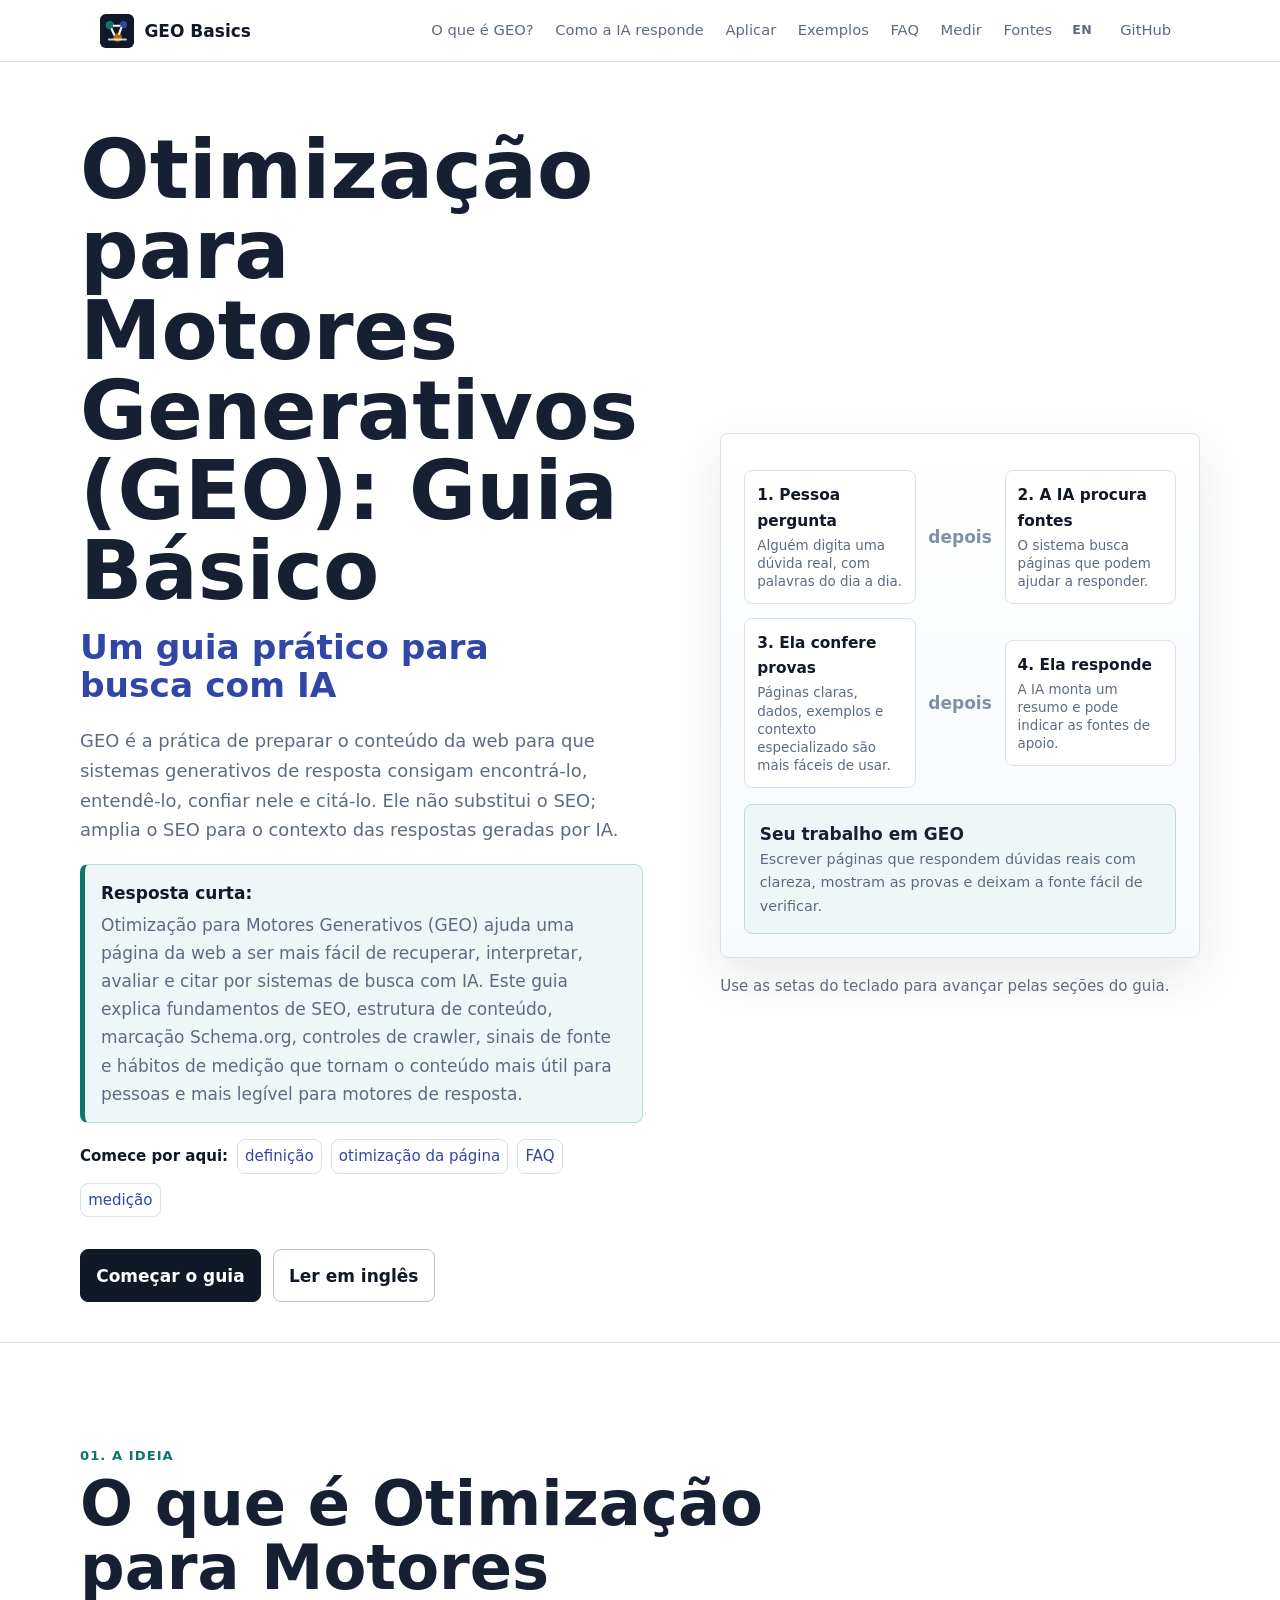
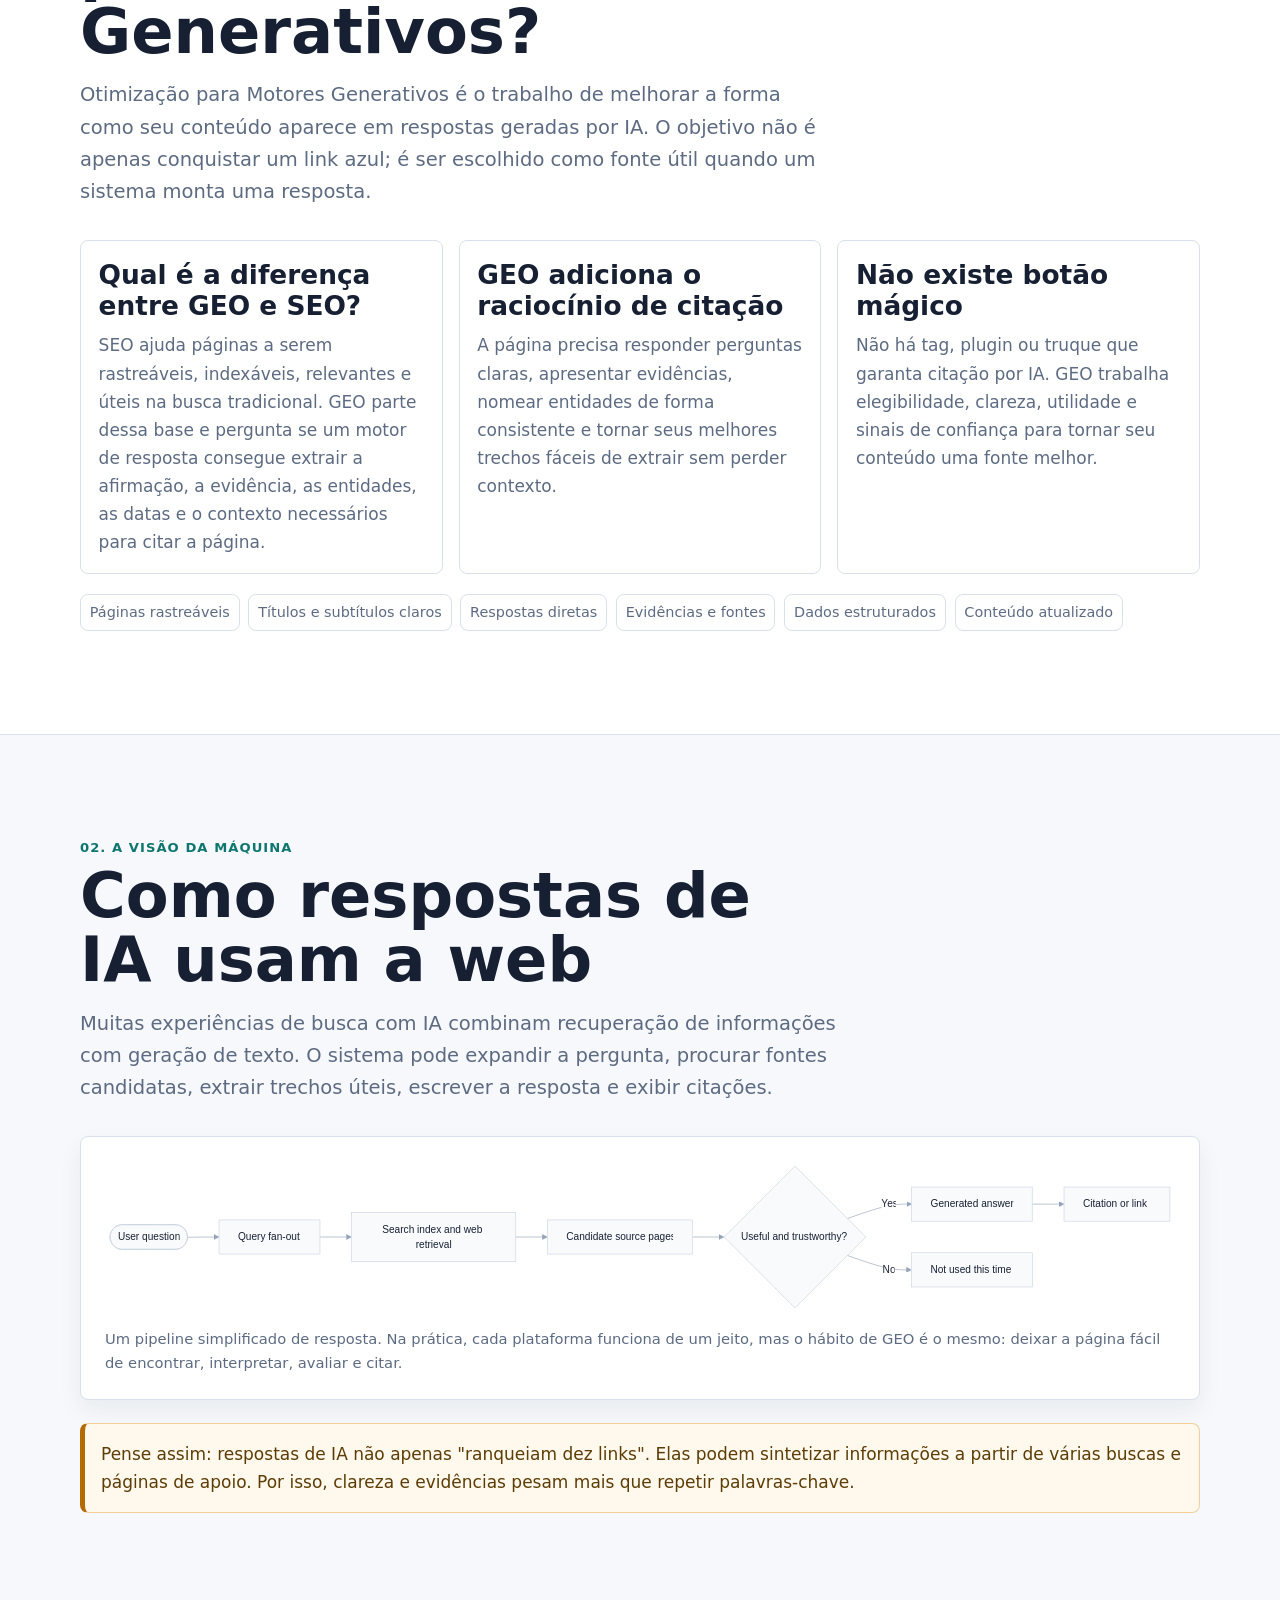
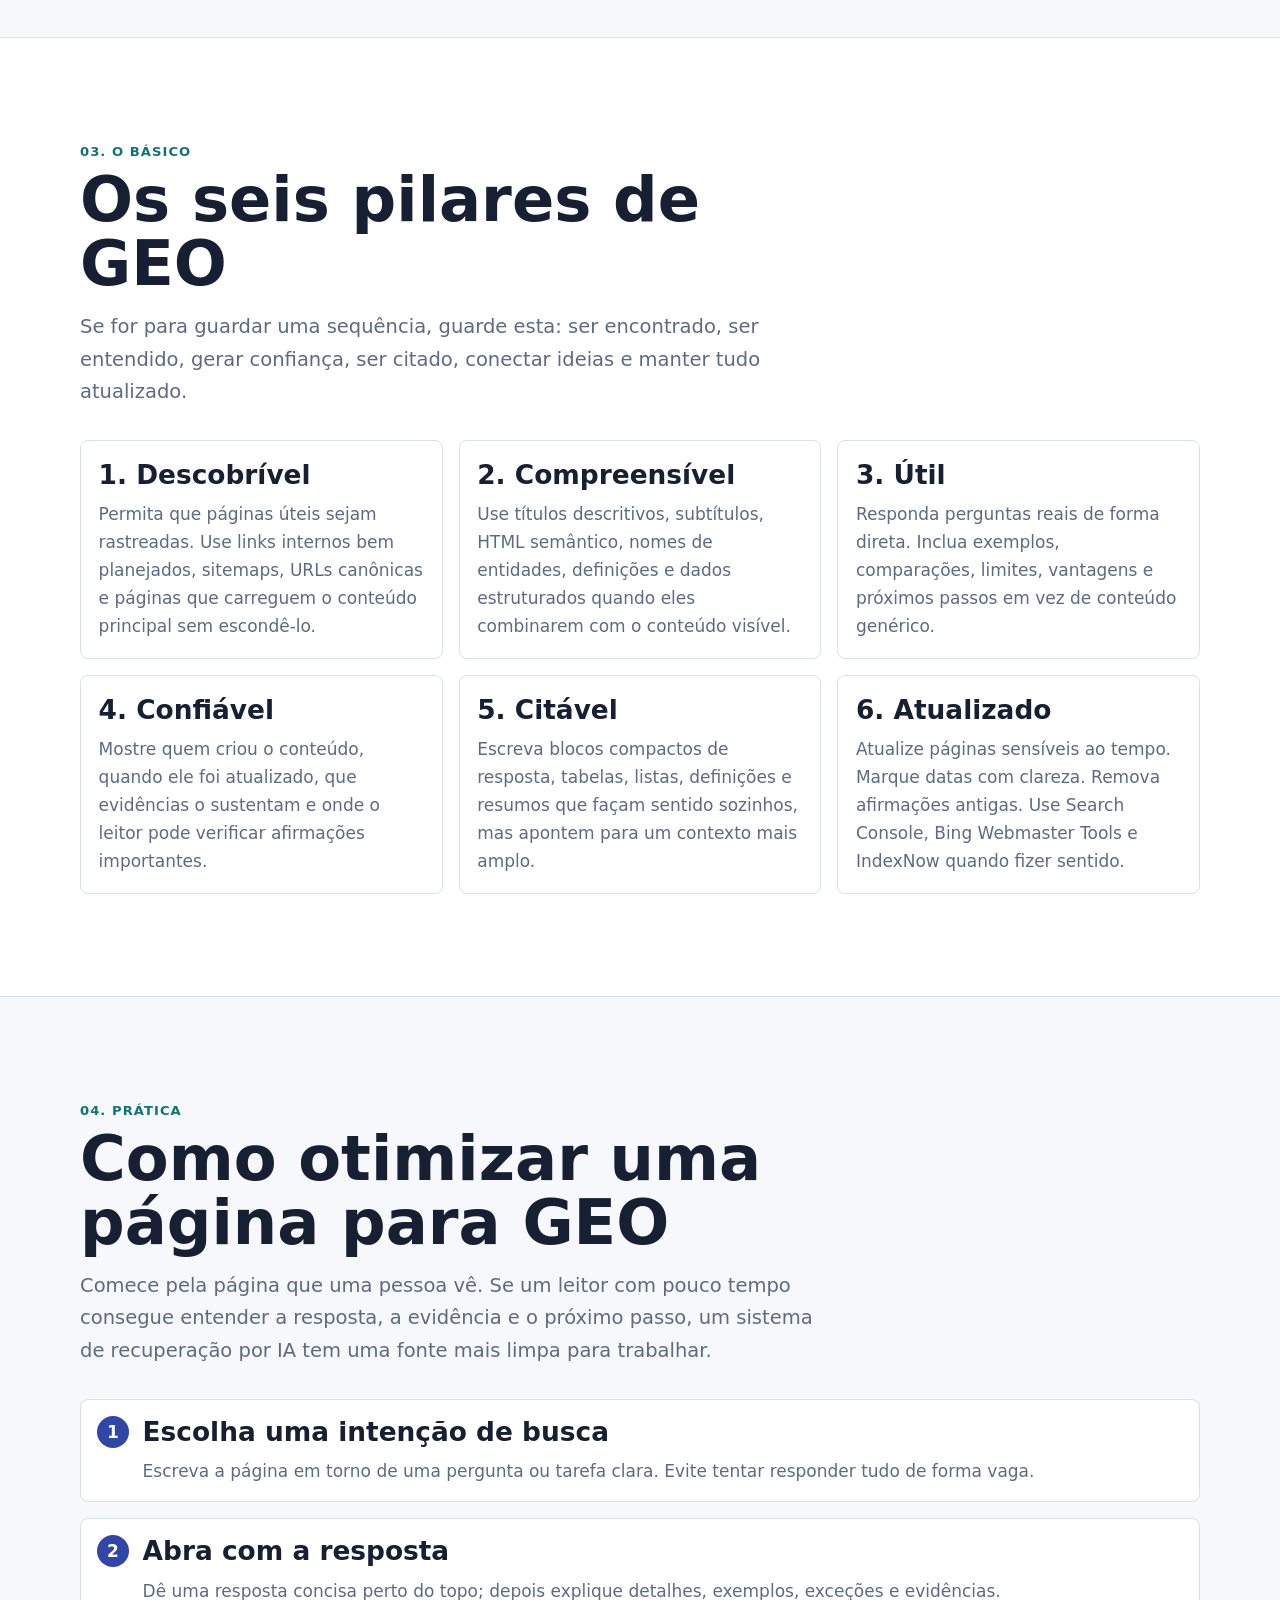
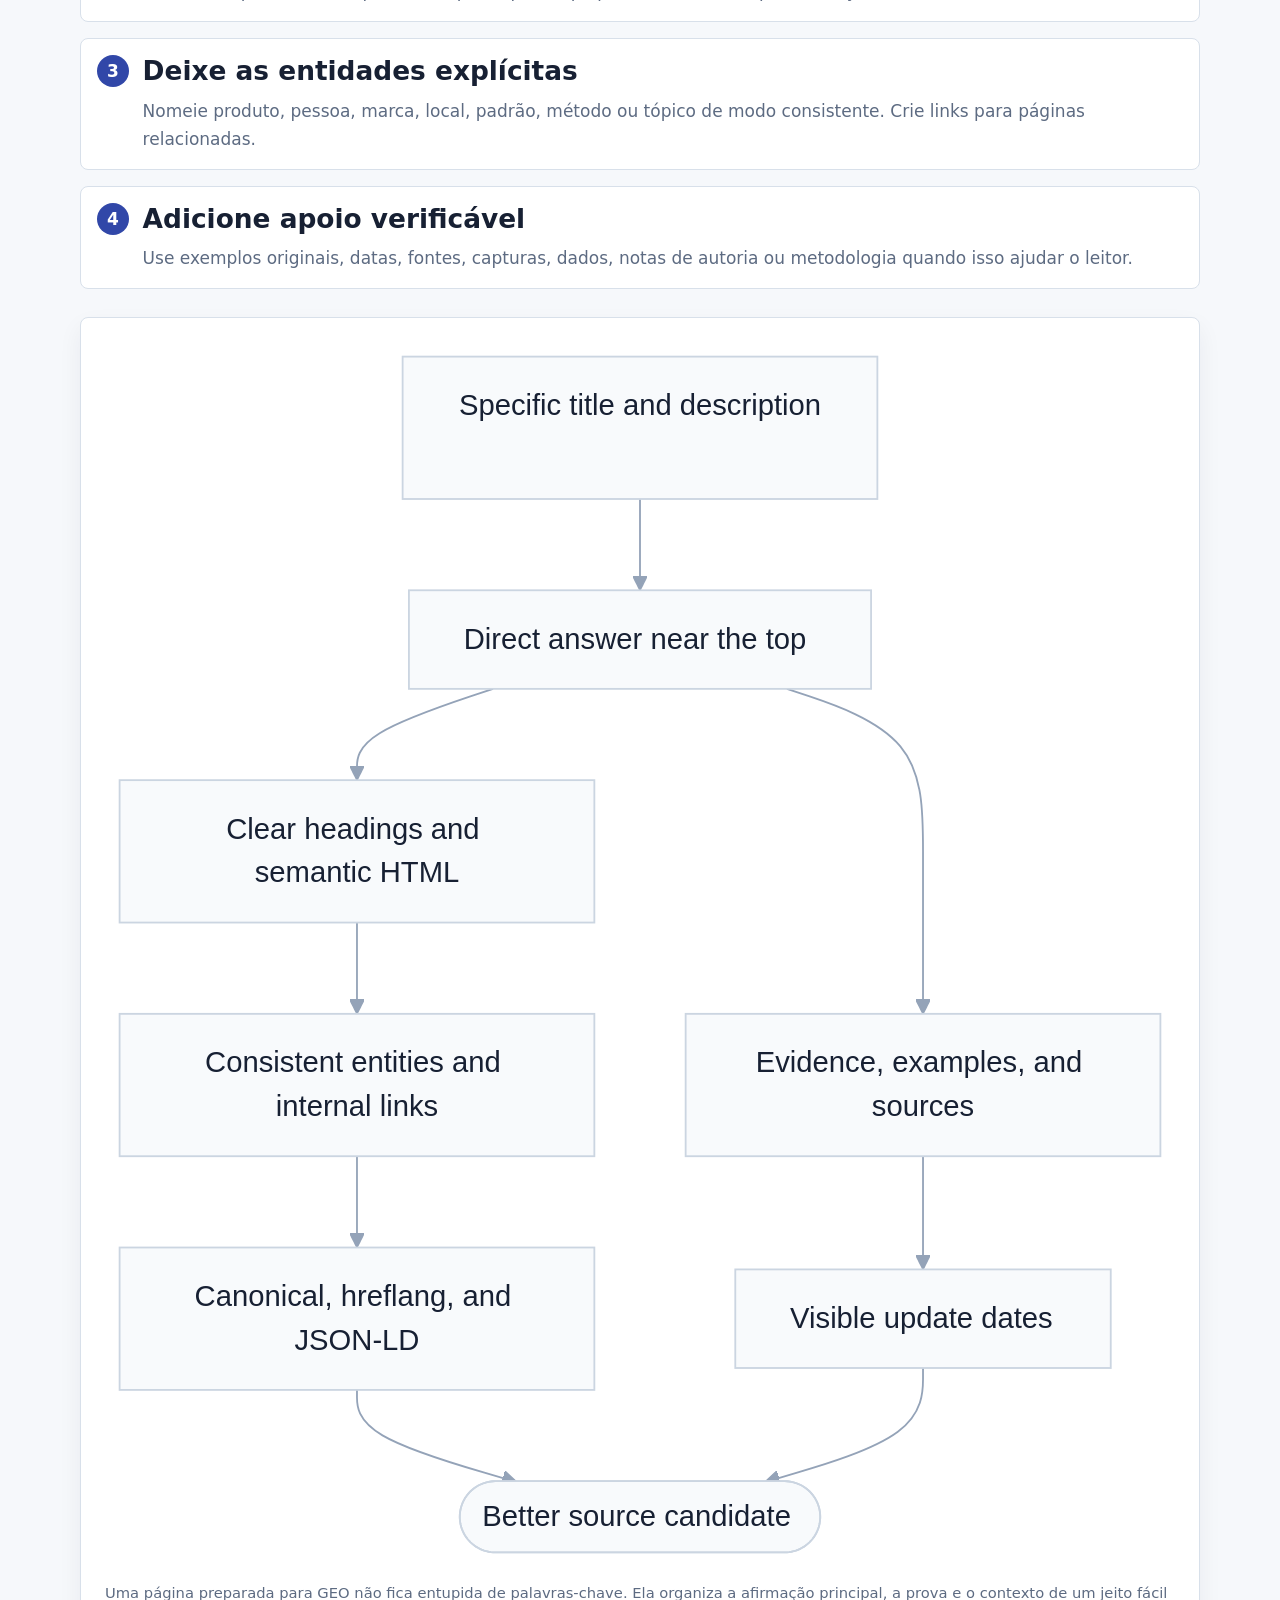
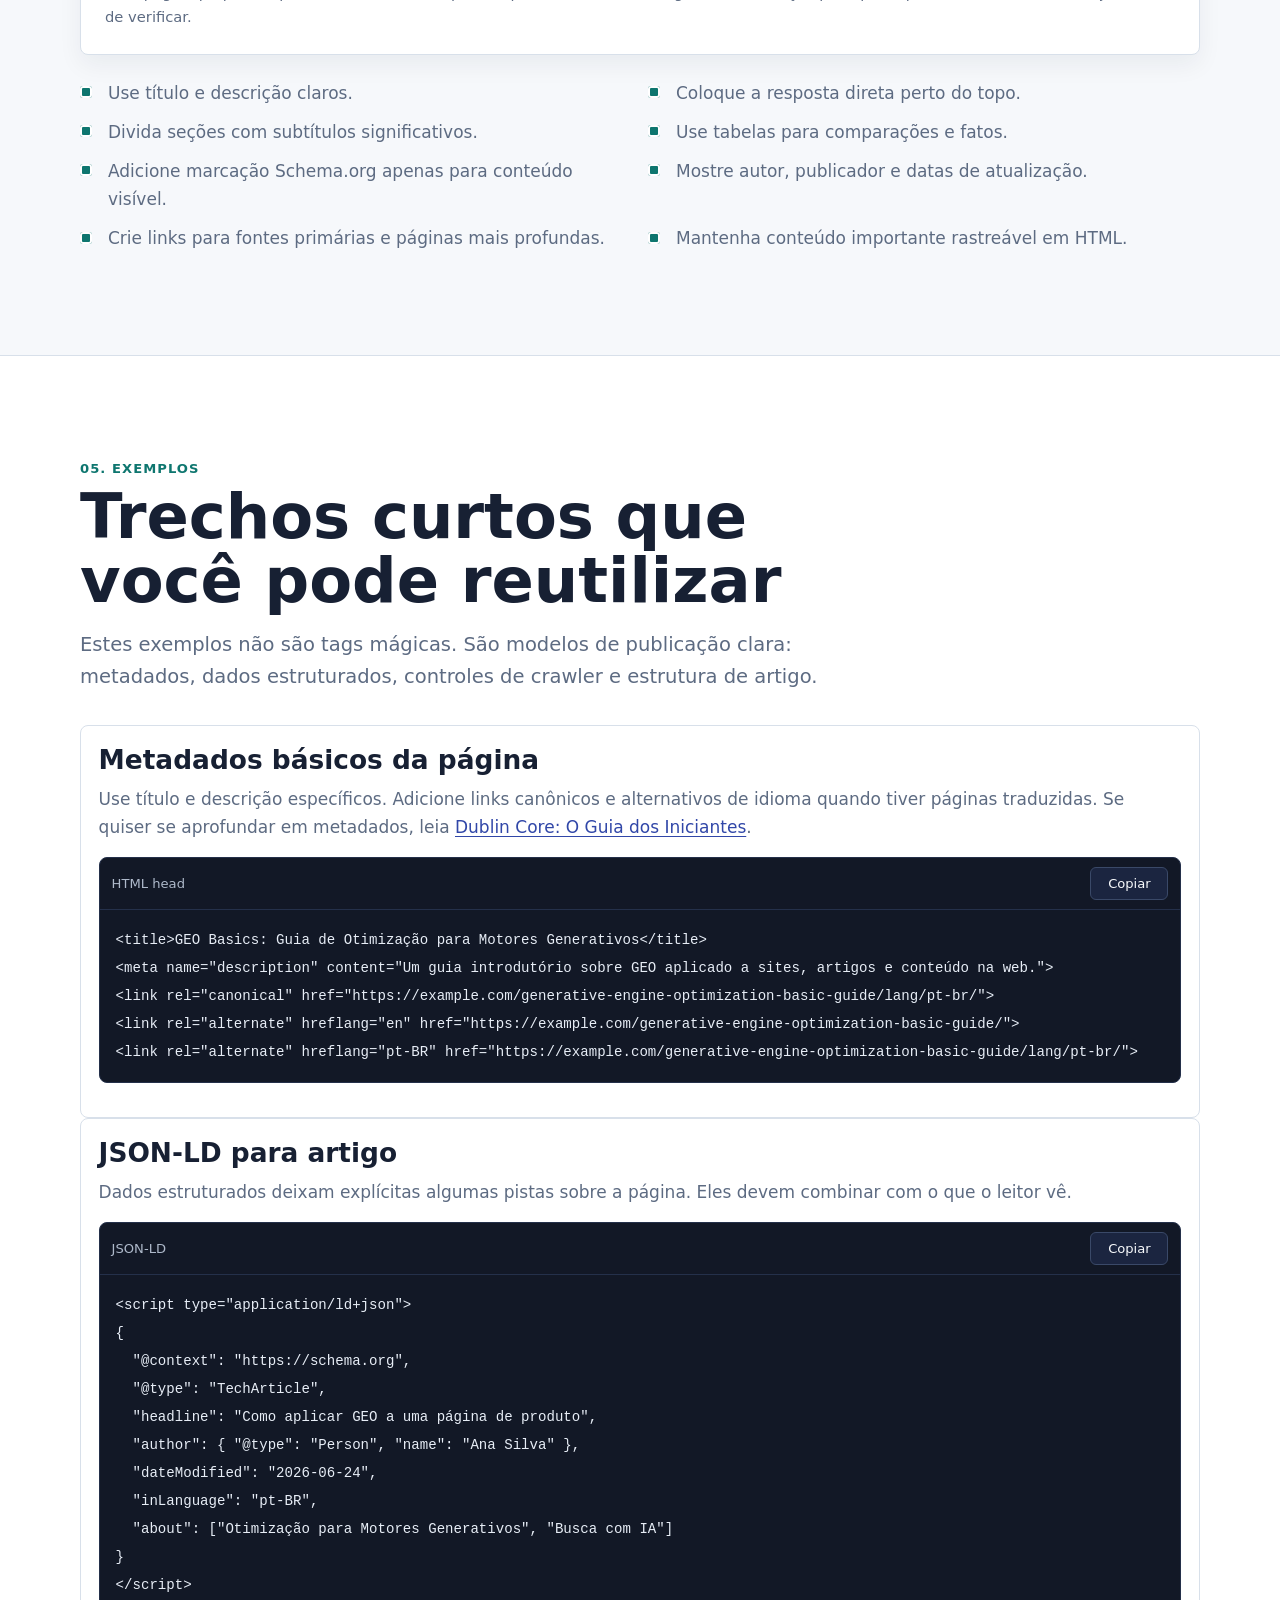
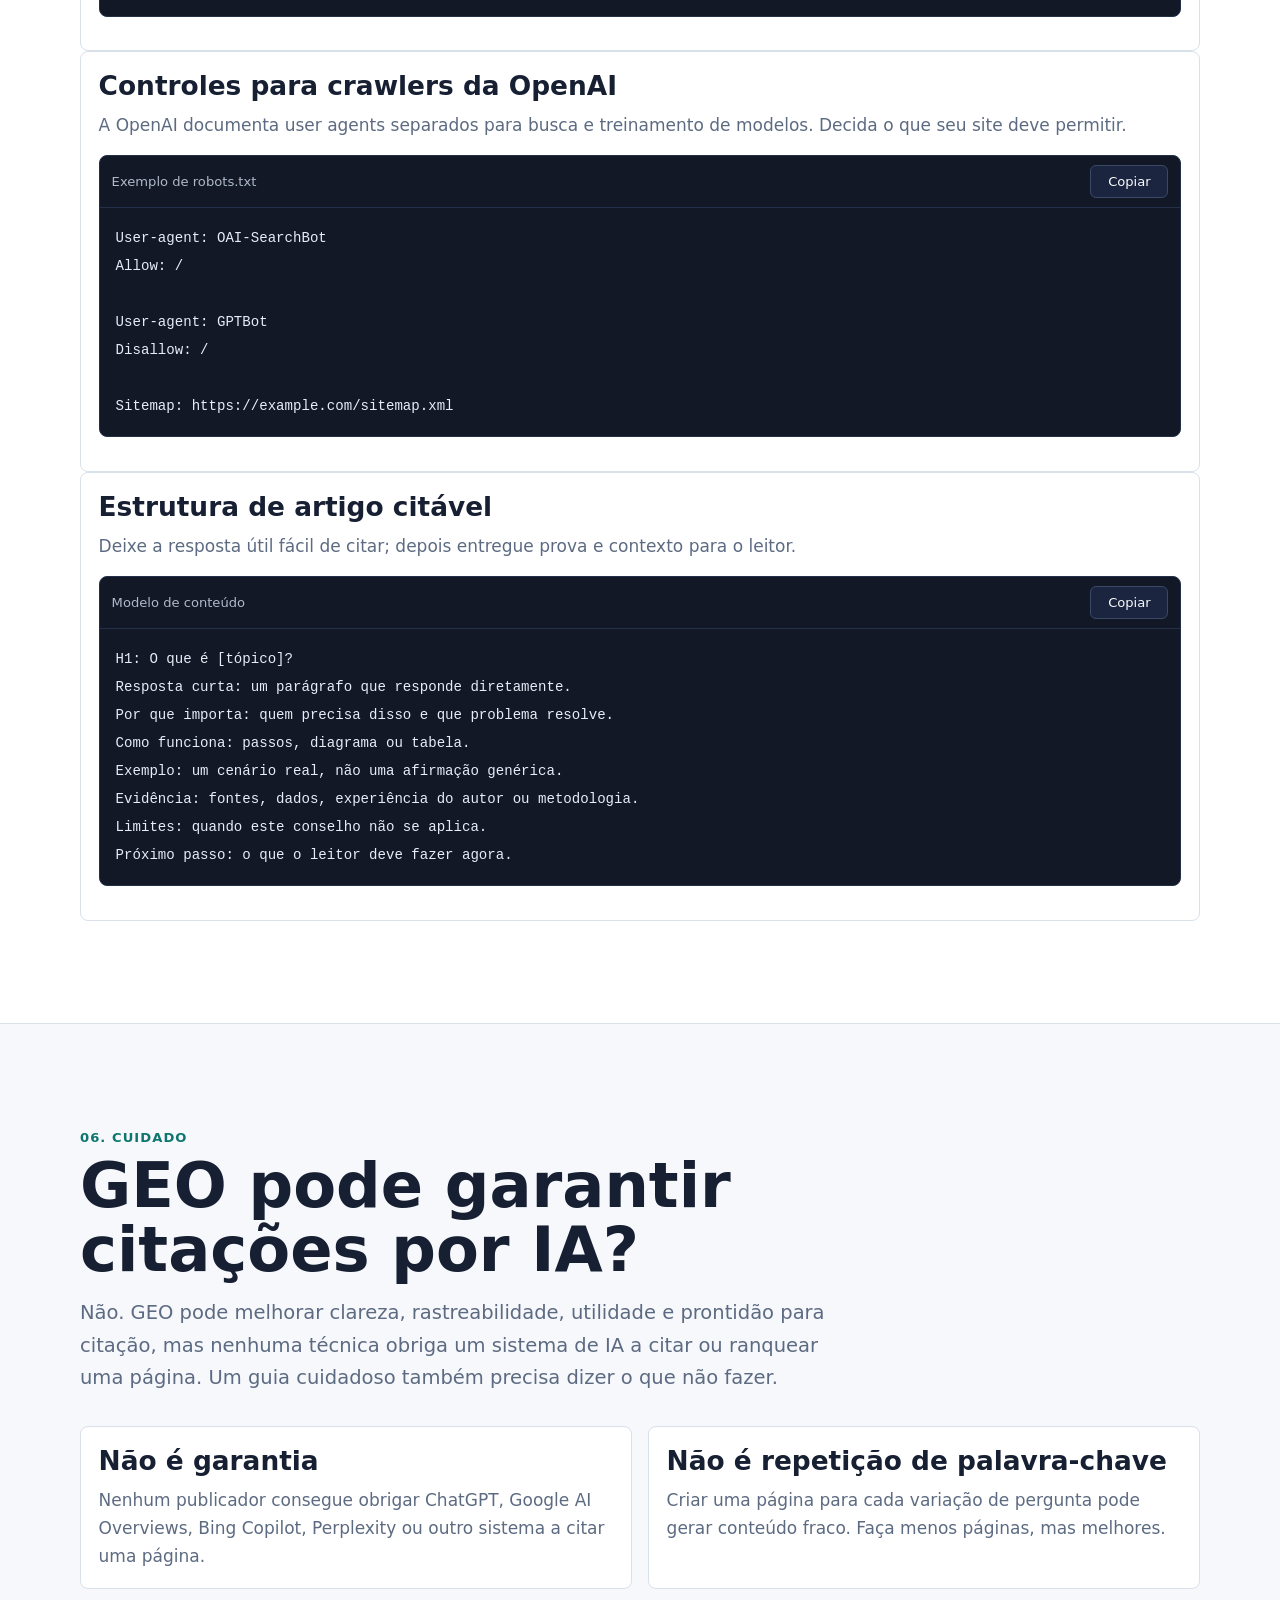
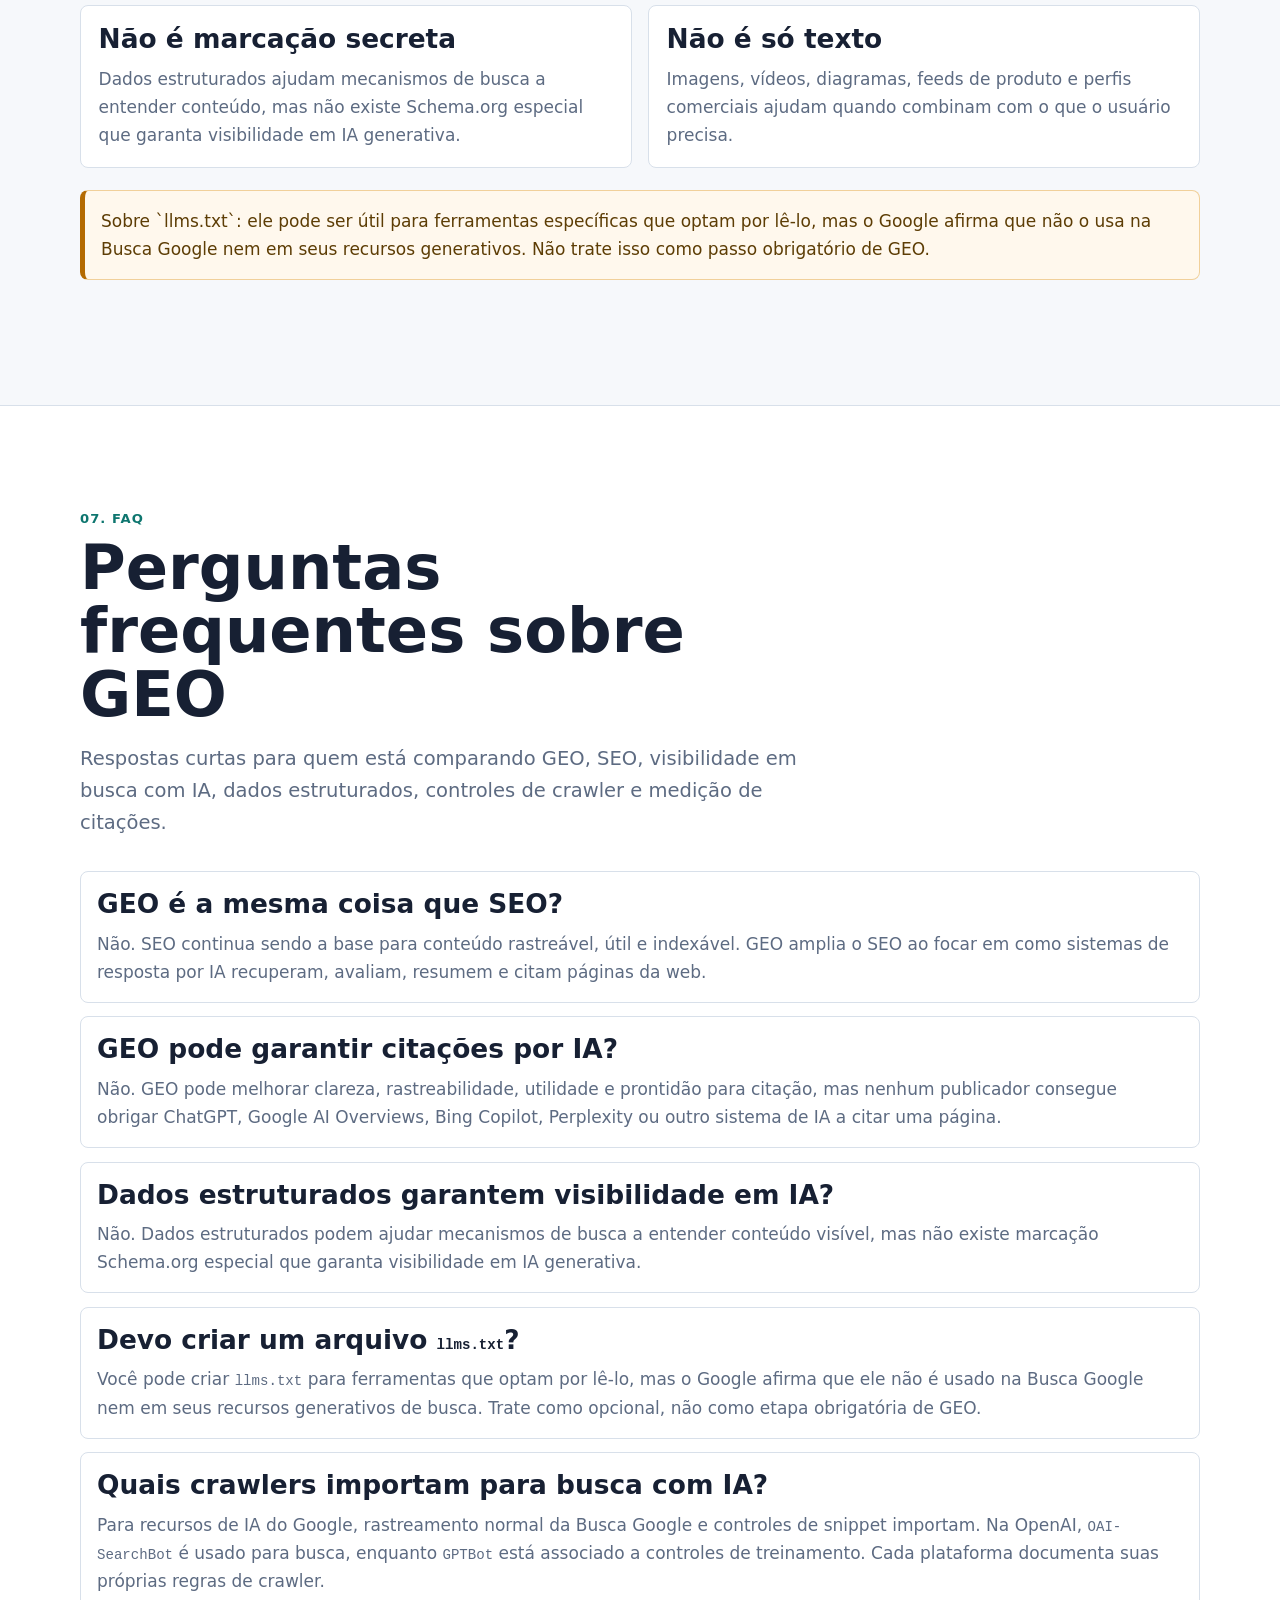
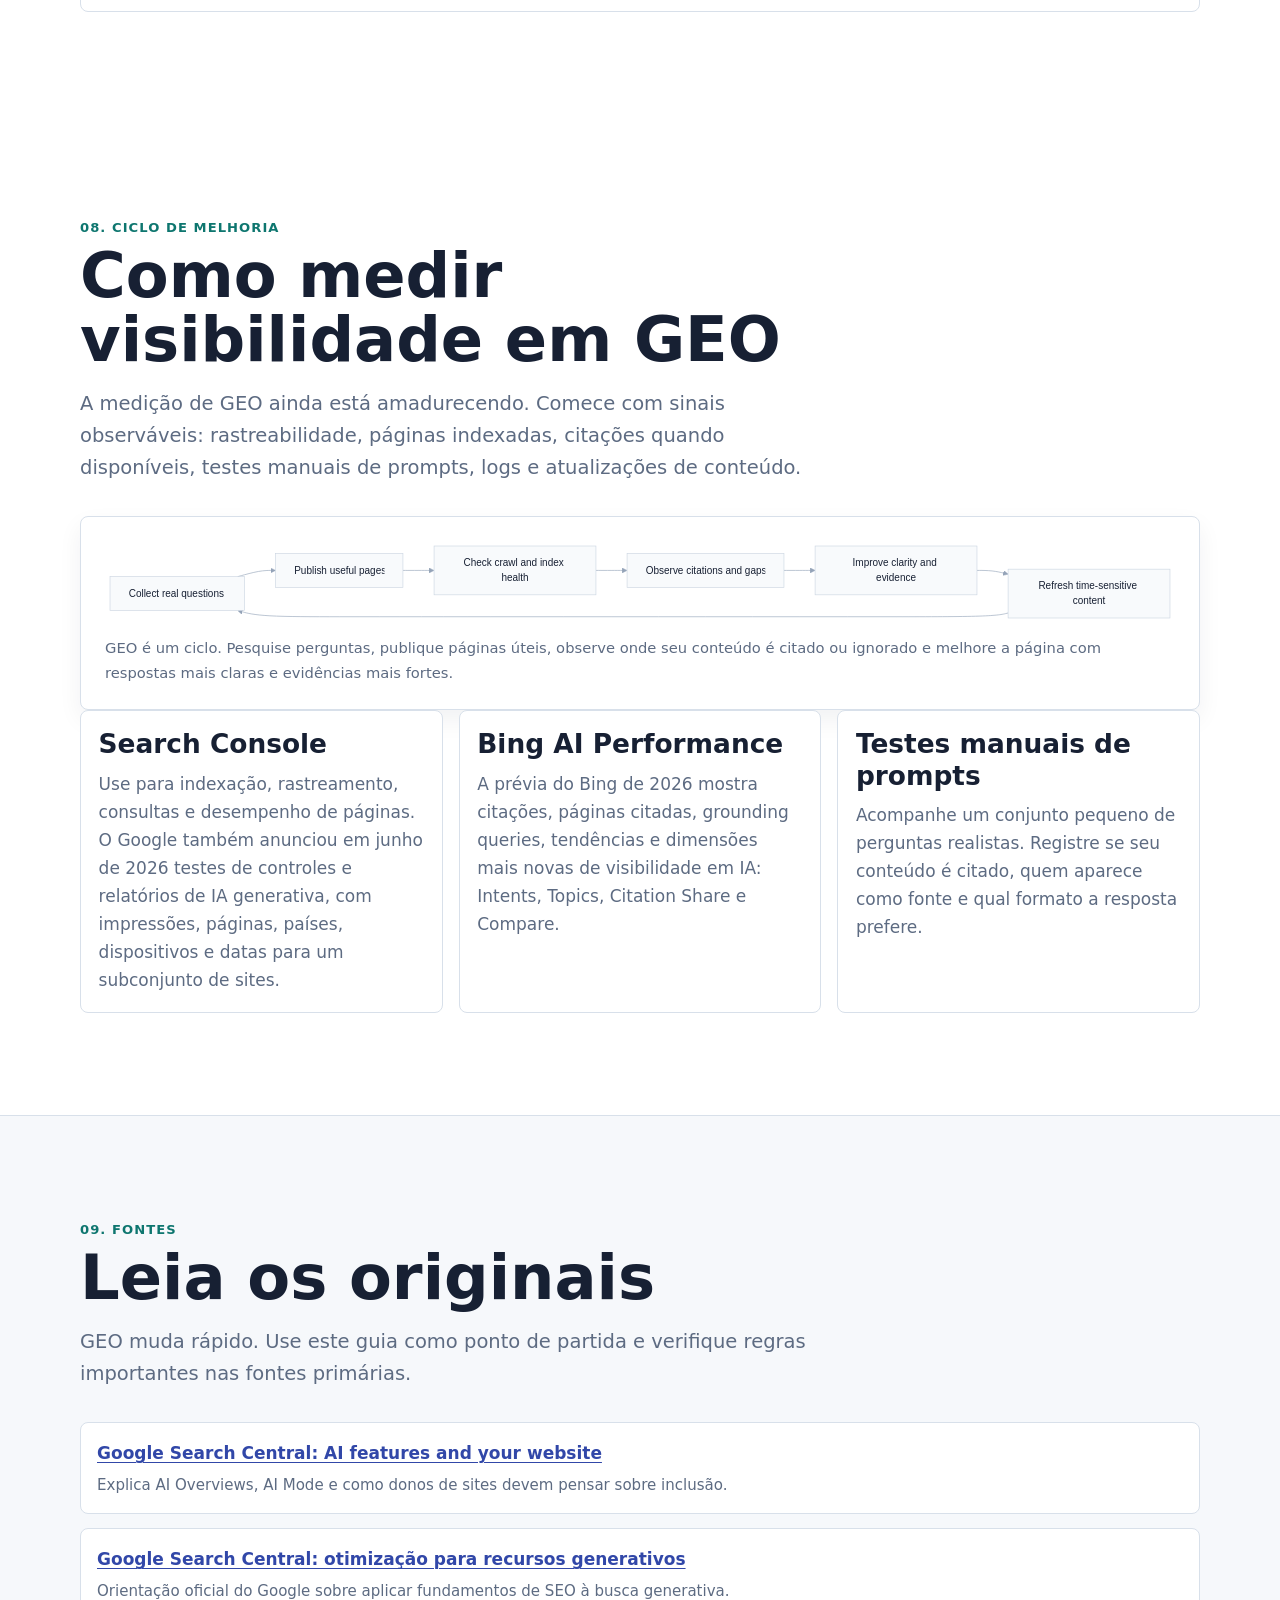
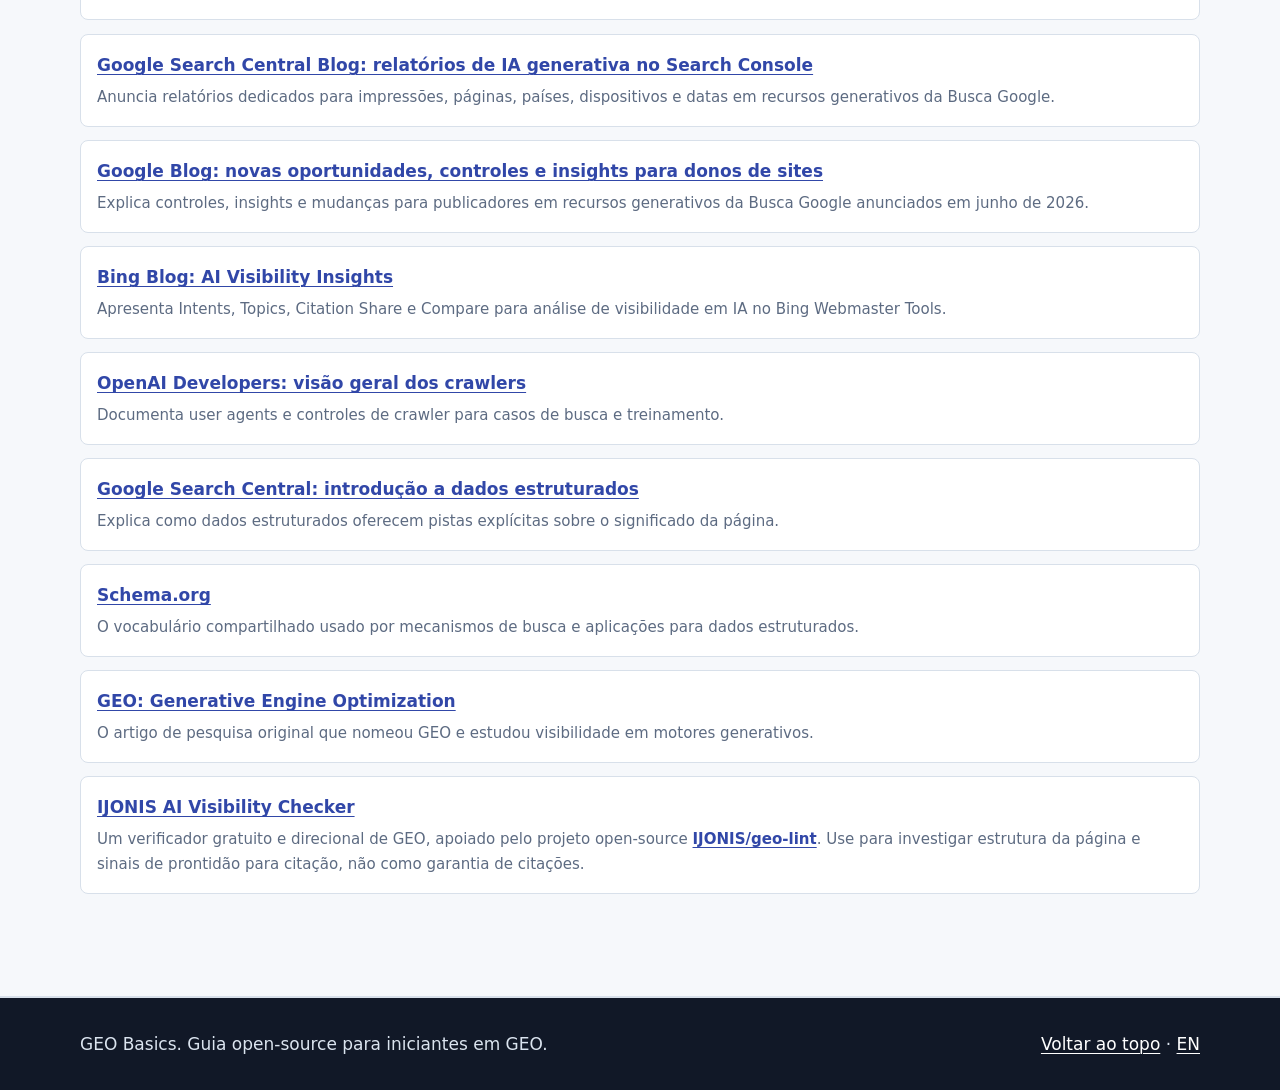
==== lang/pt-br/index.html @ f8be8ac7 "Improve guide SEO and GEO discoverability" ====
<!doctype html>
<html lang="pt-BR">
  <head>
    <meta charset="utf-8">
    <meta name="viewport" content="width=device-width, initial-scale=1">
    <title>GEO Basics: Guia de Otimização para Motores Generativos</title>
    <meta name="description" content="Guia introdutório sobre GEO, busca com IA, conteúdo citável, dados estruturados, crawlers e medição.">
    <meta name="keywords" content="GEO, Otimização para Motores Generativos, guia de GEO, busca com IA, otimização para busca com IA, visibilidade em IA, citações por IA, SEO, AI Overviews, ChatGPT Search, Bing Copilot, dados estruturados">
    <meta name="author" content="Fernando Paladini">
    <meta name="robots" content="index, follow">
    <link rel="canonical" href="https://paladini.github.io/generative-engine-optimization-basic-guide/lang/pt-br/">
    <link rel="alternate" hreflang="en" href="https://paladini.github.io/generative-engine-optimization-basic-guide/">
    <link rel="alternate" hreflang="pt-BR" href="https://paladini.github.io/generative-engine-optimization-basic-guide/lang/pt-br/">
    <link rel="alternate" hreflang="x-default" href="https://paladini.github.io/generative-engine-optimization-basic-guide/">
    <link rel="icon" href="../../assets/images/geo-mark.svg" type="image/svg+xml">
    <link rel="stylesheet" href="../../assets/css/site.css?v=20260625a">

    <meta name="DC.Title" content="GEO Basics: Guia de Otimização para Motores Generativos">
    <meta name="DC.Creator" content="Fernando Paladini">
    <meta name="DC.Subject" content="Otimização para Motores Generativos">
    <meta name="DC.Description" content="Guia introdutório sobre GEO, busca com IA, conteúdo citável, dados estruturados, crawlers e medição.">
    <meta name="DC.Publisher" content="Fernando Paladini">
    <meta name="DC.Date" content="2026-06-25">
    <meta name="DC.Type" content="Text">
    <meta name="DC.Format" content="text/html">
    <meta name="DC.Identifier" content="https://paladini.github.io/generative-engine-optimization-basic-guide/lang/pt-br/">
    <meta name="DC.Language" content="pt-BR">
    <meta name="DC.Rights" content="MIT License">

    <meta property="og:title" content="GEO Basics: Guia de Otimização para Motores Generativos">
    <meta property="og:description" content="Guia baseado em fontes sobre GEO, busca com IA, conteúdo citável, dados estruturados, crawlers e medição.">
    <meta property="og:type" content="article">
    <meta property="og:url" content="https://paladini.github.io/generative-engine-optimization-basic-guide/lang/pt-br/">
    <meta property="og:image" content="https://paladini.github.io/generative-engine-optimization-basic-guide/assets/images/geo-basics-social.png">
    <meta name="twitter:card" content="summary_large_image">
    <meta name="twitter:title" content="GEO Basics: Guia de Otimização para Motores Generativos">
    <meta name="twitter:description" content="Guia baseado em fontes sobre GEO, busca com IA, conteúdo citável, dados estruturados, crawlers e medição.">
    <meta name="twitter:image" content="https://paladini.github.io/generative-engine-optimization-basic-guide/assets/images/geo-basics-social.png">

    <script type="application/ld+json">
      {
        "@context": "https://schema.org",
        "@graph": [
          {
            "@type": "TechArticle",
            "@id": "https://paladini.github.io/generative-engine-optimization-basic-guide/lang/pt-br/#article",
            "headline": "GEO Basics: Guia de Otimização para Motores Generativos",
            "description": "Guia introdutório sobre GEO, busca com IA, conteúdo citável, dados estruturados, crawlers e medição.",
            "author": {
              "@type": "Person",
              "name": "Fernando Paladini"
            },
            "publisher": {
              "@type": "Organization",
              "name": "GEO Basics",
              "url": "https://paladini.github.io/generative-engine-optimization-basic-guide/",
              "logo": {
                "@type": "ImageObject",
                "url": "https://paladini.github.io/generative-engine-optimization-basic-guide/assets/images/geo-mark.svg"
              }
            },
            "datePublished": "2026-06-24",
            "dateModified": "2026-06-25",
            "inLanguage": "pt-BR",
            "mainEntityOfPage": "https://paladini.github.io/generative-engine-optimization-basic-guide/lang/pt-br/",
            "url": "https://paladini.github.io/generative-engine-optimization-basic-guide/lang/pt-br/",
            "image": "https://paladini.github.io/generative-engine-optimization-basic-guide/assets/images/geo-basics-social.png",
            "keywords": [
              "Otimização para Motores Generativos",
              "GEO Basics",
              "guia de GEO",
              "busca com IA",
              "otimização para busca com IA",
              "visibilidade em IA",
              "conteúdo citável",
              "dados estruturados",
              "controles de crawler"
            ],
            "about": [
              "Otimização para Motores Generativos",
              "Busca com IA",
              "SEO"
            ],
            "mentions": [
              "Google AI Overviews",
              "Google AI Mode",
              "ChatGPT Search",
              "Bing Copilot",
              "Bing AI Performance",
              "Schema.org",
              "OAI-SearchBot",
              "GPTBot",
              "llms.txt"
            ],
            "isAccessibleForFree": true,
            "license": "https://opensource.org/license/mit"
          },
          {
            "@type": "FAQPage",
            "@id": "https://paladini.github.io/generative-engine-optimization-basic-guide/lang/pt-br/#faq",
            "inLanguage": "pt-BR",
            "mainEntity": [
              {
                "@type": "Question",
                "name": "GEO é a mesma coisa que SEO?",
                "acceptedAnswer": {
                  "@type": "Answer",
                  "text": "Não. SEO continua sendo a base para conteúdo rastreável, útil e indexável. GEO amplia o SEO ao focar em como sistemas de resposta por IA recuperam, avaliam, resumem e citam páginas da web."
                }
              },
              {
                "@type": "Question",
                "name": "GEO pode garantir citações por IA?",
                "acceptedAnswer": {
                  "@type": "Answer",
                  "text": "Não. GEO pode melhorar clareza, rastreabilidade, utilidade e prontidão para citação, mas nenhum publicador consegue obrigar ChatGPT, Google AI Overviews, Bing Copilot, Perplexity ou outro sistema de IA a citar uma página."
                }
              },
              {
                "@type": "Question",
                "name": "Dados estruturados garantem visibilidade em IA?",
                "acceptedAnswer": {
                  "@type": "Answer",
                  "text": "Não. Dados estruturados podem ajudar mecanismos de busca a entender conteúdo visível, mas não existe marcação Schema.org especial que garanta visibilidade em IA generativa."
                }
              },
              {
                "@type": "Question",
                "name": "Devo criar um arquivo llms.txt?",
                "acceptedAnswer": {
                  "@type": "Answer",
                  "text": "Você pode criar llms.txt para ferramentas que optam por lê-lo, mas o Google afirma que ele não é usado na Busca Google nem em seus recursos generativos de busca. Trate como opcional, não como etapa obrigatória de GEO."
                }
              },
              {
                "@type": "Question",
                "name": "Quais crawlers importam para busca com IA?",
                "acceptedAnswer": {
                  "@type": "Answer",
                  "text": "Para recursos de IA do Google, rastreamento normal da Busca Google e controles de snippet importam. Na OpenAI, OAI-SearchBot é usado para busca, enquanto GPTBot está associado a controles de treinamento. Cada plataforma documenta suas próprias regras de crawler."
                }
              }
            ]
          }
        ]
      }
    </script>
  </head>
  <body>
    <a class="skip-link" href="#main">Ir para o conteúdo</a>
    <div class="progress" aria-hidden="true"><span class="progress__bar" data-progress></span></div>

    <header class="topbar">
      <div class="topbar__inner">
        <a class="brand" href="#top" aria-label="Início do GEO Basics">
          <img class="brand__mark" src="../../assets/images/geo-mark.svg" alt="">
          <span>GEO Basics</span>
        </a>
        <nav class="topbar__links" data-section-nav aria-label="Seções do guia">
          <a href="#what">O que é GEO?</a>
          <a href="#systems">Como a IA responde</a>
          <a href="#apply">Aplicar</a>
          <a href="#examples">Exemplos</a>
          <a href="#faq">FAQ</a>
          <a href="#measure">Medir</a>
          <a href="#sources">Fontes</a>
          <a class="language-switch" href="../../index.html" hreflang="en" aria-label="Ler em inglês" title="Ler em inglês">
            <span class="language-switch__label" lang="en" aria-hidden="true">EN</span>
            <span class="sr-only">Ler em inglês</span>
          </a>
          <a href="https://github.com/paladini/generative-engine-optimization-basic-guide" target="_blank" rel="noopener">GitHub</a>
        </nav>
      </div>
    </header>

    <section class="hero" id="top">
      <div class="hero__inner">
        <div>
          <h1>Otimização para Motores Generativos (GEO): Guia Básico</h1>
          <p class="hero__subtitle">Um guia prático para busca com IA</p>
          <p class="hero__text">
            GEO é a prática de preparar o conteúdo da web para que sistemas generativos de resposta consigam
            encontrá-lo, entendê-lo, confiar nele e citá-lo. Ele não substitui o SEO; amplia o SEO para o
            contexto das respostas geradas por IA.
          </p>
          <div class="answer-block" aria-label="Resposta curta">
            <strong>Resposta curta:</strong>
            <p>
              Otimização para Motores Generativos (GEO) ajuda uma página da web a ser mais fácil de recuperar,
              interpretar, avaliar e citar por sistemas de busca com IA. Este guia explica fundamentos de SEO,
              estrutura de conteúdo, marcação Schema.org, controles de crawler, sinais de fonte e hábitos de
              medição que tornam o conteúdo mais útil para pessoas e mais legível para motores de resposta.
            </p>
          </div>
          <nav class="reading-path" aria-label="Caminho recomendado de leitura">
            <span>Comece por aqui:</span>
            <a href="#what">definição</a>
            <a href="#apply">otimização da página</a>
            <a href="#faq">FAQ</a>
            <a href="#measure">medição</a>
          </nav>
          <div class="hero__actions">
            <a class="button button--primary" href="#what">Começar o guia</a>
            <a class="button" href="../../index.html" hreflang="en">Ler em inglês</a>
          </div>
        </div>

        <div class="hero__visual" aria-label="Mapa simplificado de GEO">
          <div class="answer-map">
            <div class="answer-map__row">
              <div class="answer-map__node">
                <strong>1. Pessoa pergunta</strong>
                <span>Alguém digita uma dúvida real, com palavras do dia a dia.</span>
              </div>
              <span class="answer-map__arrow">depois</span>
              <div class="answer-map__node">
                <strong>2. A IA procura fontes</strong>
                <span>O sistema busca páginas que podem ajudar a responder.</span>
              </div>
            </div>
            <div class="answer-map__row">
              <div class="answer-map__node">
                <strong>3. Ela confere provas</strong>
                <span>Páginas claras, dados, exemplos e contexto especializado são mais fáceis de usar.</span>
              </div>
              <span class="answer-map__arrow">depois</span>
              <div class="answer-map__node">
                <strong>4. Ela responde</strong>
                <span>A IA monta um resumo e pode indicar as fontes de apoio.</span>
              </div>
            </div>
            <div class="answer-map__wide">
              <strong>Seu trabalho em GEO</strong>
              <span>Escrever páginas que respondem dúvidas reais com clareza, mostram as provas e deixam a fonte fácil de verificar.</span>
            </div>
          </div>
          <p class="hero__note">Use as setas do teclado para avançar pelas seções do guia.</p>
        </div>
      </div>
    </section>

    <main id="main">
      <section class="section" id="what">
        <div class="section__inner">
          <div class="section__header">
            <span class="section__number">01. A ideia</span>
            <h2>O que é Otimização para Motores Generativos?</h2>
            <p class="lead">
              Otimização para Motores Generativos é o trabalho de melhorar a forma como seu conteúdo aparece
              em respostas geradas por IA. O objetivo não é apenas conquistar um link azul; é ser escolhido
              como fonte útil quando um sistema monta uma resposta.
            </p>
          </div>

          <div class="grid grid--3">
            <article class="card">
              <h3>Qual é a diferença entre GEO e SEO?</h3>
              <p>
                SEO ajuda páginas a serem rastreáveis, indexáveis, relevantes e úteis na busca tradicional. GEO parte
                dessa base e pergunta se um motor de resposta consegue extrair a afirmação, a evidência, as entidades,
                as datas e o contexto necessários para citar a página.
              </p>
            </article>
            <article class="card">
              <h3>GEO adiciona o raciocínio de citação</h3>
              <p>
                A página precisa responder perguntas claras, apresentar evidências, nomear entidades de forma
                consistente e tornar seus melhores trechos fáceis de extrair sem perder contexto.
              </p>
            </article>
            <article class="card">
              <h3>Não existe botão mágico</h3>
              <p>
                Não há tag, plugin ou truque que garanta citação por IA. GEO trabalha elegibilidade, clareza,
                utilidade e sinais de confiança para tornar seu conteúdo uma fonte melhor.
              </p>
            </article>
          </div>

          <ul class="pill-list" aria-label="Básicos de GEO">
            <li>Páginas rastreáveis</li>
            <li>Títulos e subtítulos claros</li>
            <li>Respostas diretas</li>
            <li>Evidências e fontes</li>
            <li>Dados estruturados</li>
            <li>Conteúdo atualizado</li>
          </ul>
        </div>
      </section>

      <section class="section section--soft" id="systems">
        <div class="section__inner">
          <div class="section__header">
            <span class="section__number">02. A visão da máquina</span>
            <h2>Como respostas de IA usam a web</h2>
            <p class="lead">
              Muitas experiências de busca com IA combinam recuperação de informações com geração de texto.
              O sistema pode expandir a pergunta, procurar fontes candidatas, extrair trechos úteis, escrever
              a resposta e exibir citações.
            </p>
          </div>

          <figure class="diagram">
            <img src="../../assets/diagrams/geo-answer-pipeline.svg" alt="Fluxo da pergunta do usuário para query fan-out, recuperação, avaliação de fontes, síntese e citação.">
            <figcaption class="caption">
              Um pipeline simplificado de resposta. Na prática, cada plataforma funciona de um jeito, mas o hábito de GEO é o mesmo:
              deixar a página fácil de encontrar, interpretar, avaliar e citar.
            </figcaption>
          </figure>

          <div class="callout">
            <p>
              Pense assim: respostas de IA não apenas "ranqueiam dez links". Elas podem sintetizar informações
              a partir de várias buscas e páginas de apoio. Por isso, clareza e evidências pesam mais que repetir palavras-chave.
            </p>
          </div>
        </div>
      </section>

      <section class="section" id="pillars">
        <div class="section__inner">
          <div class="section__header">
            <span class="section__number">03. O básico</span>
            <h2>Os seis pilares de GEO</h2>
            <p class="lead">
              Se for para guardar uma sequência, guarde esta: ser encontrado, ser entendido, gerar confiança,
              ser citado, conectar ideias e manter tudo atualizado.
            </p>
          </div>

          <div class="grid grid--3">
            <article class="card">
              <h3>1. Descobrível</h3>
              <p>Permita que páginas úteis sejam rastreadas. Use links internos bem planejados, sitemaps, URLs canônicas e páginas que carreguem o conteúdo principal sem escondê-lo.</p>
            </article>
            <article class="card">
              <h3>2. Compreensível</h3>
              <p>Use títulos descritivos, subtítulos, HTML semântico, nomes de entidades, definições e dados estruturados quando eles combinarem com o conteúdo visível.</p>
            </article>
            <article class="card">
              <h3>3. Útil</h3>
              <p>Responda perguntas reais de forma direta. Inclua exemplos, comparações, limites, vantagens e próximos passos em vez de conteúdo genérico.</p>
            </article>
            <article class="card">
              <h3>4. Confiável</h3>
              <p>Mostre quem criou o conteúdo, quando ele foi atualizado, que evidências o sustentam e onde o leitor pode verificar afirmações importantes.</p>
            </article>
            <article class="card">
              <h3>5. Citável</h3>
              <p>Escreva blocos compactos de resposta, tabelas, listas, definições e resumos que façam sentido sozinhos, mas apontem para um contexto mais amplo.</p>
            </article>
            <article class="card">
              <h3>6. Atualizado</h3>
              <p>Atualize páginas sensíveis ao tempo. Marque datas com clareza. Remova afirmações antigas. Use Search Console, Bing Webmaster Tools e IndexNow quando fizer sentido.</p>
            </article>
          </div>
        </div>
      </section>

      <section class="section section--soft" id="apply">
        <div class="section__inner">
          <div class="section__header">
            <span class="section__number">04. Prática</span>
            <h2>Como otimizar uma página para GEO</h2>
            <p class="lead">
              Comece pela página que uma pessoa vê. Se um leitor com pouco tempo consegue entender a resposta,
              a evidência e o próximo passo, um sistema de recuperação por IA tem uma fonte mais limpa para trabalhar.
            </p>
          </div>

          <div class="steps">
            <article class="step">
              <div>
                <h3>Escolha uma intenção de busca</h3>
                <p>Escreva a página em torno de uma pergunta ou tarefa clara. Evite tentar responder tudo de forma vaga.</p>
              </div>
            </article>
            <article class="step">
              <div>
                <h3>Abra com a resposta</h3>
                <p>Dê uma resposta concisa perto do topo; depois explique detalhes, exemplos, exceções e evidências.</p>
              </div>
            </article>
            <article class="step">
              <div>
                <h3>Deixe as entidades explícitas</h3>
                <p>Nomeie produto, pessoa, marca, local, padrão, método ou tópico de modo consistente. Crie links para páginas relacionadas.</p>
              </div>
            </article>
            <article class="step">
              <div>
                <h3>Adicione apoio verificável</h3>
                <p>Use exemplos originais, datas, fontes, capturas, dados, notas de autoria ou metodologia quando isso ajudar o leitor.</p>
              </div>
            </article>
          </div>

          <figure class="diagram">
            <img src="../../assets/diagrams/geo-page-anatomy.svg" alt="Anatomia de uma página preparada para GEO com resposta, evidência, estrutura, metadados e medição.">
            <figcaption class="caption">
              Uma página preparada para GEO não fica entupida de palavras-chave. Ela organiza a afirmação principal,
              a prova e o contexto de um jeito fácil de verificar.
            </figcaption>
          </figure>

          <ul class="checklist" aria-label="Checklist de página para GEO">
            <li>Use título e descrição claros.</li>
            <li>Coloque a resposta direta perto do topo.</li>
            <li>Divida seções com subtítulos significativos.</li>
            <li>Use tabelas para comparações e fatos.</li>
            <li>Adicione marcação Schema.org apenas para conteúdo visível.</li>
            <li>Mostre autor, publicador e datas de atualização.</li>
            <li>Crie links para fontes primárias e páginas mais profundas.</li>
            <li>Mantenha conteúdo importante rastreável em HTML.</li>
          </ul>
        </div>
      </section>

      <section class="section" id="examples">
        <div class="section__inner">
          <div class="section__header">
            <span class="section__number">05. Exemplos</span>
            <h2>Trechos curtos que você pode reutilizar</h2>
            <p class="lead">
              Estes exemplos não são tags mágicas. São modelos de publicação clara: metadados,
              dados estruturados, controles de crawler e estrutura de artigo.
            </p>
          </div>

          <article class="card">
            <h3>Metadados básicos da página</h3>
            <p>Use título e descrição específicos. Adicione links canônicos e alternativos de idioma quando tiver páginas traduzidas. Se quiser se aprofundar em metadados, leia <a href="https://paladini.github.io/dublin-core-basics/lang/pt-br/index.html" target="_blank" rel="noopener">Dublin Core: O Guia dos Iniciantes</a>.</p>
            <div class="snippet">
              <div class="snippet__top">
                <span>HTML head</span>
                <button class="copy-button" data-copy="#snippet-meta" data-copied="Copiado" data-failed="Selecione">Copiar</button>
              </div>
              <pre><code id="snippet-meta">&lt;title&gt;GEO Basics: Guia de Otimização para Motores Generativos&lt;/title&gt;
&lt;meta name="description" content="Um guia introdutório sobre GEO aplicado a sites, artigos e conteúdo na web."&gt;
&lt;link rel="canonical" href="https://example.com/generative-engine-optimization-basic-guide/lang/pt-br/"&gt;
&lt;link rel="alternate" hreflang="en" href="https://example.com/generative-engine-optimization-basic-guide/"&gt;
&lt;link rel="alternate" hreflang="pt-BR" href="https://example.com/generative-engine-optimization-basic-guide/lang/pt-br/"&gt;</code></pre>
            </div>
          </article>

          <article class="card">
            <h3>JSON-LD para artigo</h3>
            <p>Dados estruturados deixam explícitas algumas pistas sobre a página. Eles devem combinar com o que o leitor vê.</p>
            <div class="snippet">
              <div class="snippet__top">
                <span>JSON-LD</span>
                <button class="copy-button" data-copy="#snippet-jsonld" data-copied="Copiado" data-failed="Selecione">Copiar</button>
              </div>
              <pre><code id="snippet-jsonld">&lt;script type="application/ld+json"&gt;
{
  "@context": "https://schema.org",
  "@type": "TechArticle",
  "headline": "Como aplicar GEO a uma página de produto",
  "author": { "@type": "Person", "name": "Ana Silva" },
  "dateModified": "2026-06-24",
  "inLanguage": "pt-BR",
  "about": ["Otimização para Motores Generativos", "Busca com IA"]
}
&lt;/script&gt;</code></pre>
            </div>
          </article>

          <article class="card">
            <h3>Controles para crawlers da OpenAI</h3>
            <p>A OpenAI documenta user agents separados para busca e treinamento de modelos. Decida o que seu site deve permitir.</p>
            <div class="snippet">
              <div class="snippet__top">
                <span>Exemplo de robots.txt</span>
                <button class="copy-button" data-copy="#snippet-robots" data-copied="Copiado" data-failed="Selecione">Copiar</button>
              </div>
              <pre><code id="snippet-robots">User-agent: OAI-SearchBot
Allow: /

User-agent: GPTBot
Disallow: /

Sitemap: https://example.com/sitemap.xml</code></pre>
            </div>
          </article>

          <article class="card">
            <h3>Estrutura de artigo citável</h3>
            <p>Deixe a resposta útil fácil de citar; depois entregue prova e contexto para o leitor.</p>
            <div class="snippet">
              <div class="snippet__top">
                <span>Modelo de conteúdo</span>
                <button class="copy-button" data-copy="#snippet-outline" data-copied="Copiado" data-failed="Selecione">Copiar</button>
              </div>
              <pre><code id="snippet-outline">H1: O que é [tópico]?
Resposta curta: um parágrafo que responde diretamente.
Por que importa: quem precisa disso e que problema resolve.
Como funciona: passos, diagrama ou tabela.
Exemplo: um cenário real, não uma afirmação genérica.
Evidência: fontes, dados, experiência do autor ou metodologia.
Limites: quando este conselho não se aplica.
Próximo passo: o que o leitor deve fazer agora.</code></pre>
            </div>
          </article>
        </div>
      </section>

      <section class="section section--soft" id="myths">
        <div class="section__inner">
          <div class="section__header">
            <span class="section__number">06. Cuidado</span>
            <h2>GEO pode garantir citações por IA?</h2>
            <p class="lead">
              Não. GEO pode melhorar clareza, rastreabilidade, utilidade e prontidão para citação, mas nenhuma técnica
              obriga um sistema de IA a citar ou ranquear uma página. Um guia cuidadoso também precisa dizer o que não fazer.
            </p>
          </div>

          <div class="grid grid--2">
            <article class="card">
              <h3>Não é garantia</h3>
              <p>Nenhum publicador consegue obrigar ChatGPT, Google AI Overviews, Bing Copilot, Perplexity ou outro sistema a citar uma página.</p>
            </article>
            <article class="card">
              <h3>Não é repetição de palavra-chave</h3>
              <p>Criar uma página para cada variação de pergunta pode gerar conteúdo fraco. Faça menos páginas, mas melhores.</p>
            </article>
            <article class="card">
              <h3>Não é marcação secreta</h3>
              <p>Dados estruturados ajudam mecanismos de busca a entender conteúdo, mas não existe Schema.org especial que garanta visibilidade em IA generativa.</p>
            </article>
            <article class="card">
              <h3>Não é só texto</h3>
              <p>Imagens, vídeos, diagramas, feeds de produto e perfis comerciais ajudam quando combinam com o que o usuário precisa.</p>
            </article>
          </div>

          <div class="callout">
            <p>
              Sobre `llms.txt`: ele pode ser útil para ferramentas específicas que optam por lê-lo, mas o Google afirma
              que não o usa na Busca Google nem em seus recursos generativos. Não trate isso como passo obrigatório de GEO.
            </p>
          </div>
        </div>
      </section>

      <section class="section" id="faq">
        <div class="section__inner">
          <div class="section__header">
            <span class="section__number">07. FAQ</span>
            <h2>Perguntas frequentes sobre GEO</h2>
            <p class="lead">
              Respostas curtas para quem está comparando GEO, SEO, visibilidade em busca com IA,
              dados estruturados, controles de crawler e medição de citações.
            </p>
          </div>

          <div class="faq-list">
            <article class="faq-item">
              <h3>GEO é a mesma coisa que SEO?</h3>
              <p>Não. SEO continua sendo a base para conteúdo rastreável, útil e indexável. GEO amplia o SEO ao focar em como sistemas de resposta por IA recuperam, avaliam, resumem e citam páginas da web.</p>
            </article>
            <article class="faq-item">
              <h3>GEO pode garantir citações por IA?</h3>
              <p>Não. GEO pode melhorar clareza, rastreabilidade, utilidade e prontidão para citação, mas nenhum publicador consegue obrigar ChatGPT, Google AI Overviews, Bing Copilot, Perplexity ou outro sistema de IA a citar uma página.</p>
            </article>
            <article class="faq-item">
              <h3>Dados estruturados garantem visibilidade em IA?</h3>
              <p>Não. Dados estruturados podem ajudar mecanismos de busca a entender conteúdo visível, mas não existe marcação Schema.org especial que garanta visibilidade em IA generativa.</p>
            </article>
            <article class="faq-item">
              <h3>Devo criar um arquivo <code>llms.txt</code>?</h3>
              <p>Você pode criar <code>llms.txt</code> para ferramentas que optam por lê-lo, mas o Google afirma que ele não é usado na Busca Google nem em seus recursos generativos de busca. Trate como opcional, não como etapa obrigatória de GEO.</p>
            </article>
            <article class="faq-item">
              <h3>Quais crawlers importam para busca com IA?</h3>
              <p>Para recursos de IA do Google, rastreamento normal da Busca Google e controles de snippet importam. Na OpenAI, <code>OAI-SearchBot</code> é usado para busca, enquanto <code>GPTBot</code> está associado a controles de treinamento. Cada plataforma documenta suas próprias regras de crawler.</p>
            </article>
          </div>
        </div>
      </section>

      <section class="section" id="measure">
        <div class="section__inner">
          <div class="section__header">
            <span class="section__number">08. Ciclo de melhoria</span>
            <h2>Como medir visibilidade em GEO</h2>
            <p class="lead">
              A medição de GEO ainda está amadurecendo. Comece com sinais observáveis: rastreabilidade,
              páginas indexadas, citações quando disponíveis, testes manuais de prompts, logs e atualizações de conteúdo.
            </p>
          </div>

          <figure class="diagram">
            <img src="../../assets/diagrams/geo-content-loop.svg" alt="Ciclo de perguntas de pesquisa, publicação de conteúdo, observação de citações, melhoria de evidências e atualização de páginas.">
            <figcaption class="caption">
              GEO é um ciclo. Pesquise perguntas, publique páginas úteis, observe onde seu conteúdo é citado ou ignorado
              e melhore a página com respostas mais claras e evidências mais fortes.
            </figcaption>
          </figure>

          <div class="grid grid--3">
            <article class="card">
              <h3>Search Console</h3>
              <p>Use para indexação, rastreamento, consultas e desempenho de páginas. O Google também anunciou em junho de 2026 testes de controles e relatórios de IA generativa, com impressões, páginas, países, dispositivos e datas para um subconjunto de sites.</p>
            </article>
            <article class="card">
              <h3>Bing AI Performance</h3>
              <p>A prévia do Bing de 2026 mostra citações, páginas citadas, grounding queries, tendências e dimensões mais novas de visibilidade em IA: Intents, Topics, Citation Share e Compare.</p>
            </article>
            <article class="card">
              <h3>Testes manuais de prompts</h3>
              <p>Acompanhe um conjunto pequeno de perguntas realistas. Registre se seu conteúdo é citado, quem aparece como fonte e qual formato a resposta prefere.</p>
            </article>
          </div>
        </div>
      </section>

      <section class="section section--soft" id="sources">
        <div class="section__inner">
          <div class="section__header">
            <span class="section__number">09. Fontes</span>
            <h2>Leia os originais</h2>
            <p class="lead">
              GEO muda rápido. Use este guia como ponto de partida e verifique regras importantes nas fontes primárias.
            </p>
          </div>

          <div class="source-list">
            <article class="source">
              <a href="https://developers.google.com/search/docs/appearance/ai-features" target="_blank" rel="noopener">Google Search Central: AI features and your website</a>
              <span>Explica AI Overviews, AI Mode e como donos de sites devem pensar sobre inclusão.</span>
            </article>
            <article class="source">
              <a href="https://developers.google.com/search/docs/fundamentals/ai-optimization-guide" target="_blank" rel="noopener">Google Search Central: otimização para recursos generativos</a>
              <span>Orientação oficial do Google sobre aplicar fundamentos de SEO à busca generativa.</span>
            </article>
            <article class="source">
              <a href="https://developers.google.com/search/blog/2026/06/gen-ai-performance-reports" target="_blank" rel="noopener">Google Search Central Blog: relatórios de IA generativa no Search Console</a>
              <span>Anuncia relatórios dedicados para impressões, páginas, países, dispositivos e datas em recursos generativos da Busca Google.</span>
            </article>
            <article class="source">
              <a href="https://blog.google/products-and-platforms/products/search/new-controls-website-owners/" target="_blank" rel="noopener">Google Blog: novas oportunidades, controles e insights para donos de sites</a>
              <span>Explica controles, insights e mudanças para publicadores em recursos generativos da Busca Google anunciados em junho de 2026.</span>
            </article>
            <article class="source">
              <a href="https://blogs.bing.com/search/June-2026/New-AI-Visibility-Insights-in-Bing-Webmaster-Tools-Intents-Topics-Citation-Share-Compare" target="_blank" rel="noopener">Bing Blog: AI Visibility Insights</a>
              <span>Apresenta Intents, Topics, Citation Share e Compare para análise de visibilidade em IA no Bing Webmaster Tools.</span>
            </article>
            <article class="source">
              <a href="https://developers.openai.com/api/docs/bots" target="_blank" rel="noopener">OpenAI Developers: visão geral dos crawlers</a>
              <span>Documenta user agents e controles de crawler para casos de busca e treinamento.</span>
            </article>
            <article class="source">
              <a href="https://developers.google.com/search/docs/appearance/structured-data/intro-structured-data" target="_blank" rel="noopener">Google Search Central: introdução a dados estruturados</a>
              <span>Explica como dados estruturados oferecem pistas explícitas sobre o significado da página.</span>
            </article>
            <article class="source">
              <a href="https://schema.org/" target="_blank" rel="noopener">Schema.org</a>
              <span>O vocabulário compartilhado usado por mecanismos de busca e aplicações para dados estruturados.</span>
            </article>
            <article class="source">
              <a href="https://arxiv.org/abs/2311.09735" target="_blank" rel="noopener">GEO: Generative Engine Optimization</a>
              <span>O artigo de pesquisa original que nomeou GEO e estudou visibilidade em motores generativos.</span>
            </article>
            <article class="source">
              <a href="https://ijonis.com/en/ai-visibility-checker" target="_blank" rel="noopener">IJONIS AI Visibility Checker</a>
              <span>Um verificador gratuito e direcional de GEO, apoiado pelo projeto open-source <a href="https://github.com/IJONIS/geo-lint" target="_blank" rel="noopener">IJONIS/geo-lint</a>. Use para investigar estrutura da página e sinais de prontidão para citação, não como garantia de citações.</span>
            </article>
          </div>
        </div>
      </section>
    </main>

    <footer class="footer">
      <div class="footer__inner">
        <span>GEO Basics. Guia open-source para iniciantes em GEO.</span>
        <span><a href="#top">Voltar ao topo</a> · <a href="../../index.html" hreflang="en">EN</a></span>
      </div>
    </footer>

    <script src="../../assets/js/site.js?v=20260625a" defer></script>
  </body>
</html>
---- assets/css/site.css ----
:root {
  --bg: #ffffff;
  --bg-soft: #f6f8fb;
  --surface: #ffffff;
  --surface-strong: #eef6f7;
  --text: #172033;
  --muted: #5d6b82;
  --faint: #8190a6;
  --line: #d8e0ea;
  --line-strong: #b9c6d6;
  --indigo: #3147a8;
  --teal: #0e766f;
  --amber: #b46a00;
  --ink: #111827;
  --code-bg: #121826;
  --code-text: #e7edf6;
  --shadow: 0 18px 48px rgba(23, 32, 51, 0.10);
  --radius: 8px;
  --max: 1120px;
  color-scheme: light;
}

* {
  box-sizing: border-box;
}

html {
  scroll-behavior: smooth;
}

body {
  margin: 0;
  background: var(--bg);
  color: var(--text);
  font-family: Inter, ui-sans-serif, system-ui, -apple-system, BlinkMacSystemFont, "Segoe UI", sans-serif;
  font-size: 17px;
  line-height: 1.65;
}

a {
  color: var(--indigo);
  text-decoration-thickness: 0.08em;
  text-underline-offset: 0.18em;
}

a:hover {
  color: var(--teal);
}

img {
  display: block;
  max-width: 100%;
}

button,
input,
textarea,
select {
  font: inherit;
}

.skip-link {
  position: absolute;
  left: 1rem;
  top: 0.75rem;
  z-index: 100;
  transform: translateY(-180%);
  background: var(--ink);
  color: #ffffff;
  padding: 0.55rem 0.75rem;
  border-radius: var(--radius);
}

.skip-link:focus {
  transform: translateY(0);
}

.sr-only {
  position: absolute;
  width: 1px;
  height: 1px;
  padding: 0;
  margin: -1px;
  overflow: hidden;
  clip: rect(0, 0, 0, 0);
  white-space: nowrap;
  border: 0;
}

.progress {
  position: fixed;
  inset: 0 0 auto 0;
  z-index: 80;
  height: 4px;
  background: transparent;
}

.progress__bar {
  display: block;
  width: 0;
  height: 100%;
  background: linear-gradient(90deg, var(--teal), var(--indigo), var(--amber));
}

.topbar {
  position: sticky;
  top: 0;
  z-index: 70;
  background: rgba(255, 255, 255, 0.92);
  border-bottom: 1px solid var(--line);
  backdrop-filter: blur(18px);
}

.topbar__inner {
  max-width: var(--max);
  margin: 0 auto;
  padding: 0.75rem 1.25rem;
  display: flex;
  align-items: center;
  justify-content: space-between;
  gap: 1rem;
}

.brand {
  display: inline-flex;
  align-items: center;
  gap: 0.65rem;
  color: var(--ink);
  text-decoration: none;
  font-weight: 800;
  letter-spacing: 0;
  white-space: nowrap;
}

.brand__mark {
  width: 34px;
  height: 34px;
}

.topbar__links {
  display: flex;
  align-items: center;
  justify-content: flex-end;
  flex-wrap: wrap;
  gap: 0.25rem;
  font-size: 0.92rem;
}

.topbar__links a {
  color: var(--muted);
  text-decoration: none;
  padding: 0.4rem 0.55rem;
  border-radius: var(--radius);
}

.topbar__links a:hover,
.topbar__links a[aria-current="page"] {
  color: var(--ink);
  background: var(--bg-soft);
}

.topbar__links .language-switch {
  display: inline-flex;
  align-items: center;
  gap: 0.4rem;
  min-width: 2.65rem;
  min-height: 2rem;
  padding-inline: 0.45rem;
  font-weight: 800;
}

.flag-icon {
  width: 1.6rem;
  height: auto;
  border-radius: 3px;
  box-shadow: 0 0 0 1px rgba(17, 24, 39, 0.14), 0 1px 2px rgba(17, 24, 39, 0.12);
  flex: 0 0 auto;
}

.language-switch__label {
  font-size: 0.78rem;
  letter-spacing: 0.04em;
}

.hero {
  min-height: calc(100vh - 250px);
  padding: 4.25rem 1.25rem 2.5rem;
  display: flex;
  align-items: center;
  border-bottom: 1px solid var(--line);
}

.hero__inner {
  width: 100%;
  max-width: var(--max);
  margin: 0 auto;
  display: grid;
  grid-template-columns: minmax(0, 1.08fr) minmax(320px, 0.92fr);
  gap: clamp(2rem, 6vw, 5.5rem);
  align-items: center;
}

.hero h1 {
  margin: 0;
  max-width: 13ch;
  font-size: clamp(2.75rem, 6.4vw, 5.9rem);
  line-height: 0.98;
  letter-spacing: 0;
}

.hero__subtitle {
  margin: 1rem 0 0;
  color: var(--indigo);
  font-size: clamp(1.35rem, 3vw, 2.15rem);
  line-height: 1.12;
  font-weight: 800;
  max-width: 13em;
}

.hero__text {
  margin: 1.35rem 0 0;
  max-width: 40rem;
  color: var(--muted);
  font-size: 1.12rem;
}

.answer-block {
  margin-top: 1.2rem;
  max-width: 43rem;
  border: 1px solid #b7ded9;
  border-left: 5px solid var(--teal);
  border-radius: var(--radius);
  background: var(--surface-strong);
  padding: 0.9rem 1rem;
}

.answer-block strong {
  color: var(--ink);
}

.answer-block p {
  margin: 0.25rem 0 0;
  color: var(--muted);
}

.reading-path {
  display: flex;
  align-items: center;
  flex-wrap: wrap;
  gap: 0.55rem;
  margin-top: 1rem;
  color: var(--muted);
  font-size: 0.94rem;
}

.reading-path span {
  font-weight: 800;
  color: var(--ink);
}

.reading-path a {
  border: 1px solid var(--line);
  border-radius: var(--radius);
  background: #ffffff;
  color: var(--indigo);
  padding: 0.25rem 0.45rem;
  text-decoration: none;
}

.reading-path a:hover {
  border-color: var(--teal);
  color: var(--teal);
}

.hero__actions {
  margin-top: 2rem;
  display: flex;
  flex-wrap: wrap;
  gap: 0.75rem;
}

.button {
  display: inline-flex;
  align-items: center;
  justify-content: center;
  min-height: 44px;
  padding: 0.7rem 0.95rem;
  border: 1px solid var(--line-strong);
  border-radius: var(--radius);
  color: var(--ink);
  text-decoration: none;
  font-weight: 750;
  background: #ffffff;
}

.button:hover {
  border-color: var(--teal);
  color: var(--teal);
}

.button--primary {
  background: var(--ink);
  color: #ffffff;
  border-color: var(--ink);
}

.button--primary:hover {
  background: var(--teal);
  border-color: var(--teal);
  color: #ffffff;
}

.hero__visual {
  position: relative;
}

.answer-map {
  border: 1px solid var(--line);
  border-radius: var(--radius);
  background: linear-gradient(180deg, #ffffff, #f7fafc);
  box-shadow: var(--shadow);
  padding: clamp(1rem, 3vw, 1.45rem);
}

.answer-map__row {
  display: grid;
  grid-template-columns: 1fr auto 1fr;
  align-items: center;
  gap: 0.8rem;
  margin: 0.85rem 0;
}

.answer-map__node {
  min-height: 74px;
  border: 1px solid var(--line);
  background: #ffffff;
  border-radius: var(--radius);
  padding: 0.75rem;
}

.answer-map__node strong {
  display: block;
  color: var(--ink);
  font-size: 0.96rem;
}

.answer-map__node span {
  display: block;
  color: var(--muted);
  font-size: 0.84rem;
  line-height: 1.35;
  margin-top: 0.18rem;
}

.answer-map__arrow {
  color: var(--faint);
  font-weight: 900;
}

.answer-map__wide {
  margin-top: 1rem;
  border: 1px solid #b7ded9;
  background: var(--surface-strong);
  border-radius: var(--radius);
  padding: 0.9rem;
}

.answer-map__wide strong,
.answer-map__wide span {
  display: block;
}

.answer-map__wide span {
  color: var(--muted);
  font-size: 0.9rem;
}

.hero__note {
  margin: 1rem 0 0;
  color: var(--muted);
  font-size: 0.94rem;
}

.section {
  padding: clamp(4rem, 8vw, 6.5rem) 1.25rem;
}

.section--soft {
  background: var(--bg-soft);
  border-block: 1px solid var(--line);
}

.section__inner {
  max-width: var(--max);
  margin: 0 auto;
}

.section__header {
  max-width: 760px;
  margin-bottom: 2rem;
}

.section__number {
  display: block;
  color: var(--teal);
  font-size: 0.82rem;
  font-weight: 850;
  text-transform: uppercase;
  letter-spacing: 0.08em;
  margin-bottom: 0.35rem;
}

h2 {
  margin: 0;
  font-size: clamp(2rem, 5vw, 3.9rem);
  line-height: 1.02;
  letter-spacing: 0;
}

h3 {
  margin: 0 0 0.65rem;
  font-size: clamp(1.25rem, 3vw, 1.65rem);
  line-height: 1.18;
  letter-spacing: 0;
}

.lead {
  margin: 1rem 0 0;
  color: var(--muted);
  font-size: clamp(1.04rem, 2vw, 1.22rem);
  max-width: 760px;
}

.grid {
  display: grid;
  gap: 1rem;
}

.grid--2 {
  grid-template-columns: repeat(2, minmax(0, 1fr));
}

.grid--3 {
  grid-template-columns: repeat(3, minmax(0, 1fr));
}

.card {
  border: 1px solid var(--line);
  border-radius: var(--radius);
  background: var(--surface);
  padding: 1.1rem;
}

.card strong {
  color: var(--ink);
}

.card p {
  margin: 0.45rem 0 0;
  color: var(--muted);
}

.pill-list {
  display: flex;
  flex-wrap: wrap;
  gap: 0.55rem;
  padding: 0;
  margin: 1.25rem 0 0;
  list-style: none;
}

.pill-list li {
  border: 1px solid var(--line);
  border-radius: var(--radius);
  background: #ffffff;
  padding: 0.35rem 0.55rem;
  color: var(--muted);
  font-size: 0.9rem;
}

.diagram {
  margin: 1.75rem 0 0;
  border: 1px solid var(--line);
  border-radius: var(--radius);
  background: #ffffff;
  padding: clamp(1rem, 3vw, 1.5rem);
  box-shadow: 0 10px 24px rgba(23, 32, 51, 0.06);
}

.diagram img {
  width: 100%;
  height: auto;
}

.caption {
  margin: 0.85rem 0 0;
  color: var(--muted);
  font-size: 0.92rem;
}

.steps {
  display: grid;
  gap: 1rem;
  counter-reset: step;
  margin-top: 1.5rem;
}

.step {
  display: grid;
  grid-template-columns: auto minmax(0, 1fr);
  gap: 0.85rem;
  border: 1px solid var(--line);
  border-radius: var(--radius);
  background: var(--surface);
  padding: 1rem;
}

.step::before {
  counter-increment: step;
  content: counter(step);
  display: inline-grid;
  place-items: center;
  width: 2rem;
  height: 2rem;
  border-radius: 50%;
  background: var(--indigo);
  color: #ffffff;
  font-weight: 800;
}

.step p {
  margin: 0.35rem 0 0;
  color: var(--muted);
}

.checklist {
  display: grid;
  grid-template-columns: repeat(2, minmax(0, 1fr));
  gap: 0.7rem 1rem;
  margin: 1.5rem 0 0;
  padding: 0;
  list-style: none;
}

.checklist li {
  position: relative;
  padding-left: 1.75rem;
  color: var(--muted);
}

.checklist li::before {
  content: "";
  position: absolute;
  left: 0;
  top: 0.46rem;
  width: 0.75rem;
  height: 0.75rem;
  border-radius: 3px;
  background: var(--teal);
  box-shadow: inset 0 0 0 2px #ffffff;
}

.snippet {
  overflow: hidden;
  border: 1px solid #24304a;
  border-radius: var(--radius);
  background: var(--code-bg);
  margin: 1rem 0;
}

.snippet__top {
  display: flex;
  align-items: center;
  justify-content: space-between;
  gap: 1rem;
  min-height: 42px;
  padding: 0.55rem 0.75rem;
  border-bottom: 1px solid #24304a;
  color: #aeb9ca;
  font-size: 0.82rem;
}

.copy-button {
  min-width: 78px;
  border: 1px solid #3a4968;
  border-radius: 6px;
  background: #1b2540;
  color: #f8fafc;
  padding: 0.3rem 0.55rem;
  cursor: pointer;
  font-size: 0.82rem;
}

.copy-button:hover {
  background: #27355b;
}

pre {
  margin: 0;
  overflow-x: auto;
  padding: 1rem;
}

code {
  font-family: "SFMono-Regular", Consolas, "Liberation Mono", Menlo, monospace;
  font-size: 0.88rem;
}

pre code {
  color: var(--code-text);
  line-height: 1.55;
}

.source-list {
  display: grid;
  gap: 0.85rem;
  margin-top: 1.4rem;
}

.faq-list {
  display: grid;
  gap: 0.85rem;
  margin-top: 1.4rem;
}

.faq-item {
  border: 1px solid var(--line);
  border-radius: var(--radius);
  background: var(--surface);
  padding: 1rem;
}

.faq-item p {
  margin: 0.35rem 0 0;
  color: var(--muted);
}

.source {
  display: grid;
  gap: 0.35rem;
  border: 1px solid var(--line);
  border-radius: var(--radius);
  background: #ffffff;
  padding: 1rem;
}

.source a {
  font-weight: 800;
}

.source span {
  color: var(--muted);
  font-size: 0.94rem;
}

.callout {
  border: 1px solid #f1d09a;
  border-left: 5px solid var(--amber);
  border-radius: var(--radius);
  background: #fff8ed;
  padding: 1rem;
  margin: 1.4rem 0;
}

.callout p {
  margin: 0;
  color: #5d3d05;
}

.footer {
  padding: 2rem 1.25rem;
  border-top: 1px solid var(--line);
  background: var(--ink);
  color: #dbe4ef;
}

.footer__inner {
  max-width: var(--max);
  margin: 0 auto;
  display: flex;
  align-items: center;
  justify-content: space-between;
  gap: 1rem;
  flex-wrap: wrap;
}

.footer a {
  color: #ffffff;
}

@media (max-width: 880px) {
  .topbar__inner {
    align-items: flex-start;
    flex-direction: column;
  }

  .hero {
    min-height: auto;
    padding-top: 3rem;
  }

  .hero__inner,
  .grid--2,
  .grid--3,
  .checklist {
    grid-template-columns: 1fr;
  }

  .hero h1 {
    max-width: none;
  }

  .answer-map__row {
    grid-template-columns: 1fr;
  }

  .answer-map__arrow {
    display: none;
  }
}

@media (max-width: 560px) {
  body {
    font-size: 16px;
  }

  .topbar__inner,
  .section,
  .hero,
  .footer {
    padding-inline: 1rem;
  }

  .topbar__links {
    justify-content: flex-start;
  }

  .hero h1 {
    font-size: clamp(3rem, 17vw, 4.2rem);
  }

  .hero__actions {
    flex-direction: column;
    align-items: stretch;
  }

  .hero__visual {
    display: none;
  }

  .button {
    width: 100%;
  }

  .step {
    grid-template-columns: 1fr;
  }
}

@media (prefers-reduced-motion: reduce) {
  *,
  *::before,
  *::after {
    animation-duration: 0.01ms !important;
    animation-iteration-count: 1 !important;
    scroll-behavior: auto !important;
    transition-duration: 0.01ms !important;
  }
}
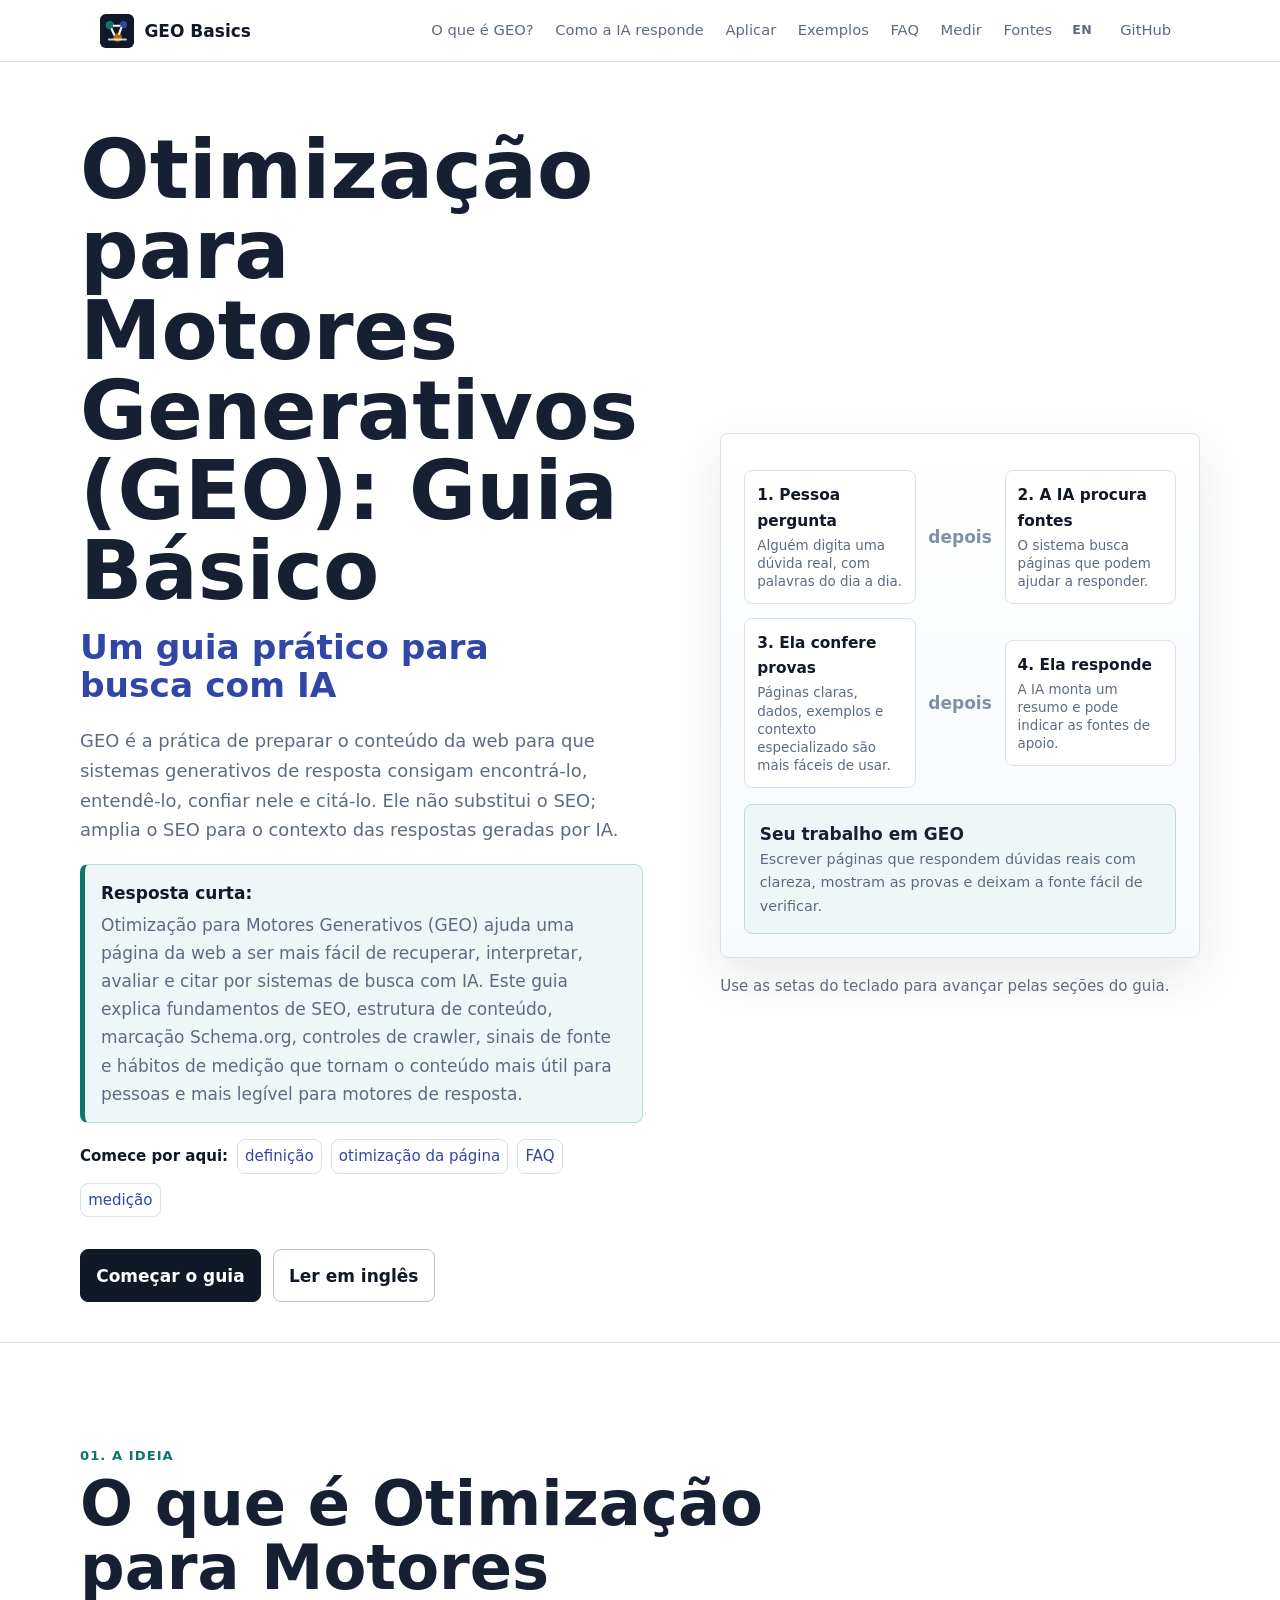
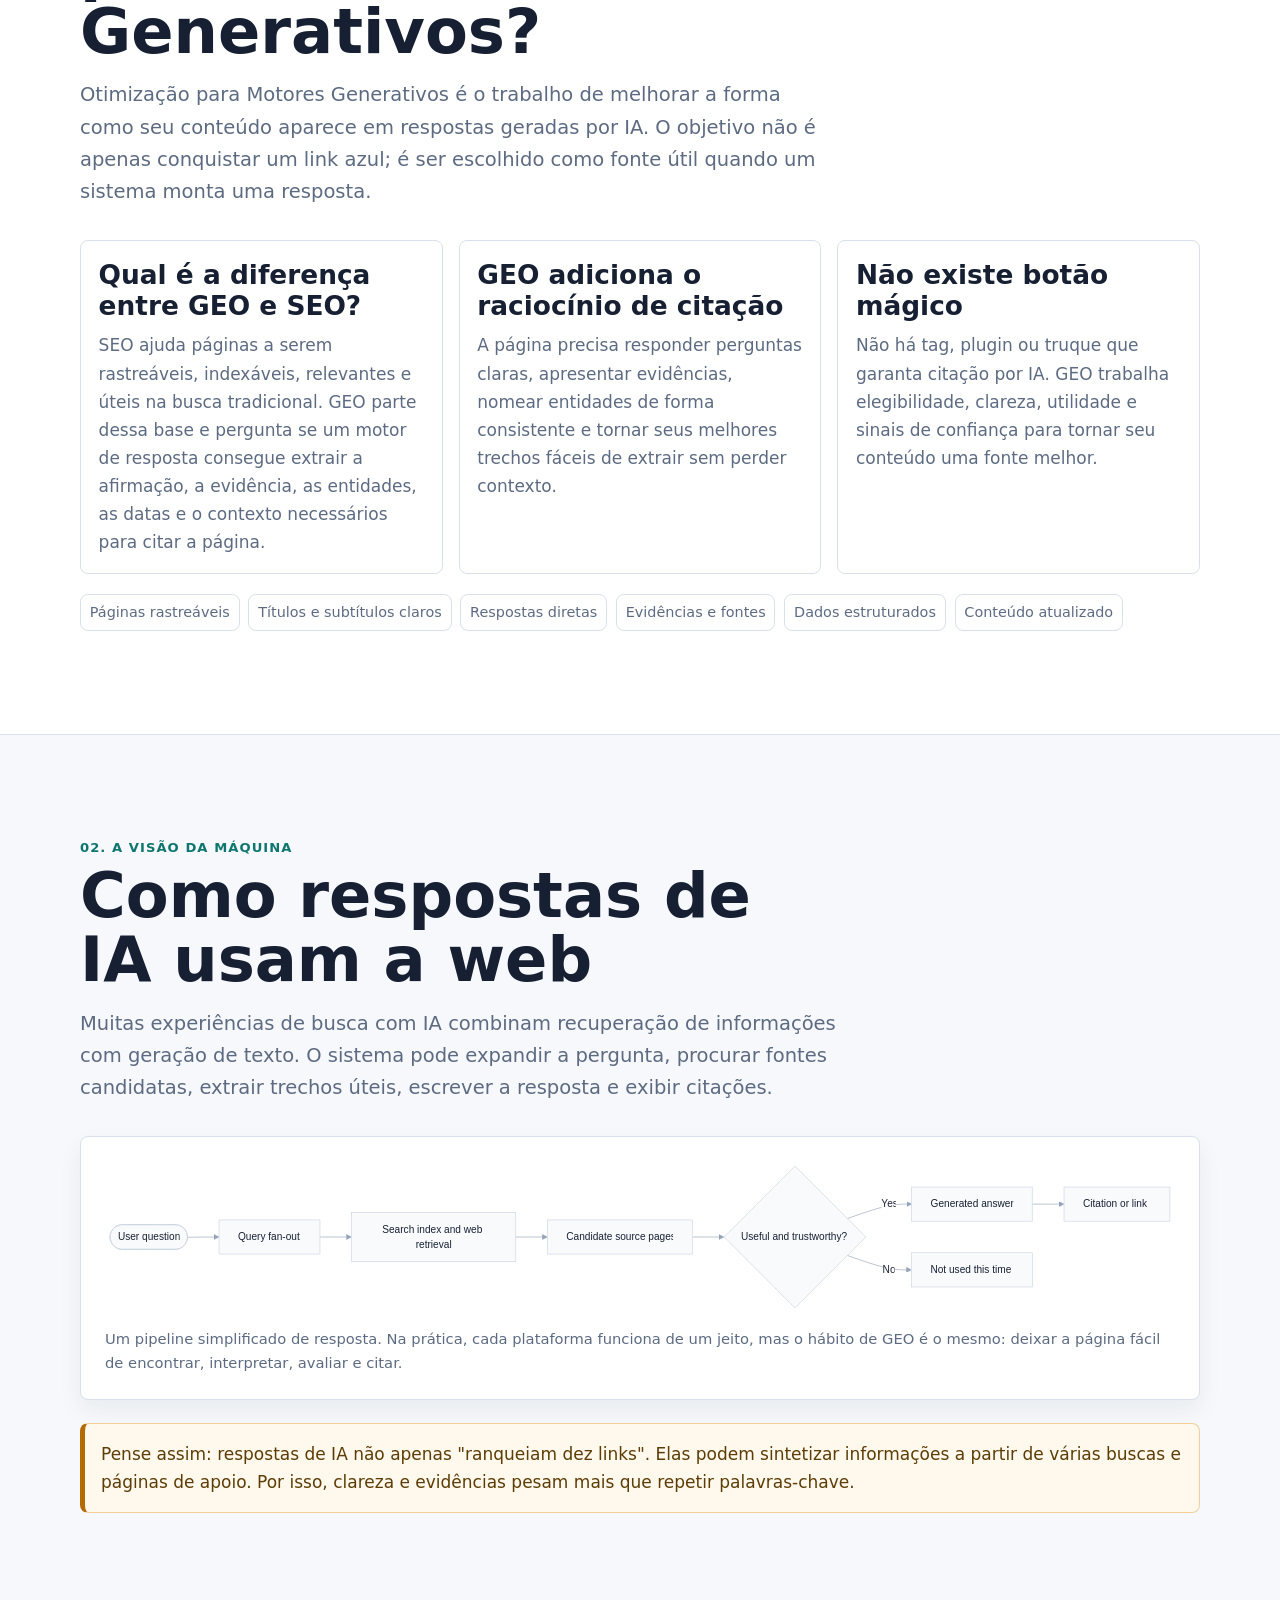
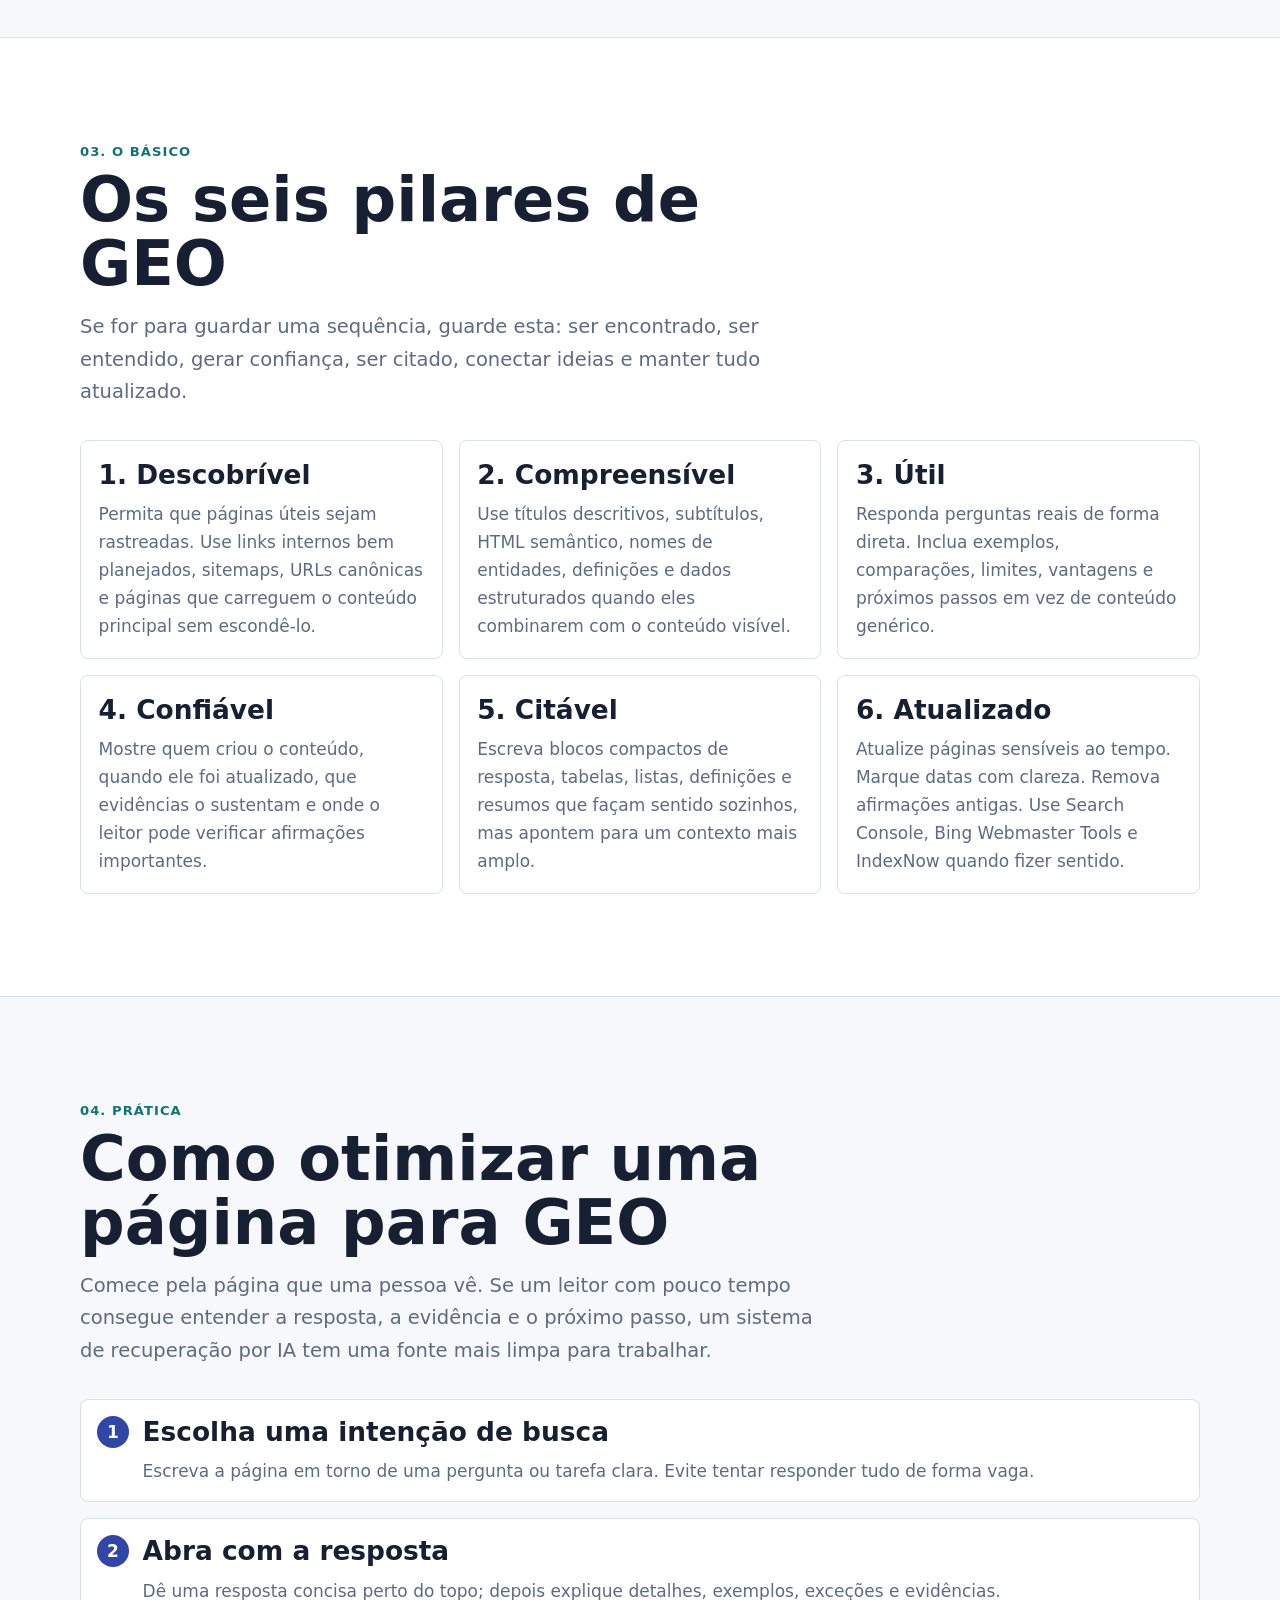
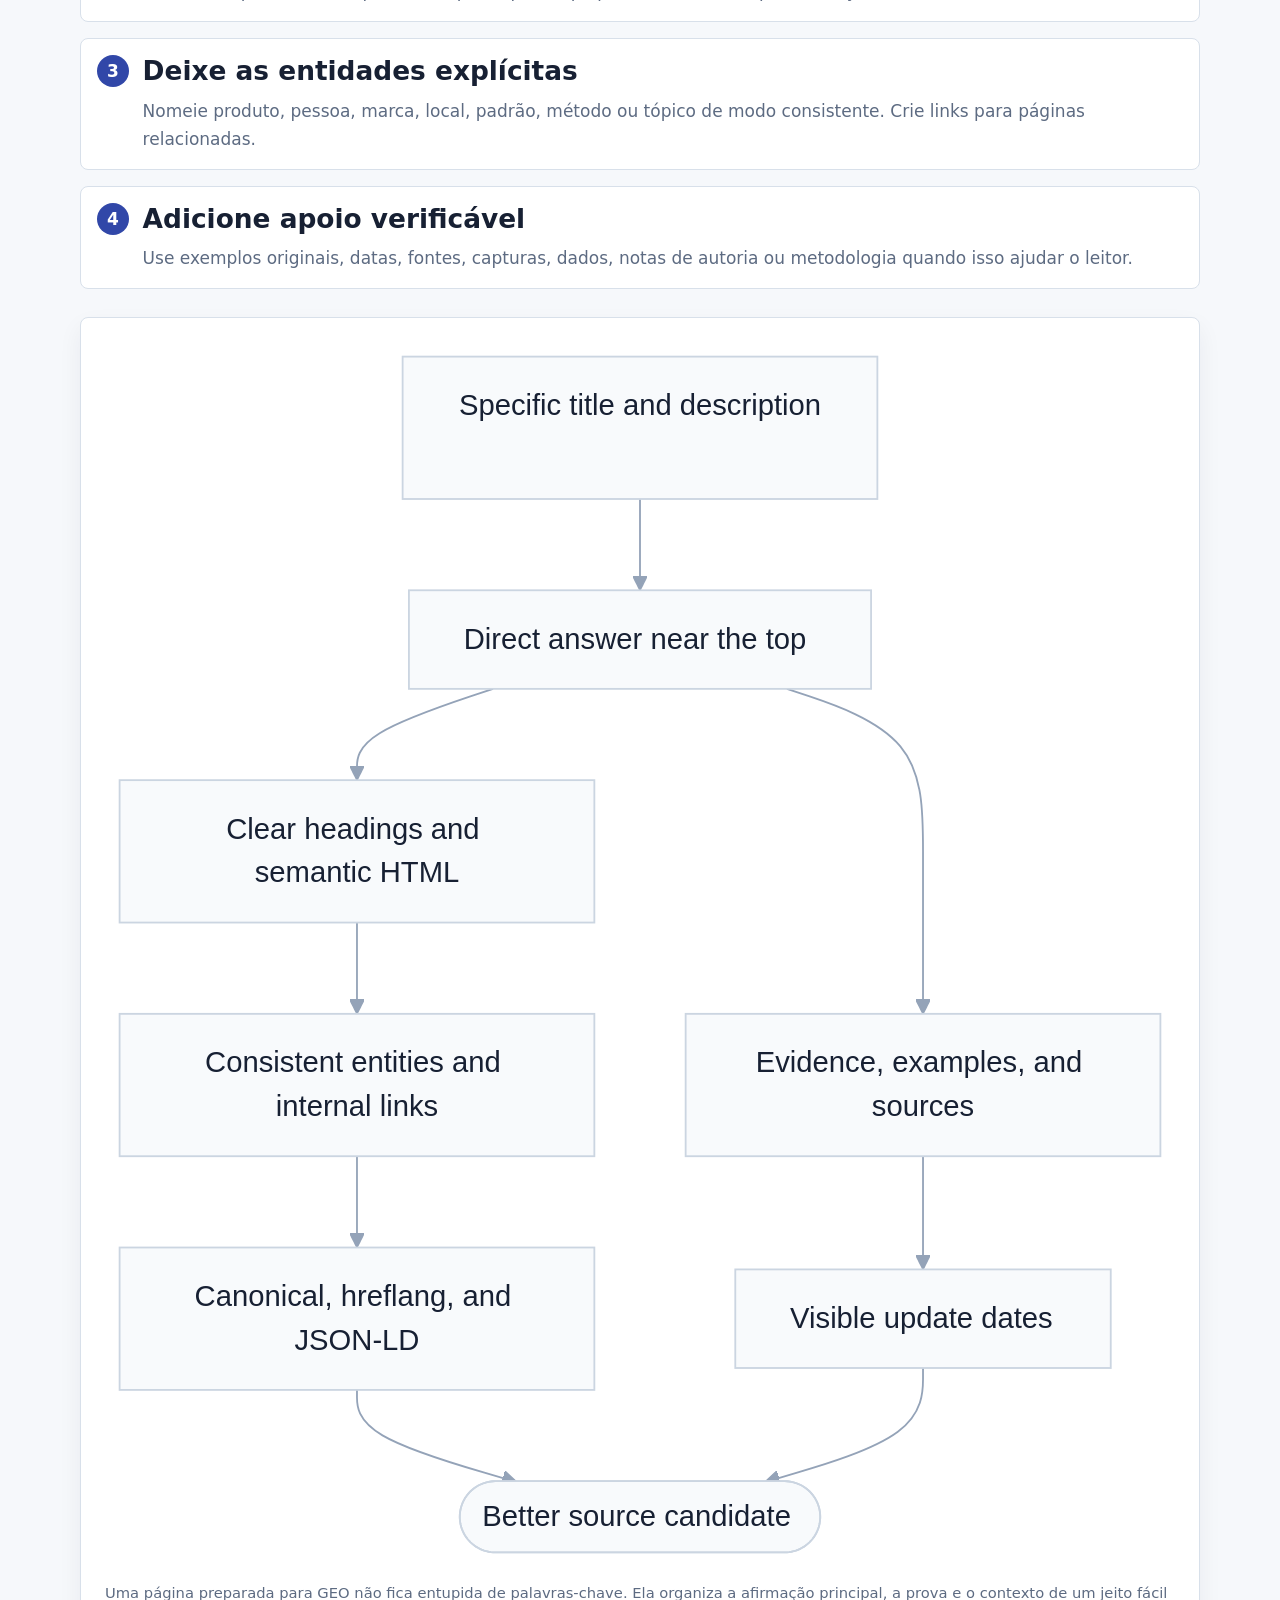
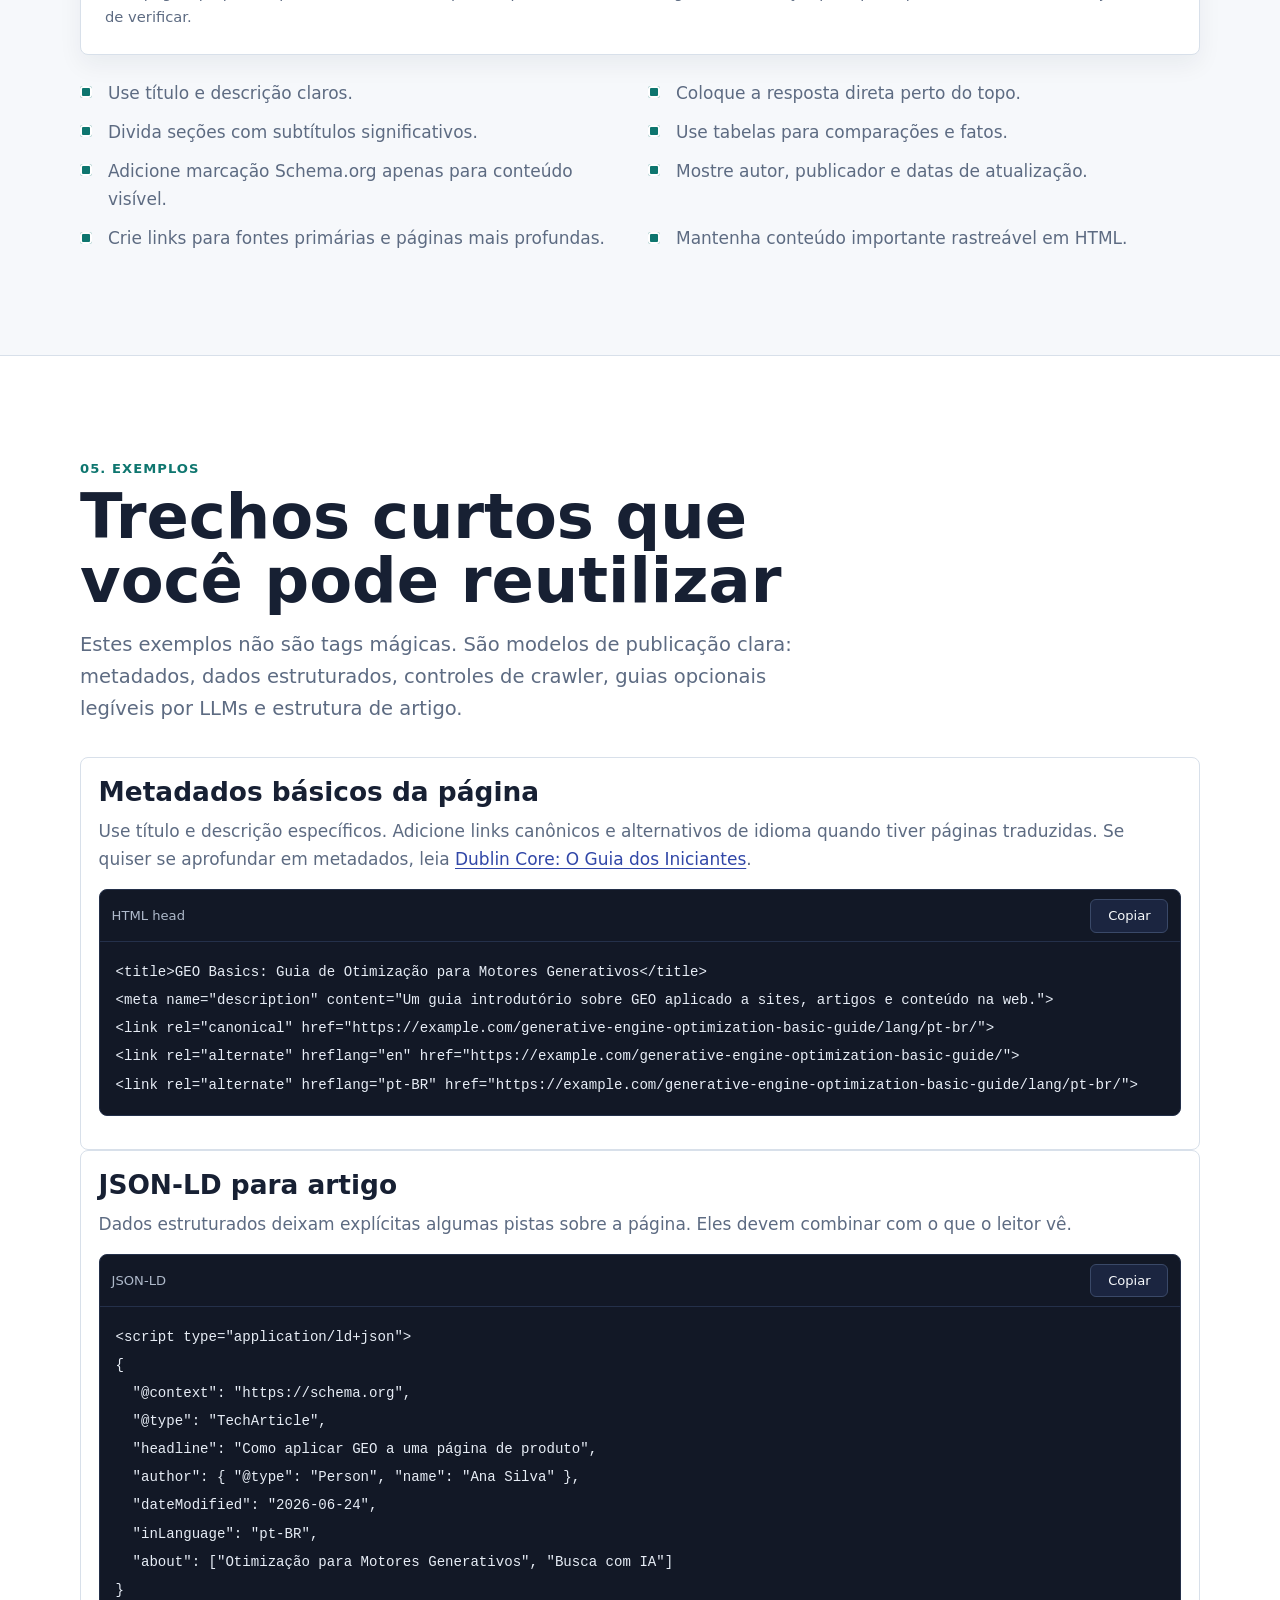
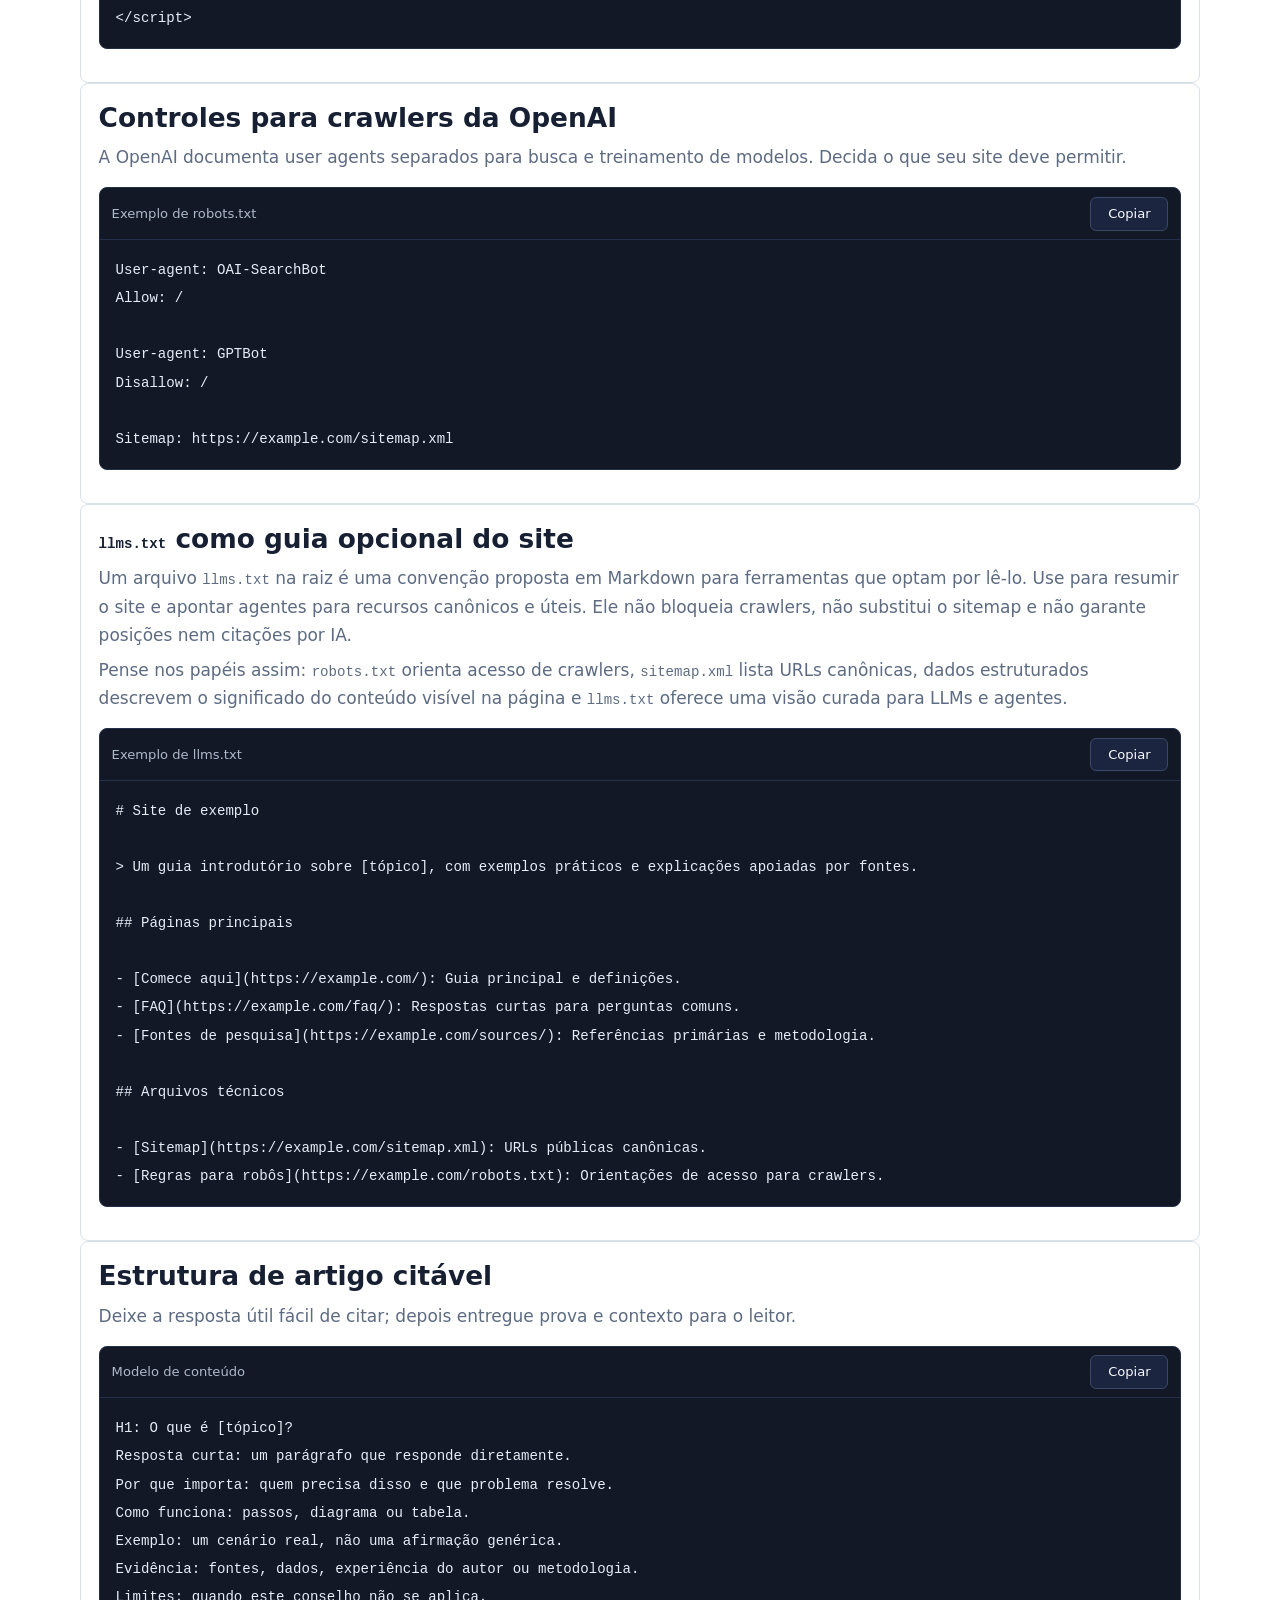
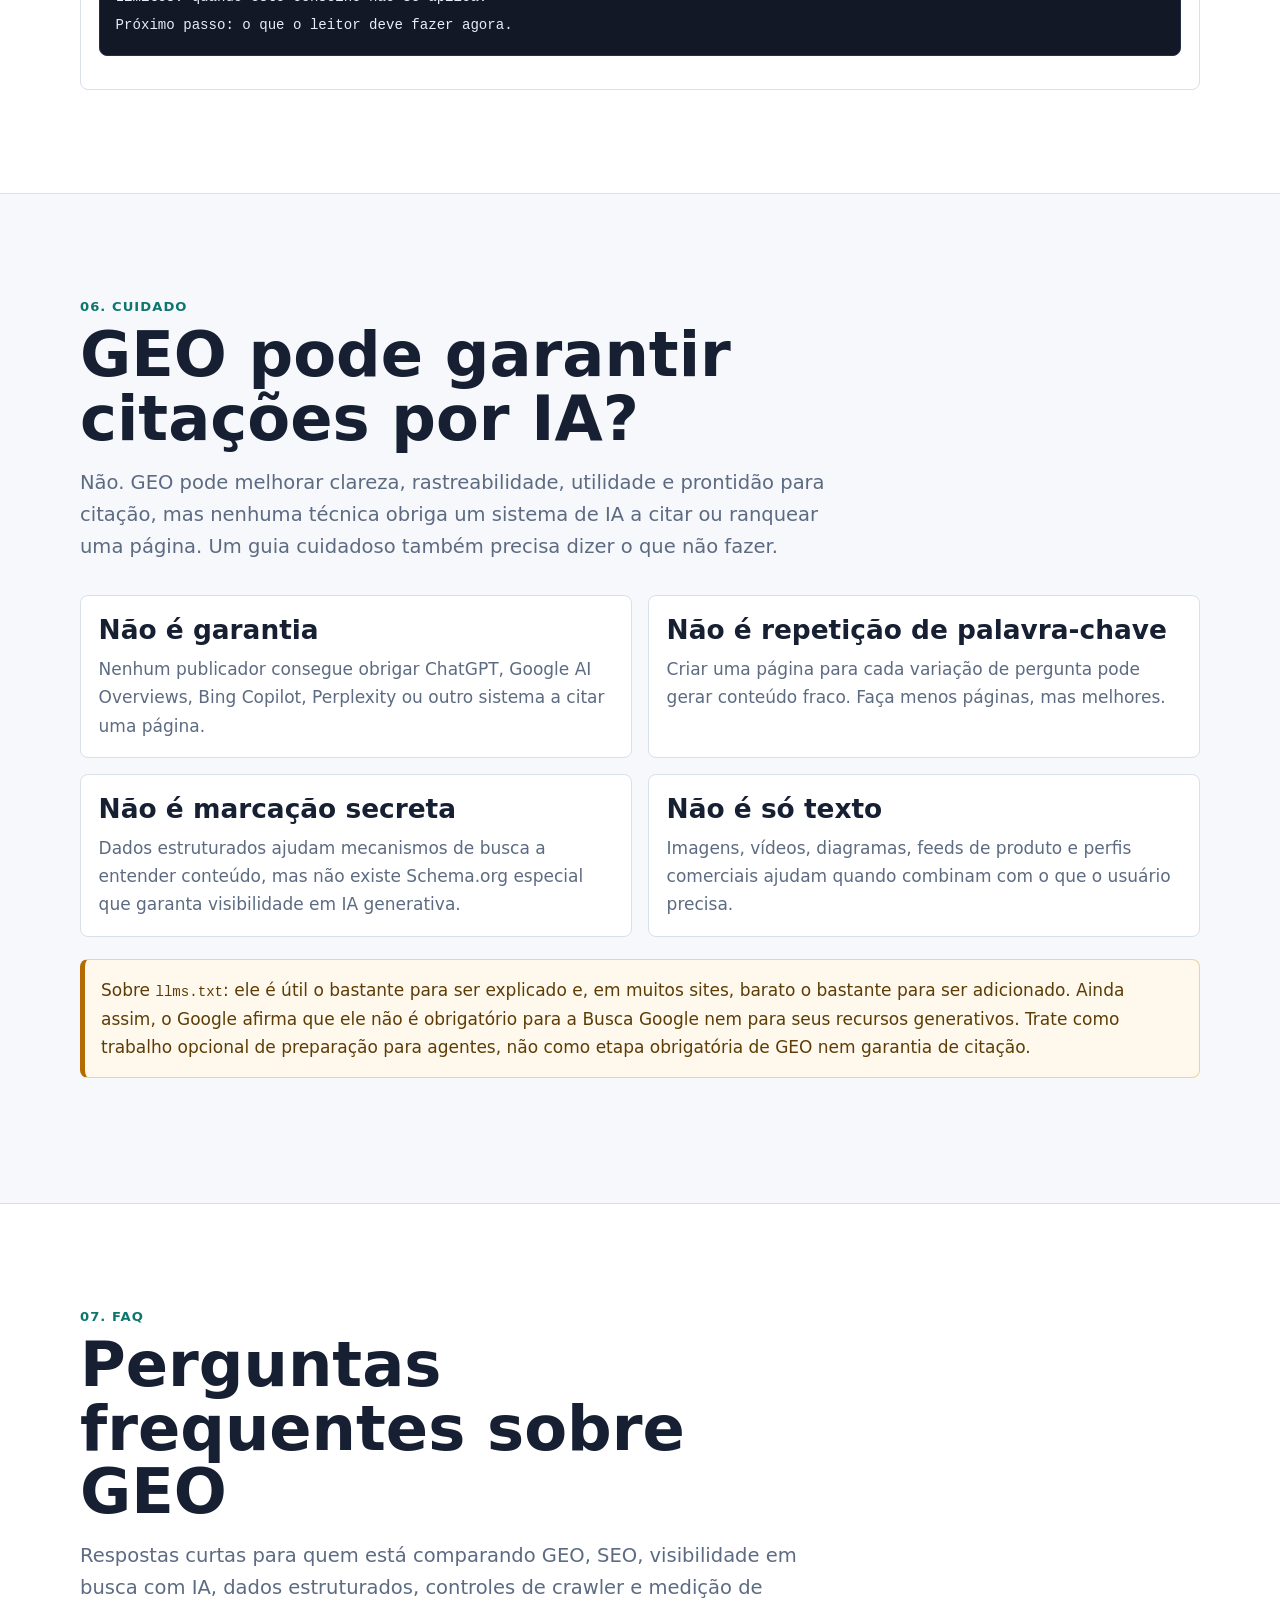
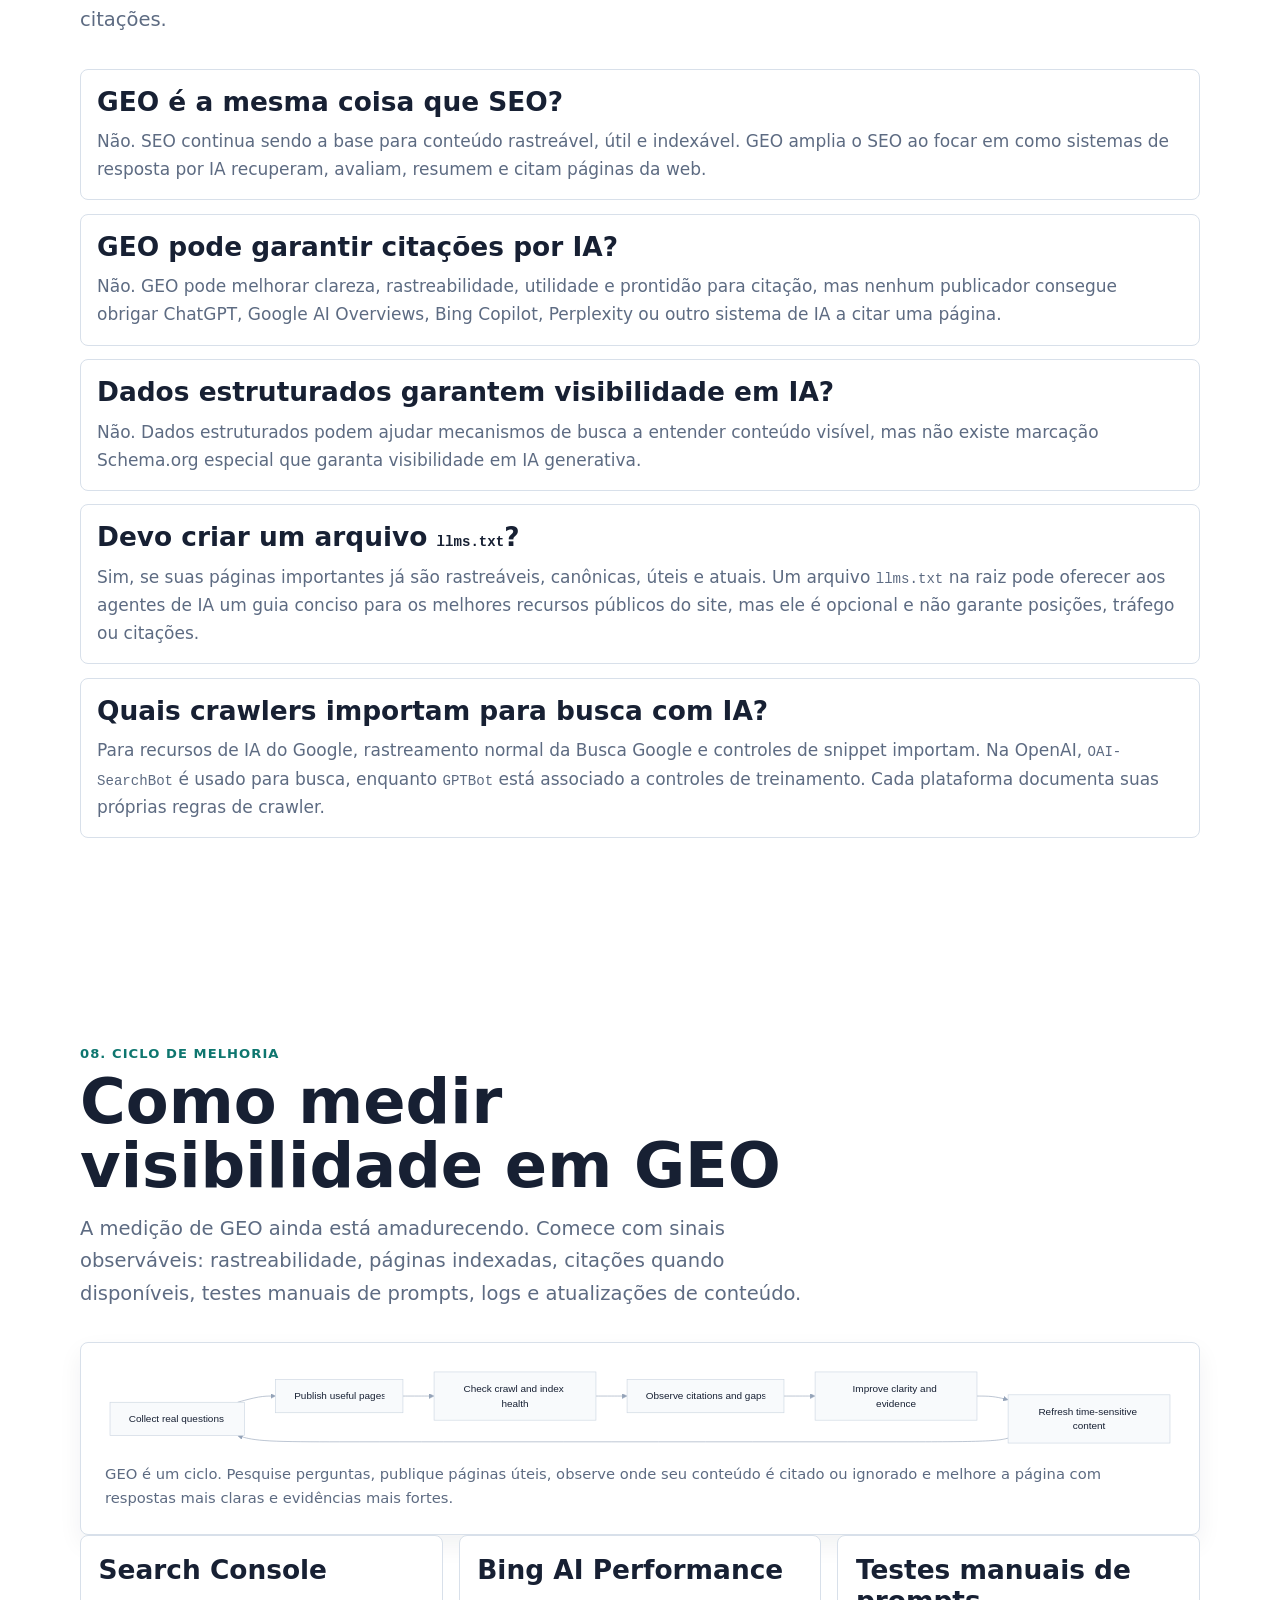
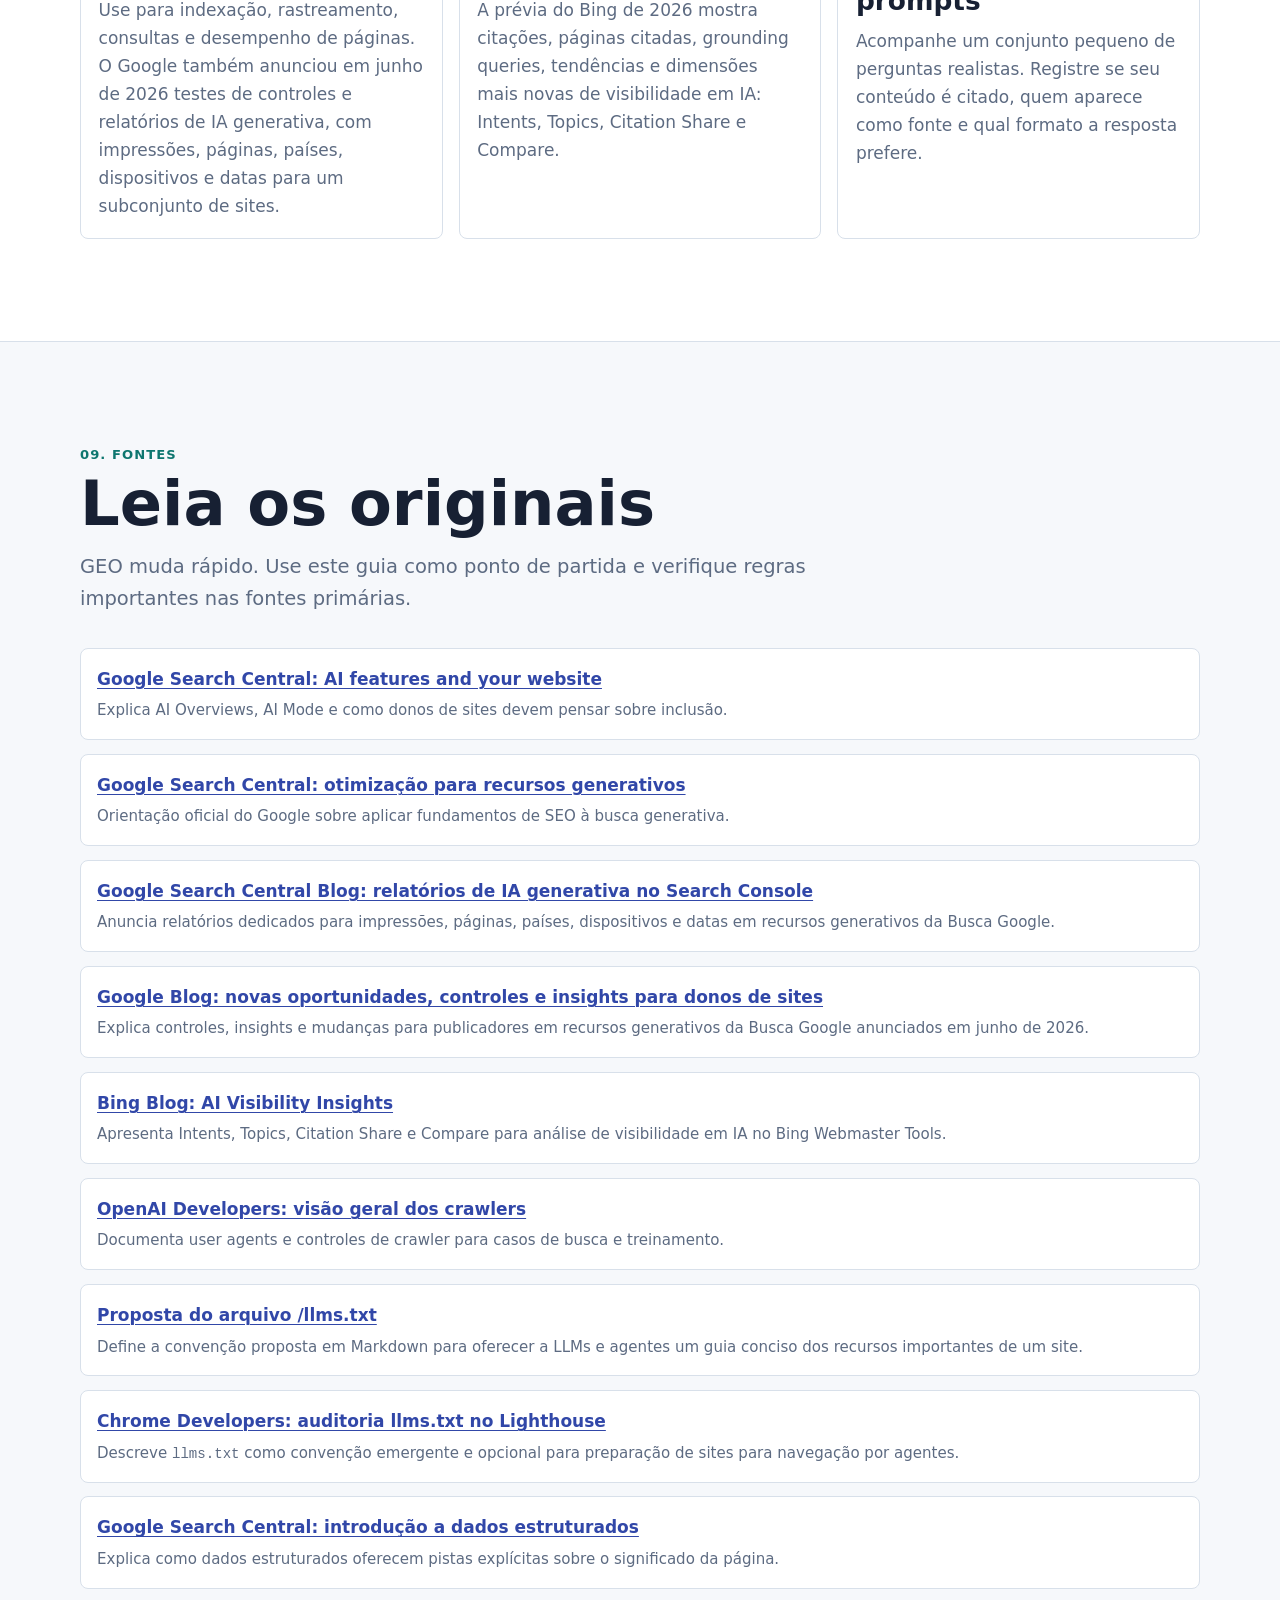
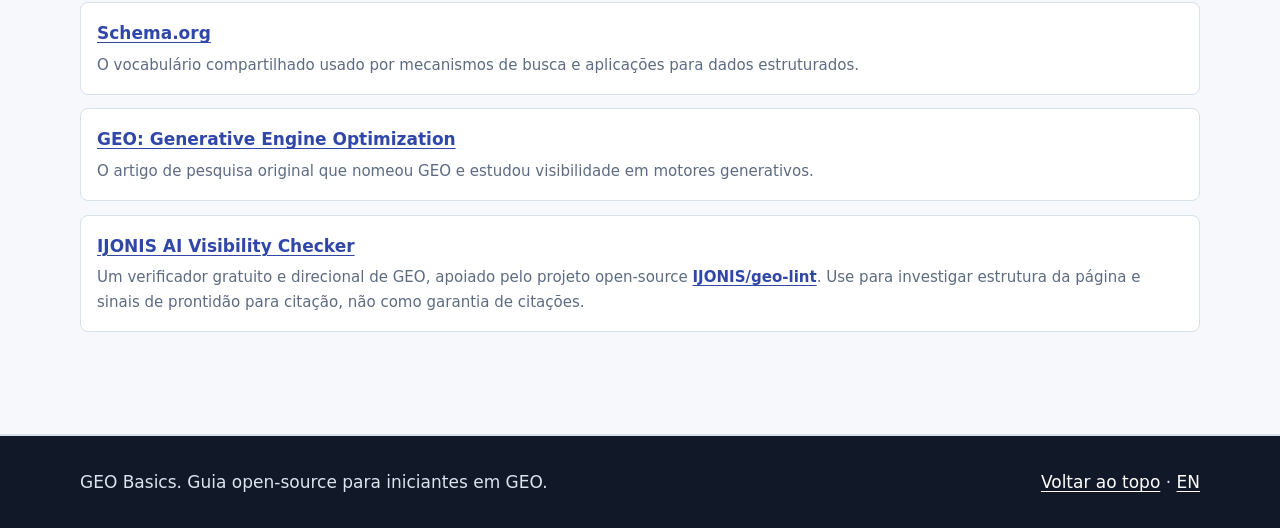
==== commit 88887201: "Add practical llms.txt guidance" ====
--- a/lang/pt-br/index.html
+++ b/lang/pt-br/index.html
@@ -129,7 +129,7 @@
                 "name": "Devo criar um arquivo llms.txt?",
                 "acceptedAnswer": {
                   "@type": "Answer",
-                  "text": "Você pode criar llms.txt para ferramentas que optam por lê-lo, mas o Google afirma que ele não é usado na Busca Google nem em seus recursos generativos de busca. Trate como opcional, não como etapa obrigatória de GEO."
+                  "text": "Sim, se suas páginas importantes já são rastreáveis, canônicas, úteis e atuais. Um arquivo llms.txt na raiz pode oferecer aos agentes de IA um guia conciso para os melhores recursos públicos do site, mas ele é opcional e não garante posições, tráfego ou citações."
                 }
               },
               {
@@ -423,7 +423,7 @@
             <h2>Trechos curtos que você pode reutilizar</h2>
             <p class="lead">
               Estes exemplos não são tags mágicas. São modelos de publicação clara: metadados,
-              dados estruturados, controles de crawler e estrutura de artigo.
+              dados estruturados, controles de crawler, guias opcionais legíveis por LLMs e estrutura de artigo.
             </p>
           </div>
 
@@ -484,6 +484,40 @@
           </article>
 
           <article class="card">
+            <h3><code>llms.txt</code> como guia opcional do site</h3>
+            <p>
+              Um arquivo <code>llms.txt</code> na raiz é uma convenção proposta em Markdown para ferramentas que optam por lê-lo.
+              Use para resumir o site e apontar agentes para recursos canônicos e úteis. Ele não bloqueia crawlers,
+              não substitui o sitemap e não garante posições nem citações por IA.
+            </p>
+            <p>
+              Pense nos papéis assim: <code>robots.txt</code> orienta acesso de crawlers, <code>sitemap.xml</code>
+              lista URLs canônicas, dados estruturados descrevem o significado do conteúdo visível na página e
+              <code>llms.txt</code> oferece uma visão curada para LLMs e agentes.
+            </p>
+            <div class="snippet">
+              <div class="snippet__top">
+                <span>Exemplo de llms.txt</span>
+                <button class="copy-button" data-copy="#snippet-llms" data-copied="Copiado" data-failed="Selecione">Copiar</button>
+              </div>
+              <pre><code id="snippet-llms"># Site de exemplo
+
+&gt; Um guia introdutório sobre [tópico], com exemplos práticos e explicações apoiadas por fontes.
+
+## Páginas principais
+
+- [Comece aqui](https://example.com/): Guia principal e definições.
+- [FAQ](https://example.com/faq/): Respostas curtas para perguntas comuns.
+- [Fontes de pesquisa](https://example.com/sources/): Referências primárias e metodologia.
+
+## Arquivos técnicos
+
+- [Sitemap](https://example.com/sitemap.xml): URLs públicas canônicas.
+- [Regras para robôs](https://example.com/robots.txt): Orientações de acesso para crawlers.</code></pre>
+            </div>
+          </article>
+
+          <article class="card">
             <h3>Estrutura de artigo citável</h3>
             <p>Deixe a resposta útil fácil de citar; depois entregue prova e contexto para o leitor.</p>
             <div class="snippet">
@@ -536,8 +570,9 @@
 
           <div class="callout">
             <p>
-              Sobre `llms.txt`: ele pode ser útil para ferramentas específicas que optam por lê-lo, mas o Google afirma
-              que não o usa na Busca Google nem em seus recursos generativos. Não trate isso como passo obrigatório de GEO.
+              Sobre <code>llms.txt</code>: ele é útil o bastante para ser explicado e, em muitos sites, barato o bastante para ser adicionado.
+              Ainda assim, o Google afirma que ele não é obrigatório para a Busca Google nem para seus recursos generativos.
+              Trate como trabalho opcional de preparação para agentes, não como etapa obrigatória de GEO nem garantia de citação.
             </p>
           </div>
         </div>
@@ -569,7 +604,7 @@
             </article>
             <article class="faq-item">
               <h3>Devo criar um arquivo <code>llms.txt</code>?</h3>
-              <p>Você pode criar <code>llms.txt</code> para ferramentas que optam por lê-lo, mas o Google afirma que ele não é usado na Busca Google nem em seus recursos generativos de busca. Trate como opcional, não como etapa obrigatória de GEO.</p>
+              <p>Sim, se suas páginas importantes já são rastreáveis, canônicas, úteis e atuais. Um arquivo <code>llms.txt</code> na raiz pode oferecer aos agentes de IA um guia conciso para os melhores recursos públicos do site, mas ele é opcional e não garante posições, tráfego ou citações.</p>
             </article>
             <article class="faq-item">
               <h3>Quais crawlers importam para busca com IA?</h3>
@@ -651,6 +686,14 @@
               <span>Documenta user agents e controles de crawler para casos de busca e treinamento.</span>
             </article>
             <article class="source">
+              <a href="https://llmstxt.org/" target="_blank" rel="noopener">Proposta do arquivo /llms.txt</a>
+              <span>Define a convenção proposta em Markdown para oferecer a LLMs e agentes um guia conciso dos recursos importantes de um site.</span>
+            </article>
+            <article class="source">
+              <a href="https://developer.chrome.com/docs/lighthouse/agentic-browsing/llms-txt" target="_blank" rel="noopener">Chrome Developers: auditoria llms.txt no Lighthouse</a>
+              <span>Descreve <code>llms.txt</code> como convenção emergente e opcional para preparação de sites para navegação por agentes.</span>
+            </article>
+            <article class="source">
               <a href="https://developers.google.com/search/docs/appearance/structured-data/intro-structured-data" target="_blank" rel="noopener">Google Search Central: introdução a dados estruturados</a>
               <span>Explica como dados estruturados oferecem pistas explícitas sobre o significado da página.</span>
             </article>
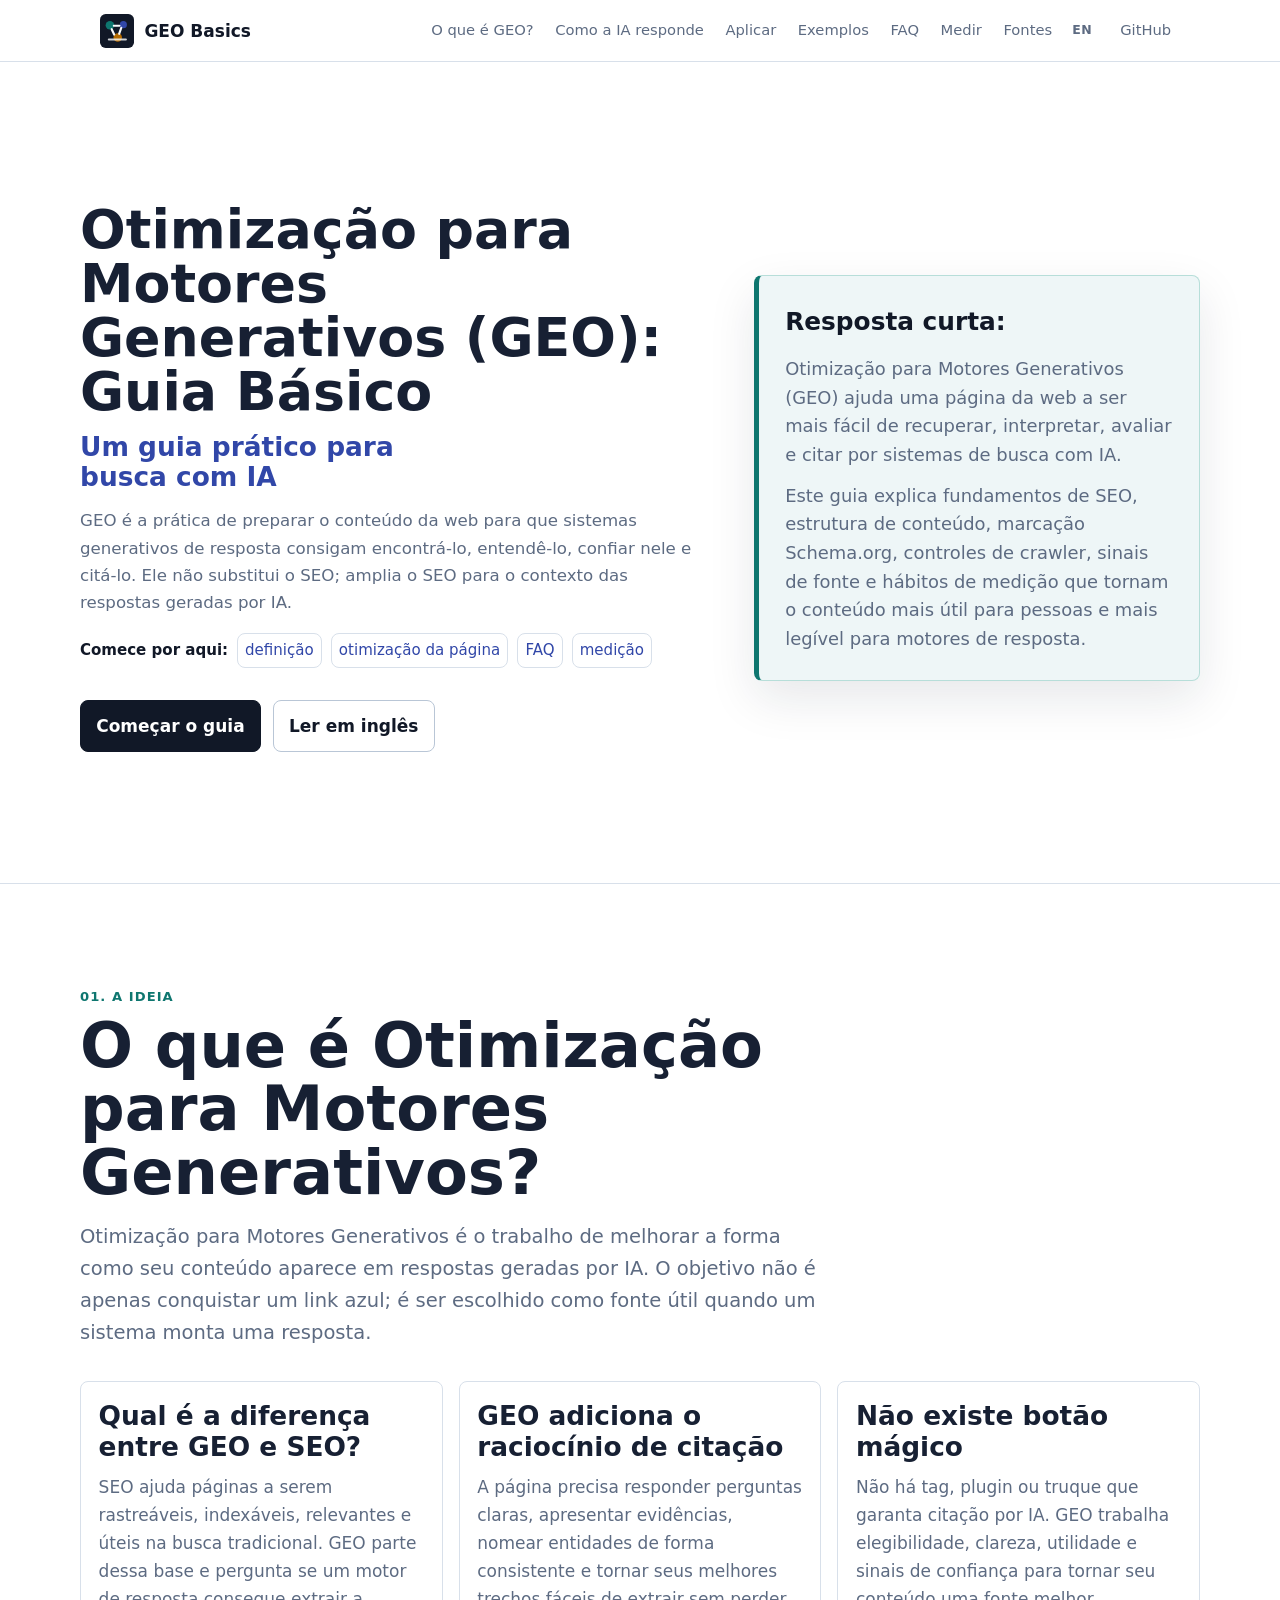
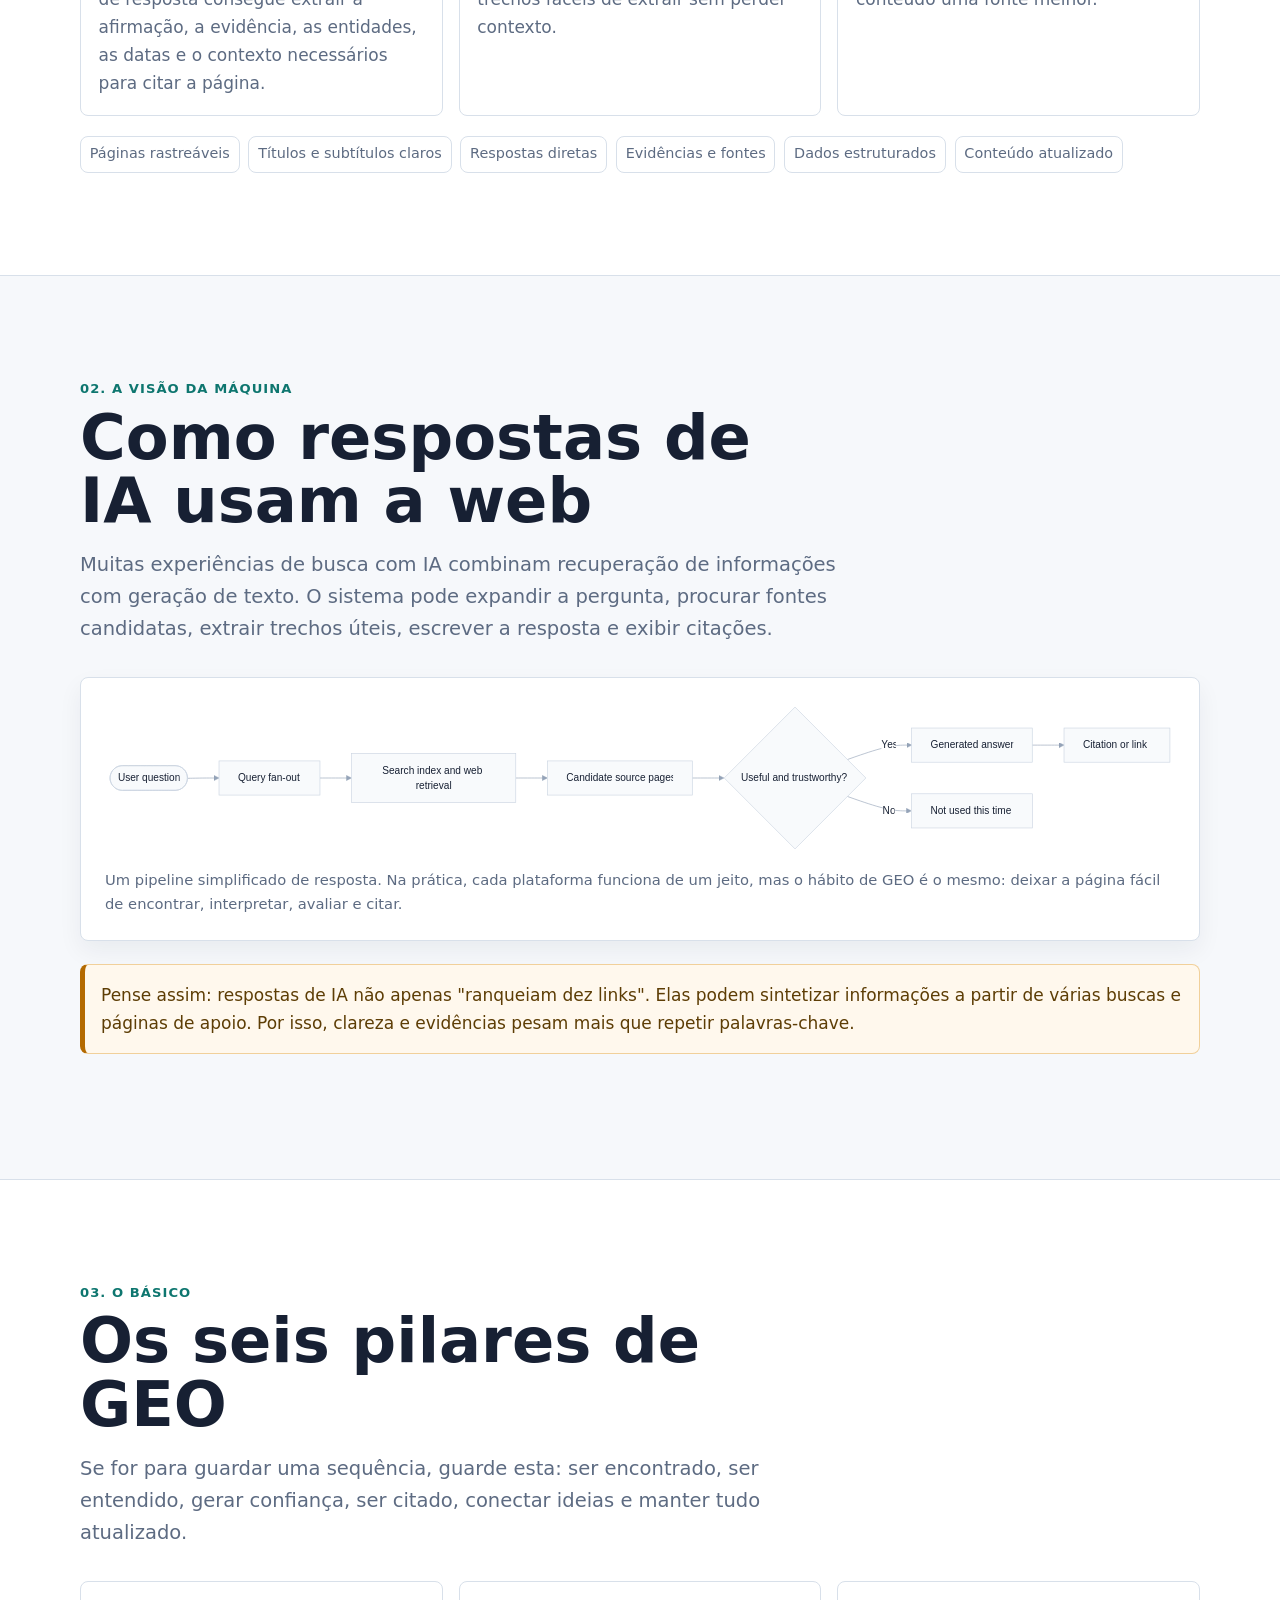
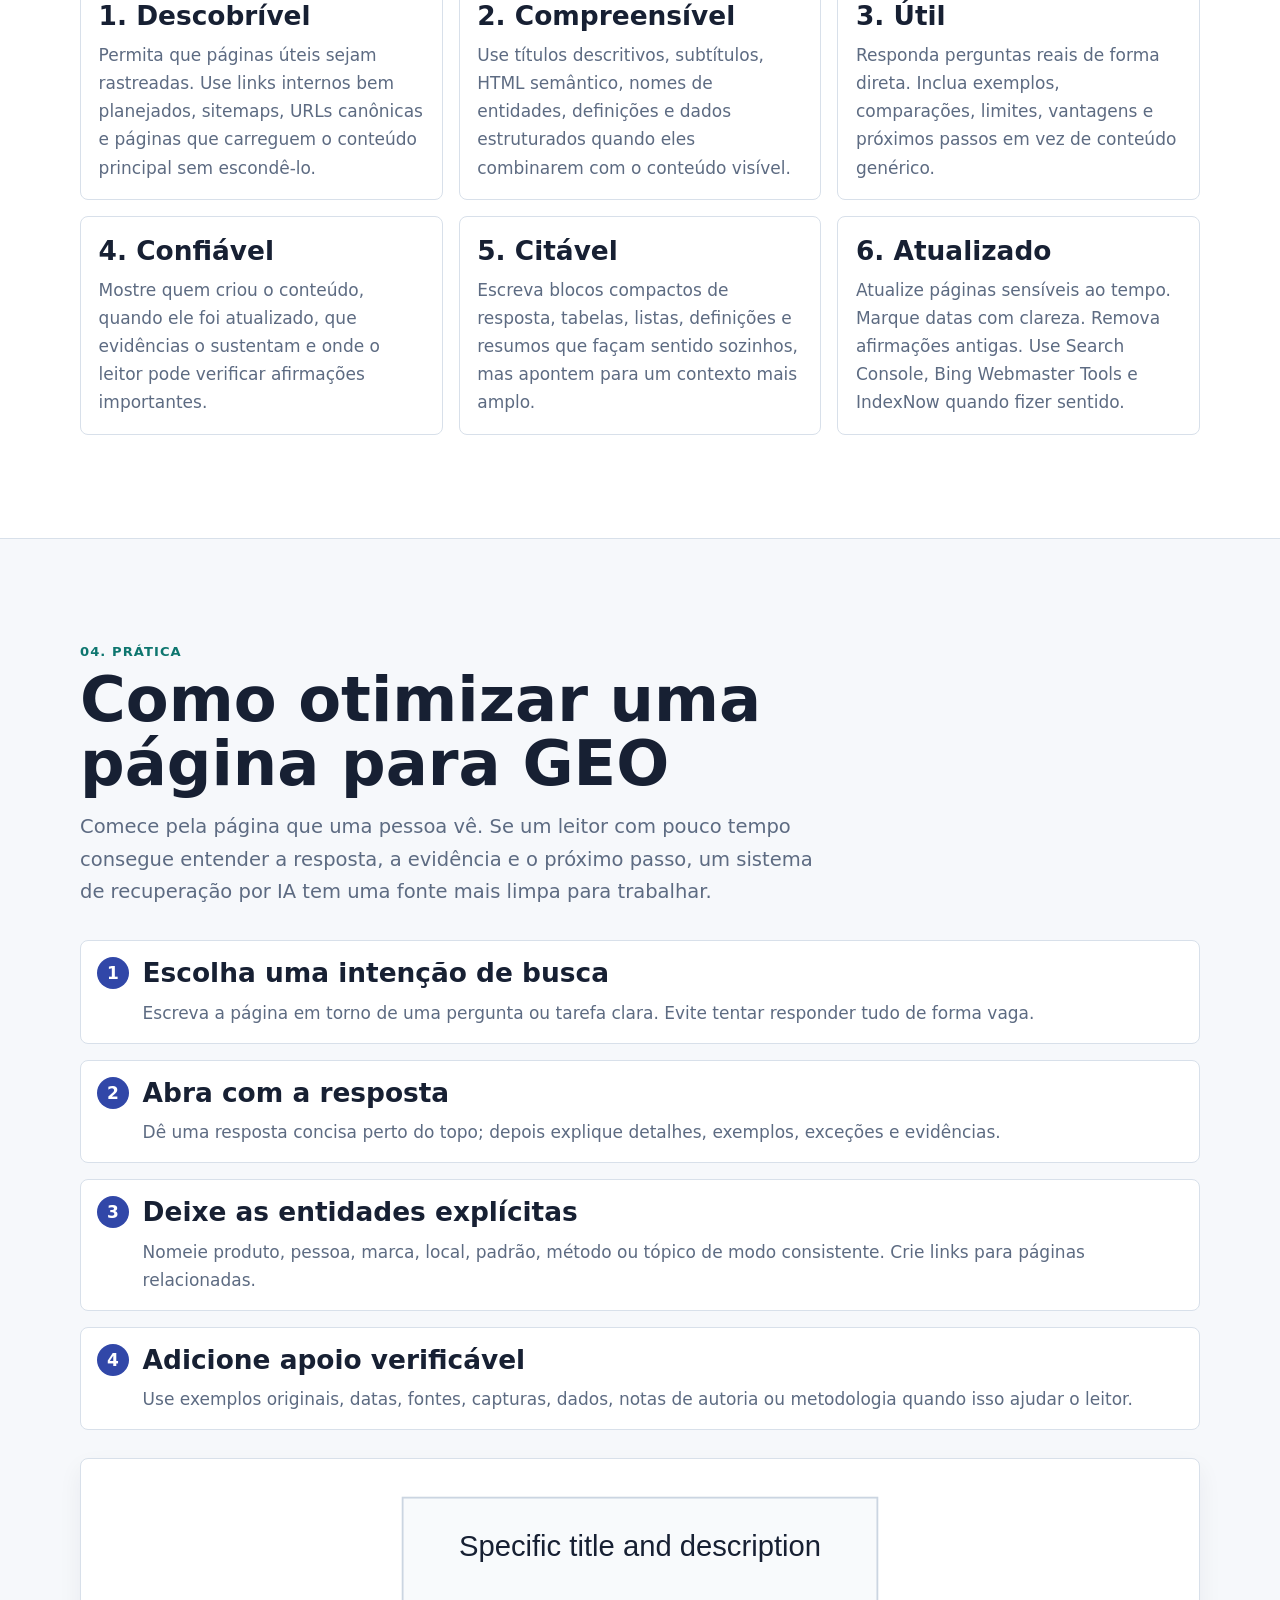
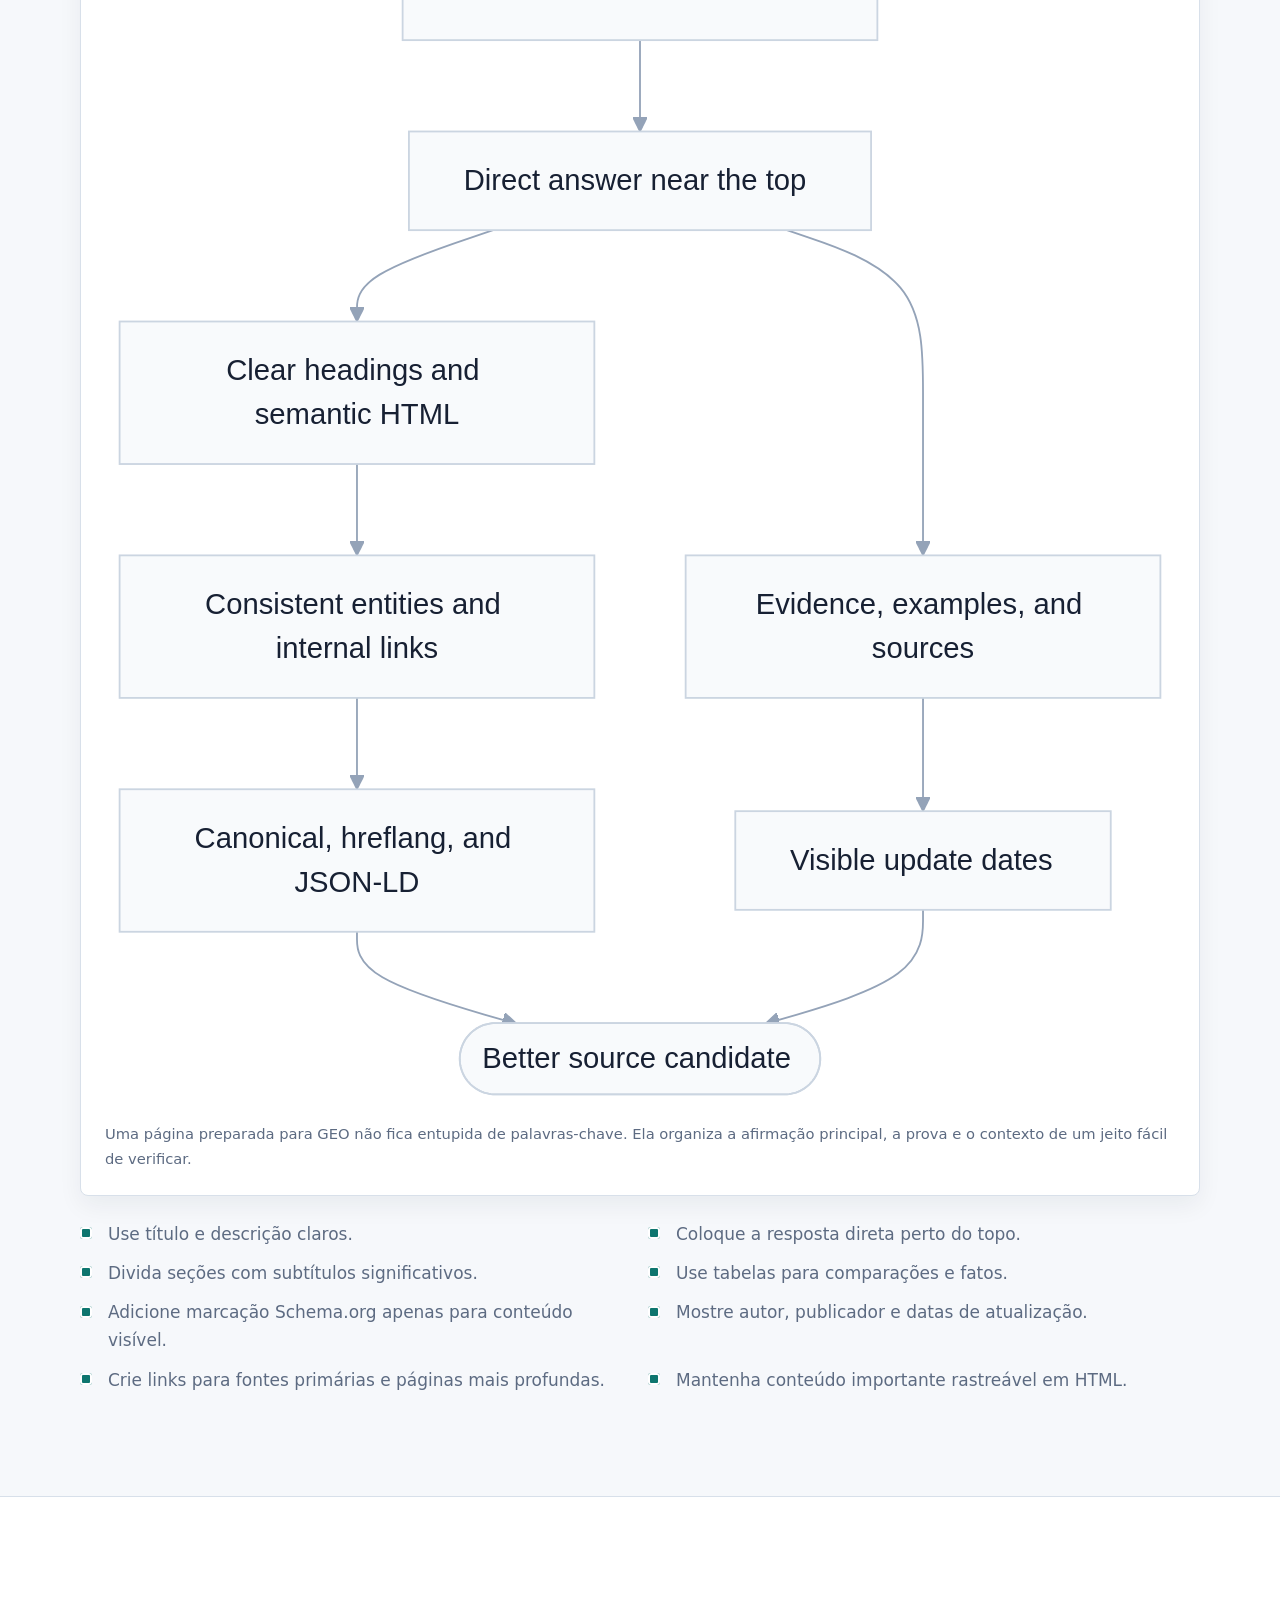
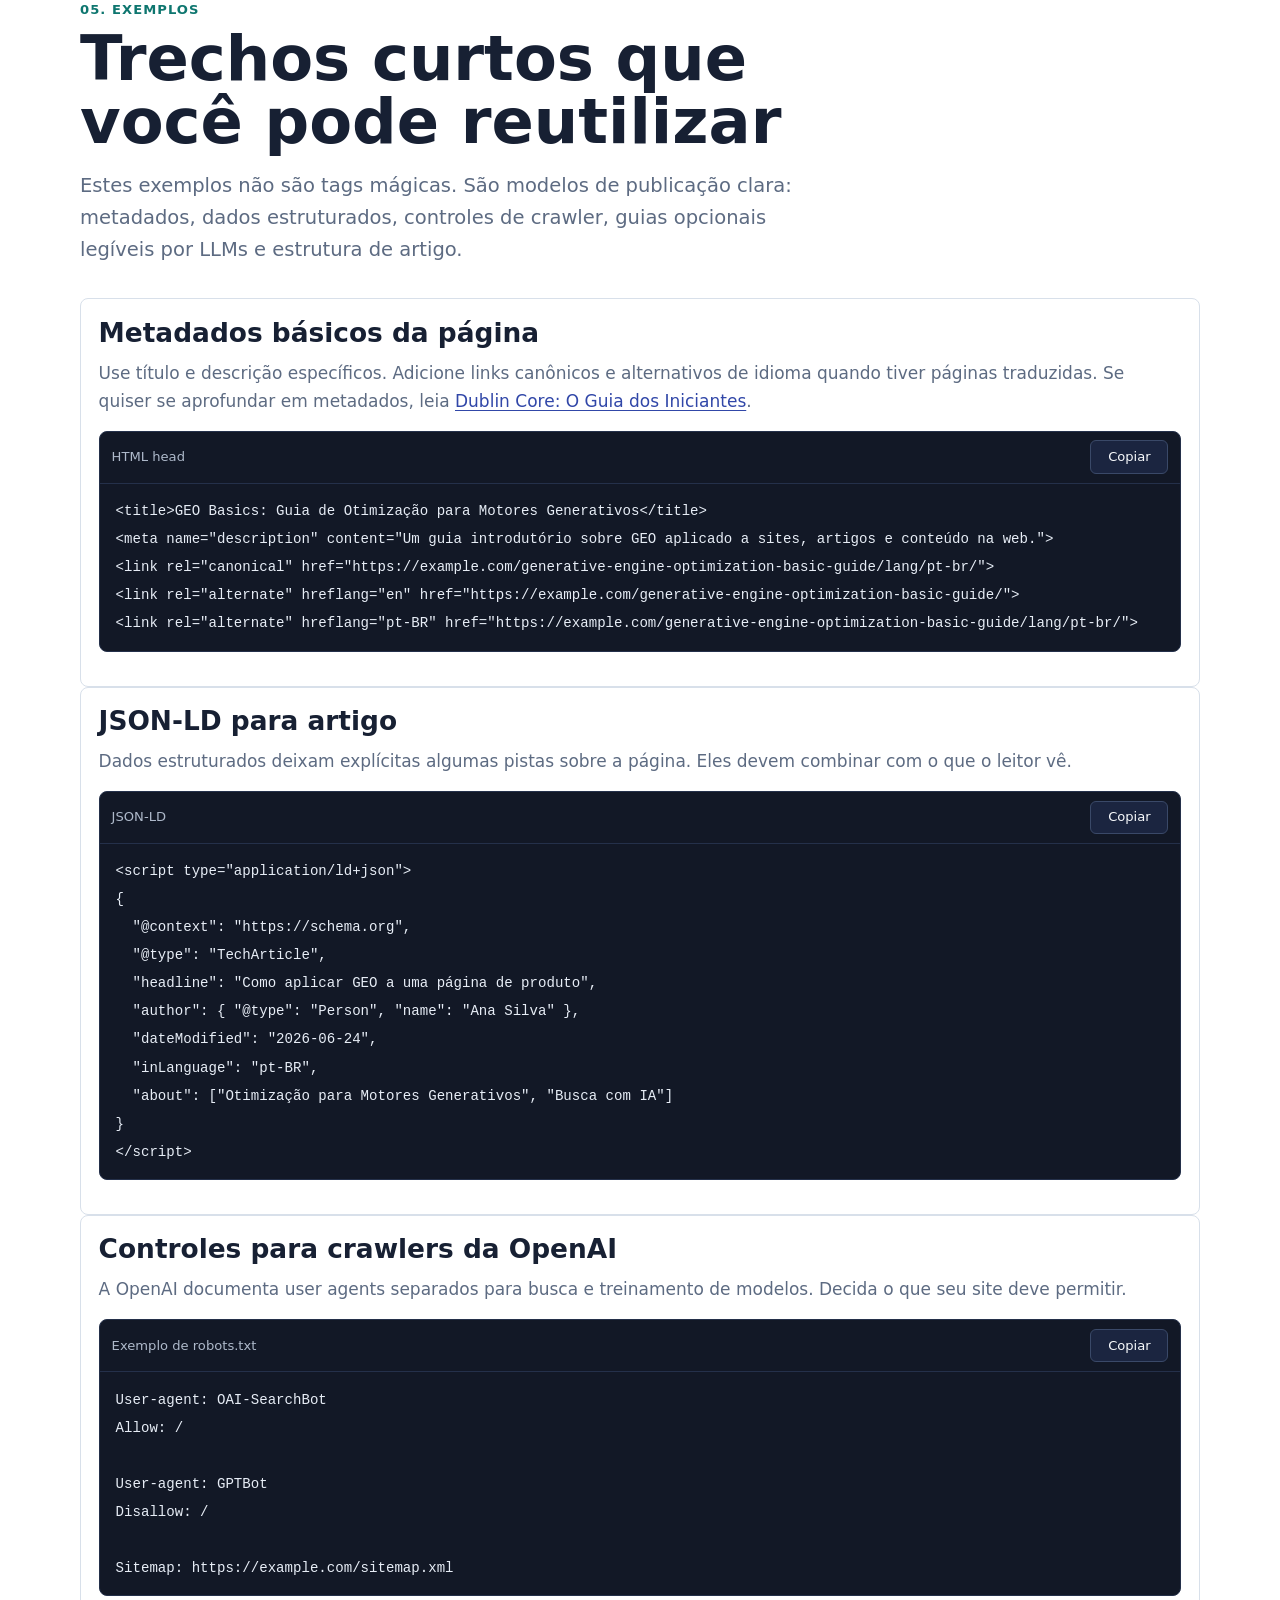
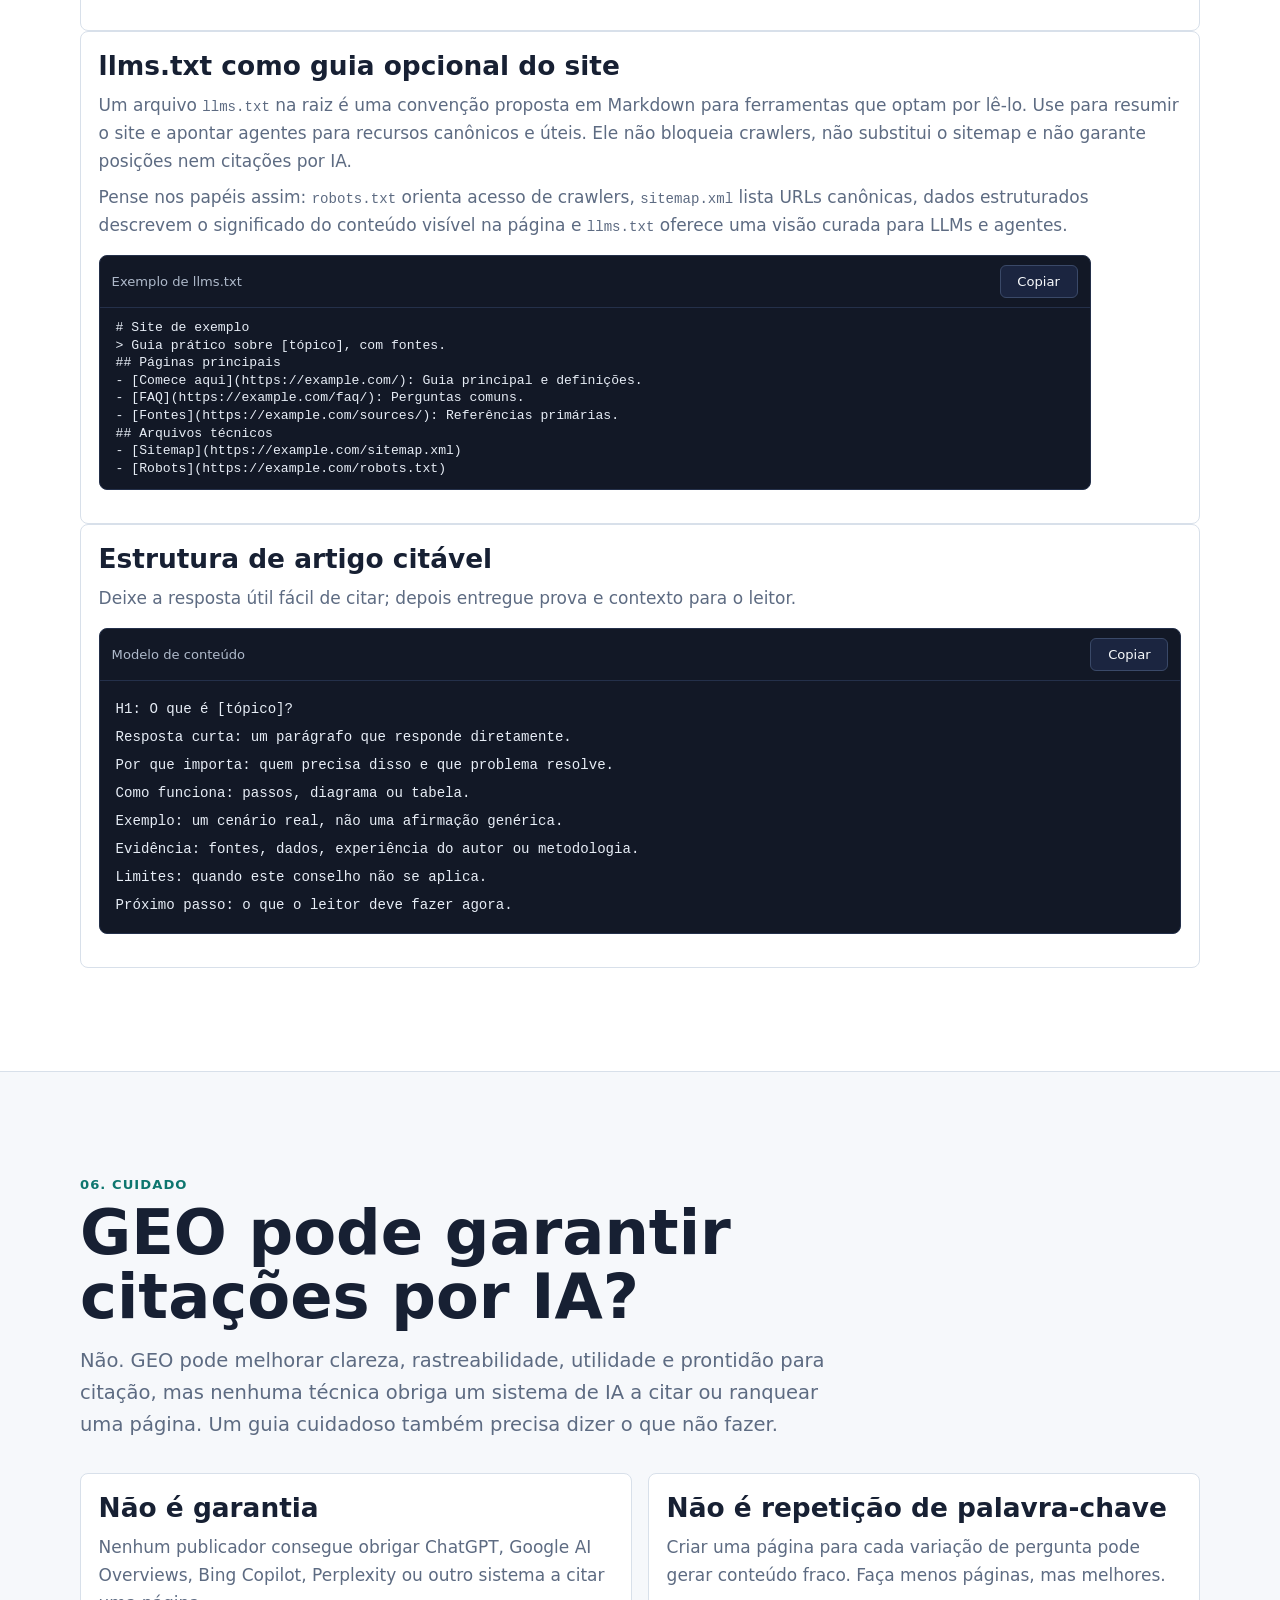
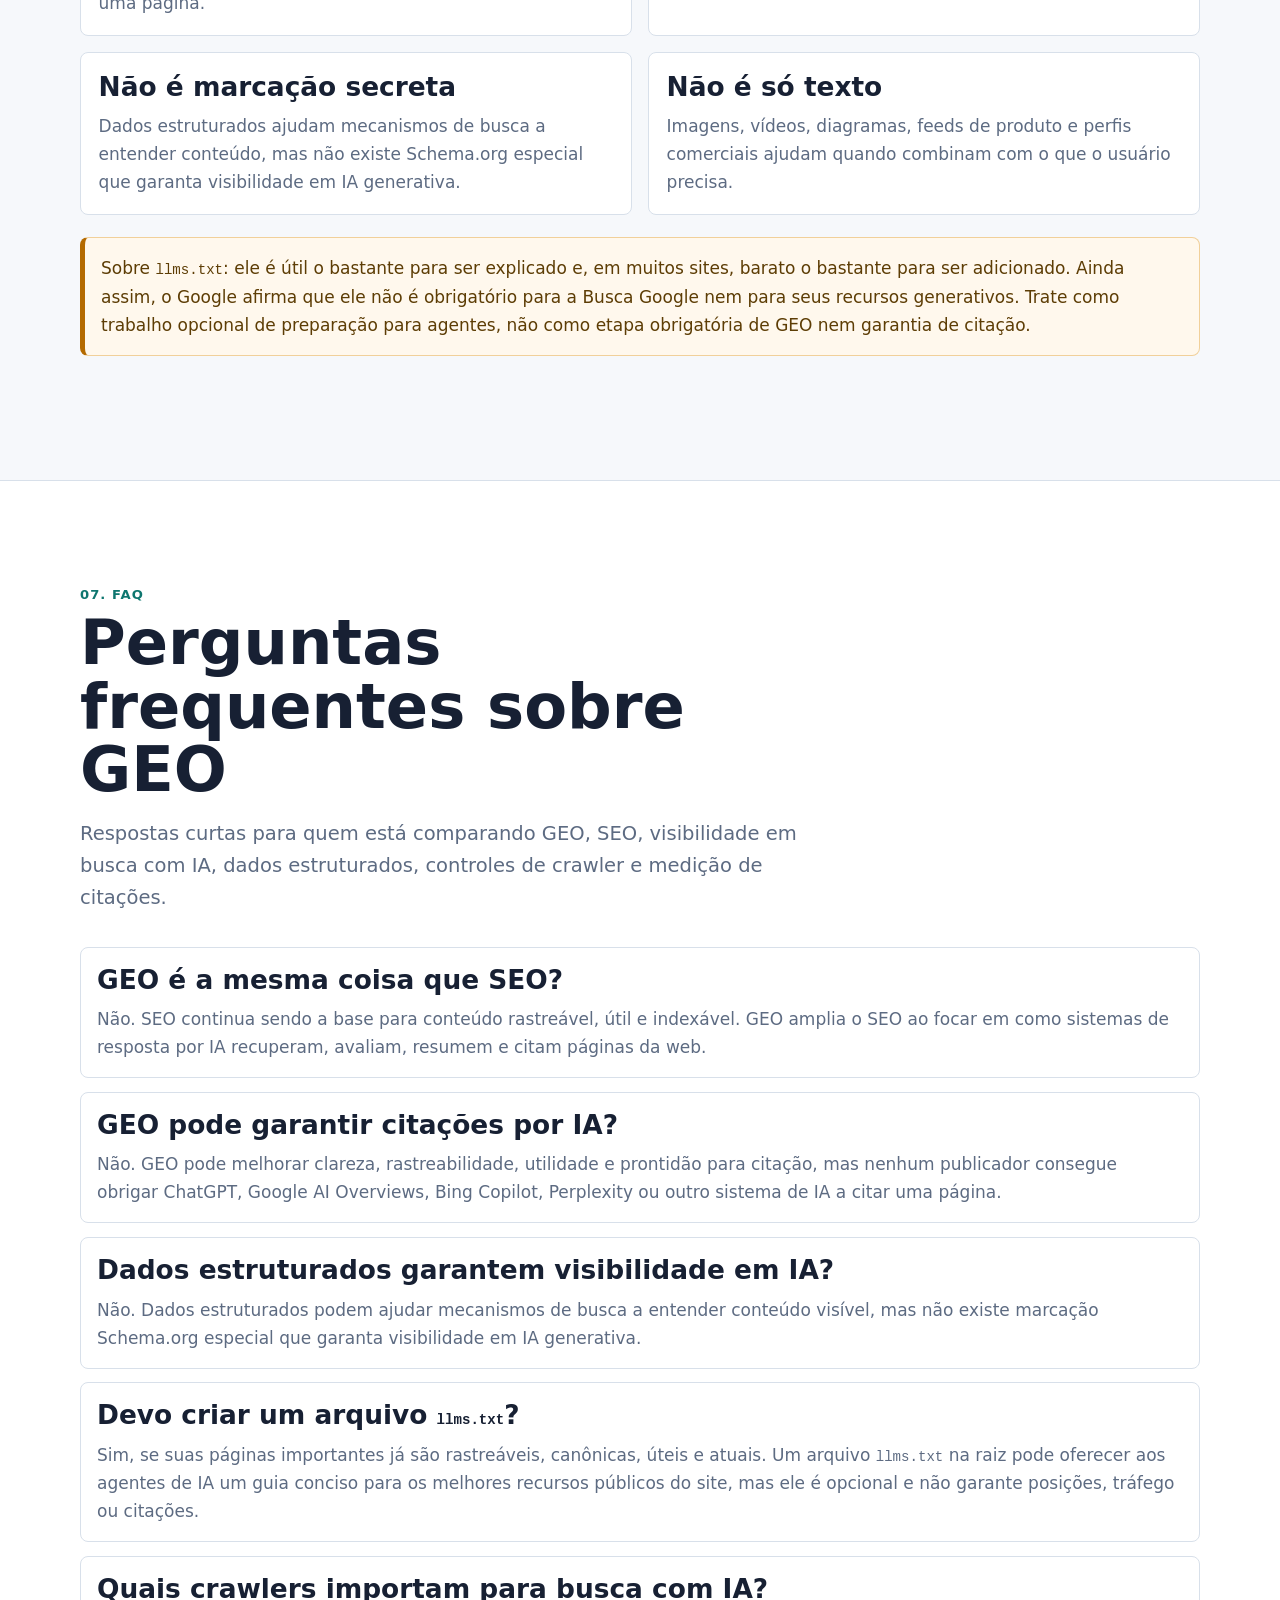
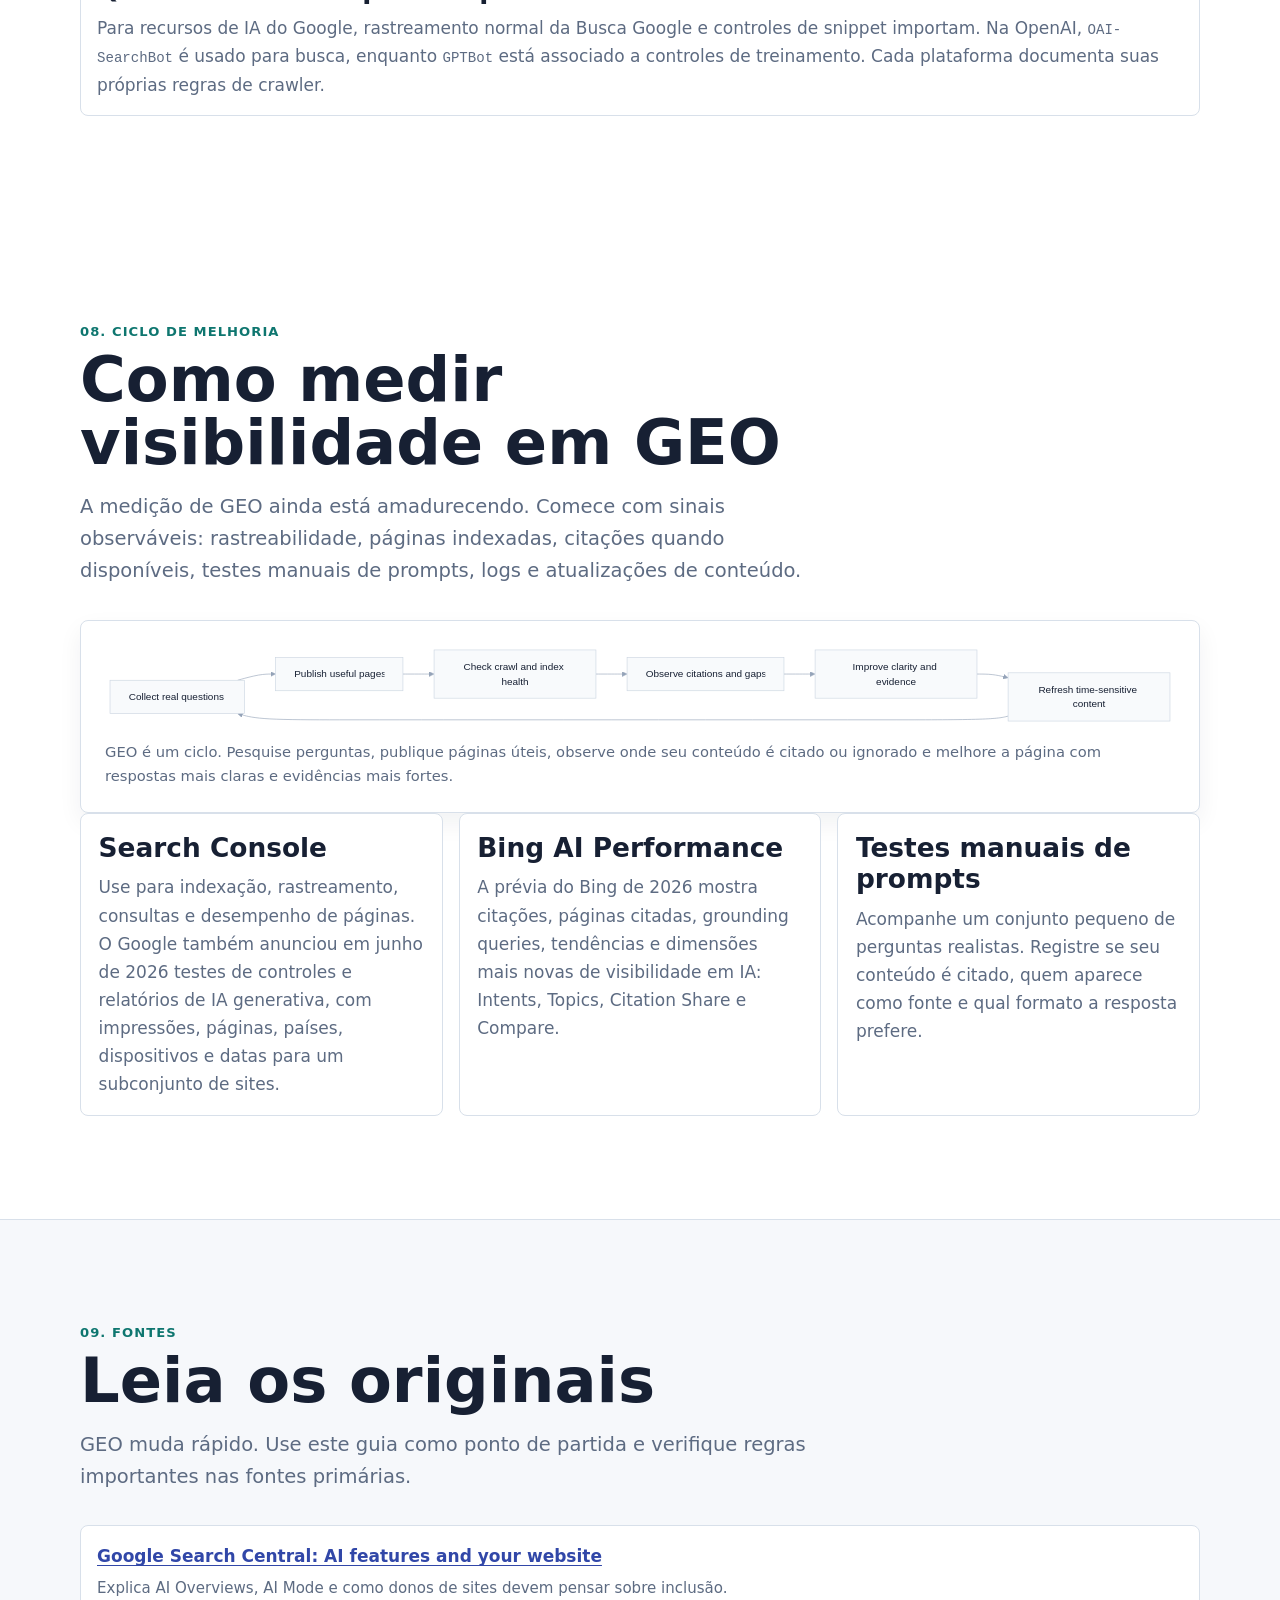
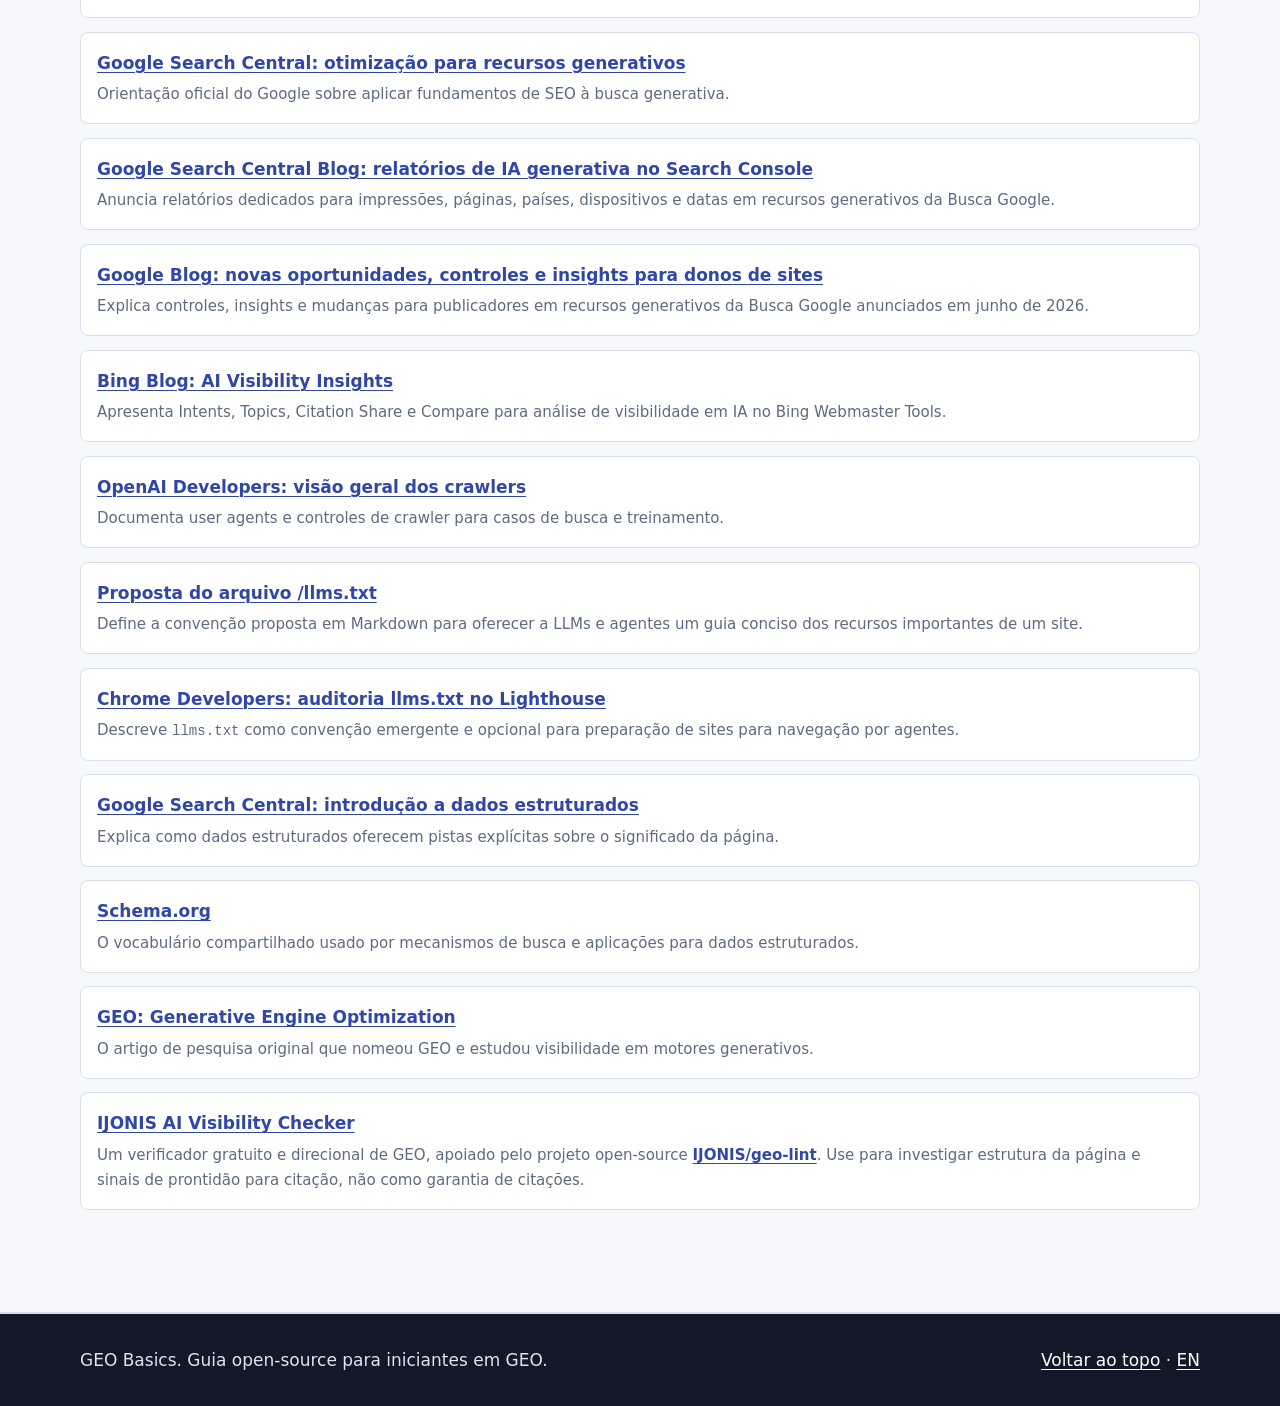
==== commit c1106965: "Polish hero and llms snippet layout" ====
--- a/lang/pt-br/index.html
+++ b/lang/pt-br/index.html
@@ -13,7 +13,7 @@
     <link rel="alternate" hreflang="pt-BR" href="https://paladini.github.io/generative-engine-optimization-basic-guide/lang/pt-br/">
     <link rel="alternate" hreflang="x-default" href="https://paladini.github.io/generative-engine-optimization-basic-guide/">
     <link rel="icon" href="../../assets/images/geo-mark.svg" type="image/svg+xml">
-    <link rel="stylesheet" href="../../assets/css/site.css?v=20260625a">
+    <link rel="stylesheet" href="../../assets/css/site.css?v=20260626a">
 
     <meta name="DC.Title" content="GEO Basics: Guia de Otimização para Motores Generativos">
     <meta name="DC.Creator" content="Fernando Paladini">
@@ -183,15 +183,6 @@
             encontrá-lo, entendê-lo, confiar nele e citá-lo. Ele não substitui o SEO; amplia o SEO para o
             contexto das respostas geradas por IA.
           </p>
-          <div class="answer-block" aria-label="Resposta curta">
-            <strong>Resposta curta:</strong>
-            <p>
-              Otimização para Motores Generativos (GEO) ajuda uma página da web a ser mais fácil de recuperar,
-              interpretar, avaliar e citar por sistemas de busca com IA. Este guia explica fundamentos de SEO,
-              estrutura de conteúdo, marcação Schema.org, controles de crawler, sinais de fonte e hábitos de
-              medição que tornam o conteúdo mais útil para pessoas e mais legível para motores de resposta.
-            </p>
-          </div>
           <nav class="reading-path" aria-label="Caminho recomendado de leitura">
             <span>Comece por aqui:</span>
             <a href="#what">definição</a>
@@ -205,36 +196,17 @@
           </div>
         </div>
 
-        <div class="hero__visual" aria-label="Mapa simplificado de GEO">
-          <div class="answer-map">
-            <div class="answer-map__row">
-              <div class="answer-map__node">
-                <strong>1. Pessoa pergunta</strong>
-                <span>Alguém digita uma dúvida real, com palavras do dia a dia.</span>
-              </div>
-              <span class="answer-map__arrow">depois</span>
-              <div class="answer-map__node">
-                <strong>2. A IA procura fontes</strong>
-                <span>O sistema busca páginas que podem ajudar a responder.</span>
-              </div>
-            </div>
-            <div class="answer-map__row">
-              <div class="answer-map__node">
-                <strong>3. Ela confere provas</strong>
-                <span>Páginas claras, dados, exemplos e contexto especializado são mais fáceis de usar.</span>
-              </div>
-              <span class="answer-map__arrow">depois</span>
-              <div class="answer-map__node">
-                <strong>4. Ela responde</strong>
-                <span>A IA monta um resumo e pode indicar as fontes de apoio.</span>
-              </div>
-            </div>
-            <div class="answer-map__wide">
-              <strong>Seu trabalho em GEO</strong>
-              <span>Escrever páginas que respondem dúvidas reais com clareza, mostram as provas e deixam a fonte fácil de verificar.</span>
-            </div>
-          </div>
-          <p class="hero__note">Use as setas do teclado para avançar pelas seções do guia.</p>
+        <div class="hero__visual hero__answer-card" aria-label="Resposta curta">
+          <strong>Resposta curta:</strong>
+          <p>
+            Otimização para Motores Generativos (GEO) ajuda uma página da web a ser mais fácil de recuperar,
+            interpretar, avaliar e citar por sistemas de busca com IA.
+          </p>
+          <p>
+            Este guia explica fundamentos de SEO, estrutura de conteúdo, marcação Schema.org, controles de
+            crawler, sinais de fonte e hábitos de medição que tornam o conteúdo mais útil para pessoas e mais
+            legível para motores de resposta.
+          </p>
         </div>
       </div>
     </section>
@@ -484,7 +456,7 @@
           </article>
 
           <article class="card">
-            <h3><code>llms.txt</code> como guia opcional do site</h3>
+            <h3>llms.txt como guia opcional do site</h3>
             <p>
               Um arquivo <code>llms.txt</code> na raiz é uma convenção proposta em Markdown para ferramentas que optam por lê-lo.
               Use para resumir o site e apontar agentes para recursos canônicos e úteis. Ele não bloqueia crawlers,
@@ -495,25 +467,20 @@
               lista URLs canônicas, dados estruturados descrevem o significado do conteúdo visível na página e
               <code>llms.txt</code> oferece uma visão curada para LLMs e agentes.
             </p>
-            <div class="snippet">
+            <div class="snippet snippet--compact">
               <div class="snippet__top">
                 <span>Exemplo de llms.txt</span>
                 <button class="copy-button" data-copy="#snippet-llms" data-copied="Copiado" data-failed="Selecione">Copiar</button>
               </div>
               <pre><code id="snippet-llms"># Site de exemplo
-
-&gt; Um guia introdutório sobre [tópico], com exemplos práticos e explicações apoiadas por fontes.
-
+&gt; Guia prático sobre [tópico], com fontes.
 ## Páginas principais
-
 - [Comece aqui](https://example.com/): Guia principal e definições.
-- [FAQ](https://example.com/faq/): Respostas curtas para perguntas comuns.
-- [Fontes de pesquisa](https://example.com/sources/): Referências primárias e metodologia.
-
+- [FAQ](https://example.com/faq/): Perguntas comuns.
+- [Fontes](https://example.com/sources/): Referências primárias.
 ## Arquivos técnicos
-
-- [Sitemap](https://example.com/sitemap.xml): URLs públicas canônicas.
-- [Regras para robôs](https://example.com/robots.txt): Orientações de acesso para crawlers.</code></pre>
+- [Sitemap](https://example.com/sitemap.xml)
+- [Robots](https://example.com/robots.txt)</code></pre>
             </div>
           </article>
 
@@ -721,6 +688,6 @@
       </div>
     </footer>
 
-    <script src="../../assets/js/site.js?v=20260625a" defer></script>
+    <script src="../../assets/js/site.js?v=20260626a" defer></script>
   </body>
 </html>
--- a/assets/css/site.css
+++ b/assets/css/site.css
@@ -183,8 +183,8 @@
 }
 
 .hero {
-  min-height: calc(100vh - 250px);
-  padding: 4.25rem 1.25rem 2.5rem;
+  min-height: calc(100svh - 78px);
+  padding: clamp(1.8rem, 4vw, 3rem) 1.25rem clamp(1.6rem, 3vw, 2.35rem);
   display: flex;
   align-items: center;
   border-bottom: 1px solid var(--line);
@@ -195,52 +195,33 @@
   max-width: var(--max);
   margin: 0 auto;
   display: grid;
-  grid-template-columns: minmax(0, 1.08fr) minmax(320px, 0.92fr);
-  gap: clamp(2rem, 6vw, 5.5rem);
+  grid-template-columns: minmax(0, 1.16fr) minmax(300px, 0.84fr);
+  gap: clamp(1.6rem, 4.5vw, 4rem);
   align-items: center;
 }
 
 .hero h1 {
   margin: 0;
-  max-width: 13ch;
-  font-size: clamp(2.75rem, 6.4vw, 5.9rem);
-  line-height: 0.98;
+  max-width: 17ch;
+  font-size: clamp(2.35rem, 4.2vw, 4rem);
+  line-height: 1;
   letter-spacing: 0;
 }
 
 .hero__subtitle {
-  margin: 1rem 0 0;
+  margin: 0.85rem 0 0;
   color: var(--indigo);
-  font-size: clamp(1.35rem, 3vw, 2.15rem);
+  font-size: clamp(1.18rem, 2.2vw, 1.65rem);
   line-height: 1.12;
   font-weight: 800;
   max-width: 13em;
 }
 
 .hero__text {
-  margin: 1.35rem 0 0;
+  margin: 1rem 0 0;
   max-width: 40rem;
   color: var(--muted);
-  font-size: 1.12rem;
-}
-
-.answer-block {
-  margin-top: 1.2rem;
-  max-width: 43rem;
-  border: 1px solid #b7ded9;
-  border-left: 5px solid var(--teal);
-  border-radius: var(--radius);
-  background: var(--surface-strong);
-  padding: 0.9rem 1rem;
-}
-
-.answer-block strong {
-  color: var(--ink);
-}
-
-.answer-block p {
-  margin: 0.25rem 0 0;
-  color: var(--muted);
+  font-size: 1.04rem;
 }
 
 .reading-path {
@@ -314,71 +295,27 @@
   position: relative;
 }
 
-.answer-map {
-  border: 1px solid var(--line);
-  border-radius: var(--radius);
-  background: linear-gradient(180deg, #ffffff, #f7fafc);
+.hero__answer-card {
+  align-self: center;
+  border: 1px solid #b7ded9;
+  border-left: 5px solid var(--teal);
+  border-radius: var(--radius);
+  background: var(--surface-strong);
   box-shadow: var(--shadow);
-  padding: clamp(1rem, 3vw, 1.45rem);
-}
-
-.answer-map__row {
-  display: grid;
-  grid-template-columns: 1fr auto 1fr;
-  align-items: center;
-  gap: 0.8rem;
-  margin: 0.85rem 0;
-}
-
-.answer-map__node {
-  min-height: 74px;
-  border: 1px solid var(--line);
-  background: #ffffff;
-  border-radius: var(--radius);
-  padding: 0.75rem;
-}
-
-.answer-map__node strong {
+  padding: clamp(1.1rem, 3vw, 1.65rem);
+}
+
+.hero__answer-card strong {
   display: block;
   color: var(--ink);
-  font-size: 0.96rem;
-}
-
-.answer-map__node span {
-  display: block;
-  color: var(--muted);
-  font-size: 0.84rem;
-  line-height: 1.35;
-  margin-top: 0.18rem;
-}
-
-.answer-map__arrow {
-  color: var(--faint);
-  font-weight: 900;
-}
-
-.answer-map__wide {
-  margin-top: 1rem;
-  border: 1px solid #b7ded9;
-  background: var(--surface-strong);
-  border-radius: var(--radius);
-  padding: 0.9rem;
-}
-
-.answer-map__wide strong,
-.answer-map__wide span {
-  display: block;
-}
-
-.answer-map__wide span {
-  color: var(--muted);
-  font-size: 0.9rem;
-}
-
-.hero__note {
-  margin: 1rem 0 0;
-  color: var(--muted);
-  font-size: 0.94rem;
+  font-size: clamp(1.2rem, 2vw, 1.55rem);
+}
+
+.hero__answer-card p {
+  margin: 0.75rem 0 0;
+  color: var(--muted);
+  font-size: clamp(1rem, 1.4vw, 1.12rem);
+  line-height: 1.6;
 }
 
 .section {
@@ -568,6 +505,24 @@
   margin: 1rem 0;
 }
 
+.snippet--compact {
+  max-width: 62rem;
+}
+
+.snippet--compact pre {
+  max-height: 13.5rem;
+  overflow: auto;
+  padding-block: 0.7rem;
+}
+
+.snippet--compact code {
+  display: block;
+  font-size: 0.82rem;
+  line-height: 1.34;
+  white-space: pre-wrap;
+  overflow-wrap: anywhere;
+}
+
 .snippet__top {
   display: flex;
   align-items: center;
@@ -598,7 +553,7 @@
 pre {
   margin: 0;
   overflow-x: auto;
-  padding: 1rem;
+  padding: 0.85rem 1rem;
 }
 
 code {
@@ -608,7 +563,7 @@
 
 pre code {
   color: var(--code-text);
-  line-height: 1.55;
+  line-height: 1.42;
 }
 
 .source-list {
@@ -710,13 +665,6 @@
     max-width: none;
   }
 
-  .answer-map__row {
-    grid-template-columns: 1fr;
-  }
-
-  .answer-map__arrow {
-    display: none;
-  }
 }
 
 @media (max-width: 560px) {
@@ -731,12 +679,35 @@
     padding-inline: 1rem;
   }
 
+  .topbar__inner {
+    gap: 0.55rem;
+    padding-block: 0.6rem;
+  }
+
   .topbar__links {
+    width: 100%;
+    flex-wrap: nowrap;
     justify-content: flex-start;
+    overflow-x: auto;
+    padding-bottom: 0.15rem;
+    scrollbar-width: thin;
+  }
+
+  .topbar__links a {
+    flex: 0 0 auto;
+    padding-inline: 0.45rem;
   }
 
   .hero h1 {
-    font-size: clamp(3rem, 17vw, 4.2rem);
+    font-size: clamp(2rem, 10vw, 2.85rem);
+  }
+
+  .hero__subtitle {
+    font-size: clamp(1.08rem, 5vw, 1.34rem);
+  }
+
+  .hero__text {
+    font-size: 1rem;
   }
 
   .hero__actions {
@@ -744,8 +715,8 @@
     align-items: stretch;
   }
 
-  .hero__visual {
-    display: none;
+  .hero__answer-card {
+    box-shadow: none;
   }
 
   .button {
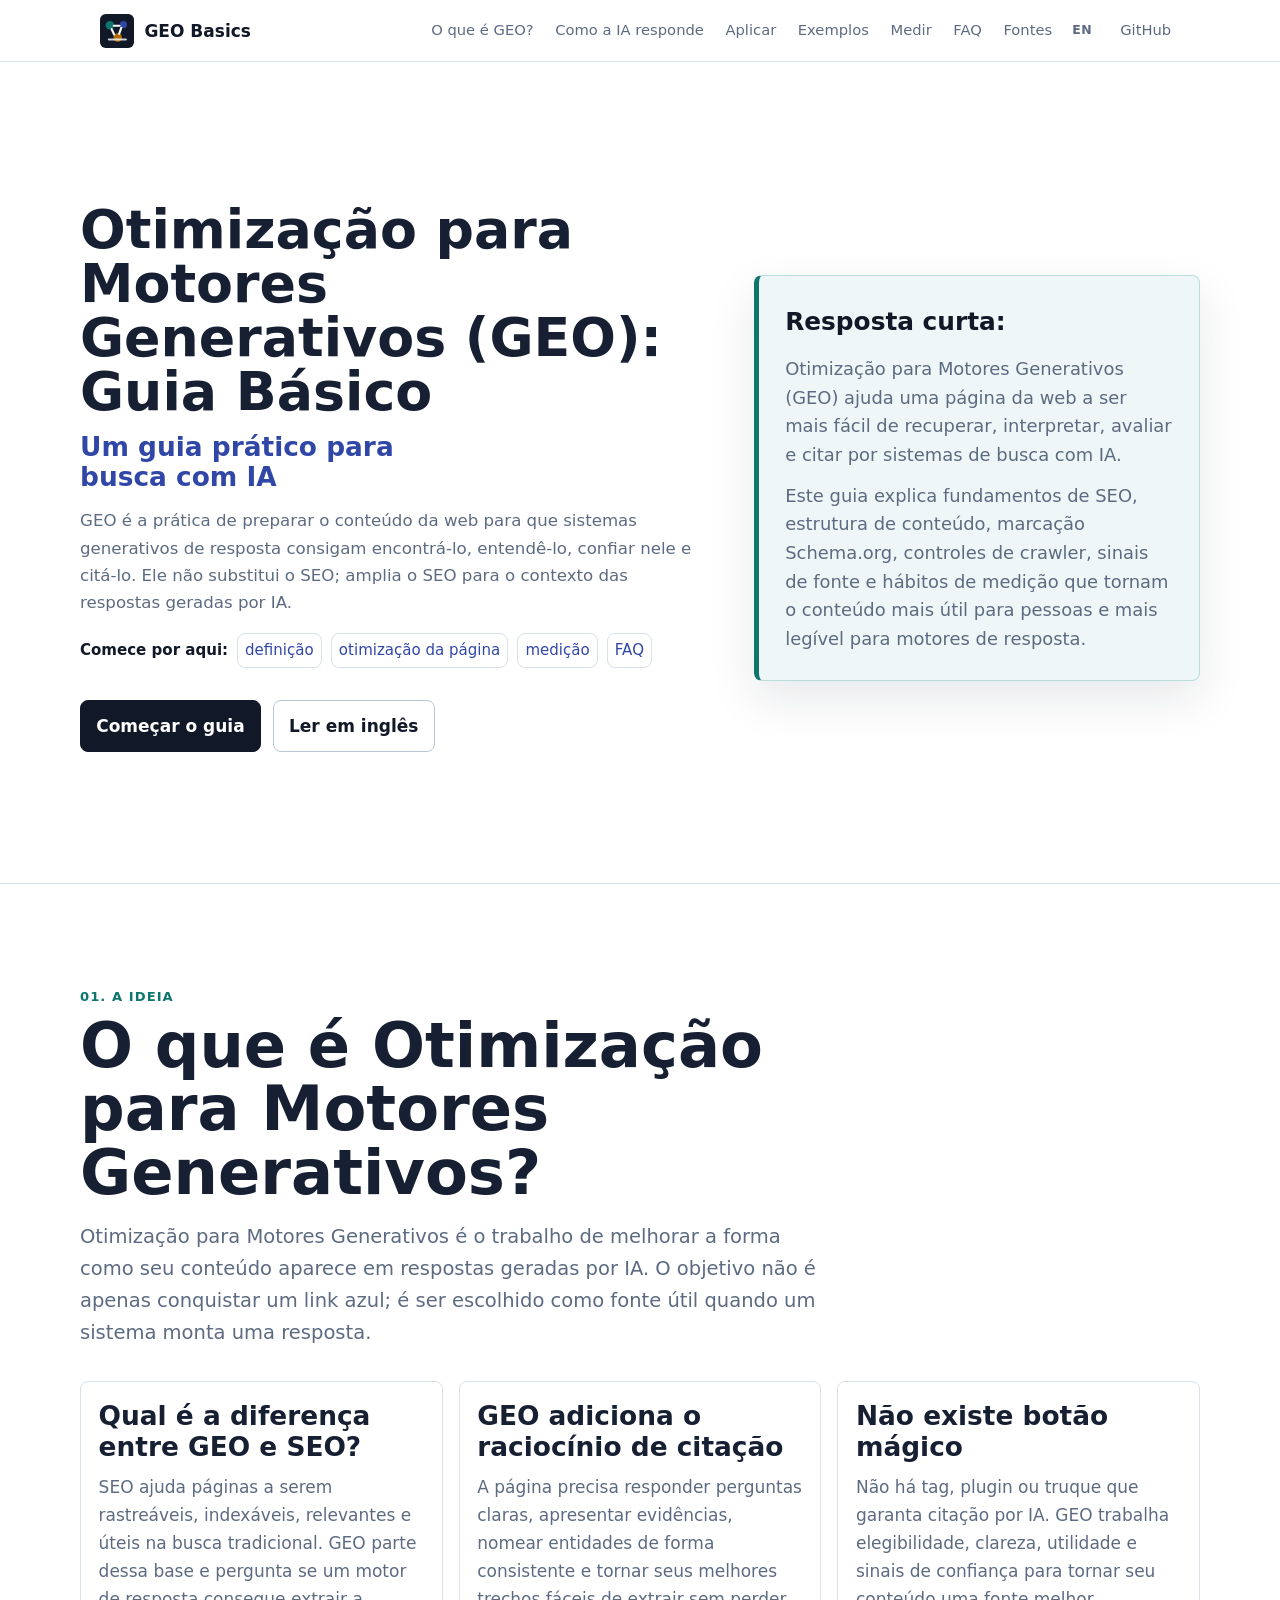
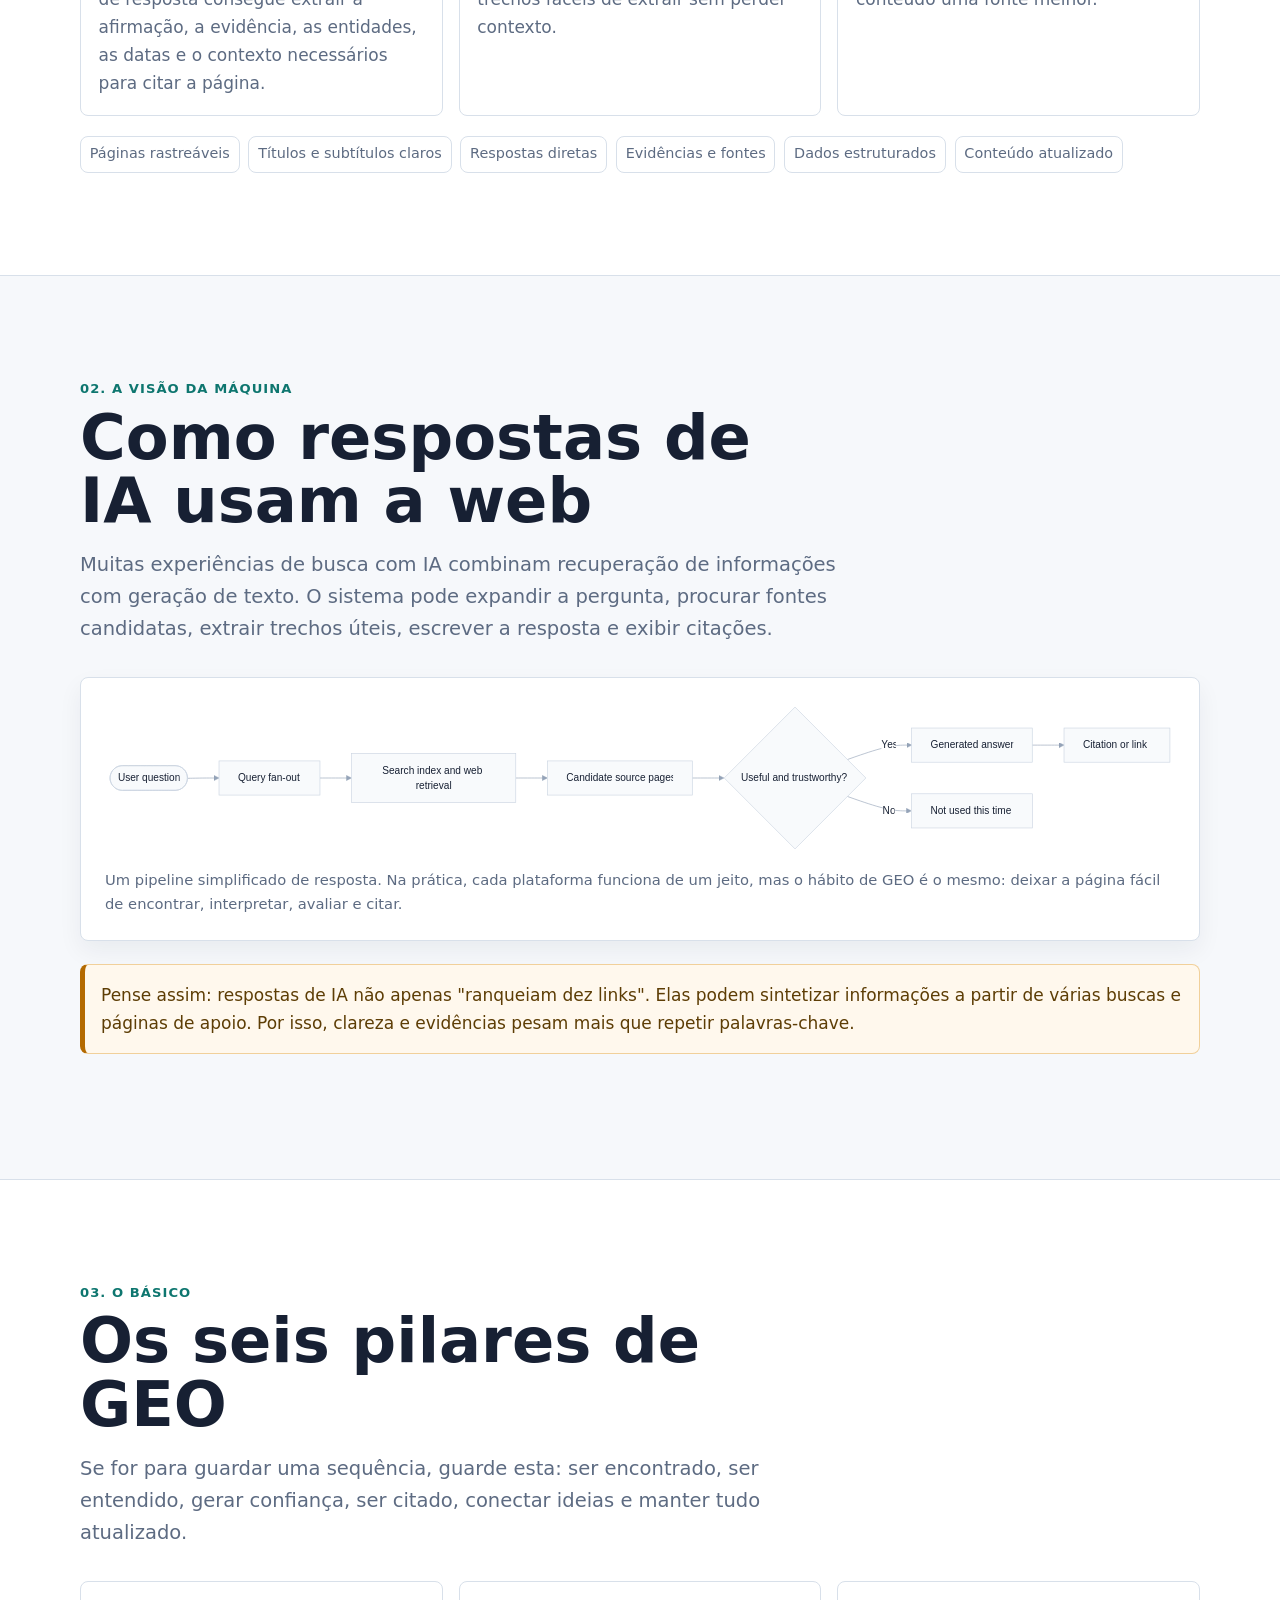
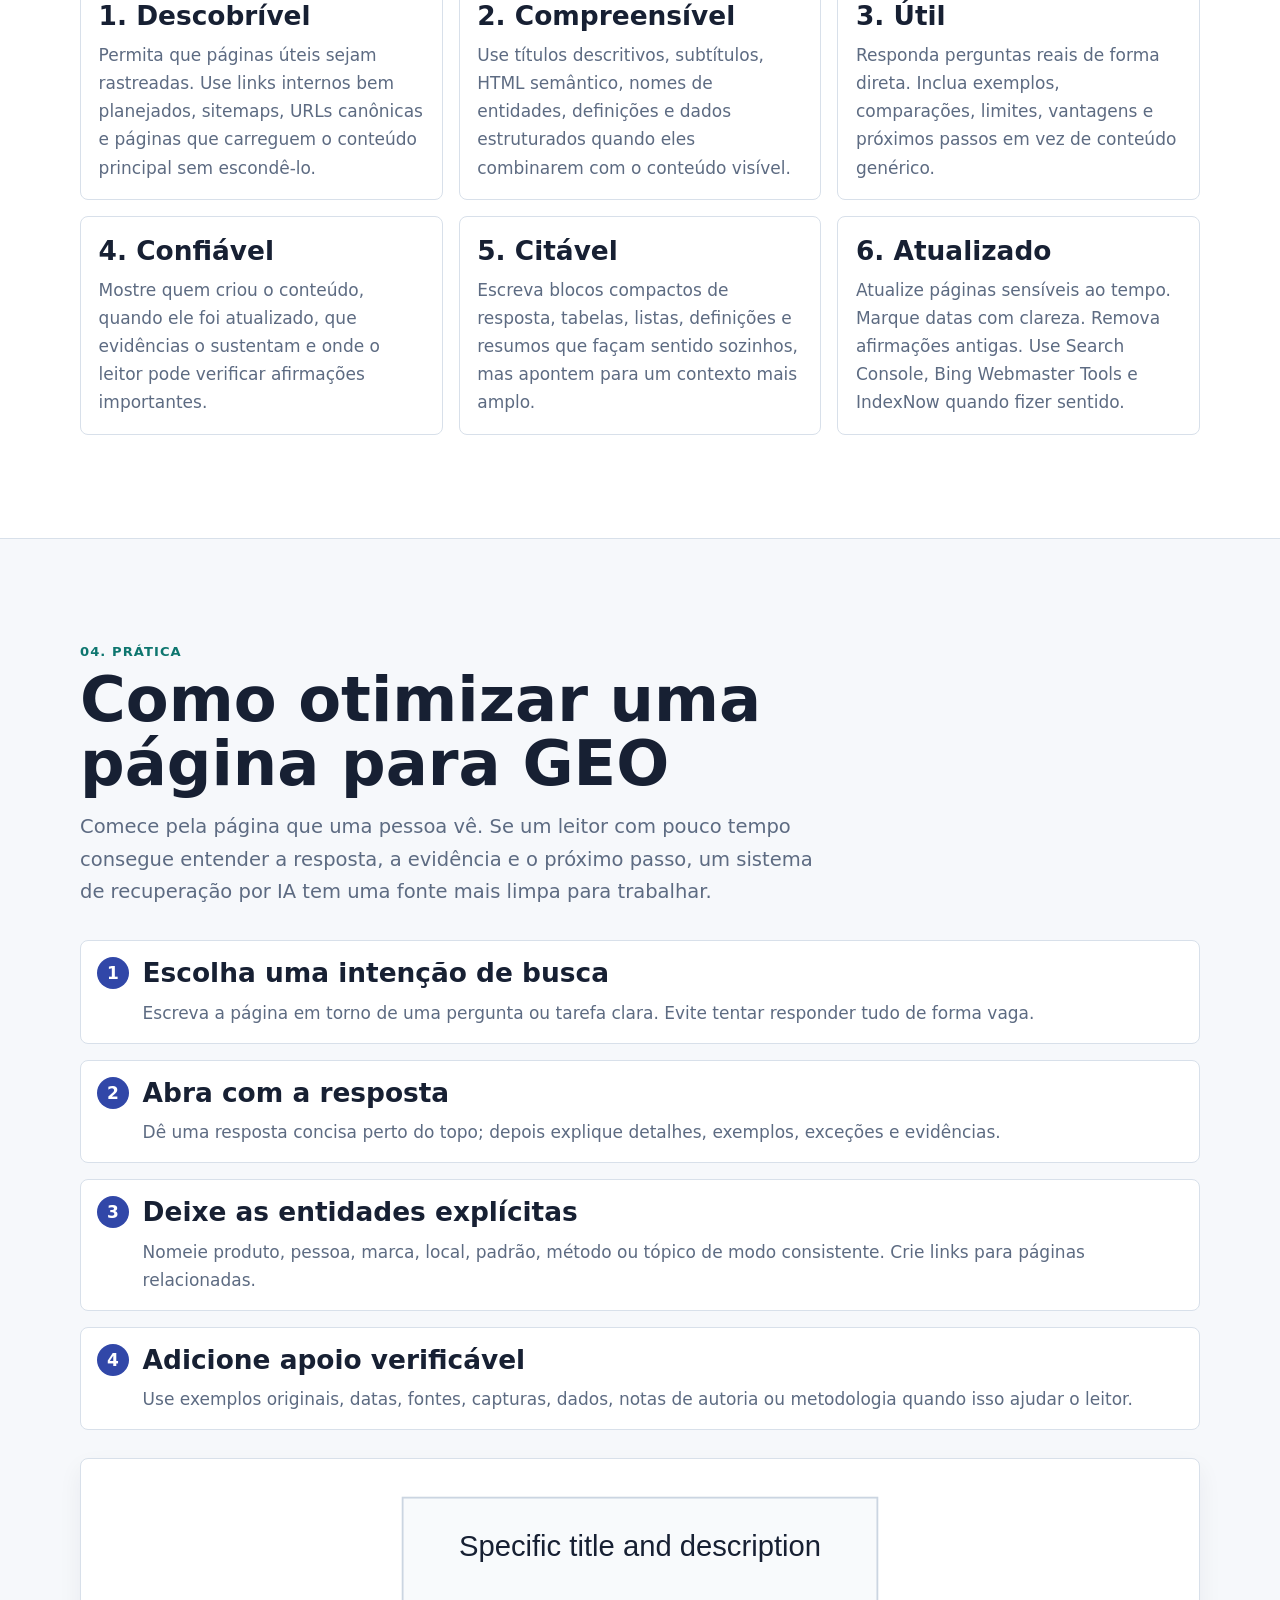
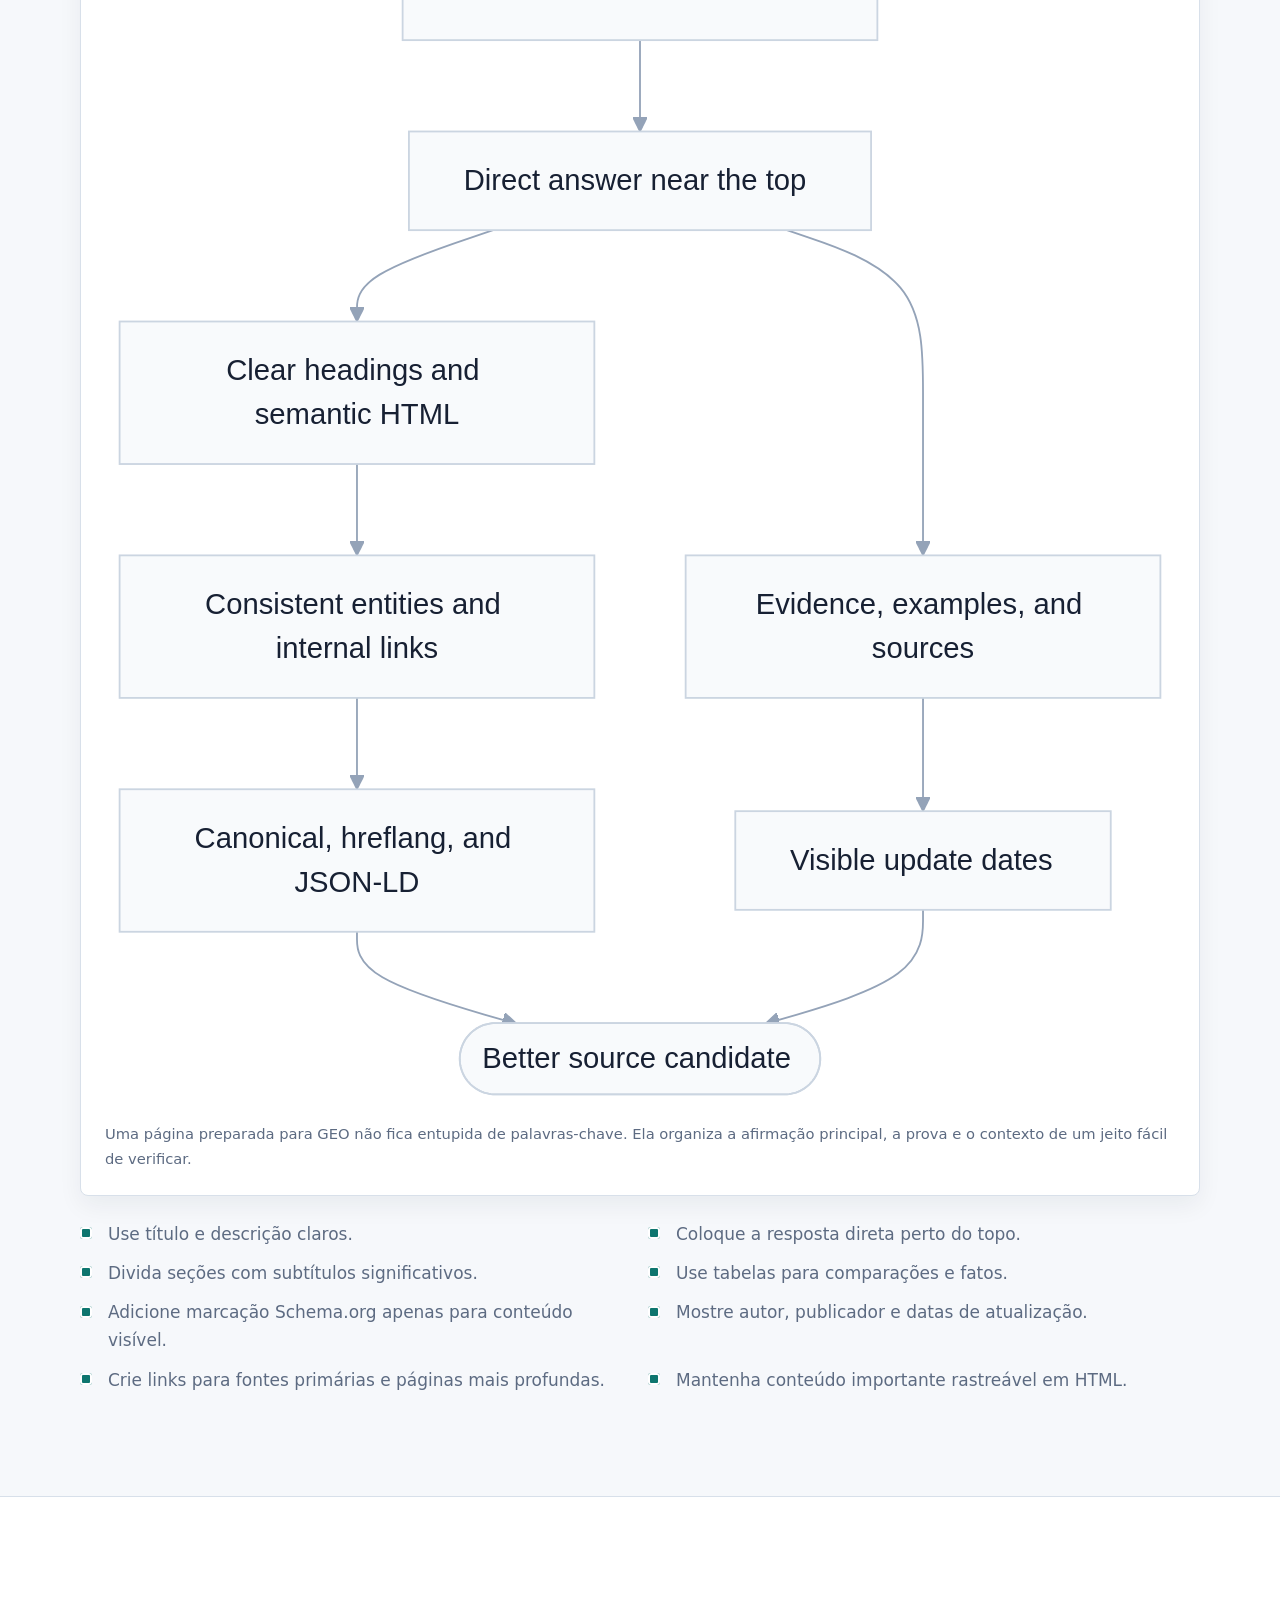
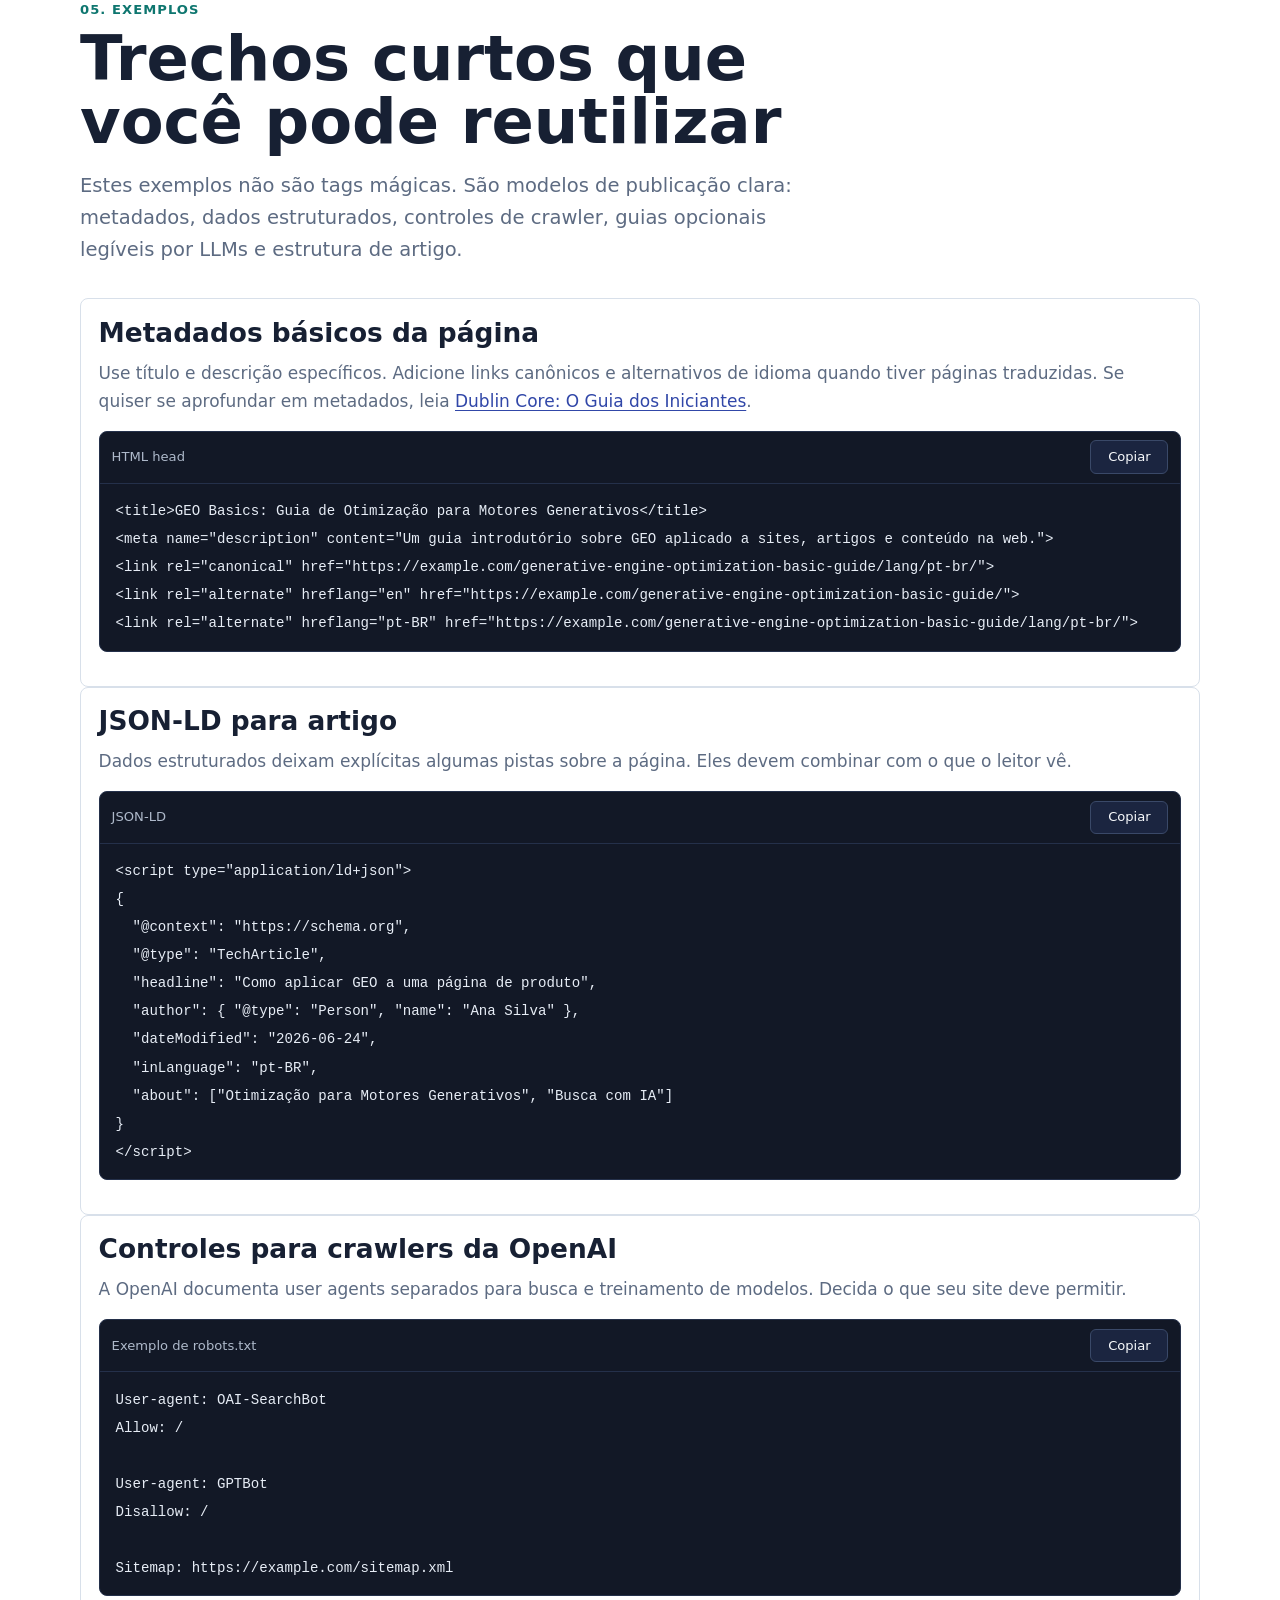
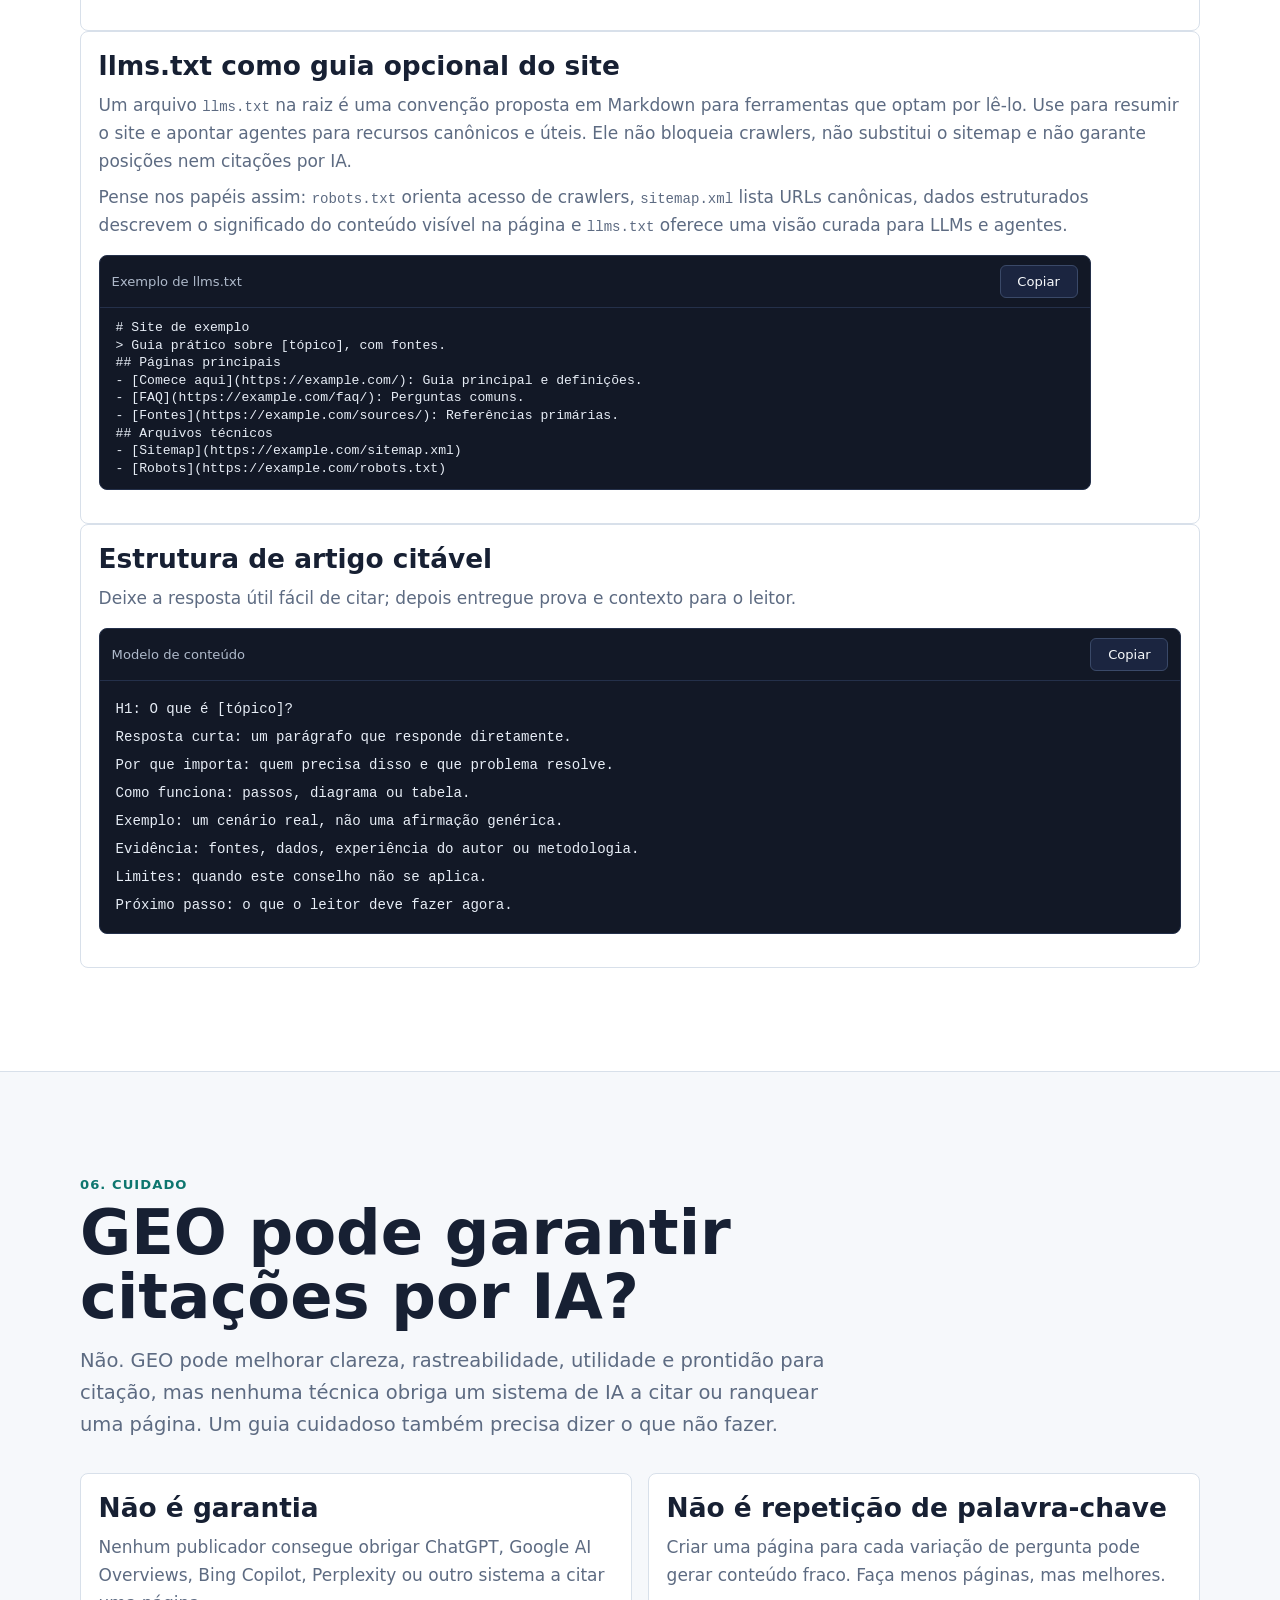
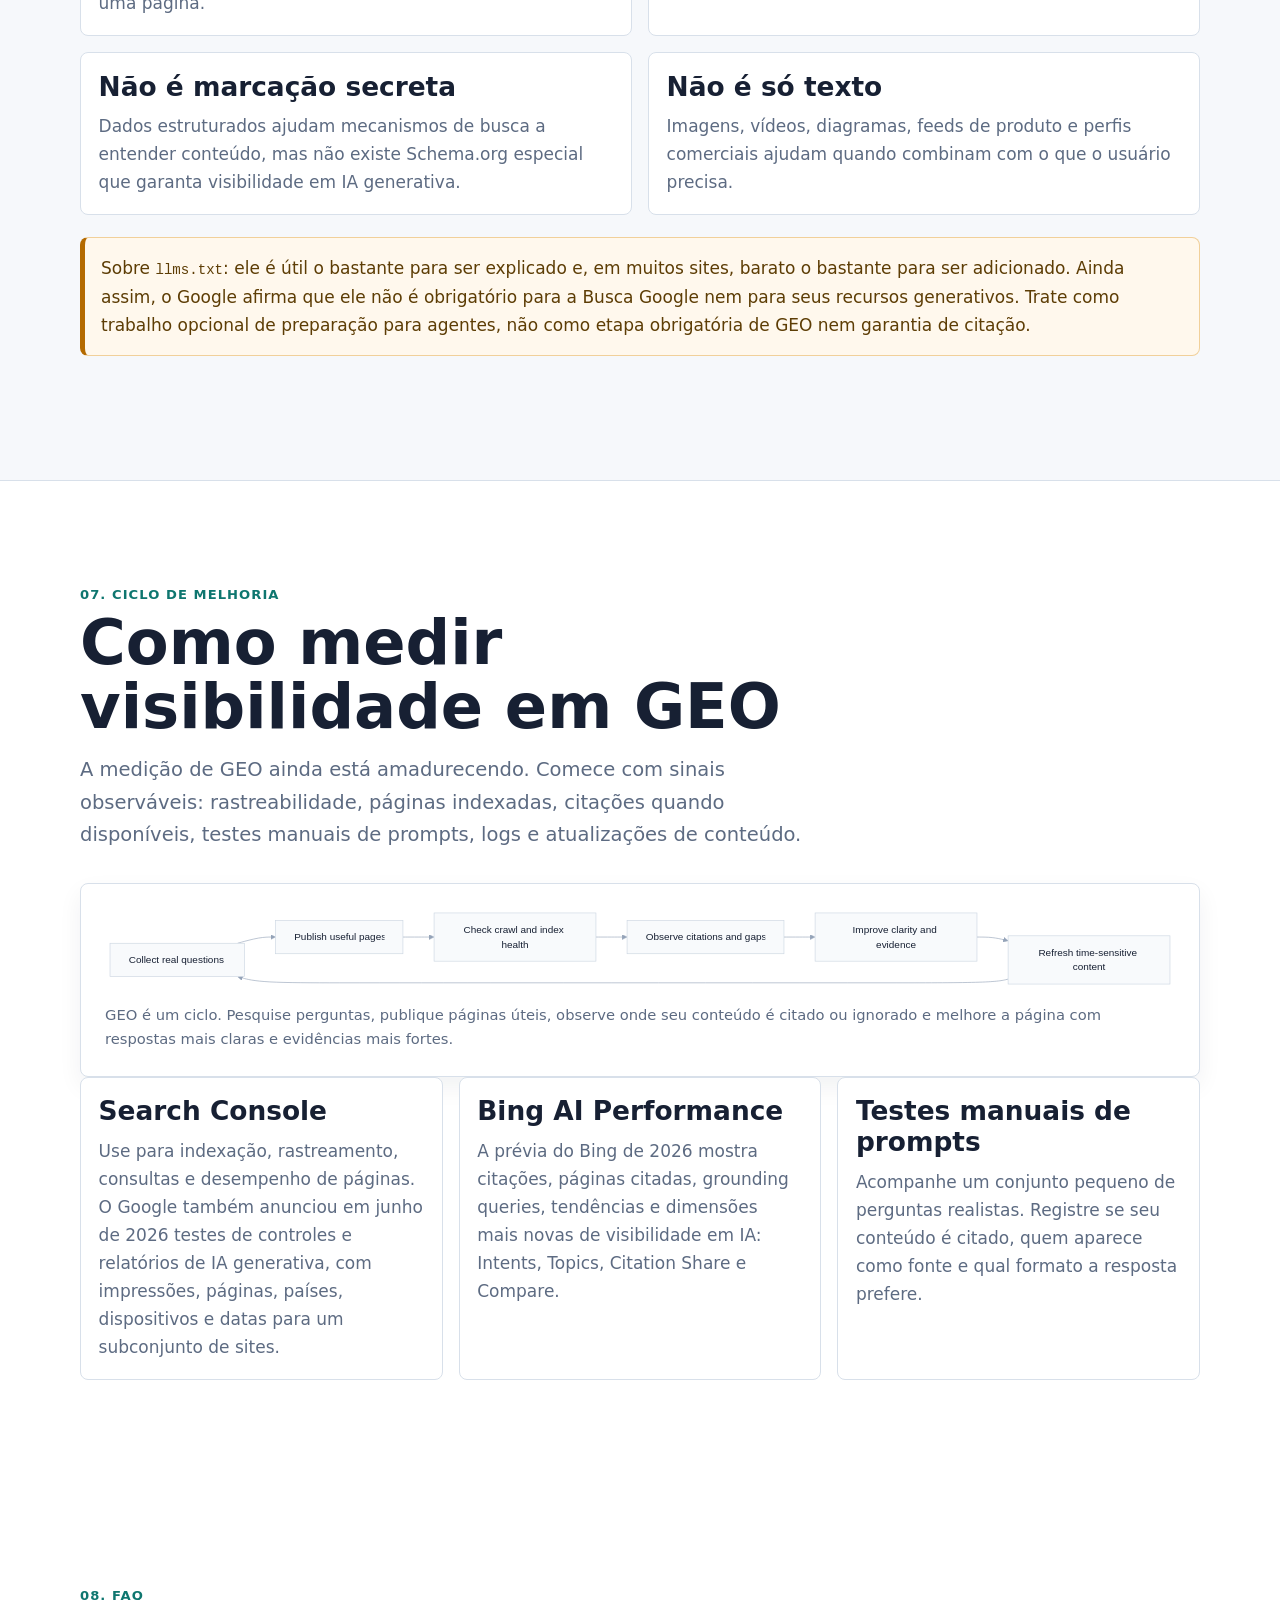
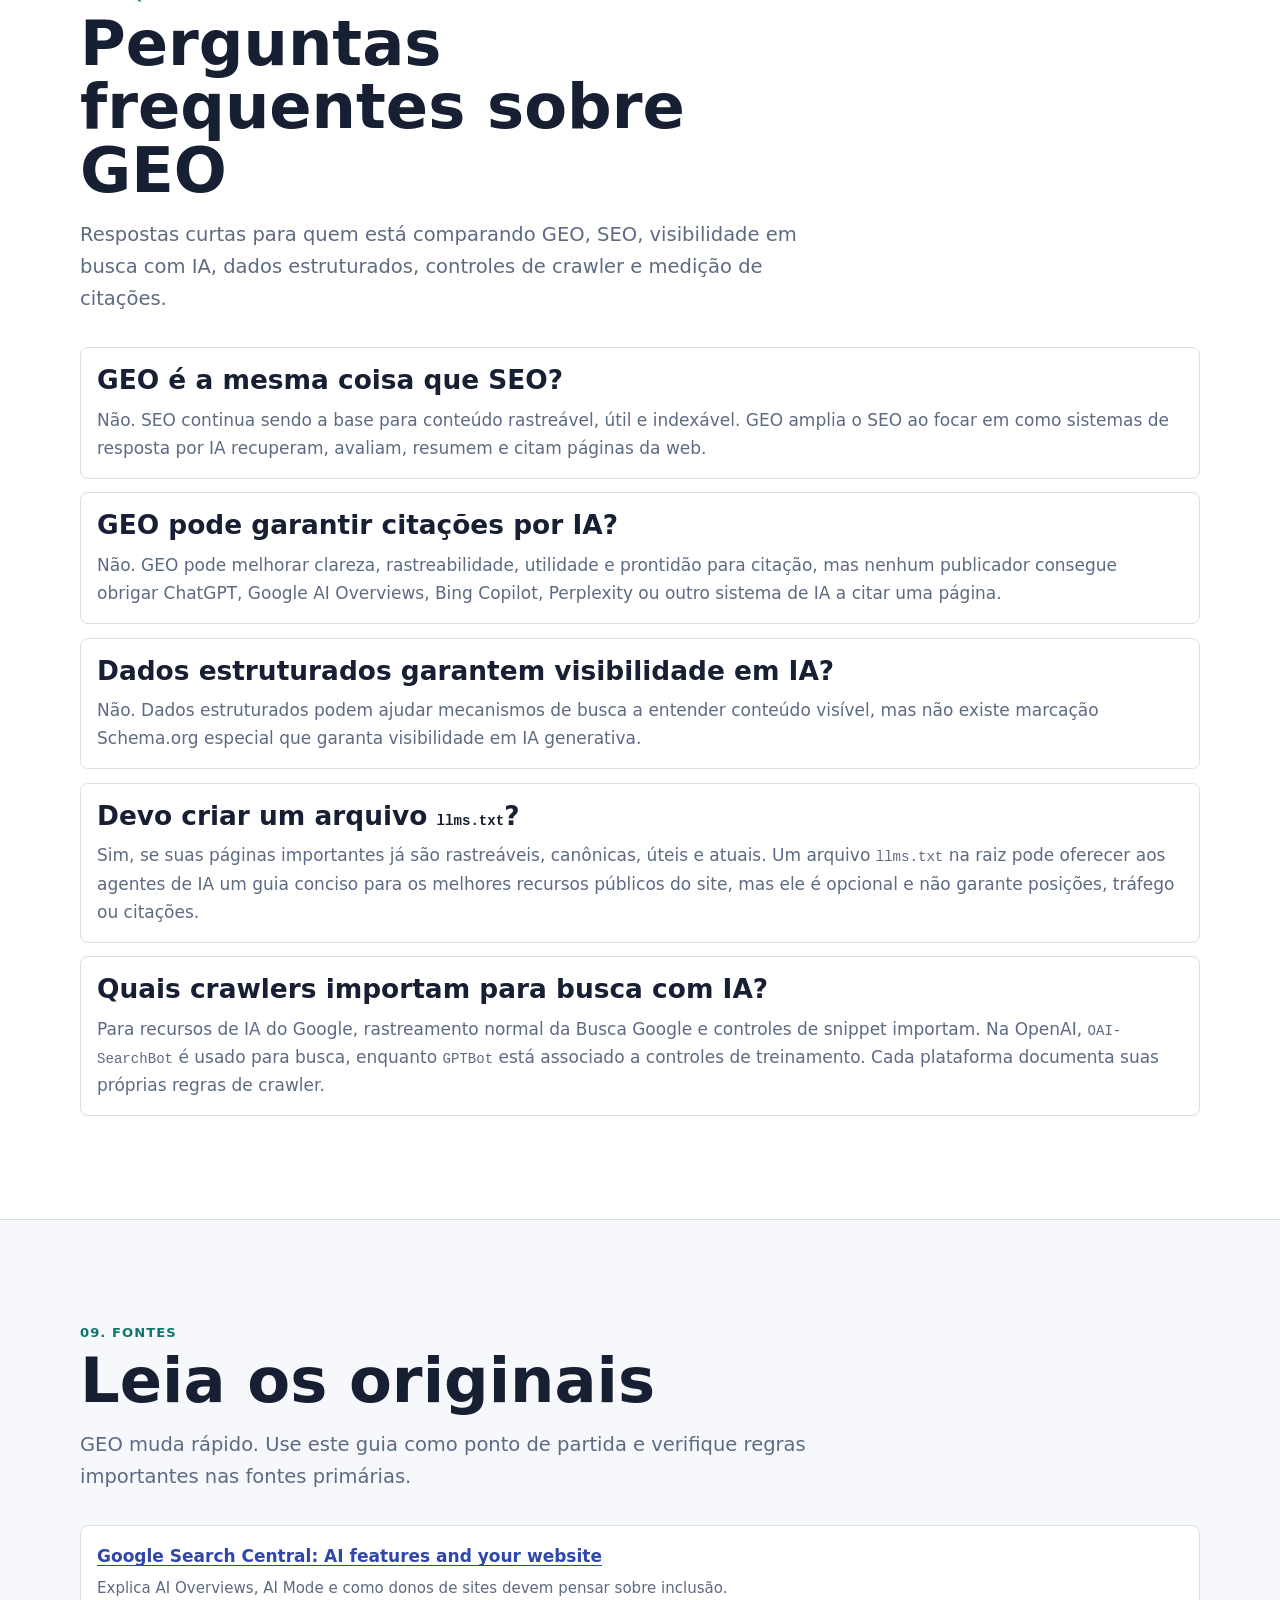
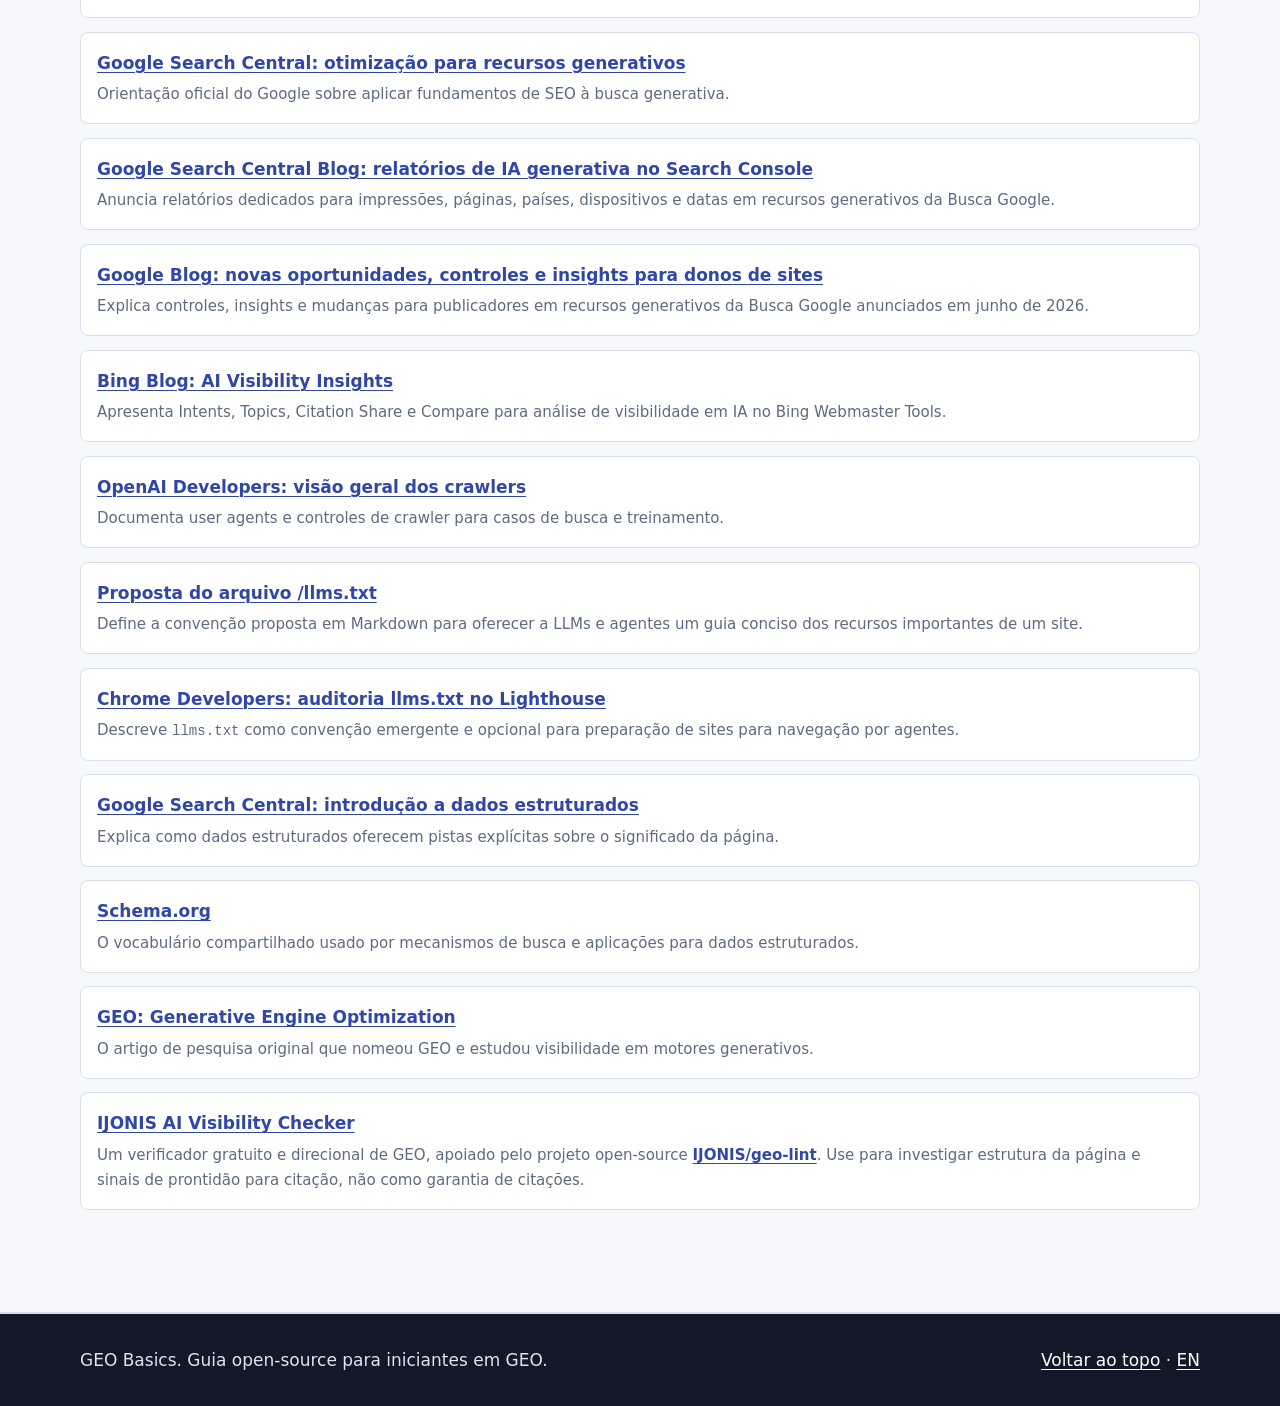
==== commit b98a4217: "Move FAQ after measurement section" ====
--- a/lang/pt-br/index.html
+++ b/lang/pt-br/index.html
@@ -161,8 +161,8 @@
           <a href="#systems">Como a IA responde</a>
           <a href="#apply">Aplicar</a>
           <a href="#examples">Exemplos</a>
+          <a href="#measure">Medir</a>
           <a href="#faq">FAQ</a>
-          <a href="#measure">Medir</a>
           <a href="#sources">Fontes</a>
           <a class="language-switch" href="../../index.html" hreflang="en" aria-label="Ler em inglês" title="Ler em inglês">
             <span class="language-switch__label" lang="en" aria-hidden="true">EN</span>
@@ -187,8 +187,8 @@
             <span>Comece por aqui:</span>
             <a href="#what">definição</a>
             <a href="#apply">otimização da página</a>
+            <a href="#measure">medição</a>
             <a href="#faq">FAQ</a>
-            <a href="#measure">medição</a>
           </nav>
           <div class="hero__actions">
             <a class="button button--primary" href="#what">Começar o guia</a>
@@ -545,46 +545,10 @@
         </div>
       </section>
 
-      <section class="section" id="faq">
-        <div class="section__inner">
-          <div class="section__header">
-            <span class="section__number">07. FAQ</span>
-            <h2>Perguntas frequentes sobre GEO</h2>
-            <p class="lead">
-              Respostas curtas para quem está comparando GEO, SEO, visibilidade em busca com IA,
-              dados estruturados, controles de crawler e medição de citações.
-            </p>
-          </div>
-
-          <div class="faq-list">
-            <article class="faq-item">
-              <h3>GEO é a mesma coisa que SEO?</h3>
-              <p>Não. SEO continua sendo a base para conteúdo rastreável, útil e indexável. GEO amplia o SEO ao focar em como sistemas de resposta por IA recuperam, avaliam, resumem e citam páginas da web.</p>
-            </article>
-            <article class="faq-item">
-              <h3>GEO pode garantir citações por IA?</h3>
-              <p>Não. GEO pode melhorar clareza, rastreabilidade, utilidade e prontidão para citação, mas nenhum publicador consegue obrigar ChatGPT, Google AI Overviews, Bing Copilot, Perplexity ou outro sistema de IA a citar uma página.</p>
-            </article>
-            <article class="faq-item">
-              <h3>Dados estruturados garantem visibilidade em IA?</h3>
-              <p>Não. Dados estruturados podem ajudar mecanismos de busca a entender conteúdo visível, mas não existe marcação Schema.org especial que garanta visibilidade em IA generativa.</p>
-            </article>
-            <article class="faq-item">
-              <h3>Devo criar um arquivo <code>llms.txt</code>?</h3>
-              <p>Sim, se suas páginas importantes já são rastreáveis, canônicas, úteis e atuais. Um arquivo <code>llms.txt</code> na raiz pode oferecer aos agentes de IA um guia conciso para os melhores recursos públicos do site, mas ele é opcional e não garante posições, tráfego ou citações.</p>
-            </article>
-            <article class="faq-item">
-              <h3>Quais crawlers importam para busca com IA?</h3>
-              <p>Para recursos de IA do Google, rastreamento normal da Busca Google e controles de snippet importam. Na OpenAI, <code>OAI-SearchBot</code> é usado para busca, enquanto <code>GPTBot</code> está associado a controles de treinamento. Cada plataforma documenta suas próprias regras de crawler.</p>
-            </article>
-          </div>
-        </div>
-      </section>
-
       <section class="section" id="measure">
         <div class="section__inner">
           <div class="section__header">
-            <span class="section__number">08. Ciclo de melhoria</span>
+            <span class="section__number">07. Ciclo de melhoria</span>
             <h2>Como medir visibilidade em GEO</h2>
             <p class="lead">
               A medição de GEO ainda está amadurecendo. Comece com sinais observáveis: rastreabilidade,
@@ -617,6 +581,42 @@
         </div>
       </section>
 
+      <section class="section" id="faq">
+        <div class="section__inner">
+          <div class="section__header">
+            <span class="section__number">08. FAQ</span>
+            <h2>Perguntas frequentes sobre GEO</h2>
+            <p class="lead">
+              Respostas curtas para quem está comparando GEO, SEO, visibilidade em busca com IA,
+              dados estruturados, controles de crawler e medição de citações.
+            </p>
+          </div>
+
+          <div class="faq-list">
+            <article class="faq-item">
+              <h3>GEO é a mesma coisa que SEO?</h3>
+              <p>Não. SEO continua sendo a base para conteúdo rastreável, útil e indexável. GEO amplia o SEO ao focar em como sistemas de resposta por IA recuperam, avaliam, resumem e citam páginas da web.</p>
+            </article>
+            <article class="faq-item">
+              <h3>GEO pode garantir citações por IA?</h3>
+              <p>Não. GEO pode melhorar clareza, rastreabilidade, utilidade e prontidão para citação, mas nenhum publicador consegue obrigar ChatGPT, Google AI Overviews, Bing Copilot, Perplexity ou outro sistema de IA a citar uma página.</p>
+            </article>
+            <article class="faq-item">
+              <h3>Dados estruturados garantem visibilidade em IA?</h3>
+              <p>Não. Dados estruturados podem ajudar mecanismos de busca a entender conteúdo visível, mas não existe marcação Schema.org especial que garanta visibilidade em IA generativa.</p>
+            </article>
+            <article class="faq-item">
+              <h3>Devo criar um arquivo <code>llms.txt</code>?</h3>
+              <p>Sim, se suas páginas importantes já são rastreáveis, canônicas, úteis e atuais. Um arquivo <code>llms.txt</code> na raiz pode oferecer aos agentes de IA um guia conciso para os melhores recursos públicos do site, mas ele é opcional e não garante posições, tráfego ou citações.</p>
+            </article>
+            <article class="faq-item">
+              <h3>Quais crawlers importam para busca com IA?</h3>
+              <p>Para recursos de IA do Google, rastreamento normal da Busca Google e controles de snippet importam. Na OpenAI, <code>OAI-SearchBot</code> é usado para busca, enquanto <code>GPTBot</code> está associado a controles de treinamento. Cada plataforma documenta suas próprias regras de crawler.</p>
+            </article>
+          </div>
+        </div>
+      </section>
+
       <section class="section section--soft" id="sources">
         <div class="section__inner">
           <div class="section__header">
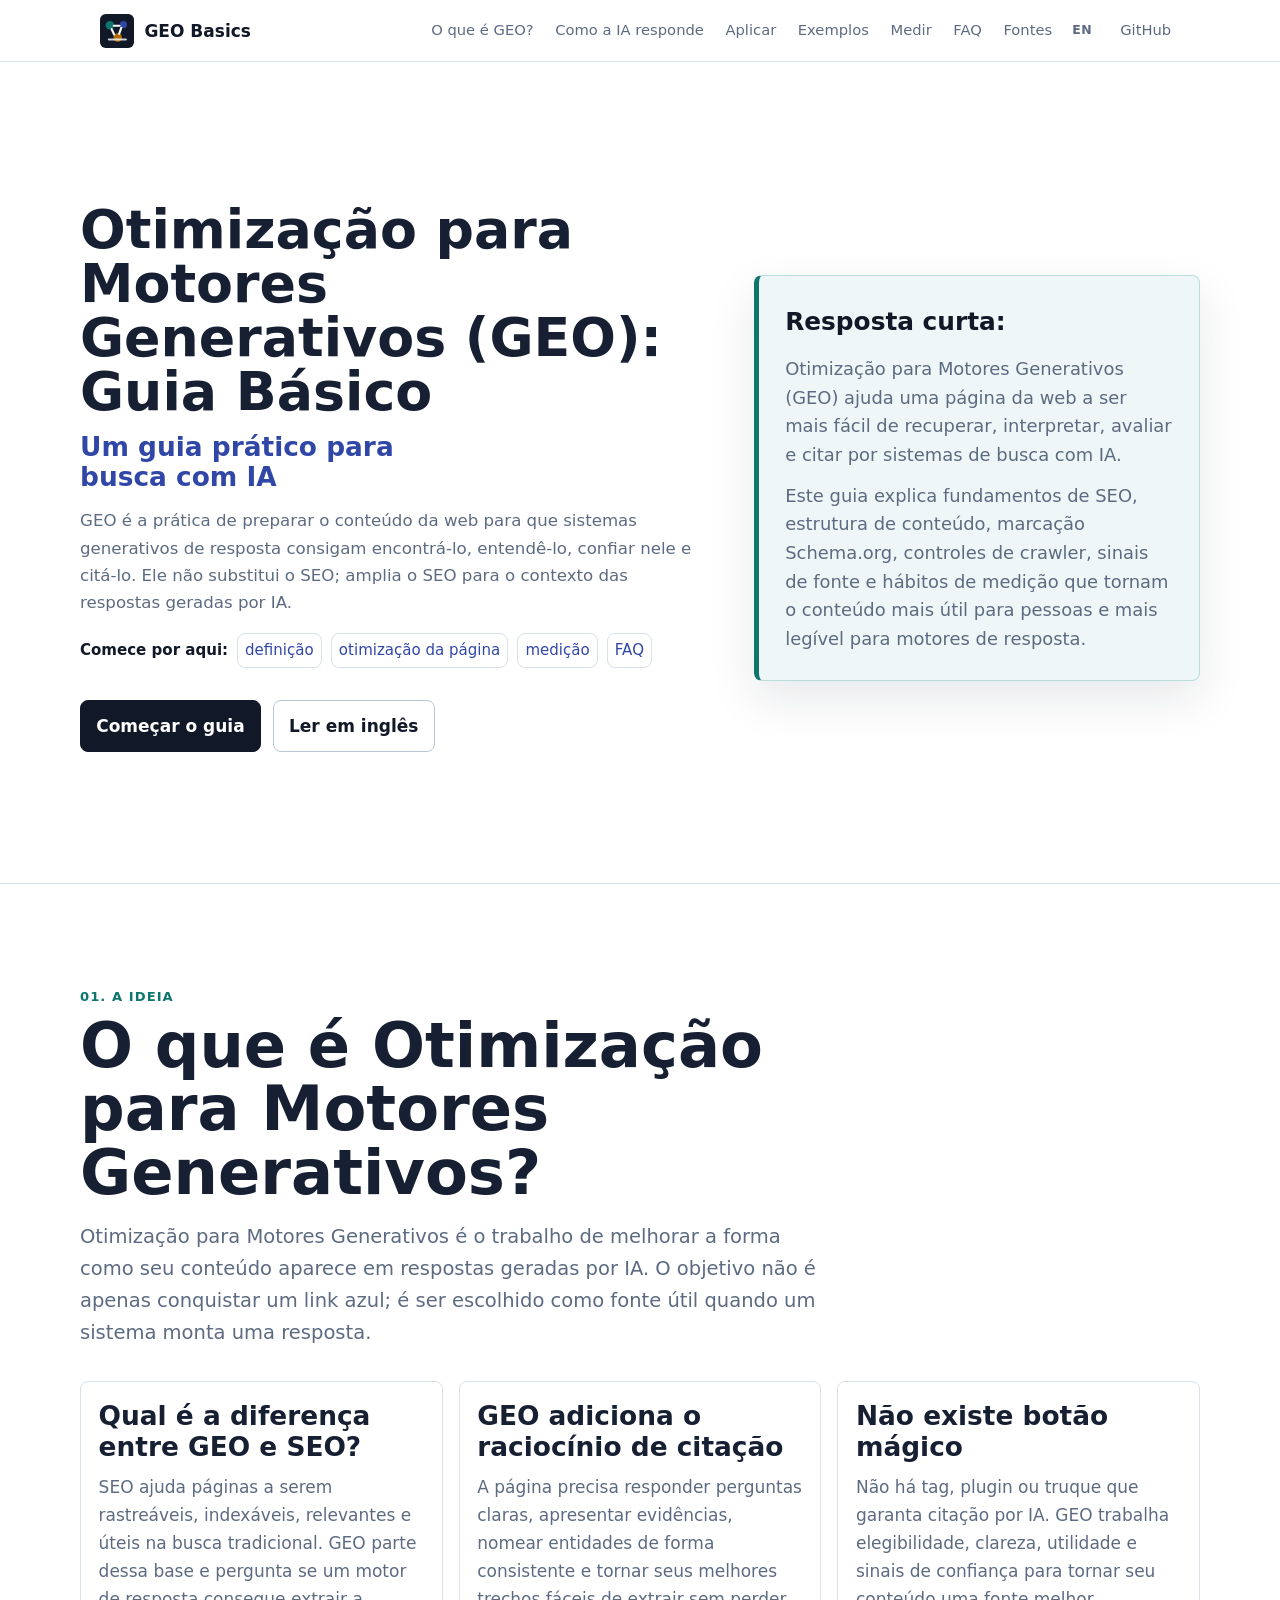
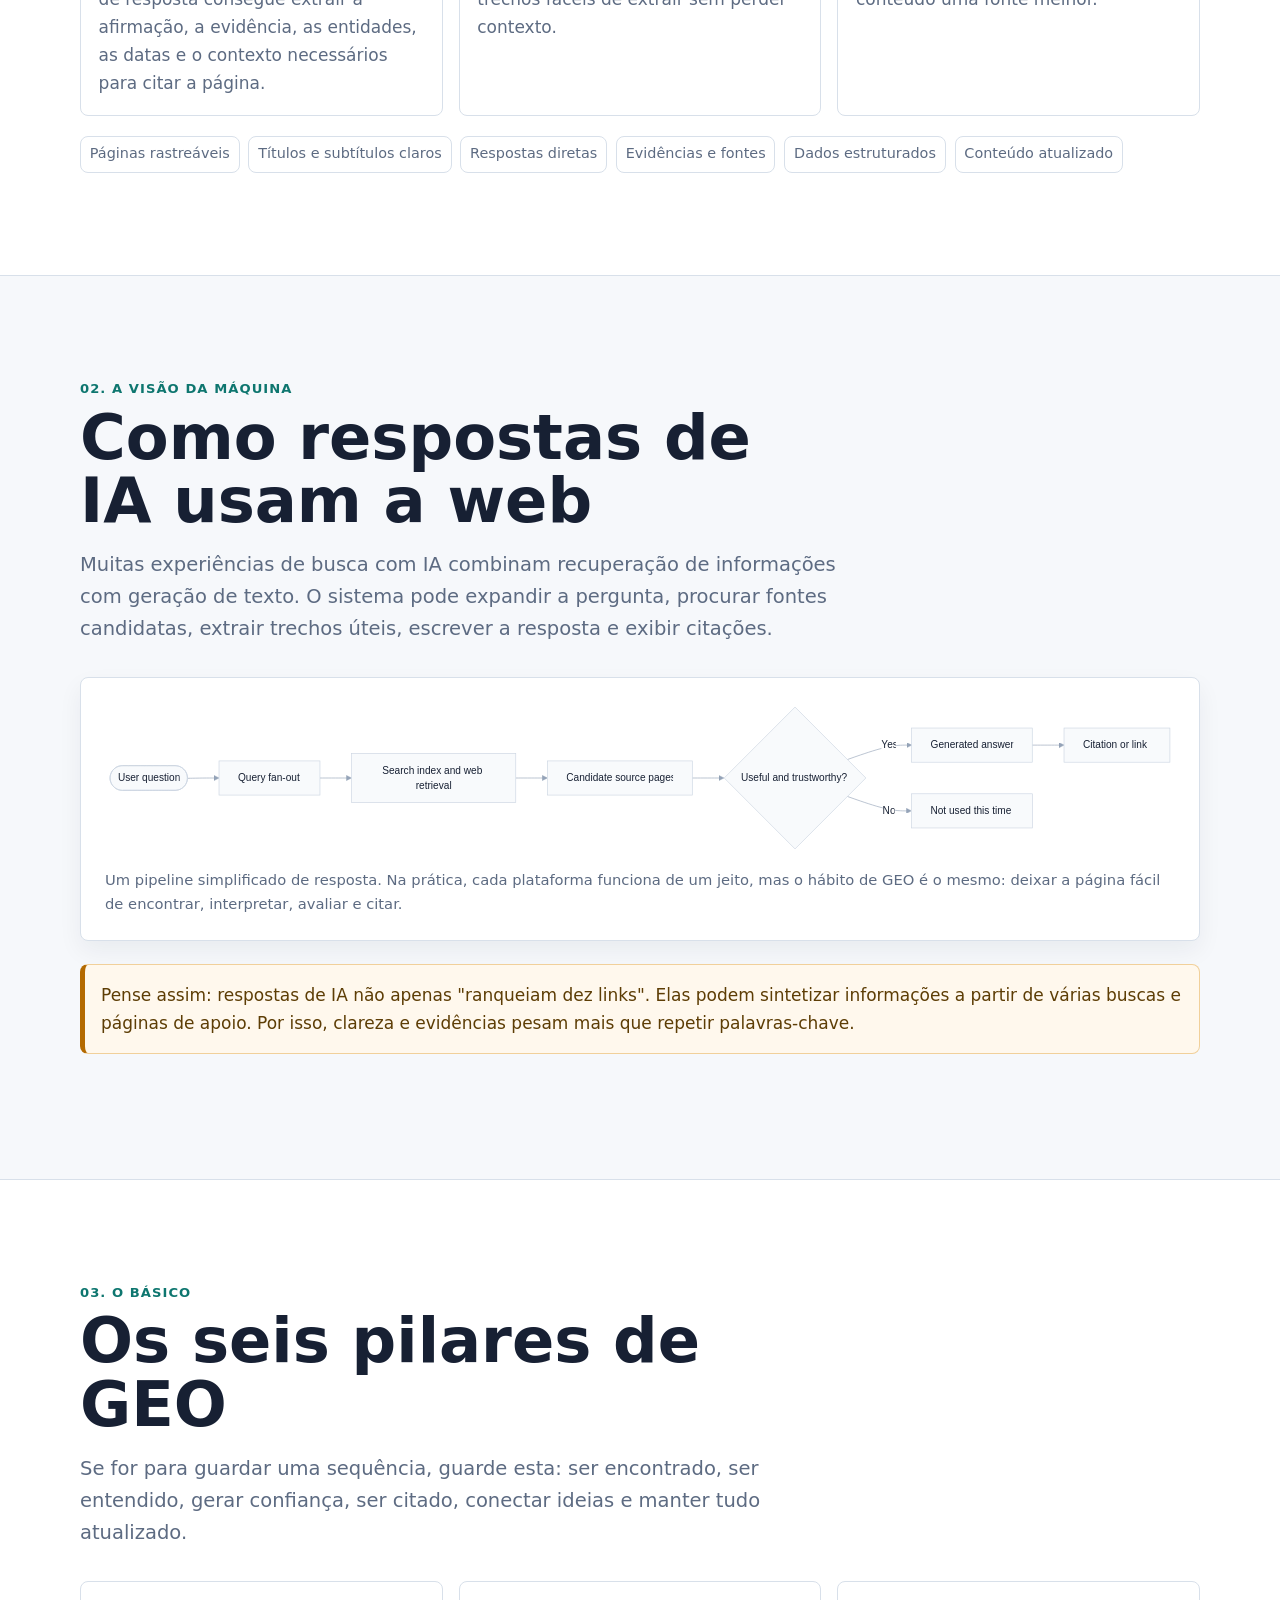
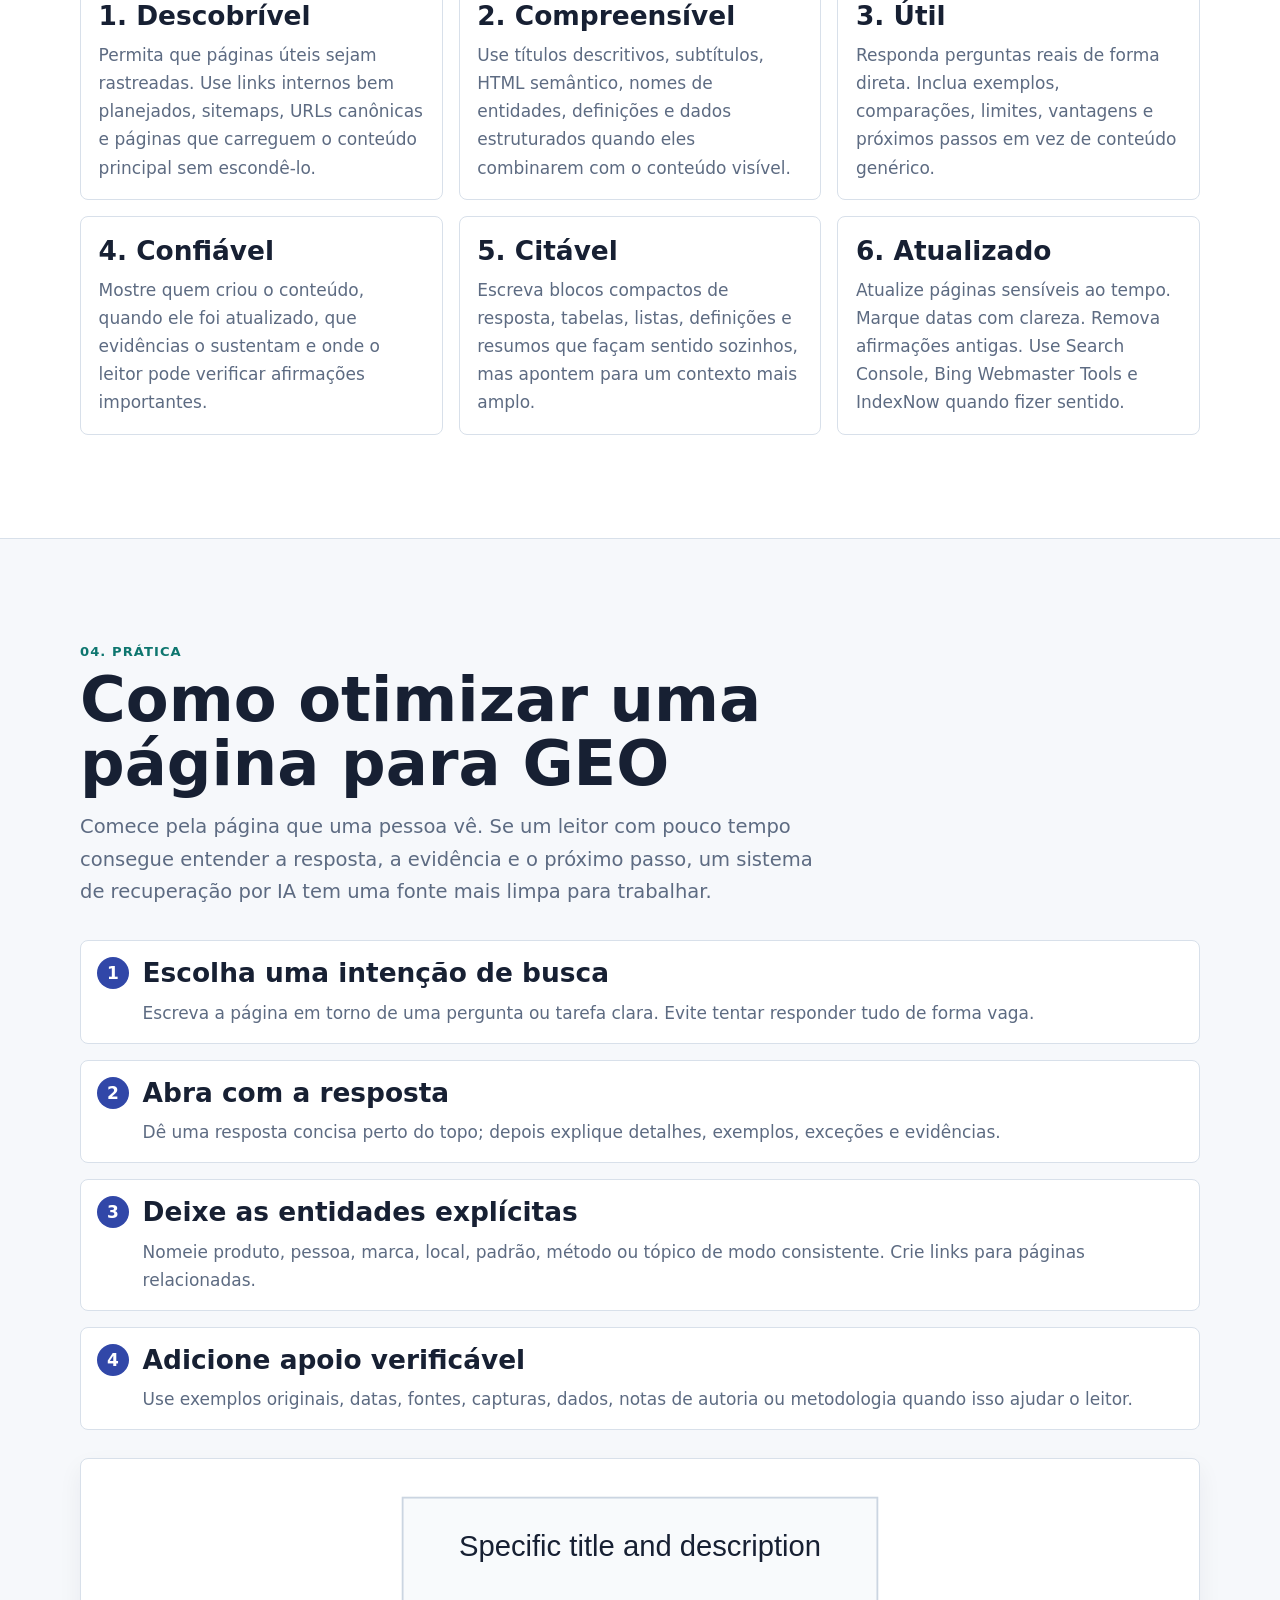
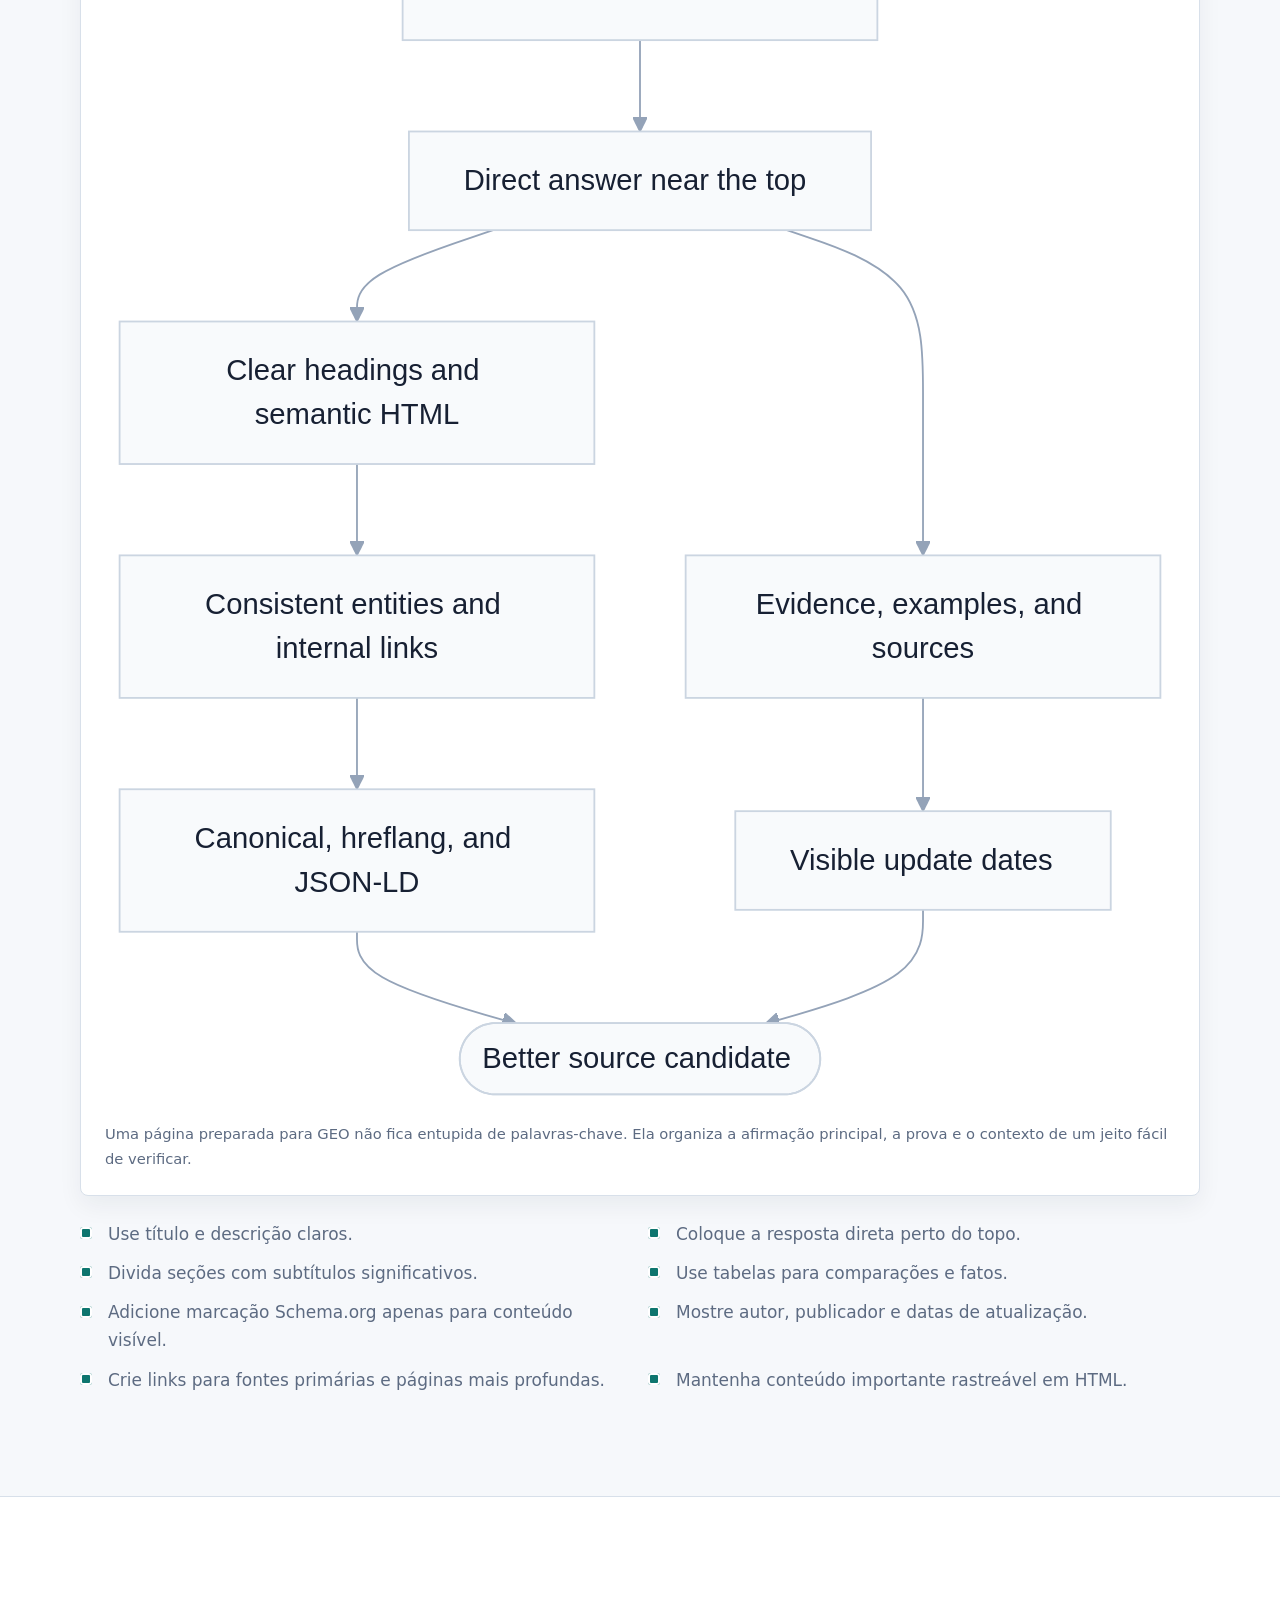
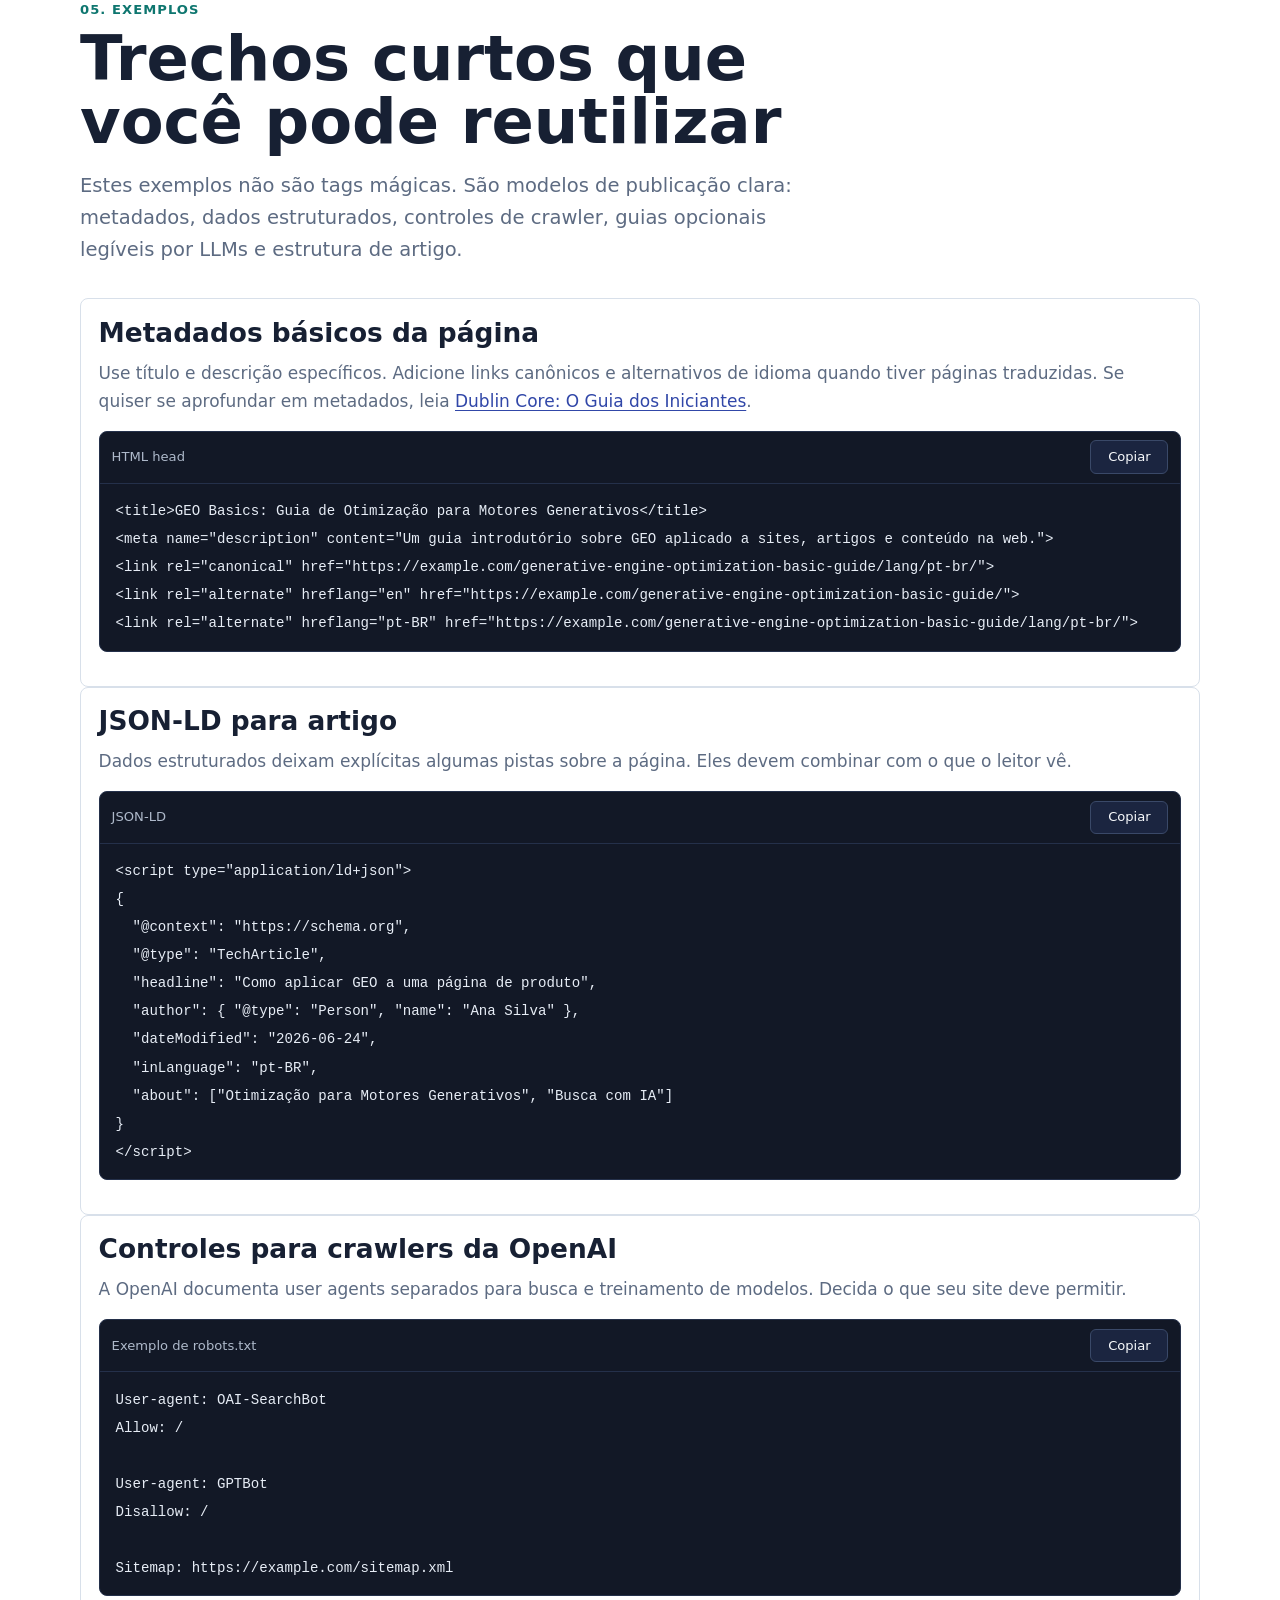
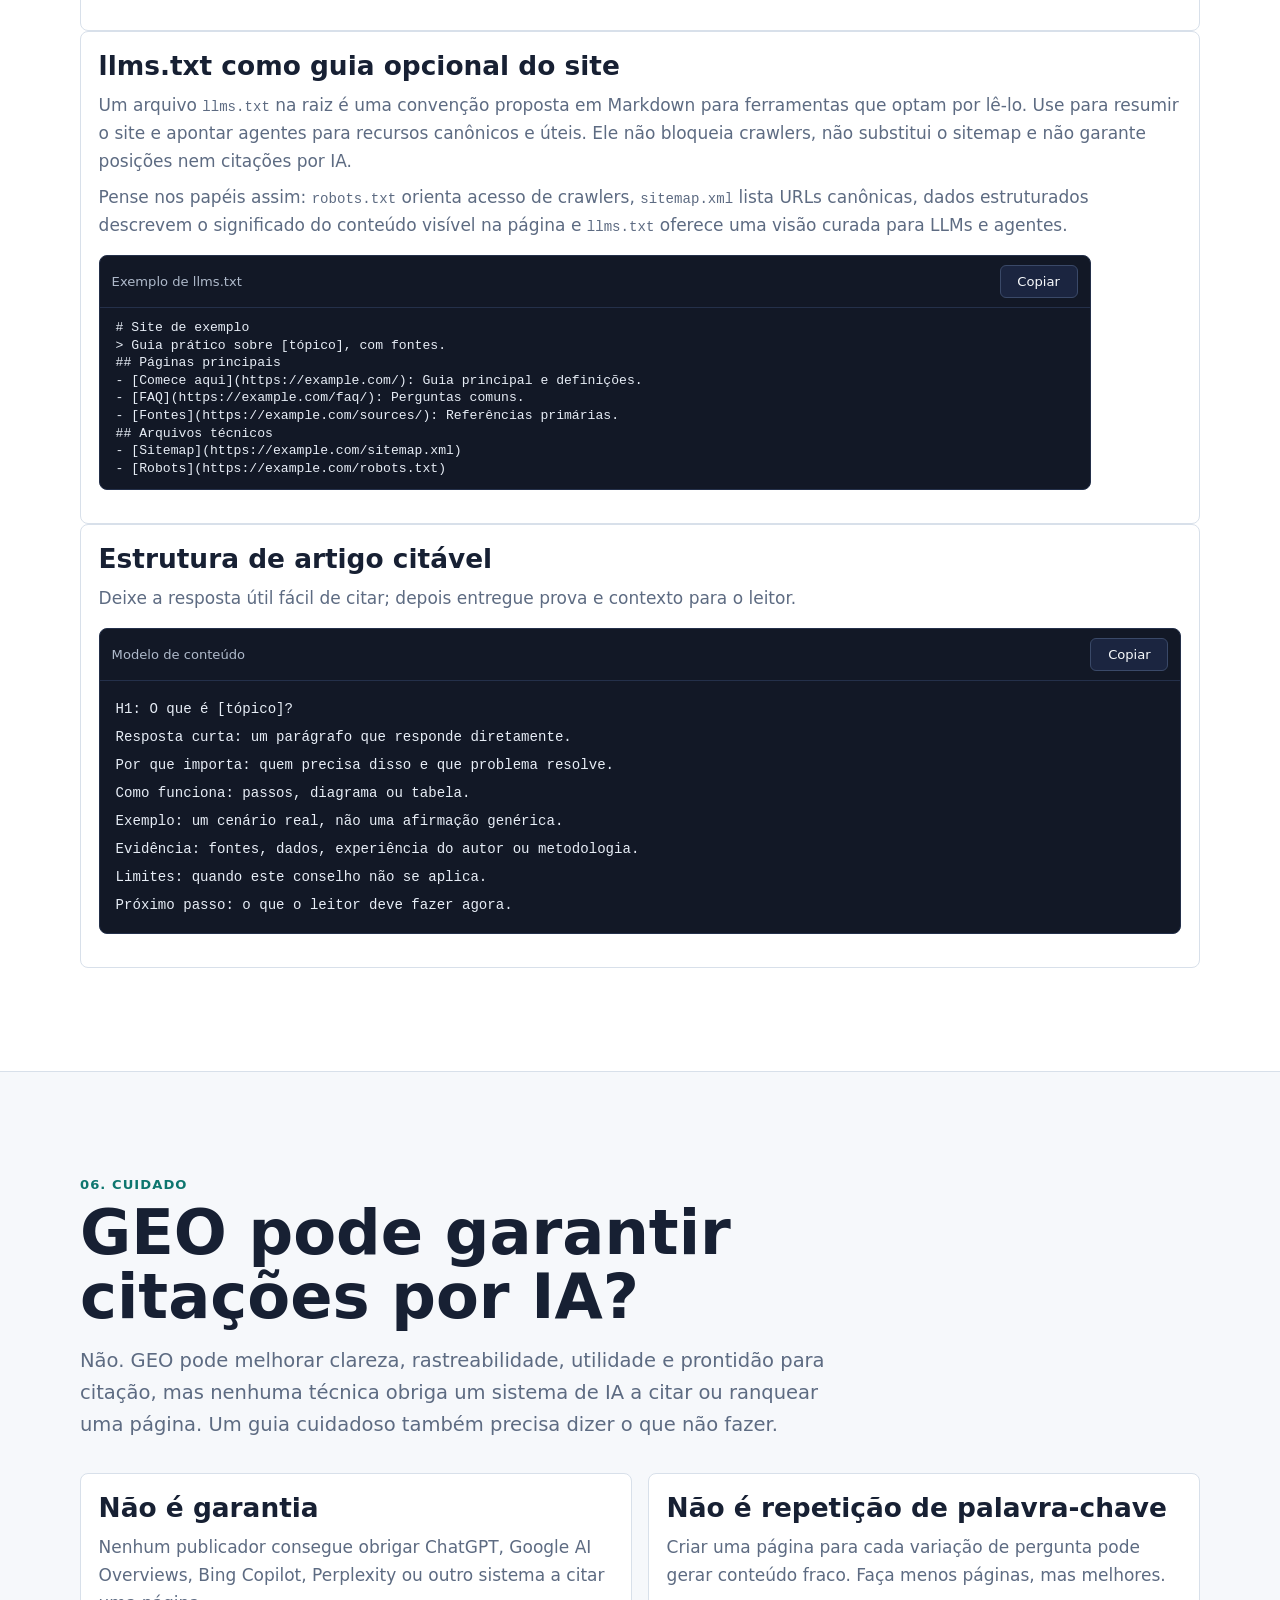
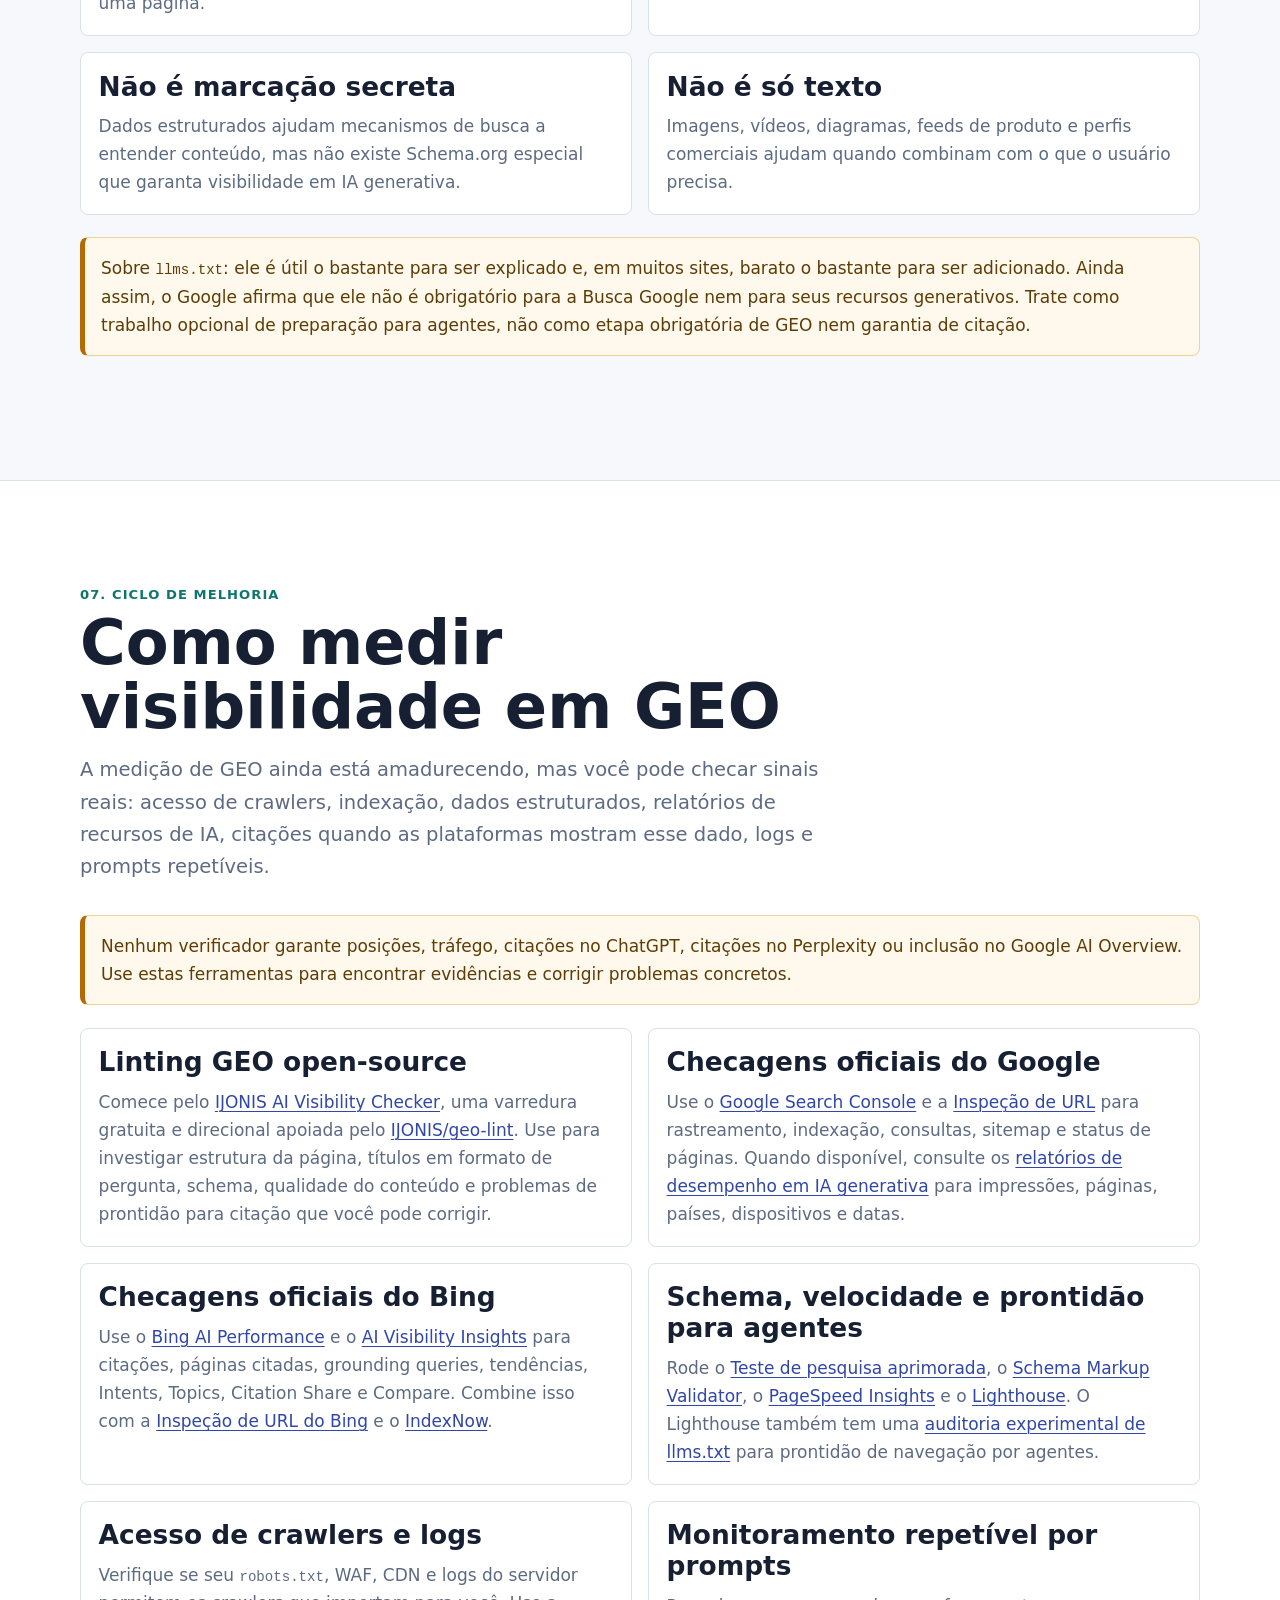
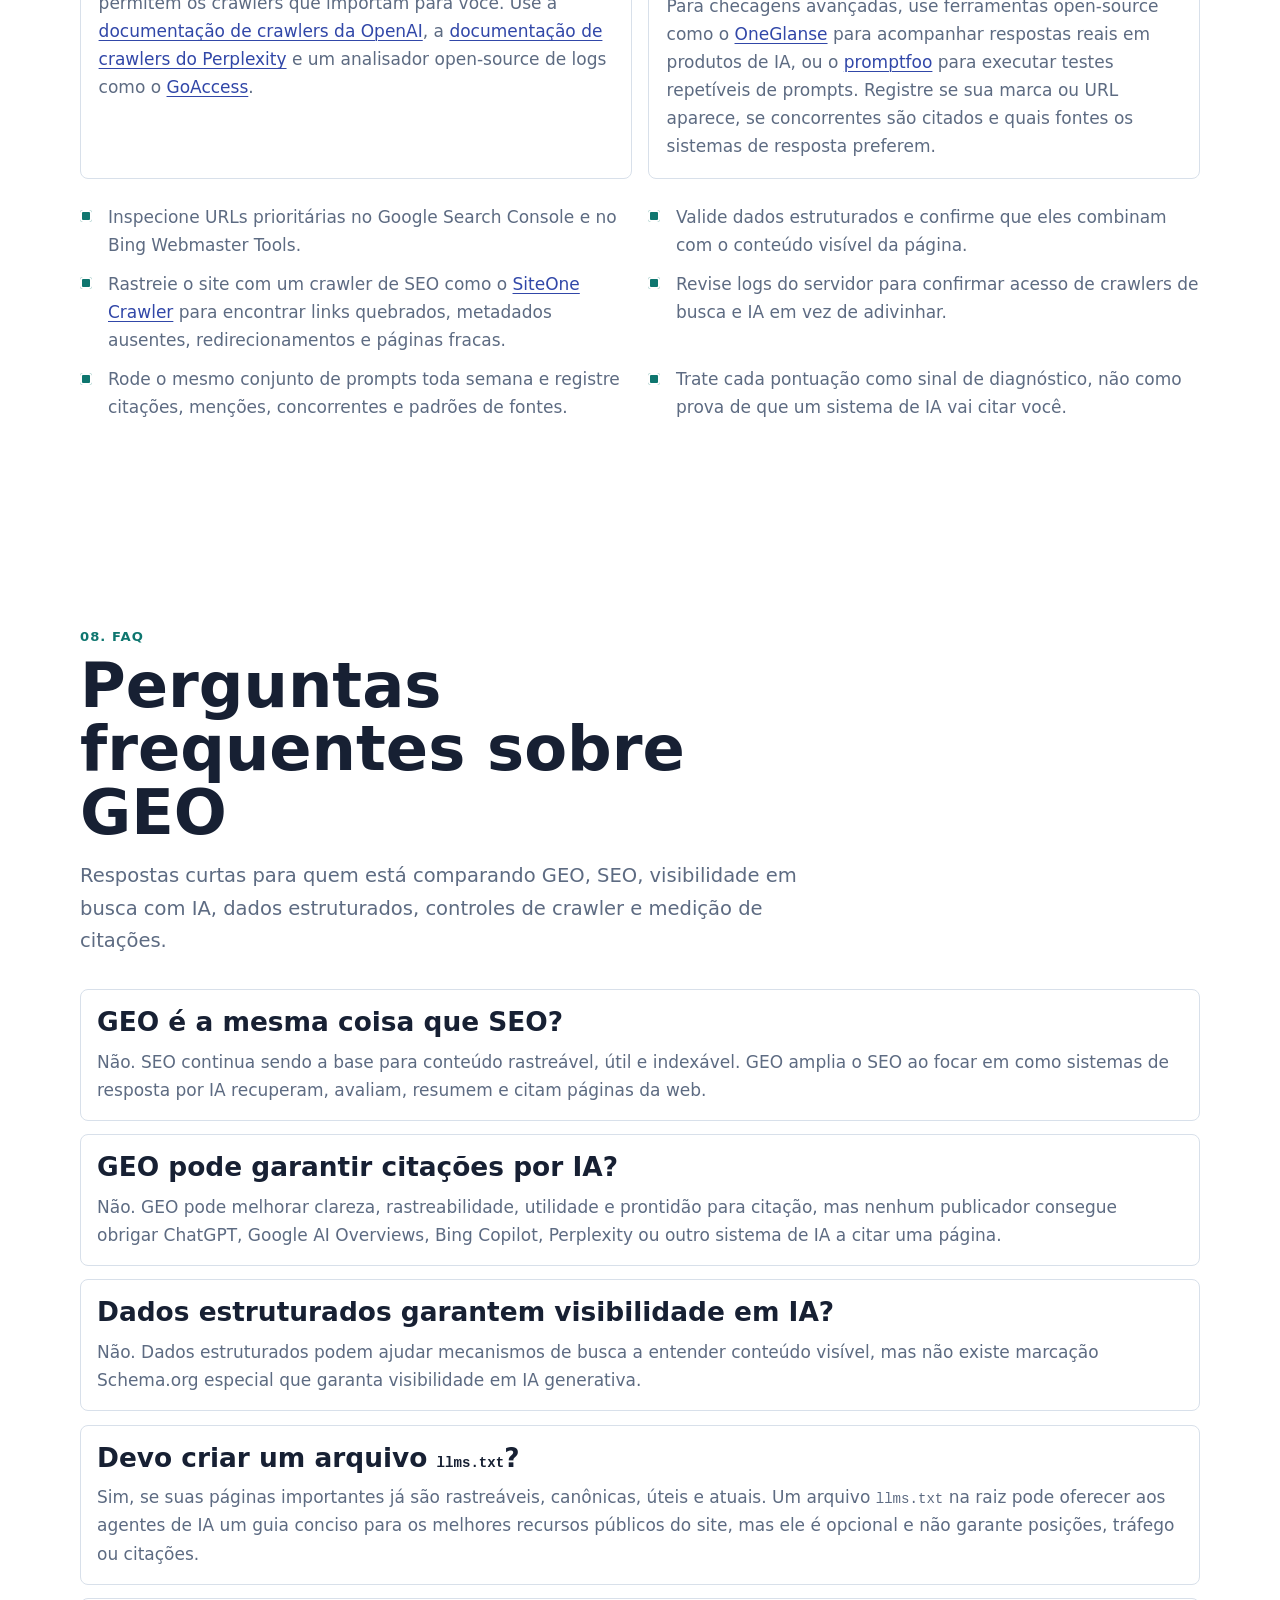
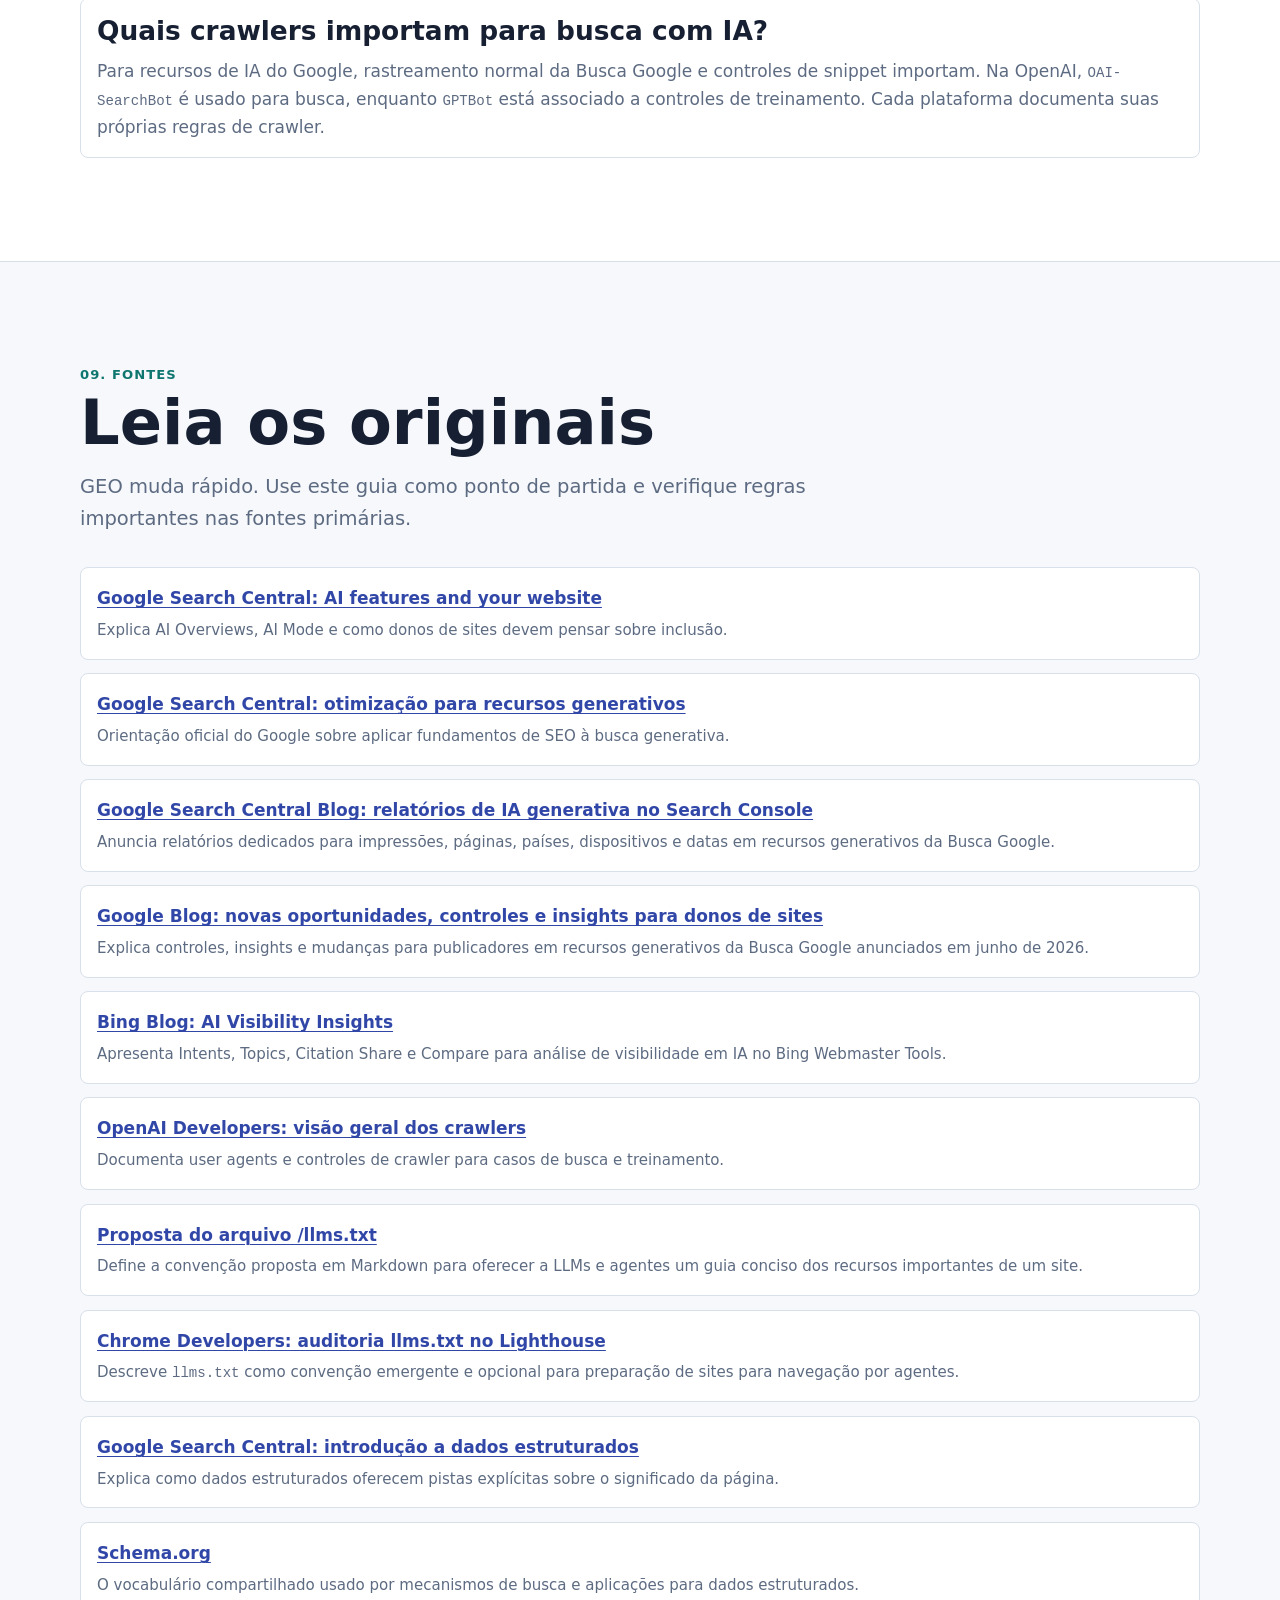
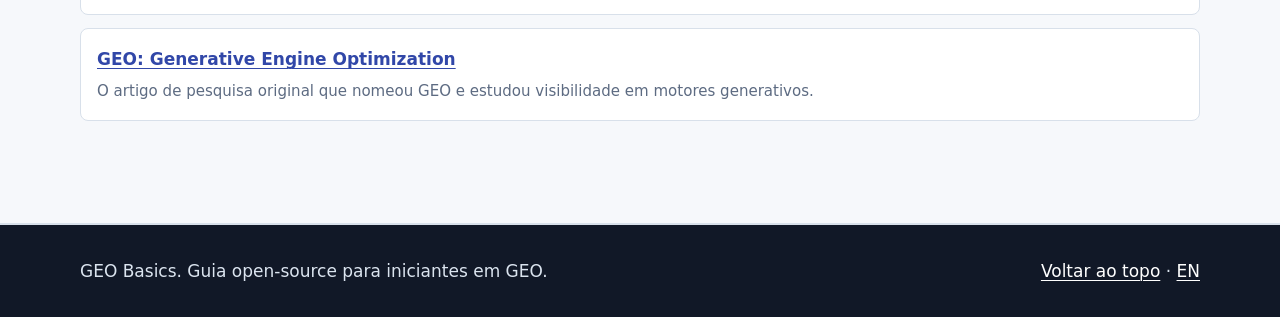
==== commit 571f88f5: "Add GEO measurement tools" ====
--- a/lang/pt-br/index.html
+++ b/lang/pt-br/index.html
@@ -20,7 +20,7 @@
     <meta name="DC.Subject" content="Otimização para Motores Generativos">
     <meta name="DC.Description" content="Guia introdutório sobre GEO, busca com IA, conteúdo citável, dados estruturados, crawlers e medição.">
     <meta name="DC.Publisher" content="Fernando Paladini">
-    <meta name="DC.Date" content="2026-06-25">
+    <meta name="DC.Date" content="2026-06-26">
     <meta name="DC.Type" content="Text">
     <meta name="DC.Format" content="text/html">
     <meta name="DC.Identifier" content="https://paladini.github.io/generative-engine-optimization-basic-guide/lang/pt-br/">
@@ -60,7 +60,7 @@
               }
             },
             "datePublished": "2026-06-24",
-            "dateModified": "2026-06-25",
+            "dateModified": "2026-06-26",
             "inLanguage": "pt-BR",
             "mainEntityOfPage": "https://paladini.github.io/generative-engine-optimization-basic-guide/lang/pt-br/",
             "url": "https://paladini.github.io/generative-engine-optimization-basic-guide/lang/pt-br/",
@@ -551,33 +551,51 @@
             <span class="section__number">07. Ciclo de melhoria</span>
             <h2>Como medir visibilidade em GEO</h2>
             <p class="lead">
-              A medição de GEO ainda está amadurecendo. Comece com sinais observáveis: rastreabilidade,
-              páginas indexadas, citações quando disponíveis, testes manuais de prompts, logs e atualizações de conteúdo.
-            </p>
-          </div>
-
-          <figure class="diagram">
-            <img src="../../assets/diagrams/geo-content-loop.svg" alt="Ciclo de perguntas de pesquisa, publicação de conteúdo, observação de citações, melhoria de evidências e atualização de páginas.">
-            <figcaption class="caption">
-              GEO é um ciclo. Pesquise perguntas, publique páginas úteis, observe onde seu conteúdo é citado ou ignorado
-              e melhore a página com respostas mais claras e evidências mais fortes.
-            </figcaption>
-          </figure>
-
-          <div class="grid grid--3">
-            <article class="card">
-              <h3>Search Console</h3>
-              <p>Use para indexação, rastreamento, consultas e desempenho de páginas. O Google também anunciou em junho de 2026 testes de controles e relatórios de IA generativa, com impressões, páginas, países, dispositivos e datas para um subconjunto de sites.</p>
-            </article>
-            <article class="card">
-              <h3>Bing AI Performance</h3>
-              <p>A prévia do Bing de 2026 mostra citações, páginas citadas, grounding queries, tendências e dimensões mais novas de visibilidade em IA: Intents, Topics, Citation Share e Compare.</p>
-            </article>
-            <article class="card">
-              <h3>Testes manuais de prompts</h3>
-              <p>Acompanhe um conjunto pequeno de perguntas realistas. Registre se seu conteúdo é citado, quem aparece como fonte e qual formato a resposta prefere.</p>
-            </article>
-          </div>
+              A medição de GEO ainda está amadurecendo, mas você pode checar sinais reais:
+              acesso de crawlers, indexação, dados estruturados, relatórios de recursos de IA,
+              citações quando as plataformas mostram esse dado, logs e prompts repetíveis.
+            </p>
+          </div>
+
+          <div class="callout">
+            <p>Nenhum verificador garante posições, tráfego, citações no ChatGPT, citações no Perplexity ou inclusão no Google AI Overview. Use estas ferramentas para encontrar evidências e corrigir problemas concretos.</p>
+          </div>
+
+          <div class="grid grid--2">
+            <article class="card">
+              <h3>Linting GEO open-source</h3>
+              <p>Comece pelo <a href="https://ijonis.com/en/ai-visibility-checker" target="_blank" rel="noopener">IJONIS AI Visibility Checker</a>, uma varredura gratuita e direcional apoiada pelo <a href="https://github.com/IJONIS/geo-lint" target="_blank" rel="noopener">IJONIS/geo-lint</a>. Use para investigar estrutura da página, títulos em formato de pergunta, schema, qualidade do conteúdo e problemas de prontidão para citação que você pode corrigir.</p>
+            </article>
+            <article class="card">
+              <h3>Checagens oficiais do Google</h3>
+              <p>Use o <a href="https://search.google.com/search-console/about" target="_blank" rel="noopener">Google Search Console</a> e a <a href="https://support.google.com/webmasters/answer/9012289" target="_blank" rel="noopener">Inspeção de URL</a> para rastreamento, indexação, consultas, sitemap e status de páginas. Quando disponível, consulte os <a href="https://developers.google.com/search/blog/2026/06/gen-ai-performance-reports" target="_blank" rel="noopener">relatórios de desempenho em IA generativa</a> para impressões, páginas, países, dispositivos e datas.</p>
+            </article>
+            <article class="card">
+              <h3>Checagens oficiais do Bing</h3>
+              <p>Use o <a href="https://blogs.bing.com/webmaster/February-2026/Introducing-AI-Performance-in-Bing-Webmaster-Tools-Public-Preview" target="_blank" rel="noopener">Bing AI Performance</a> e o <a href="https://blogs.bing.com/search/June-2026/New-AI-Visibility-Insights-in-Bing-Webmaster-Tools-Intents-Topics-Citation-Share-Compare" target="_blank" rel="noopener">AI Visibility Insights</a> para citações, páginas citadas, grounding queries, tendências, Intents, Topics, Citation Share e Compare. Combine isso com a <a href="https://www.bing.com/webmasters/help/url-inspection-55a30305" target="_blank" rel="noopener">Inspeção de URL do Bing</a> e o <a href="https://www.bing.com/indexnow" target="_blank" rel="noopener">IndexNow</a>.</p>
+            </article>
+            <article class="card">
+              <h3>Schema, velocidade e prontidão para agentes</h3>
+              <p>Rode o <a href="https://search.google.com/test/rich-results" target="_blank" rel="noopener">Teste de pesquisa aprimorada</a>, o <a href="https://validator.schema.org/" target="_blank" rel="noopener">Schema Markup Validator</a>, o <a href="https://pagespeed.web.dev/" target="_blank" rel="noopener">PageSpeed Insights</a> e o <a href="https://developer.chrome.com/docs/lighthouse/overview" target="_blank" rel="noopener">Lighthouse</a>. O Lighthouse também tem uma <a href="https://developer.chrome.com/docs/lighthouse/agentic-browsing/llms-txt" target="_blank" rel="noopener">auditoria experimental de llms.txt</a> para prontidão de navegação por agentes.</p>
+            </article>
+            <article class="card">
+              <h3>Acesso de crawlers e logs</h3>
+              <p>Verifique se seu <code>robots.txt</code>, WAF, CDN e logs do servidor permitem os crawlers que importam para você. Use a <a href="https://developers.openai.com/api/docs/bots" target="_blank" rel="noopener">documentação de crawlers da OpenAI</a>, a <a href="https://docs.perplexity.ai/docs/resources/perplexity-crawlers" target="_blank" rel="noopener">documentação de crawlers do Perplexity</a> e um analisador open-source de logs como o <a href="https://goaccess.io/" target="_blank" rel="noopener">GoAccess</a>.</p>
+            </article>
+            <article class="card">
+              <h3>Monitoramento repetível por prompts</h3>
+              <p>Para checagens avançadas, use ferramentas open-source como o <a href="https://github.com/aryamantodkar/oneglanse" target="_blank" rel="noopener">OneGlanse</a> para acompanhar respostas reais em produtos de IA, ou o <a href="https://github.com/promptfoo/promptfoo" target="_blank" rel="noopener">promptfoo</a> para executar testes repetíveis de prompts. Registre se sua marca ou URL aparece, se concorrentes são citados e quais fontes os sistemas de resposta preferem.</p>
+            </article>
+          </div>
+
+          <ul class="checklist" aria-label="Checklist de medição de GEO">
+            <li>Inspecione URLs prioritárias no Google Search Console e no Bing Webmaster Tools.</li>
+            <li>Valide dados estruturados e confirme que eles combinam com o conteúdo visível da página.</li>
+            <li>Rastreie o site com um crawler de SEO como o <a href="https://github.com/janreges/siteone-crawler" target="_blank" rel="noopener">SiteOne Crawler</a> para encontrar links quebrados, metadados ausentes, redirecionamentos e páginas fracas.</li>
+            <li>Revise logs do servidor para confirmar acesso de crawlers de busca e IA em vez de adivinhar.</li>
+            <li>Rode o mesmo conjunto de prompts toda semana e registre citações, menções, concorrentes e padrões de fontes.</li>
+            <li>Trate cada pontuação como sinal de diagnóstico, não como prova de que um sistema de IA vai citar você.</li>
+          </ul>
         </div>
       </section>
 
@@ -671,10 +689,6 @@
             <article class="source">
               <a href="https://arxiv.org/abs/2311.09735" target="_blank" rel="noopener">GEO: Generative Engine Optimization</a>
               <span>O artigo de pesquisa original que nomeou GEO e estudou visibilidade em motores generativos.</span>
-            </article>
-            <article class="source">
-              <a href="https://ijonis.com/en/ai-visibility-checker" target="_blank" rel="noopener">IJONIS AI Visibility Checker</a>
-              <span>Um verificador gratuito e direcional de GEO, apoiado pelo projeto open-source <a href="https://github.com/IJONIS/geo-lint" target="_blank" rel="noopener">IJONIS/geo-lint</a>. Use para investigar estrutura da página e sinais de prontidão para citação, não como garantia de citações.</span>
             </article>
           </div>
         </div>
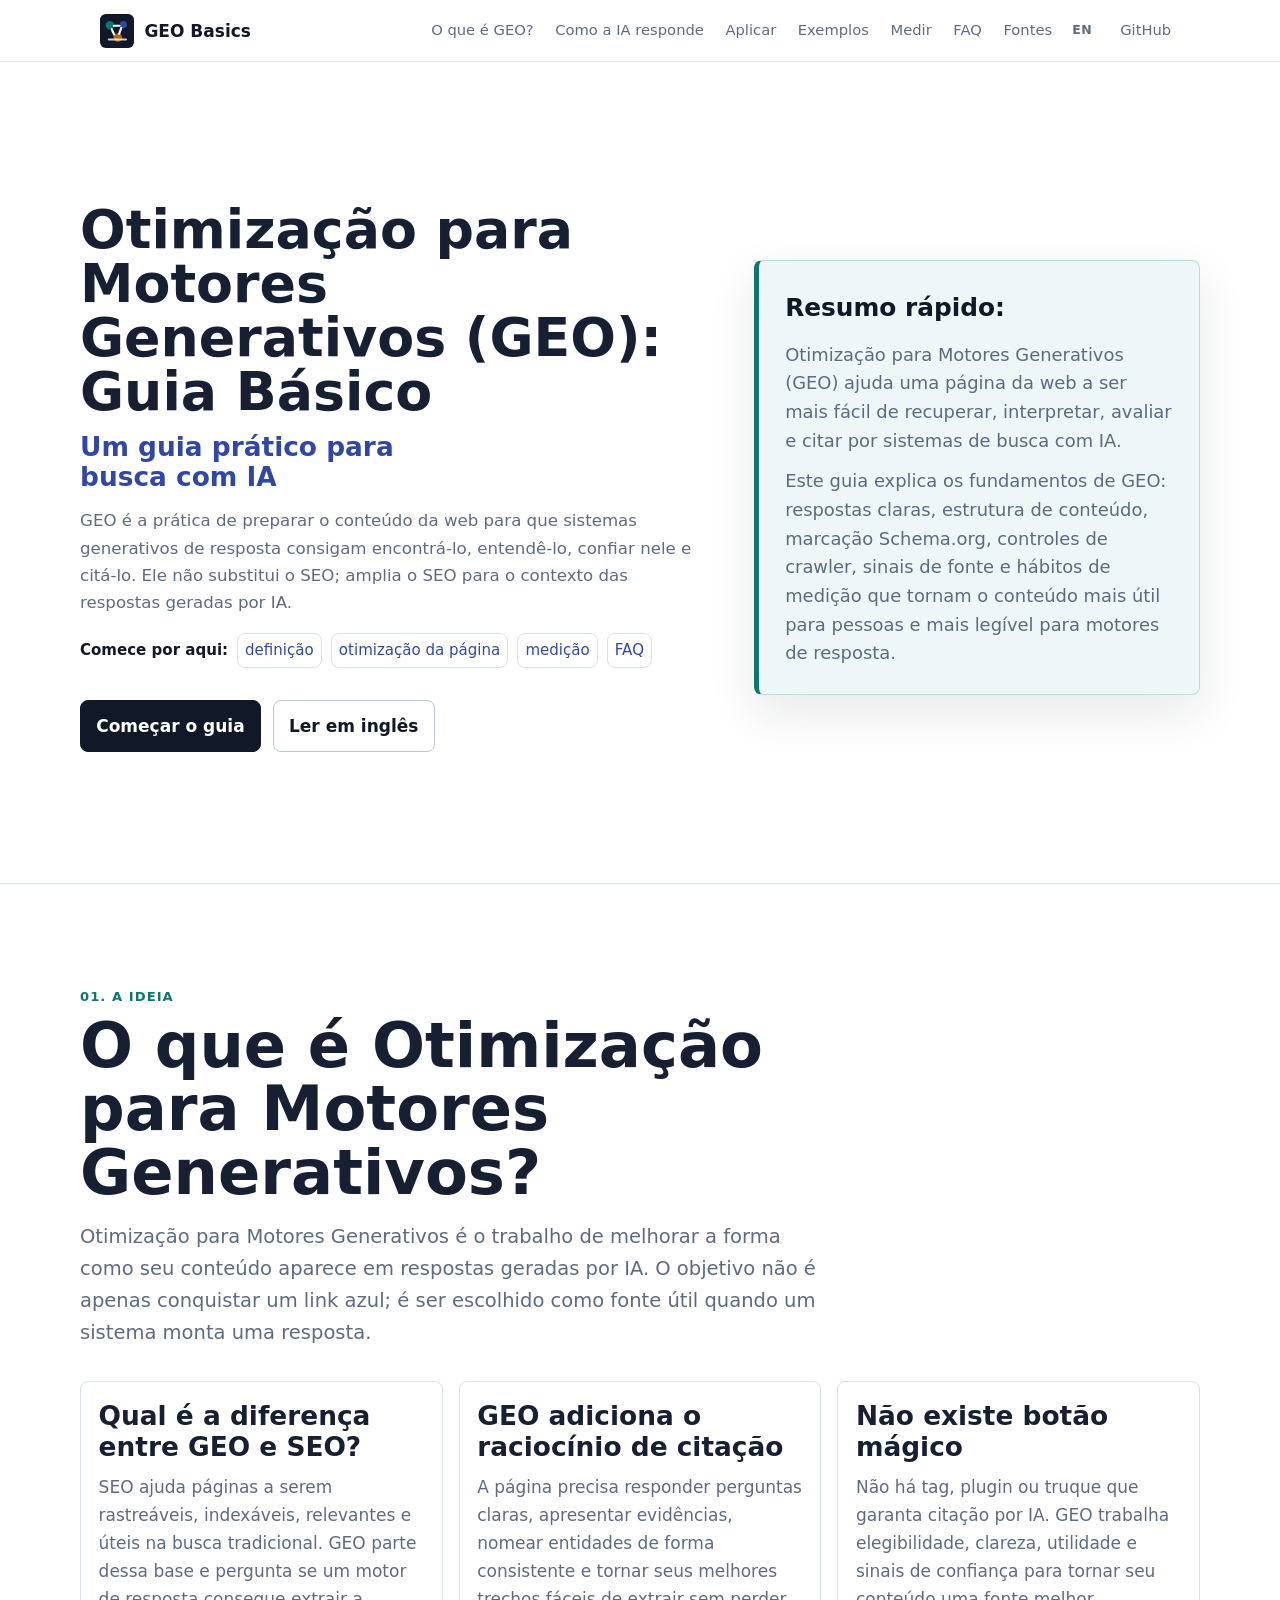
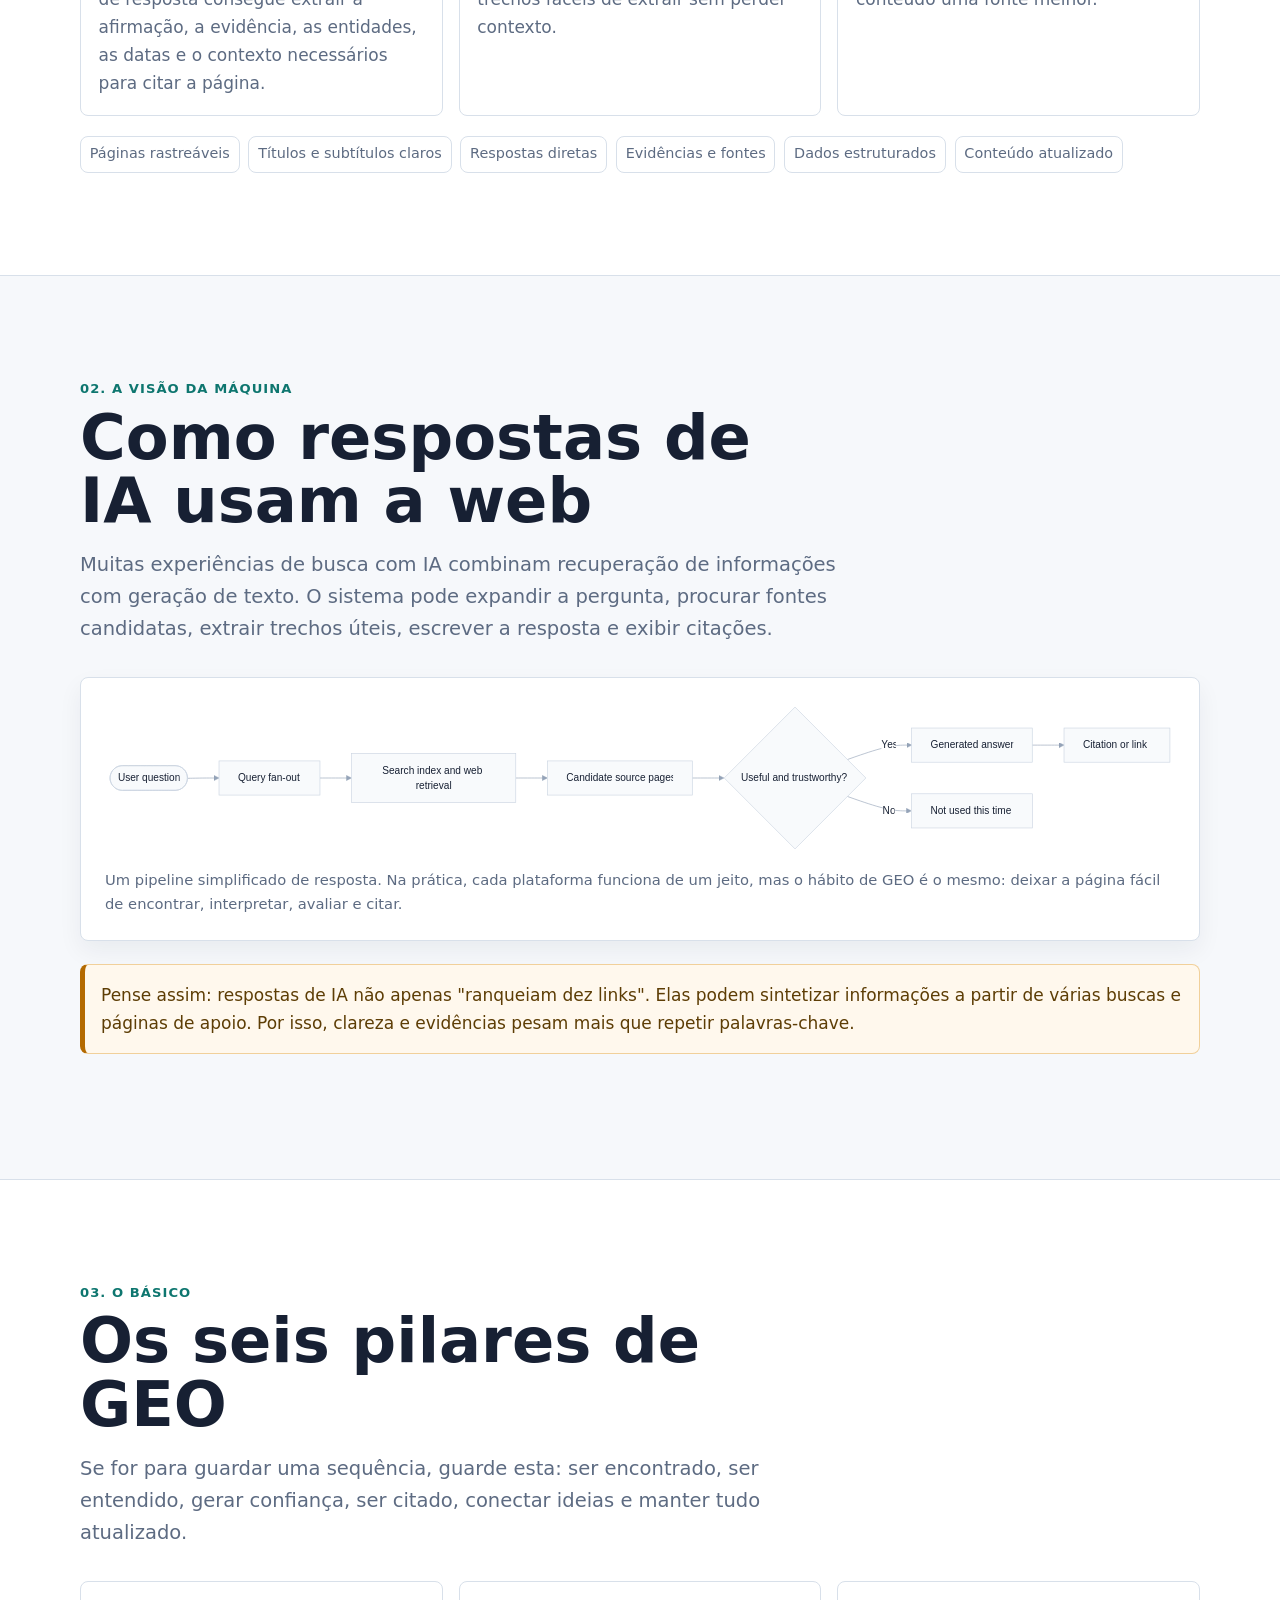
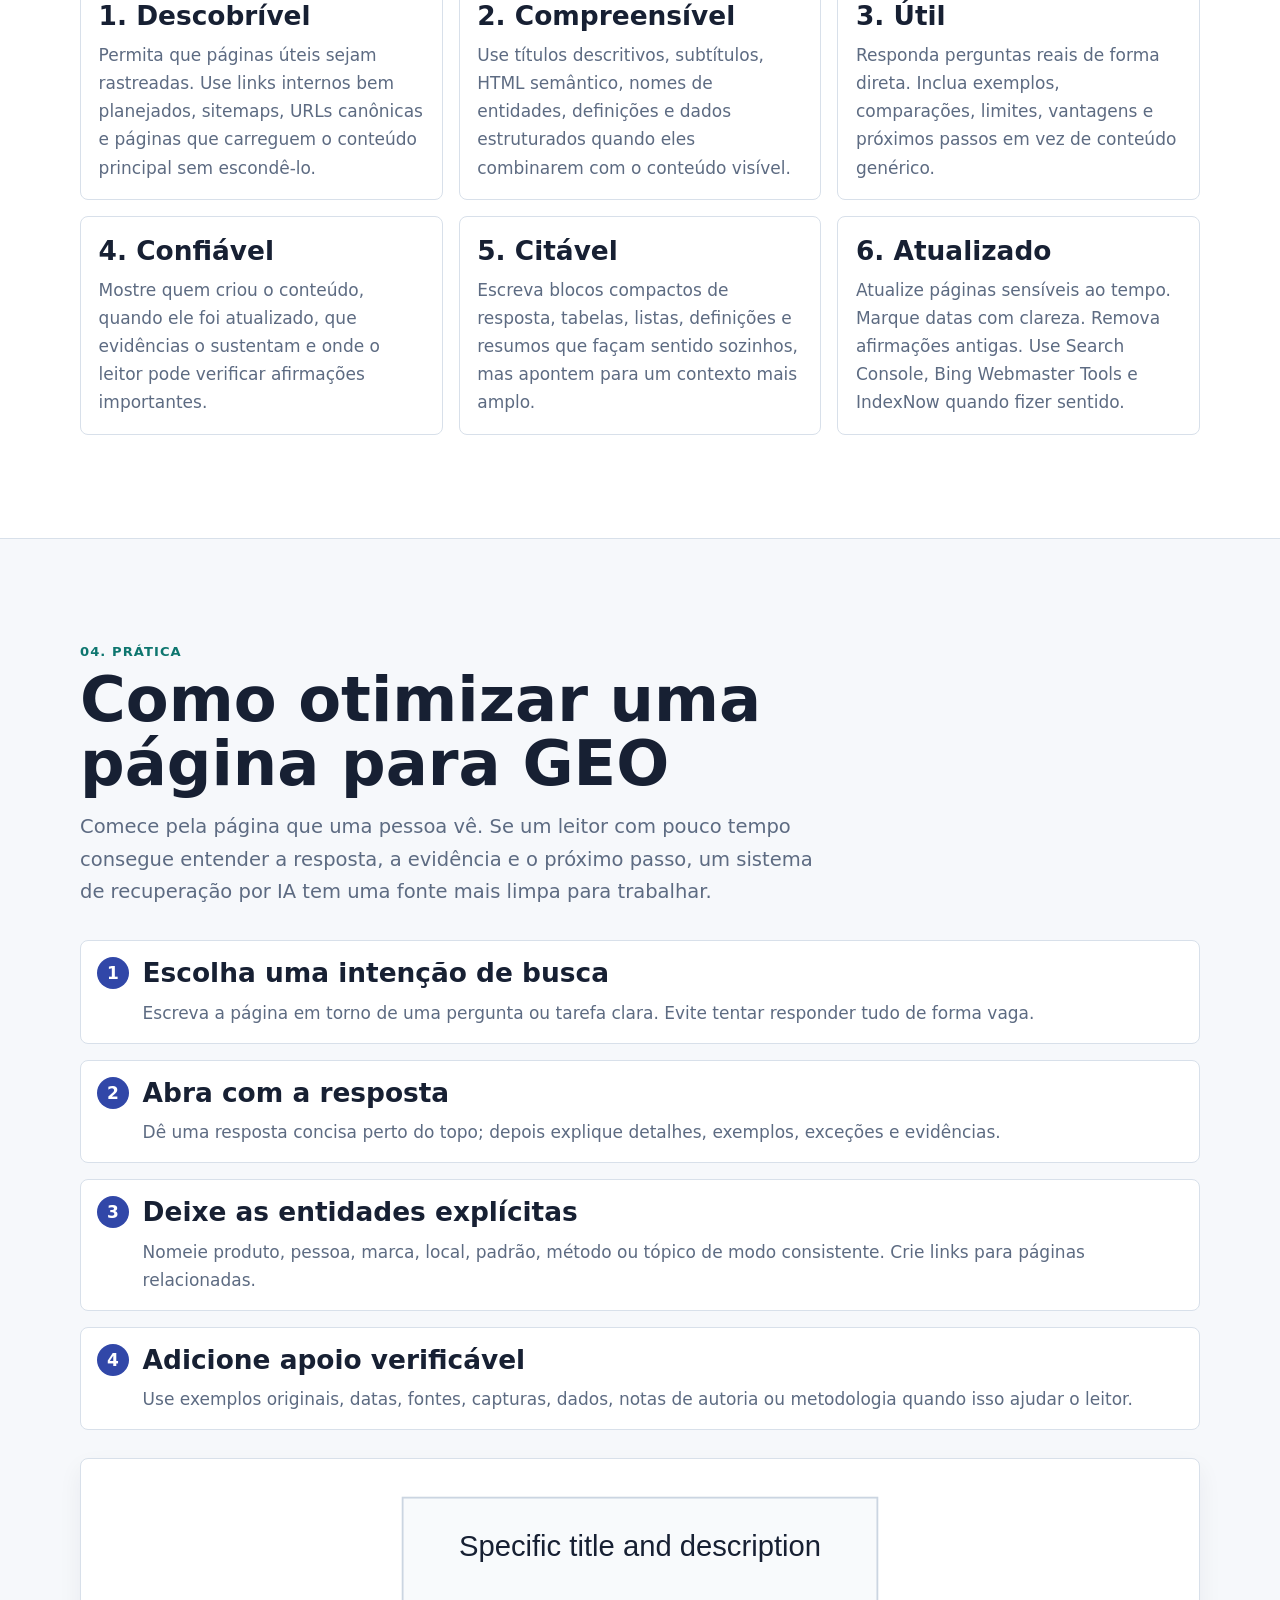
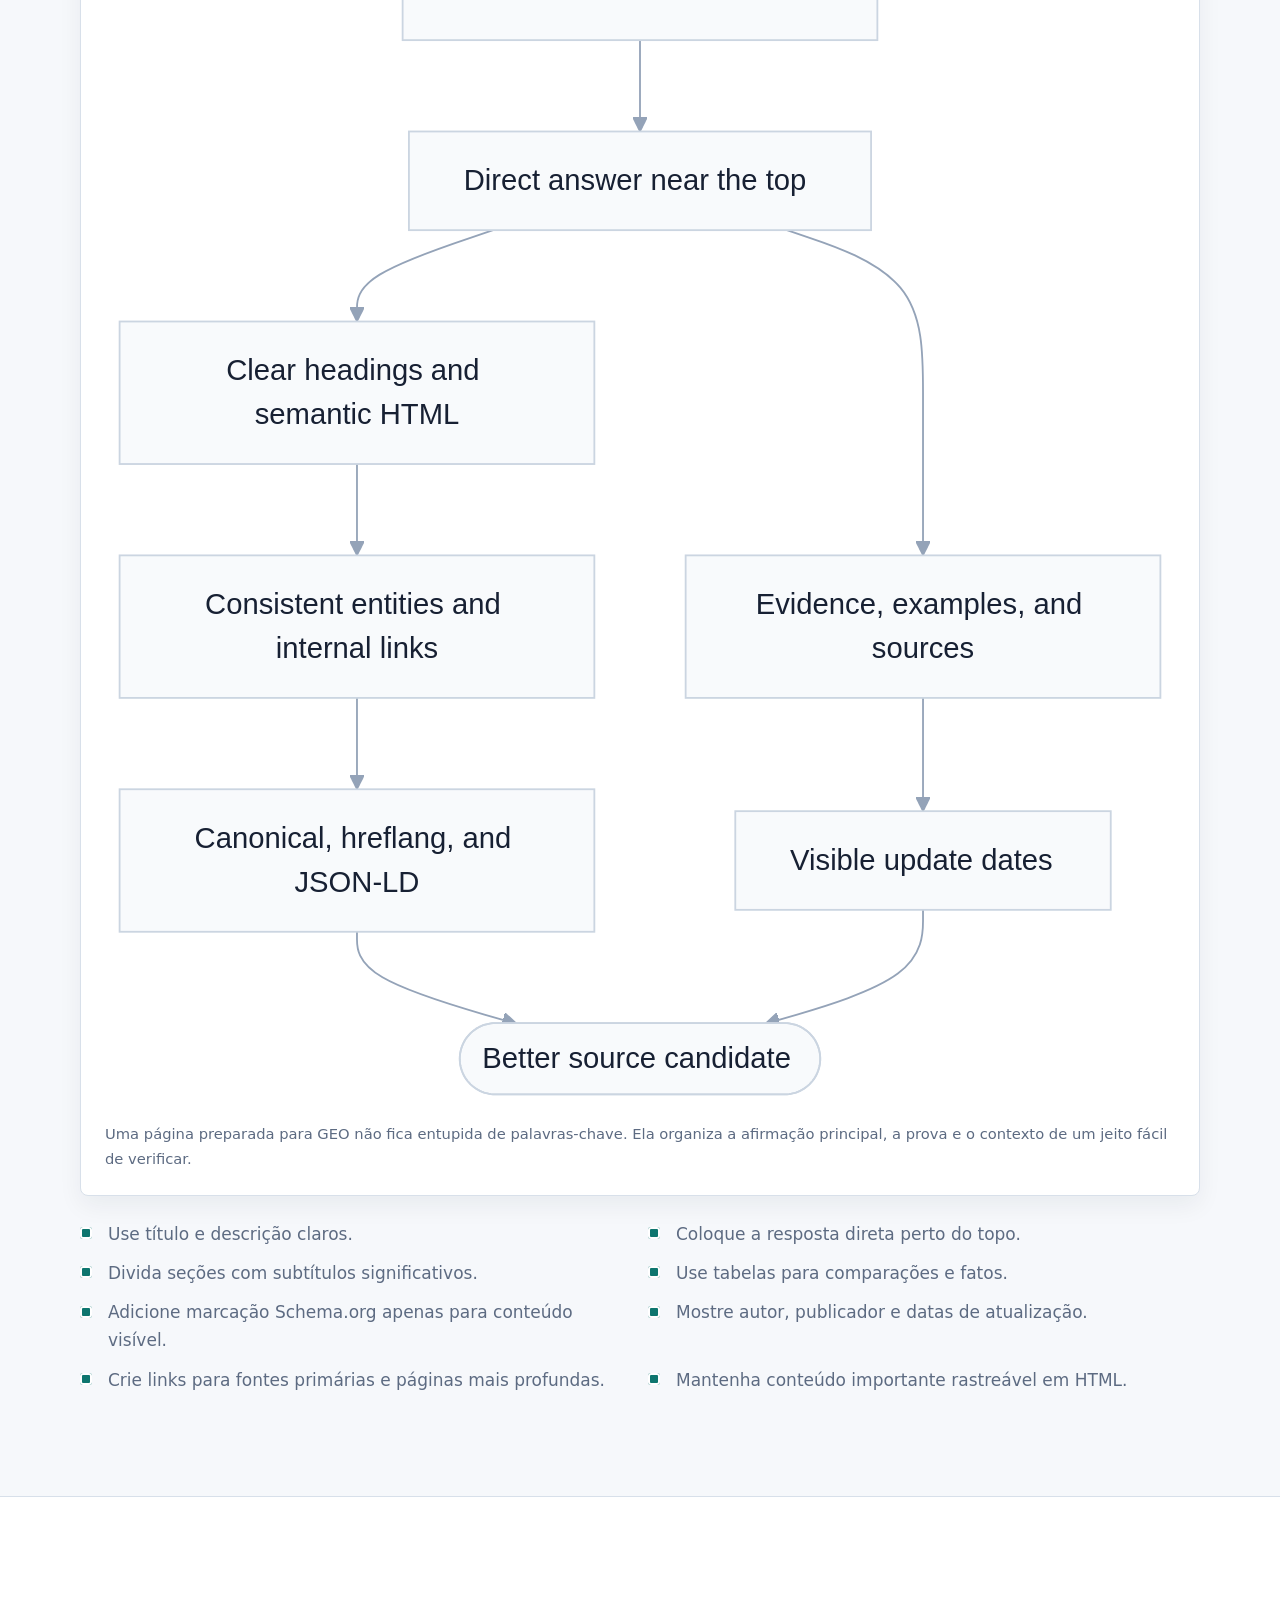
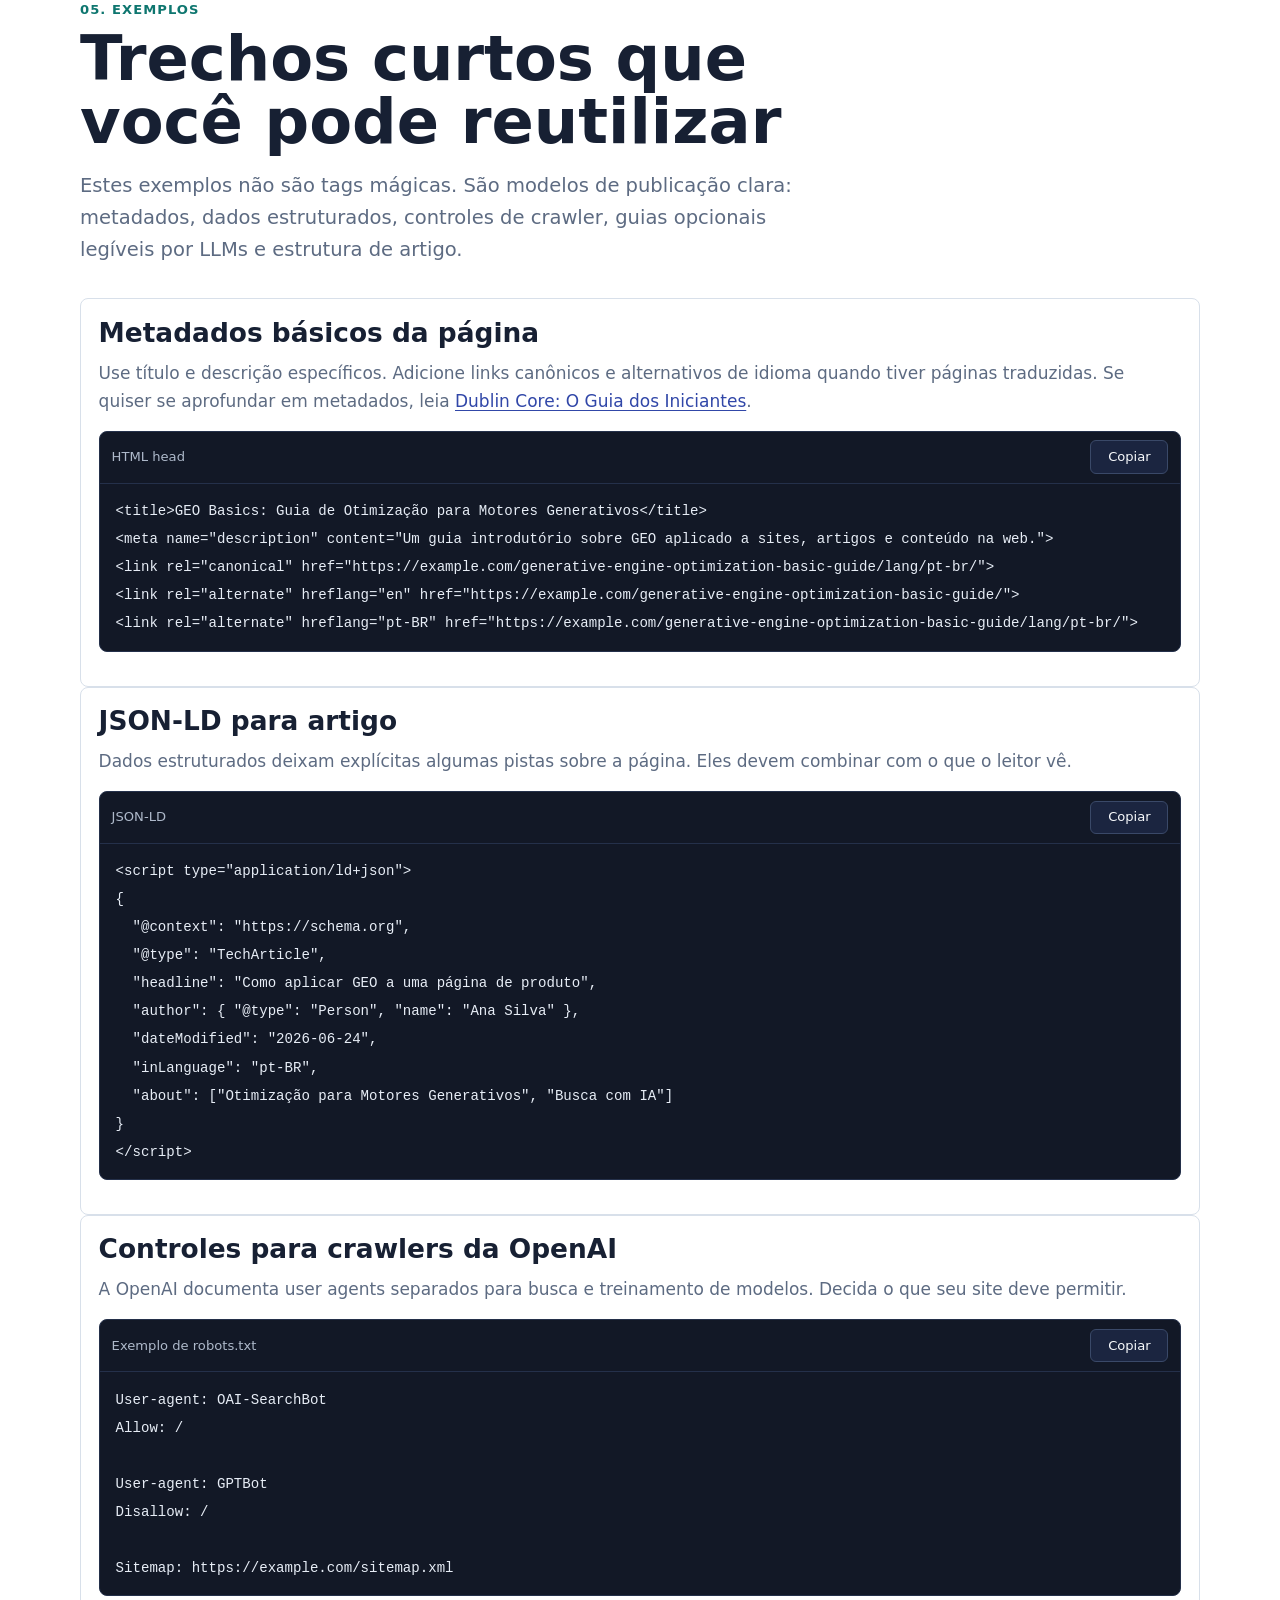
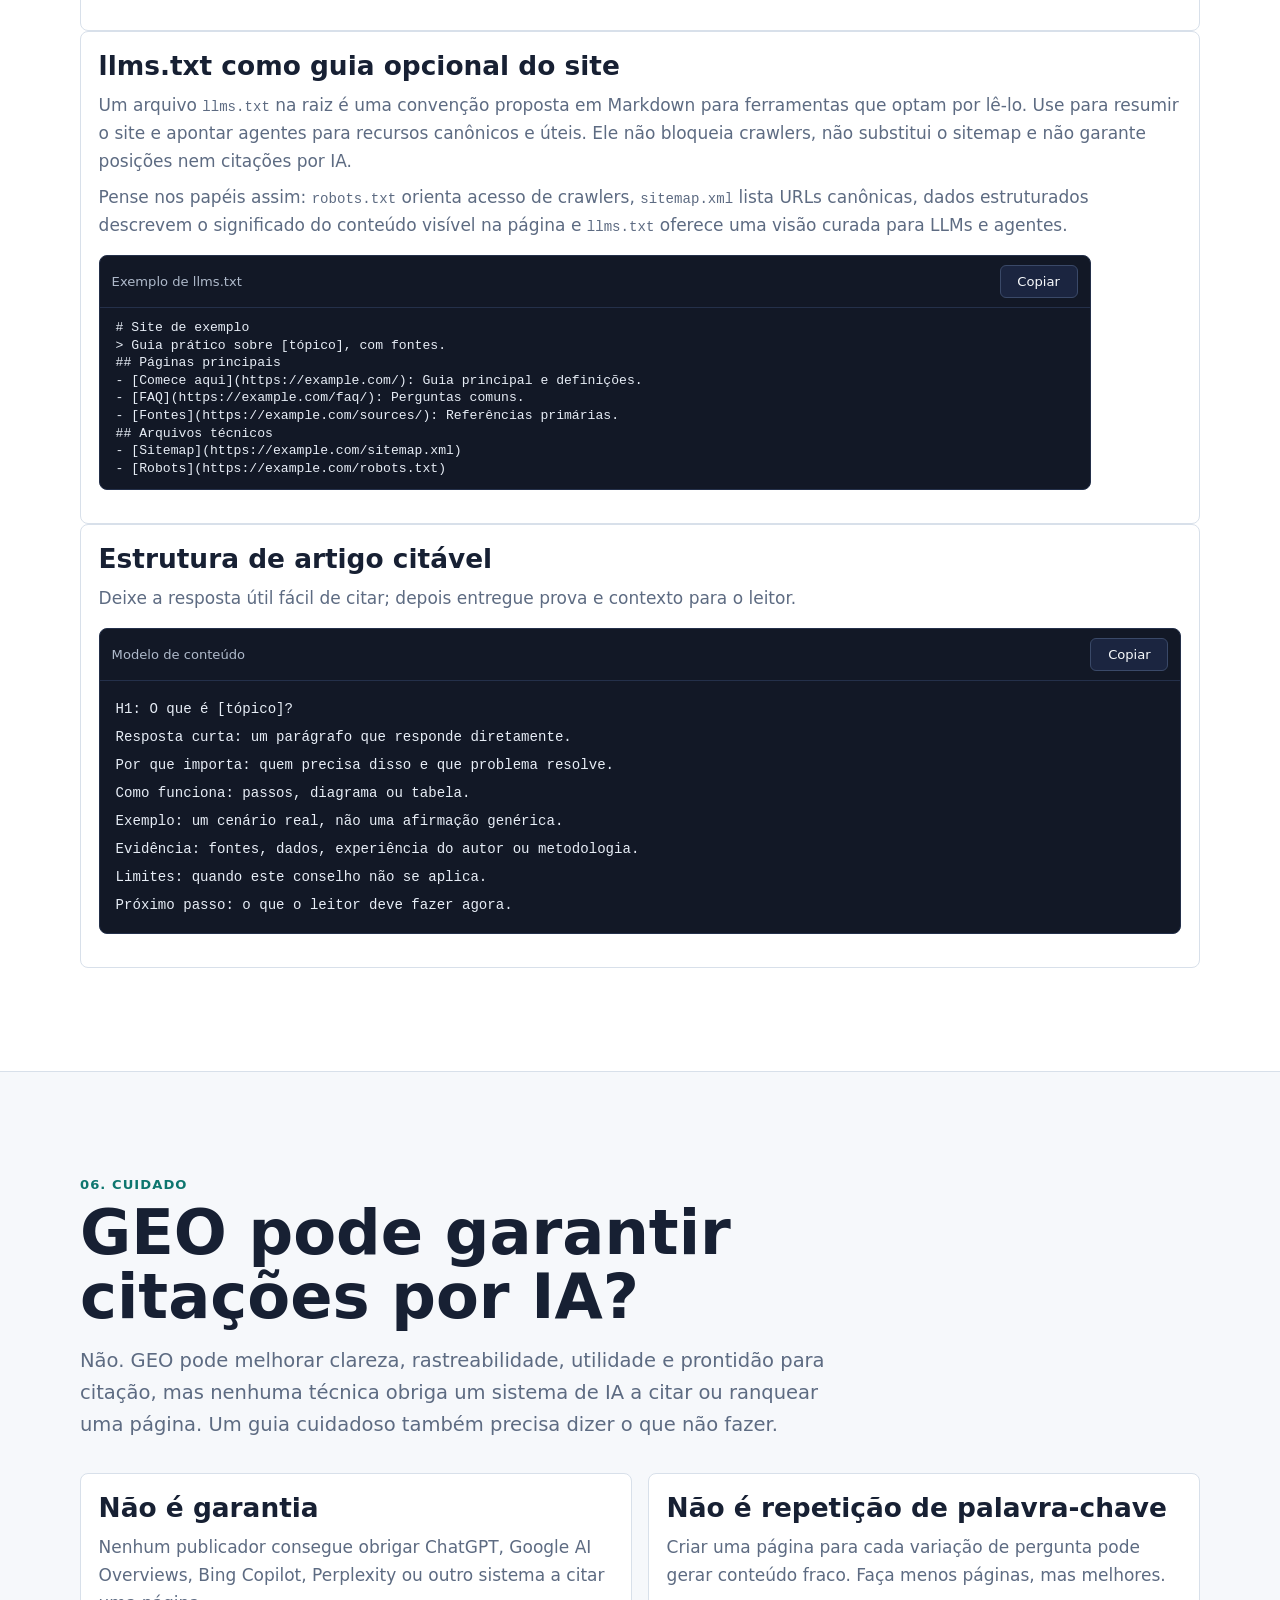
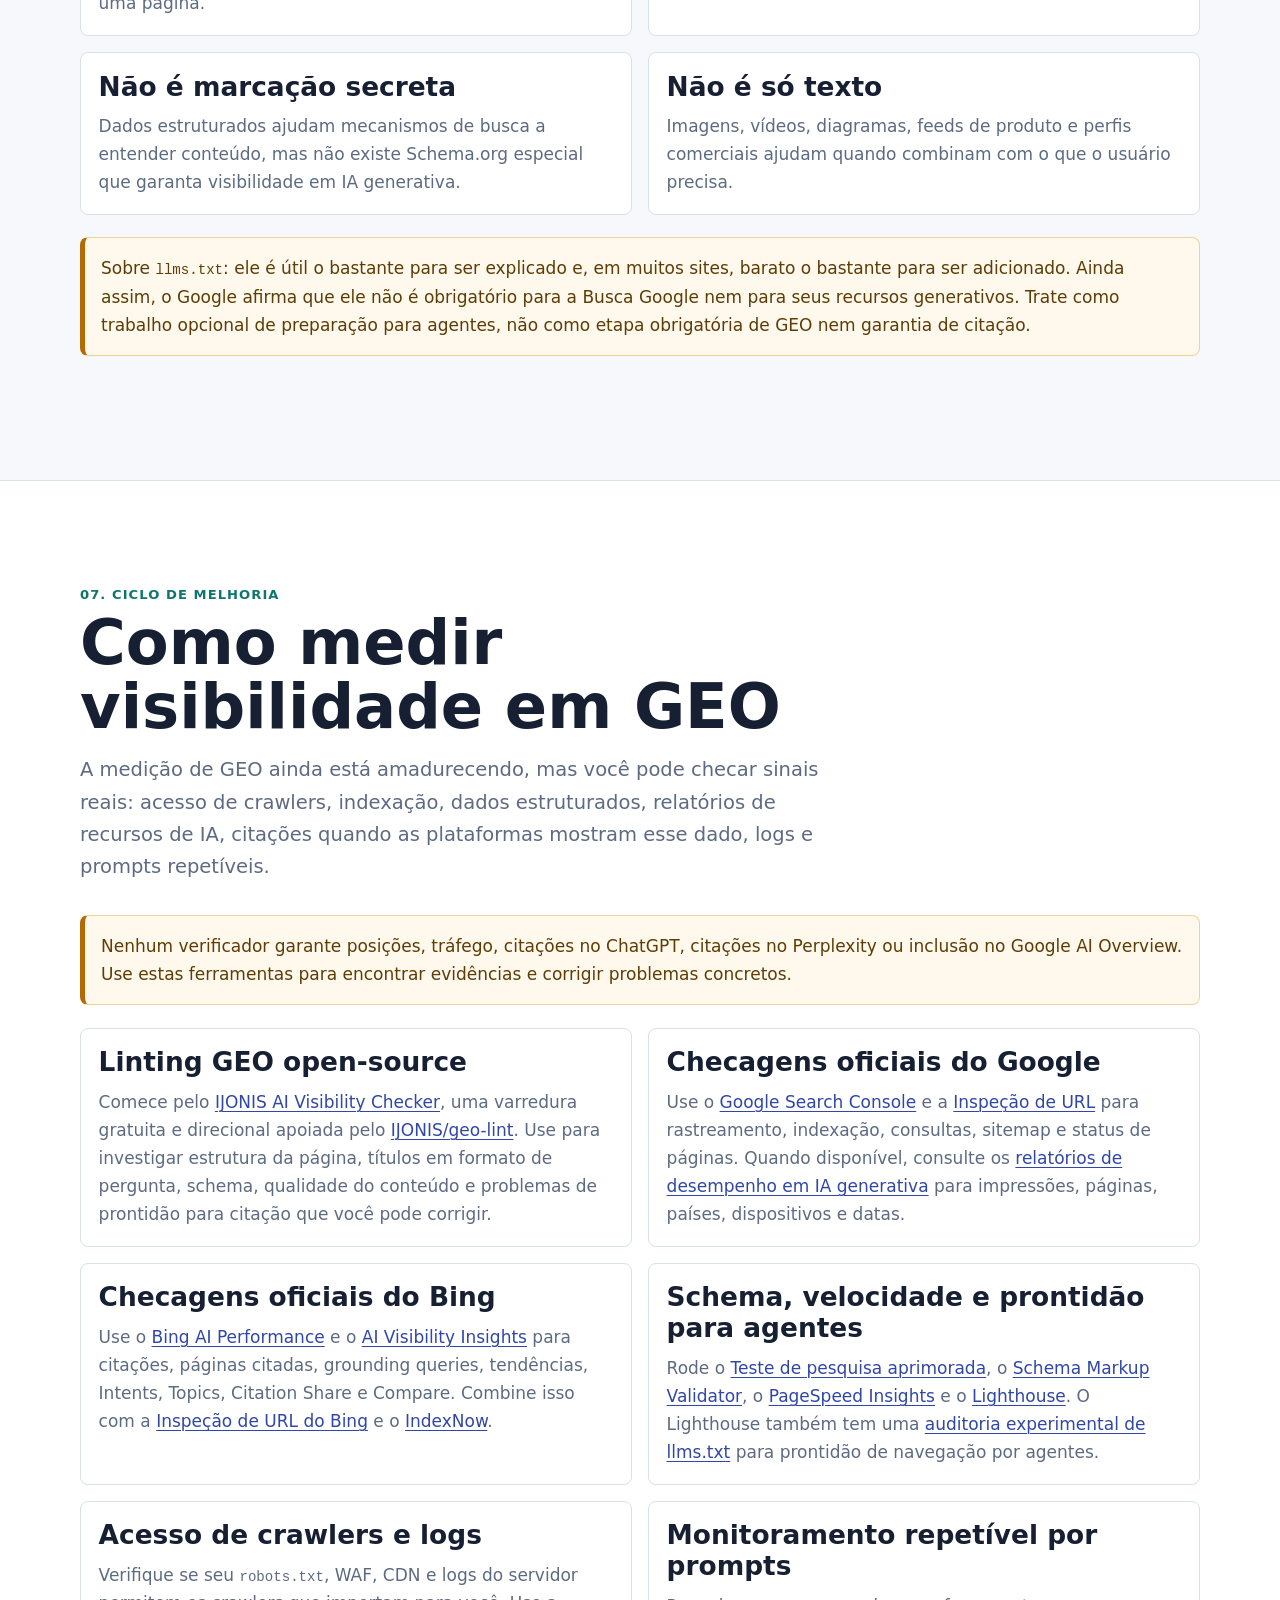
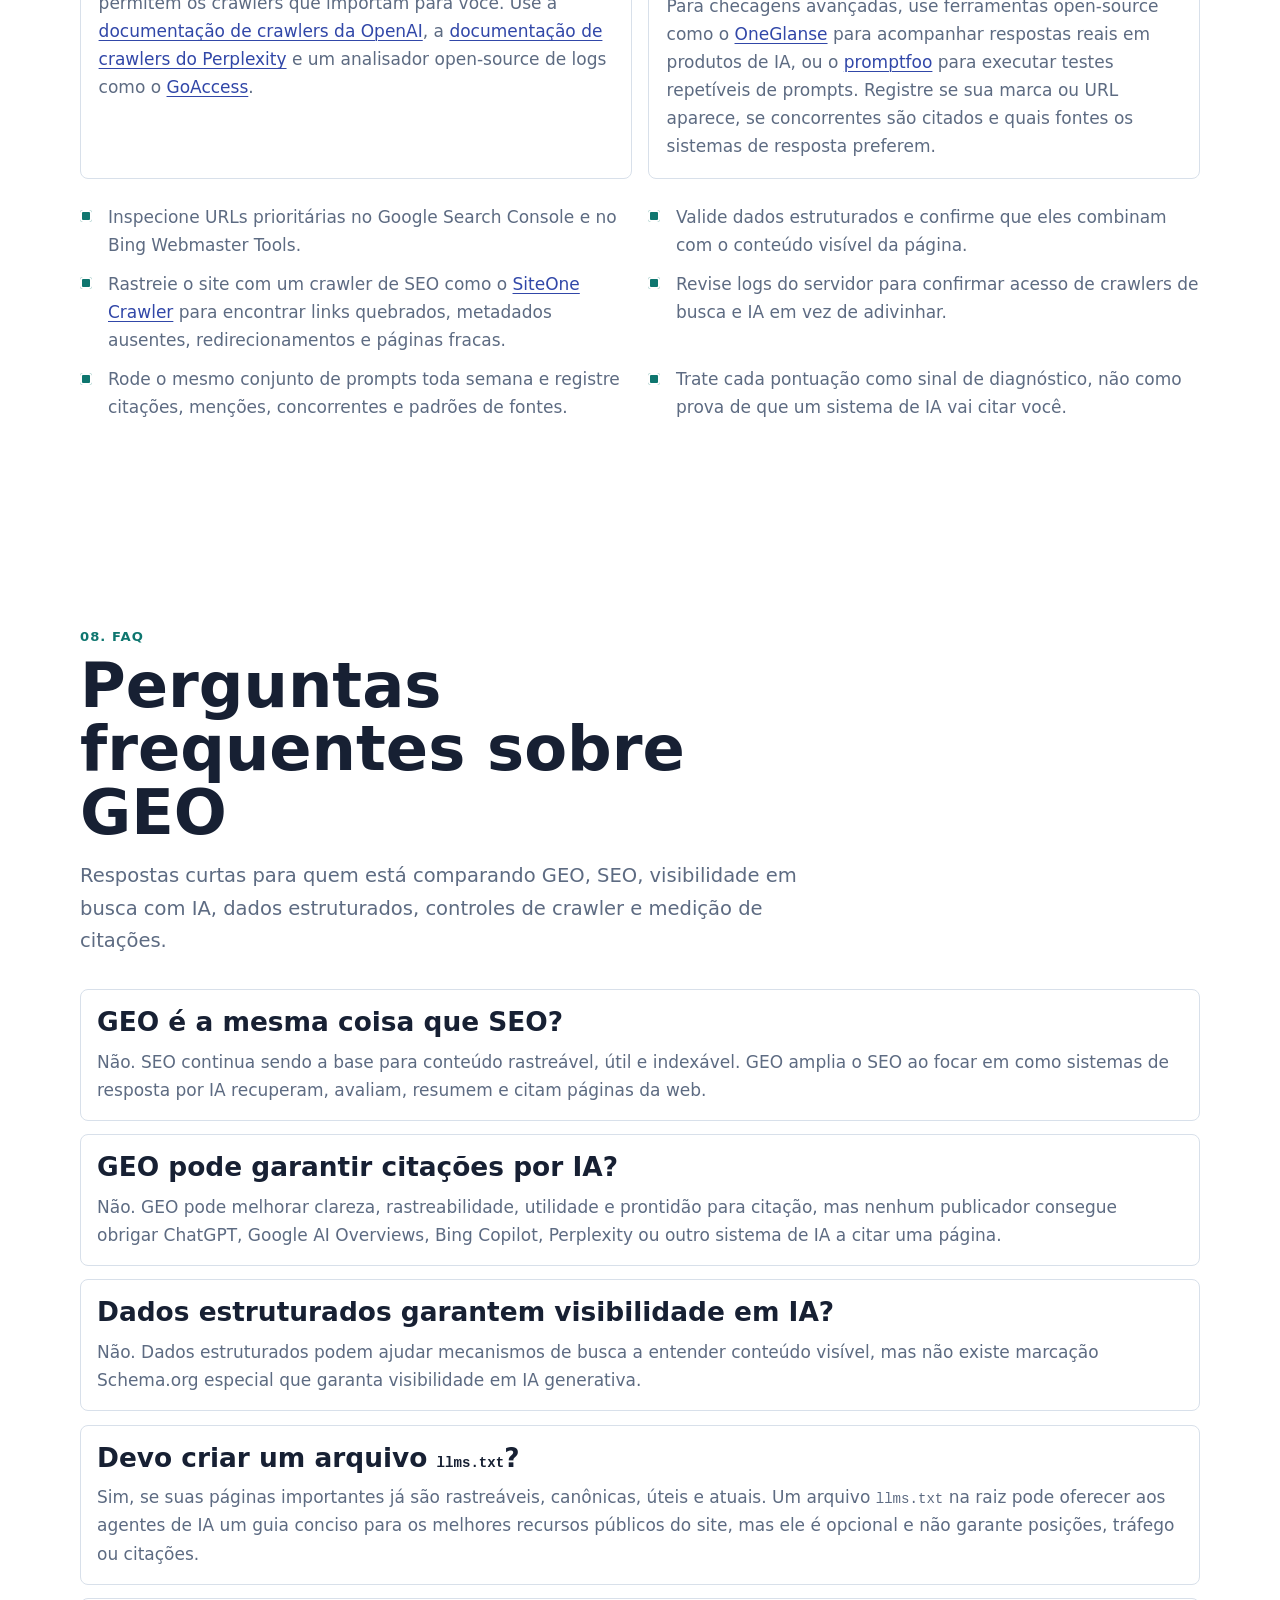
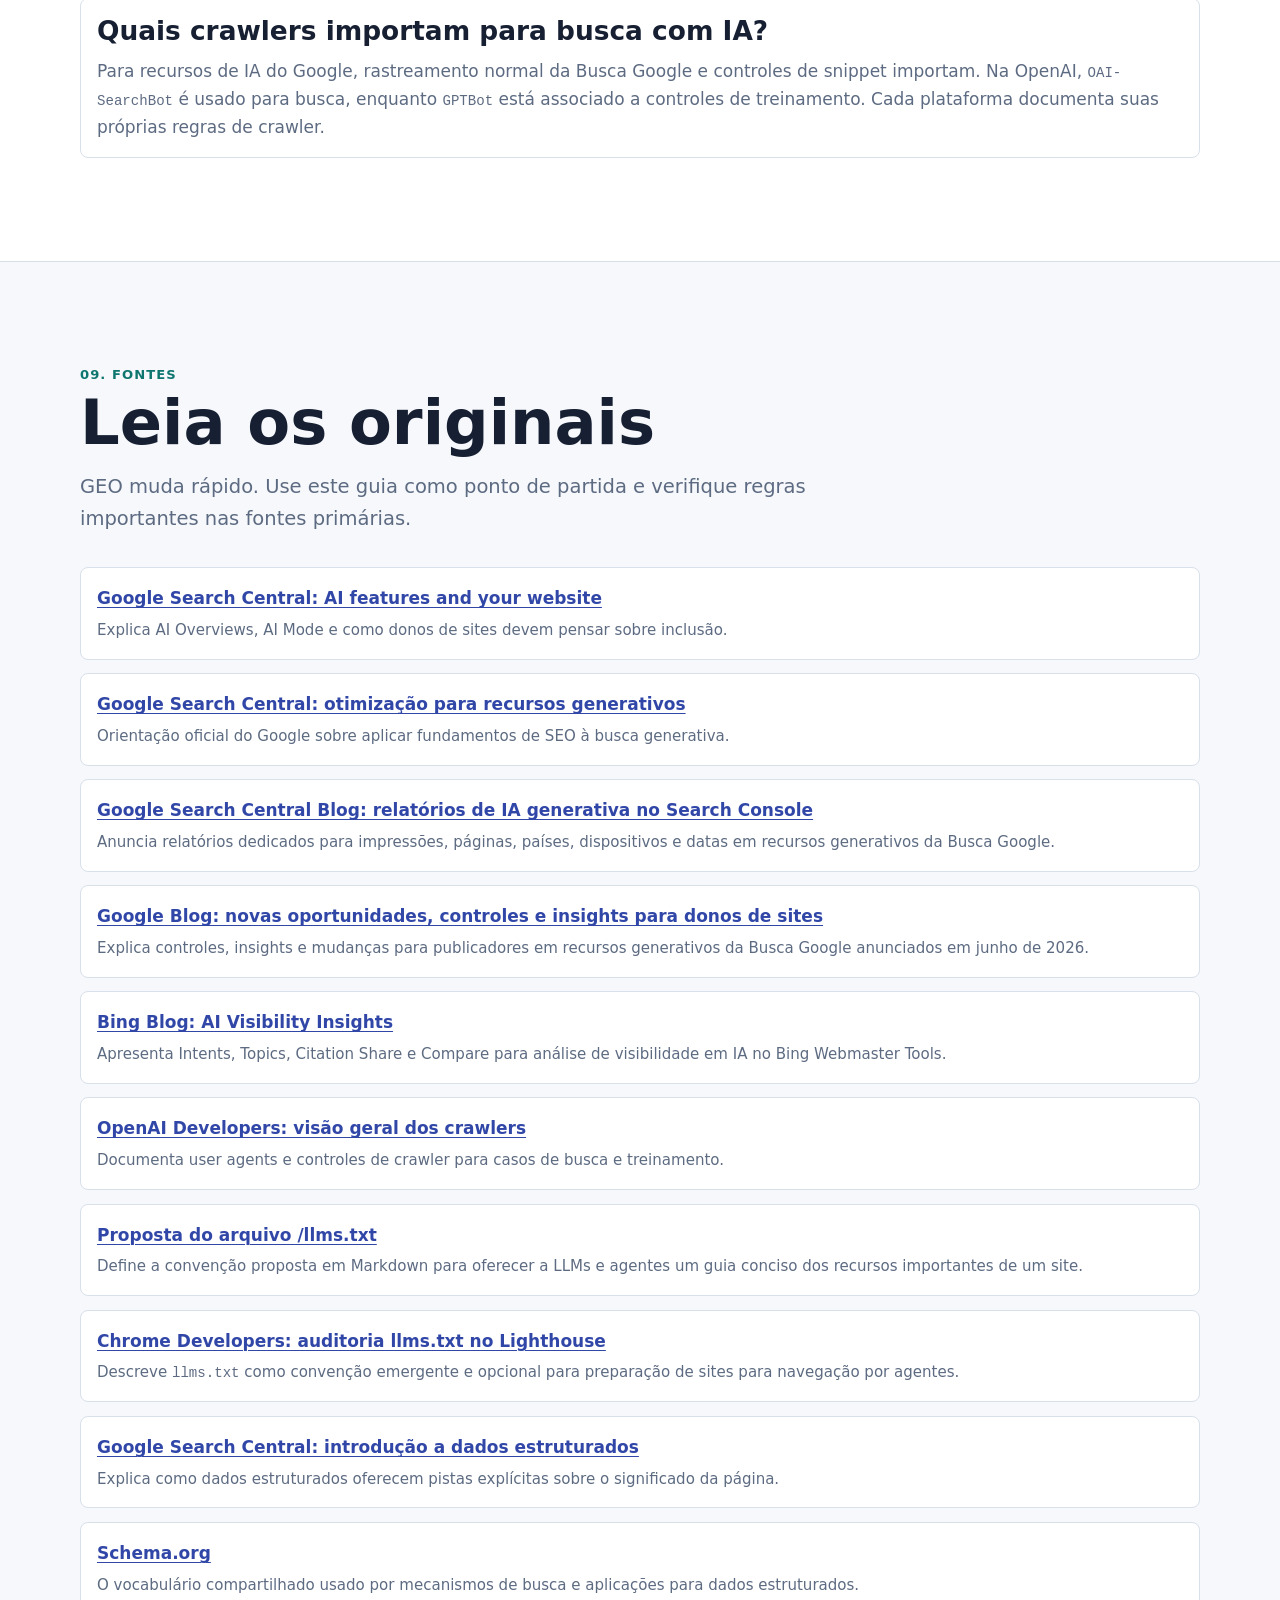
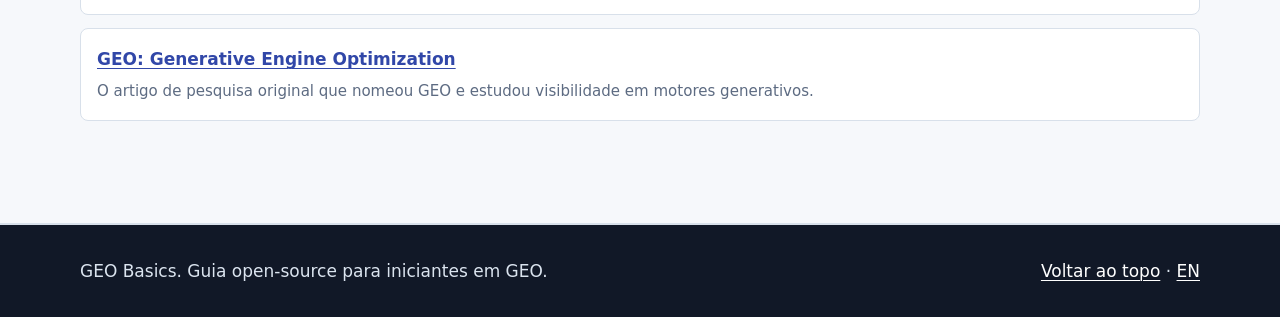
==== commit 5fe15454: "clarify hero summary copy" ====
--- a/lang/pt-br/index.html
+++ b/lang/pt-br/index.html
@@ -196,16 +196,16 @@
           </div>
         </div>
 
-        <div class="hero__visual hero__answer-card" aria-label="Resposta curta">
-          <strong>Resposta curta:</strong>
+        <div class="hero__visual hero__answer-card" aria-label="Resumo rápido">
+          <strong>Resumo rápido:</strong>
           <p>
             Otimização para Motores Generativos (GEO) ajuda uma página da web a ser mais fácil de recuperar,
             interpretar, avaliar e citar por sistemas de busca com IA.
           </p>
           <p>
-            Este guia explica fundamentos de SEO, estrutura de conteúdo, marcação Schema.org, controles de
-            crawler, sinais de fonte e hábitos de medição que tornam o conteúdo mais útil para pessoas e mais
-            legível para motores de resposta.
+            Este guia explica os fundamentos de GEO: respostas claras, estrutura de conteúdo, marcação
+            Schema.org, controles de crawler, sinais de fonte e hábitos de medição que tornam o conteúdo mais
+            útil para pessoas e mais legível para motores de resposta.
           </p>
         </div>
       </div>
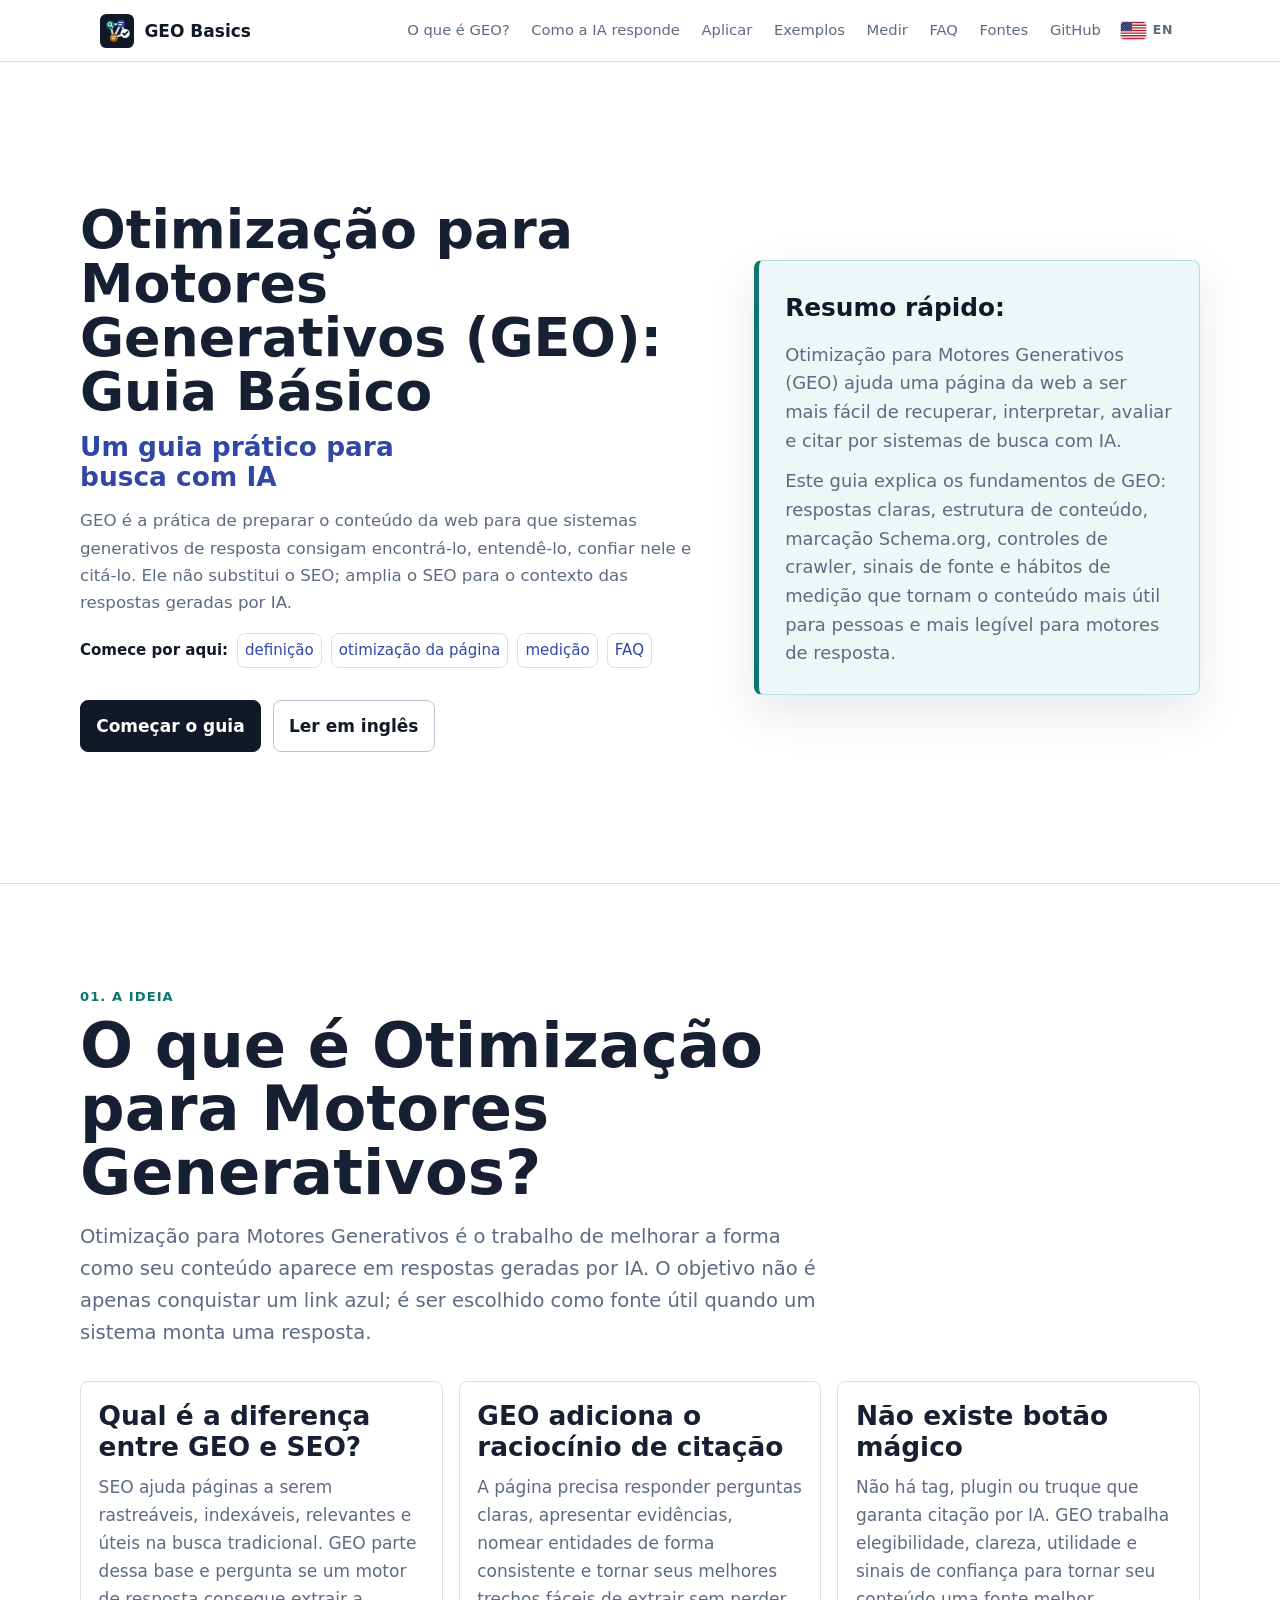
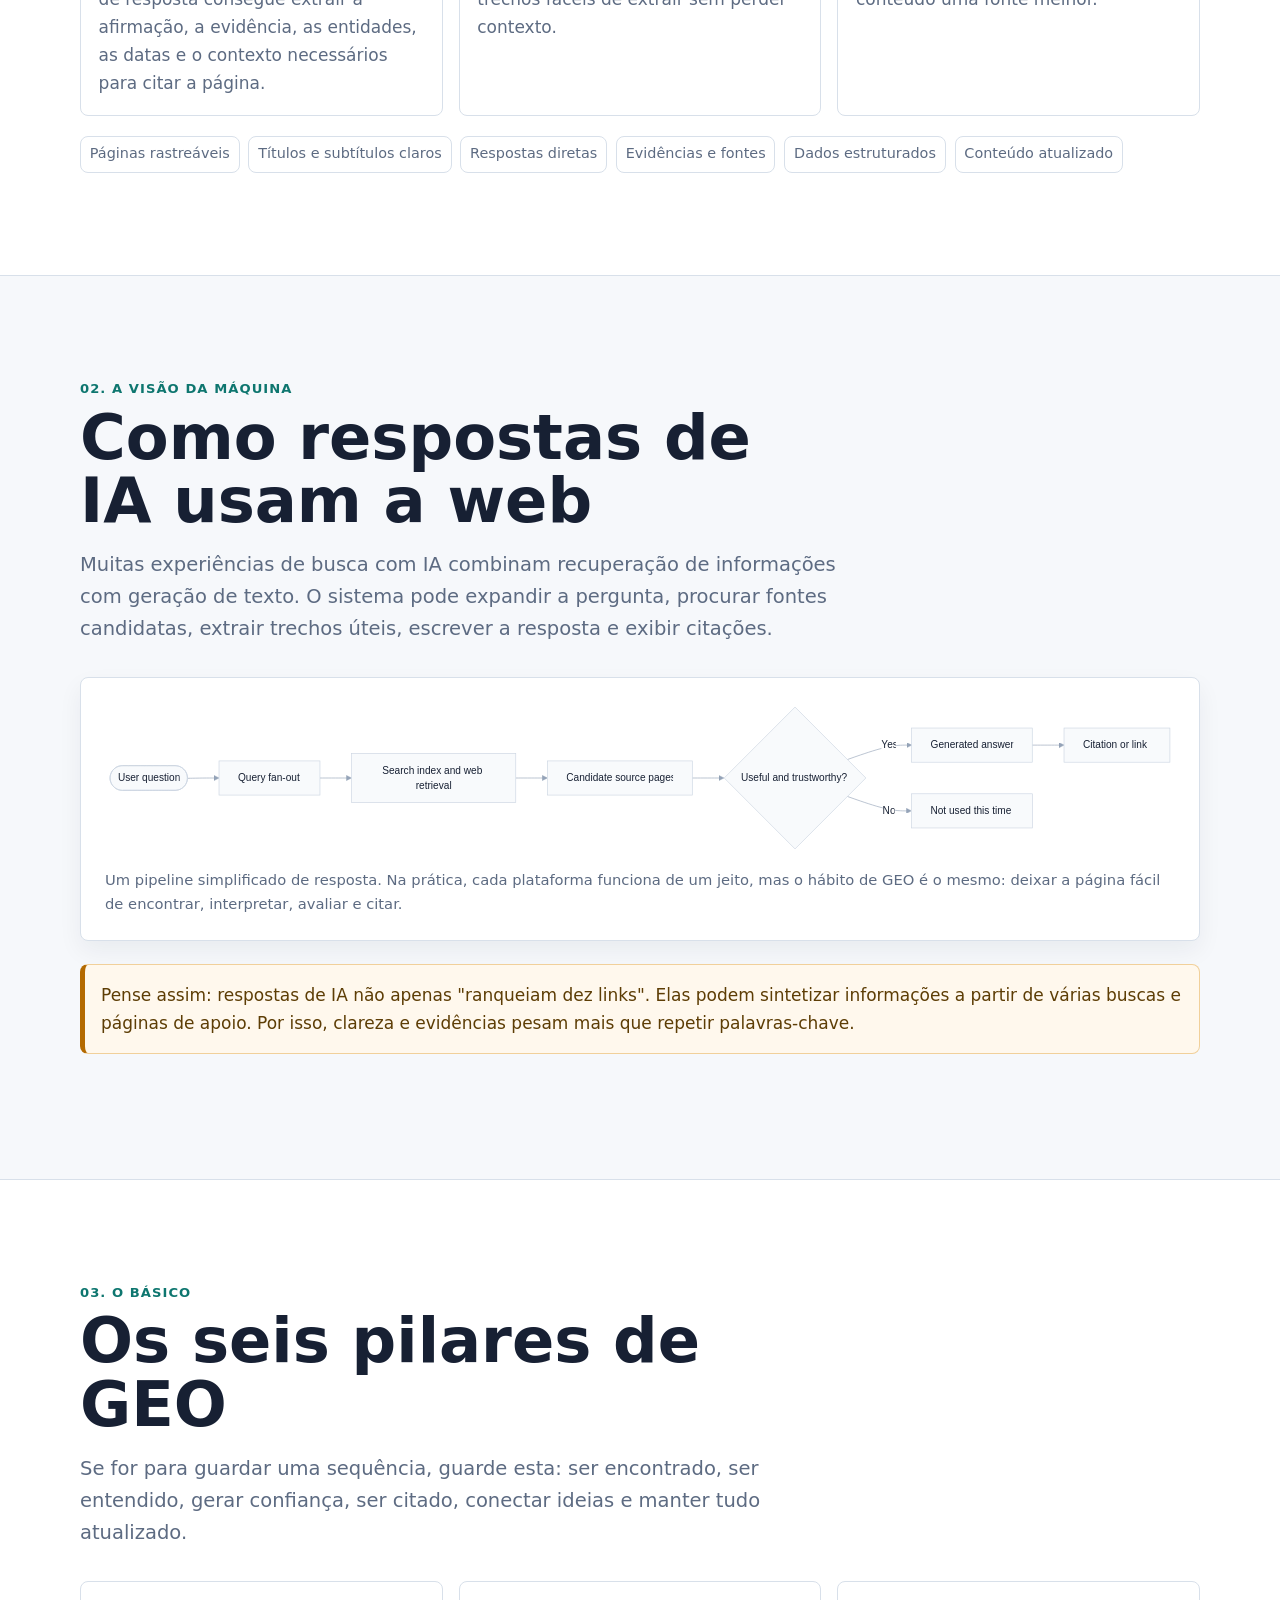
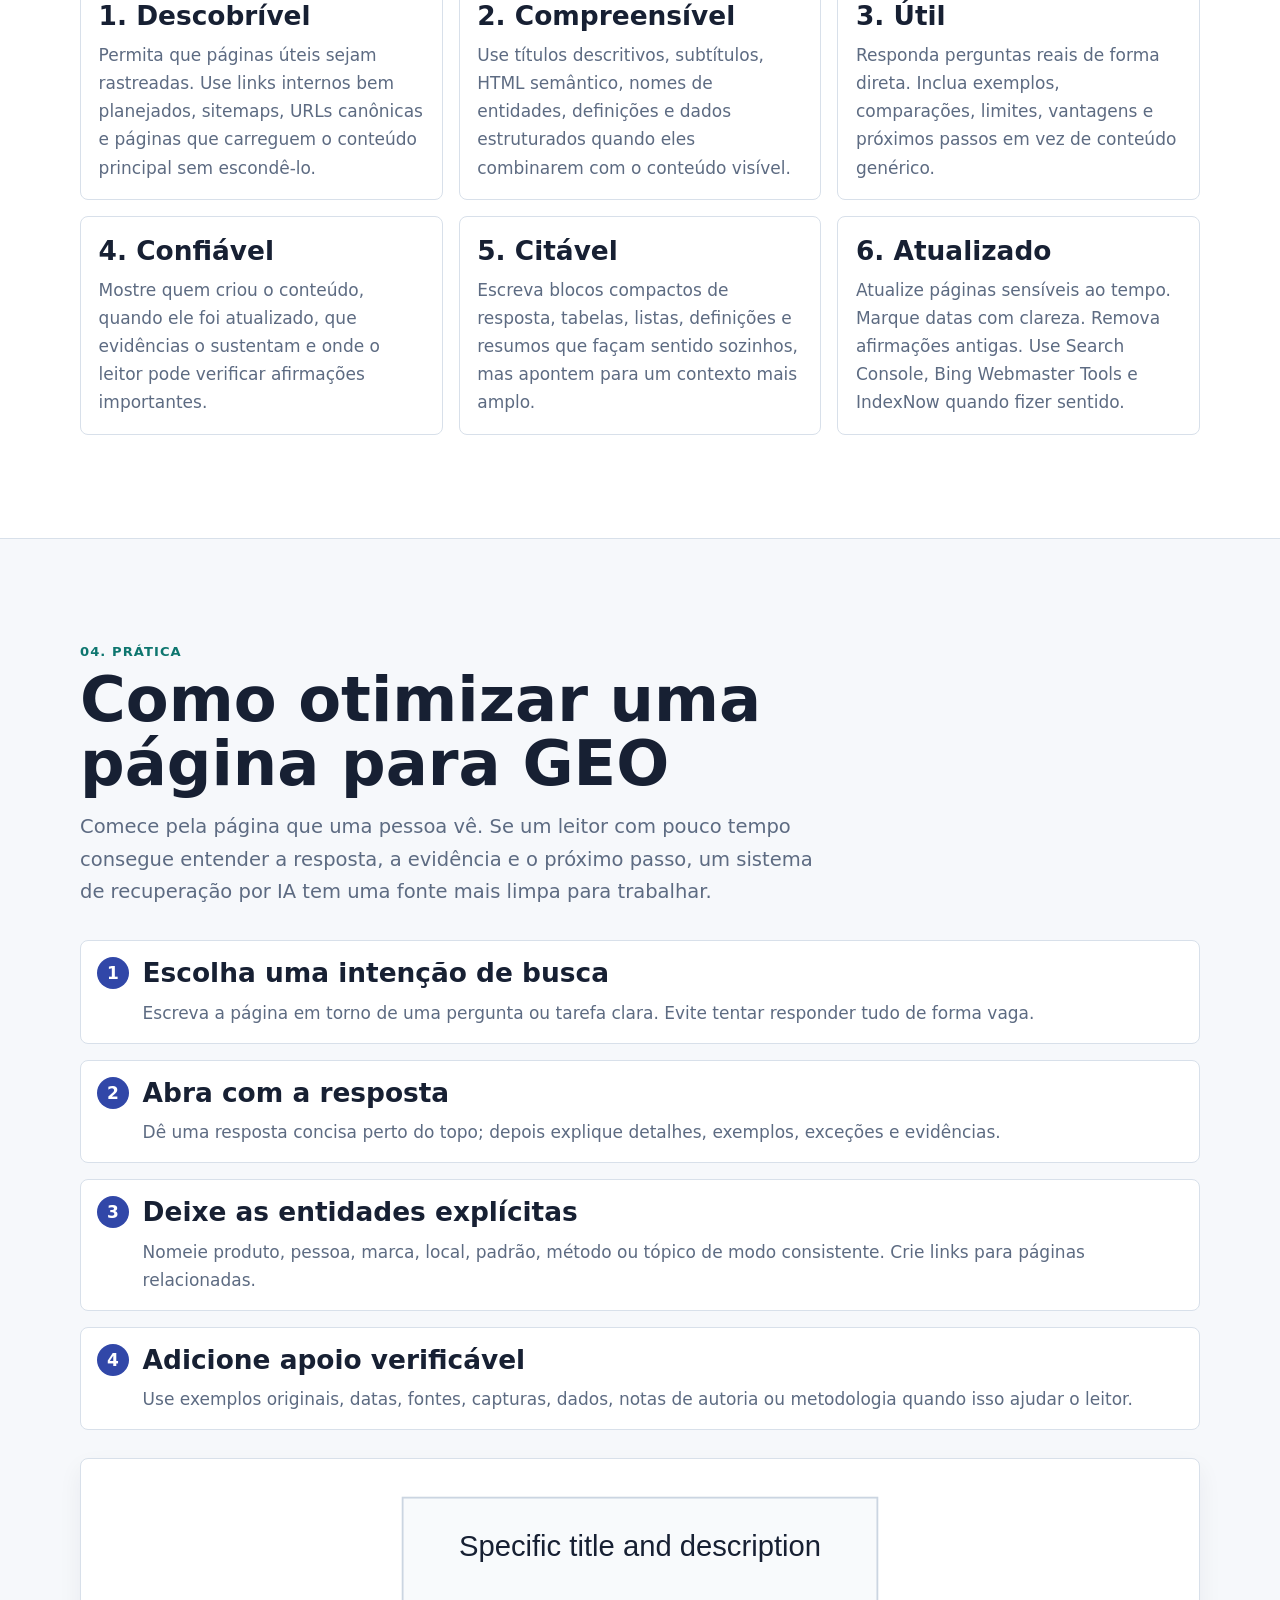
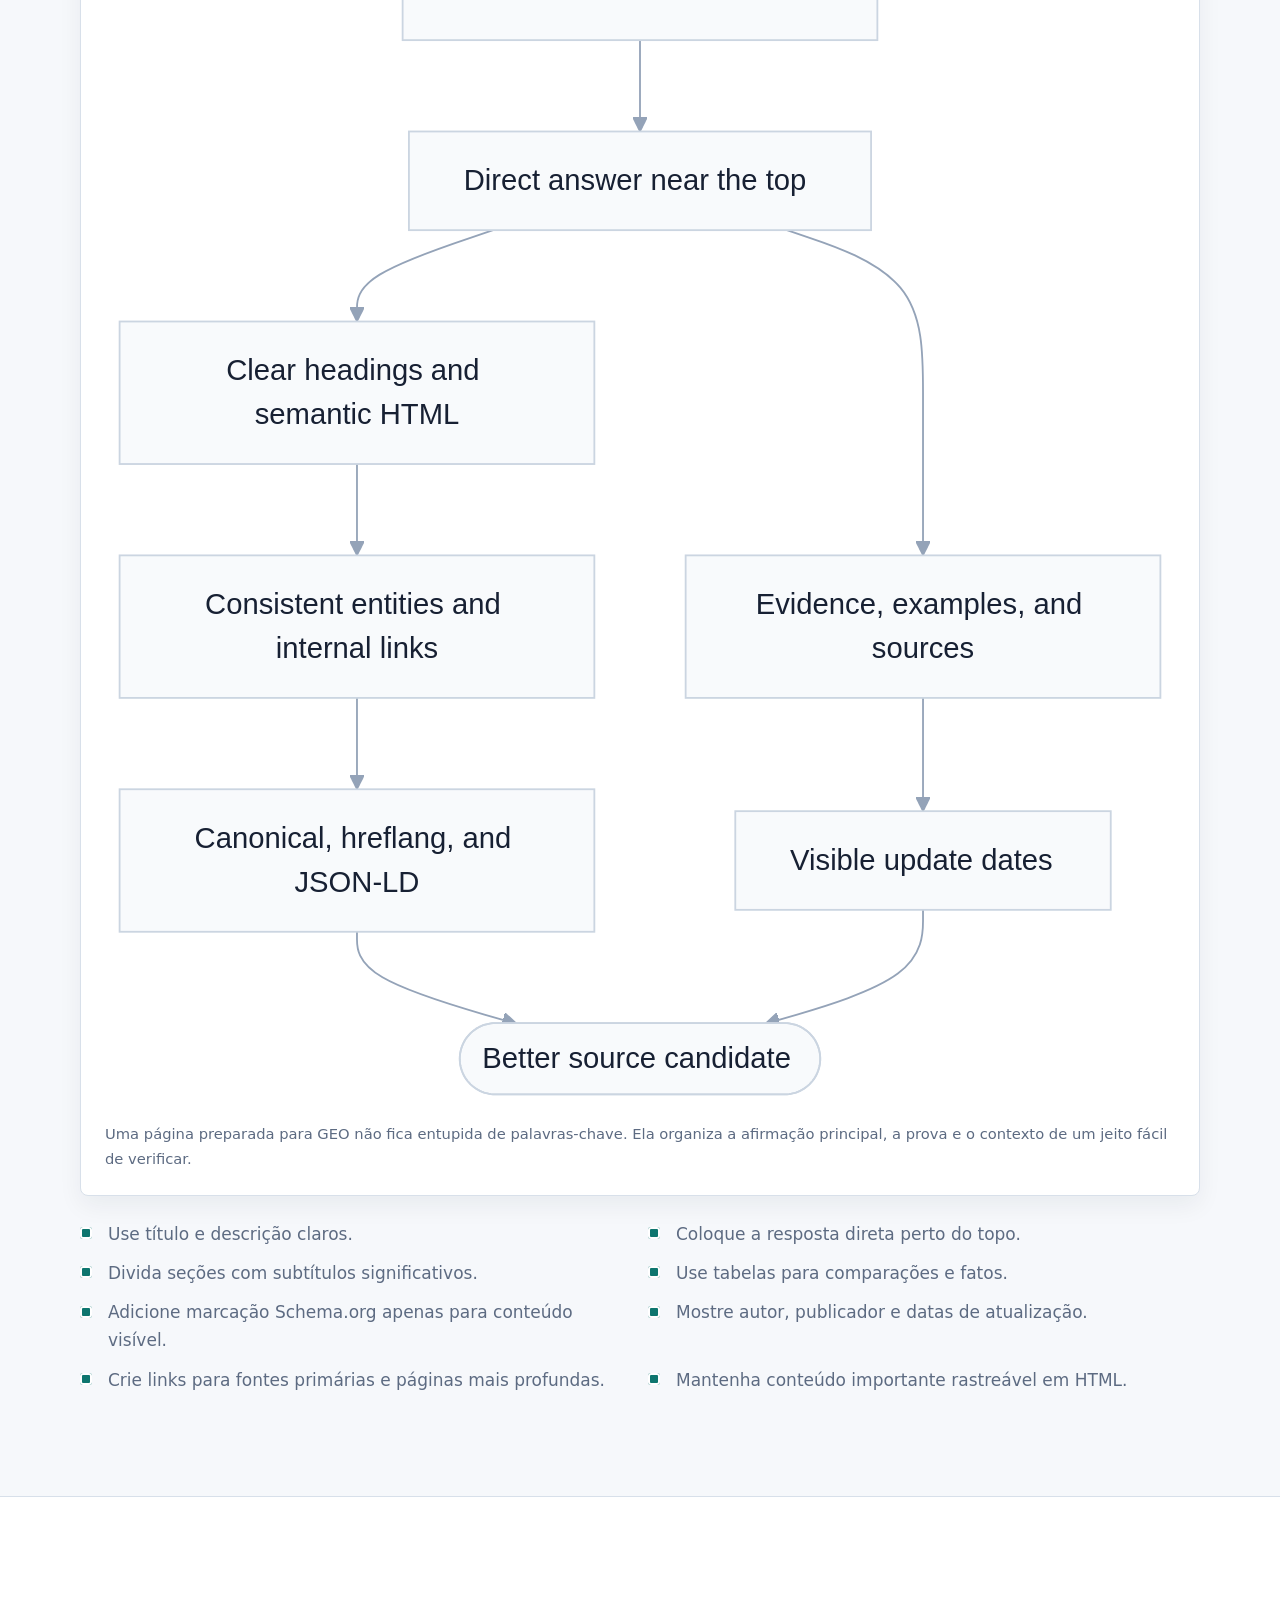
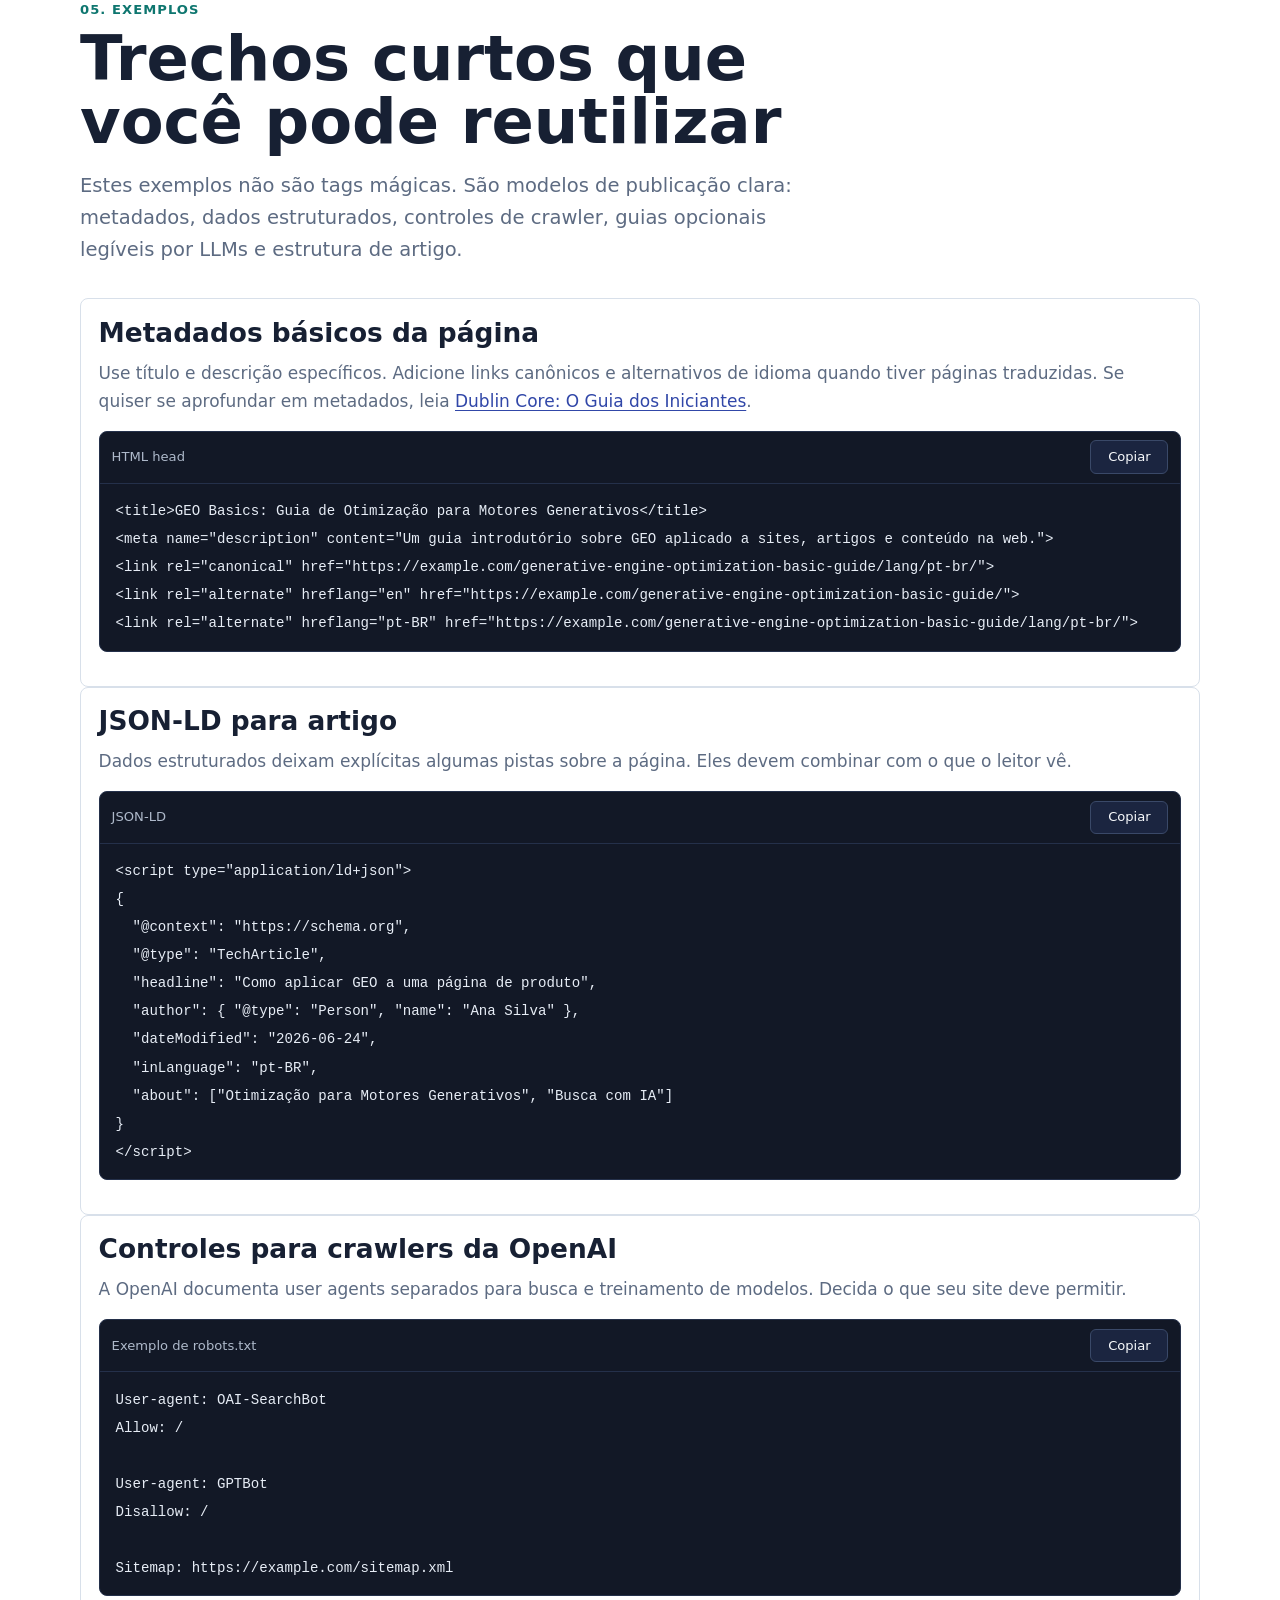
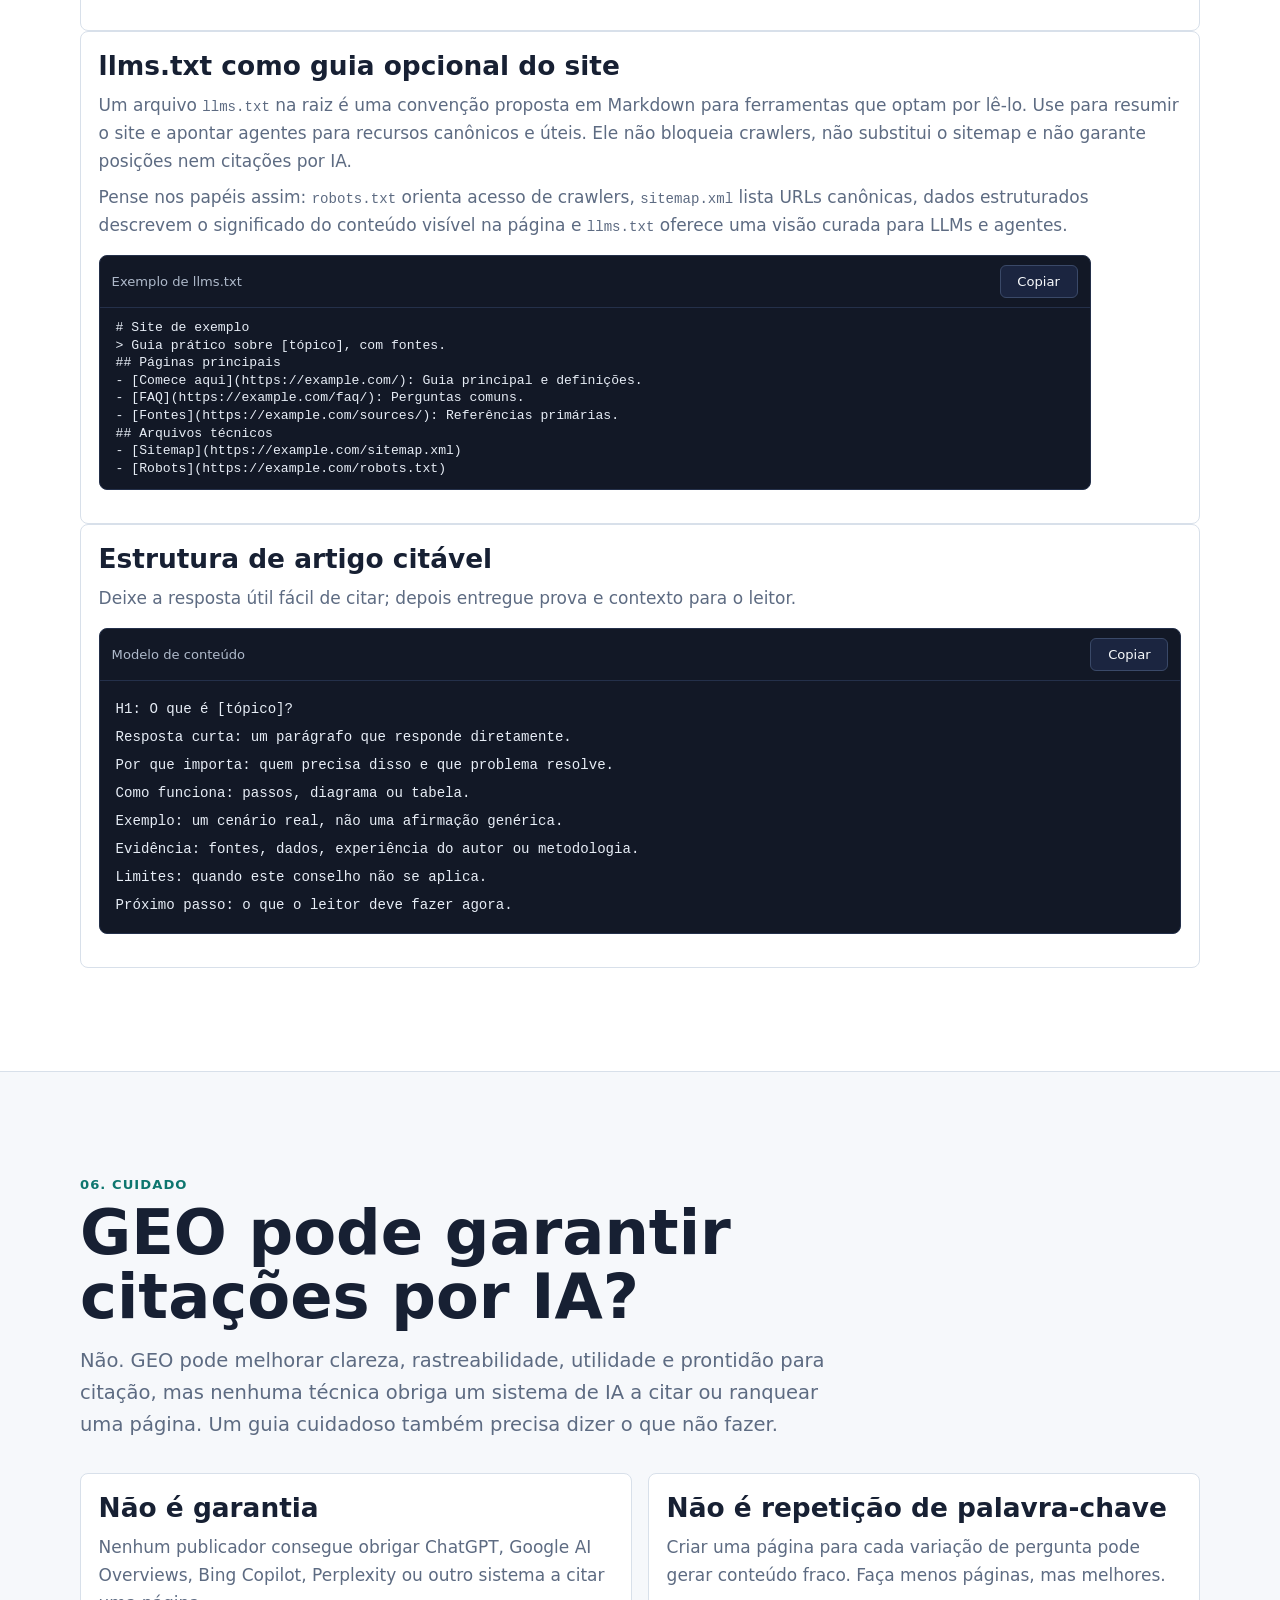
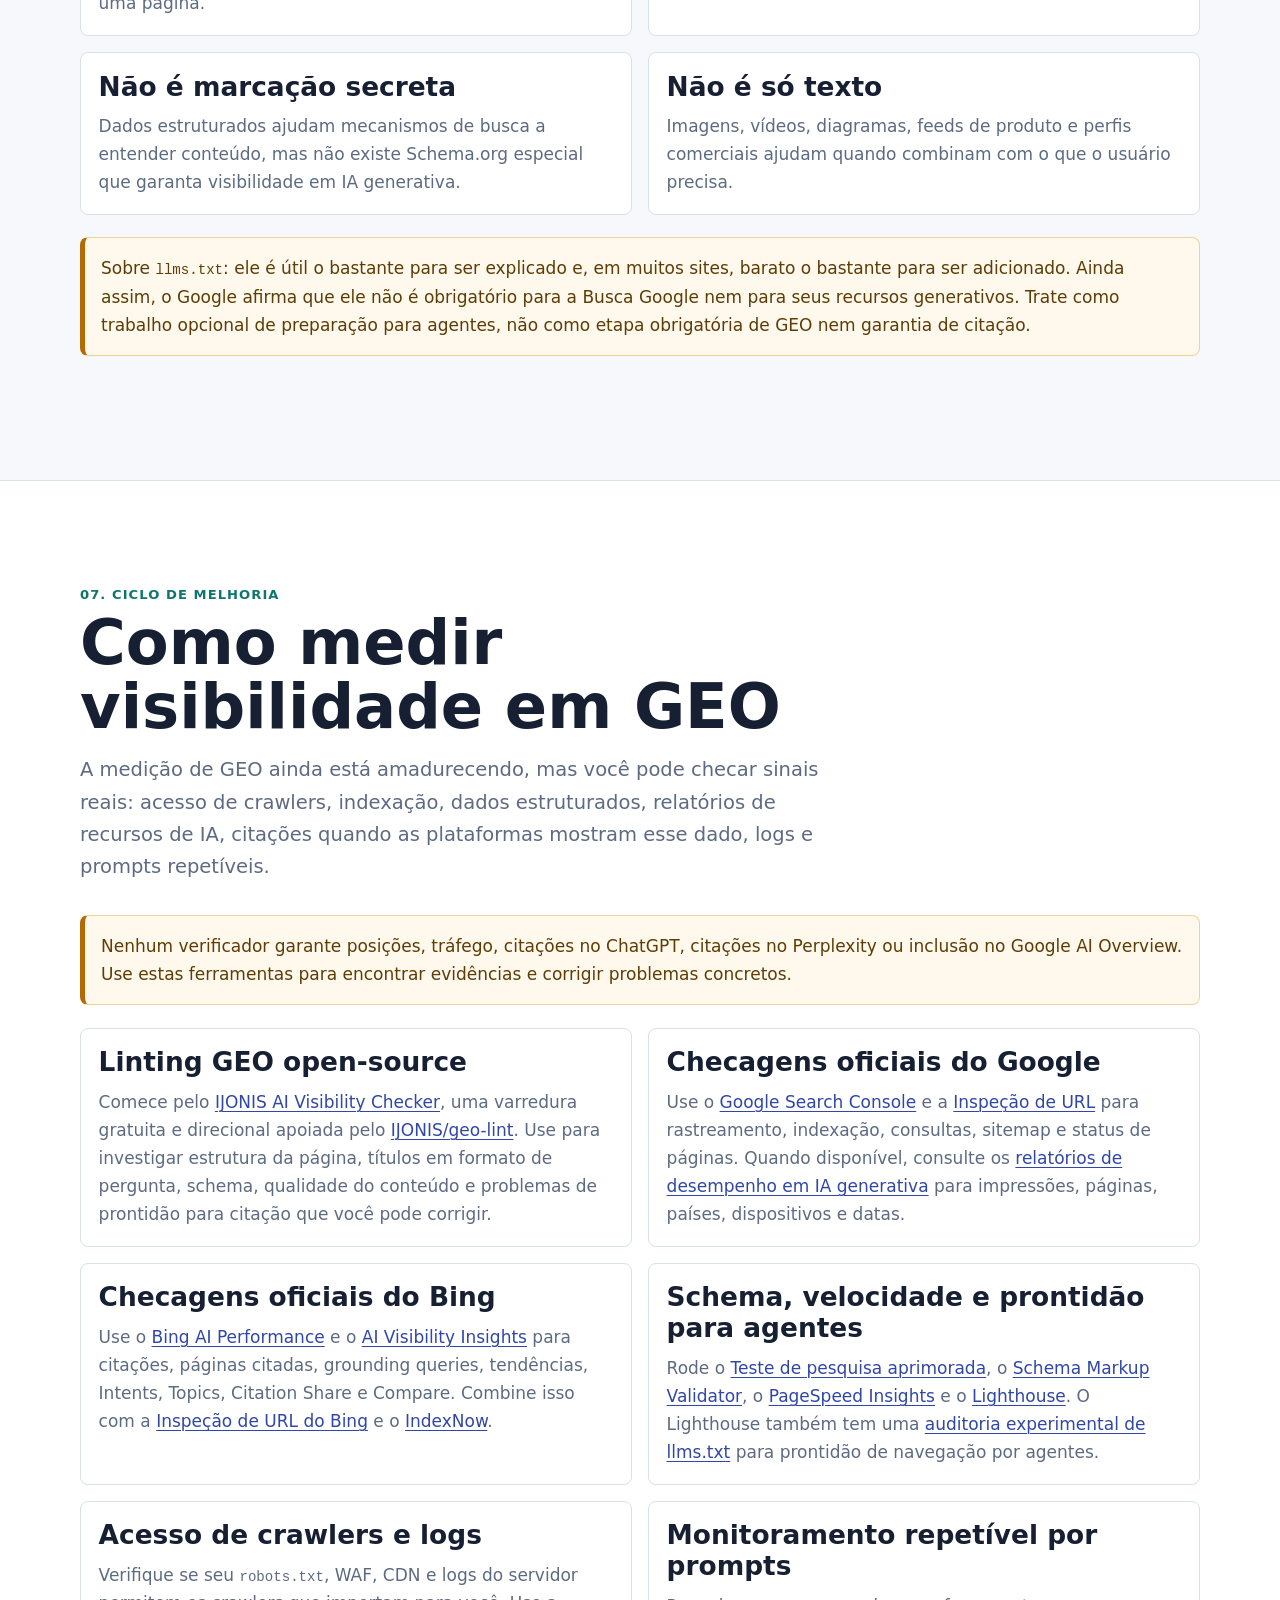
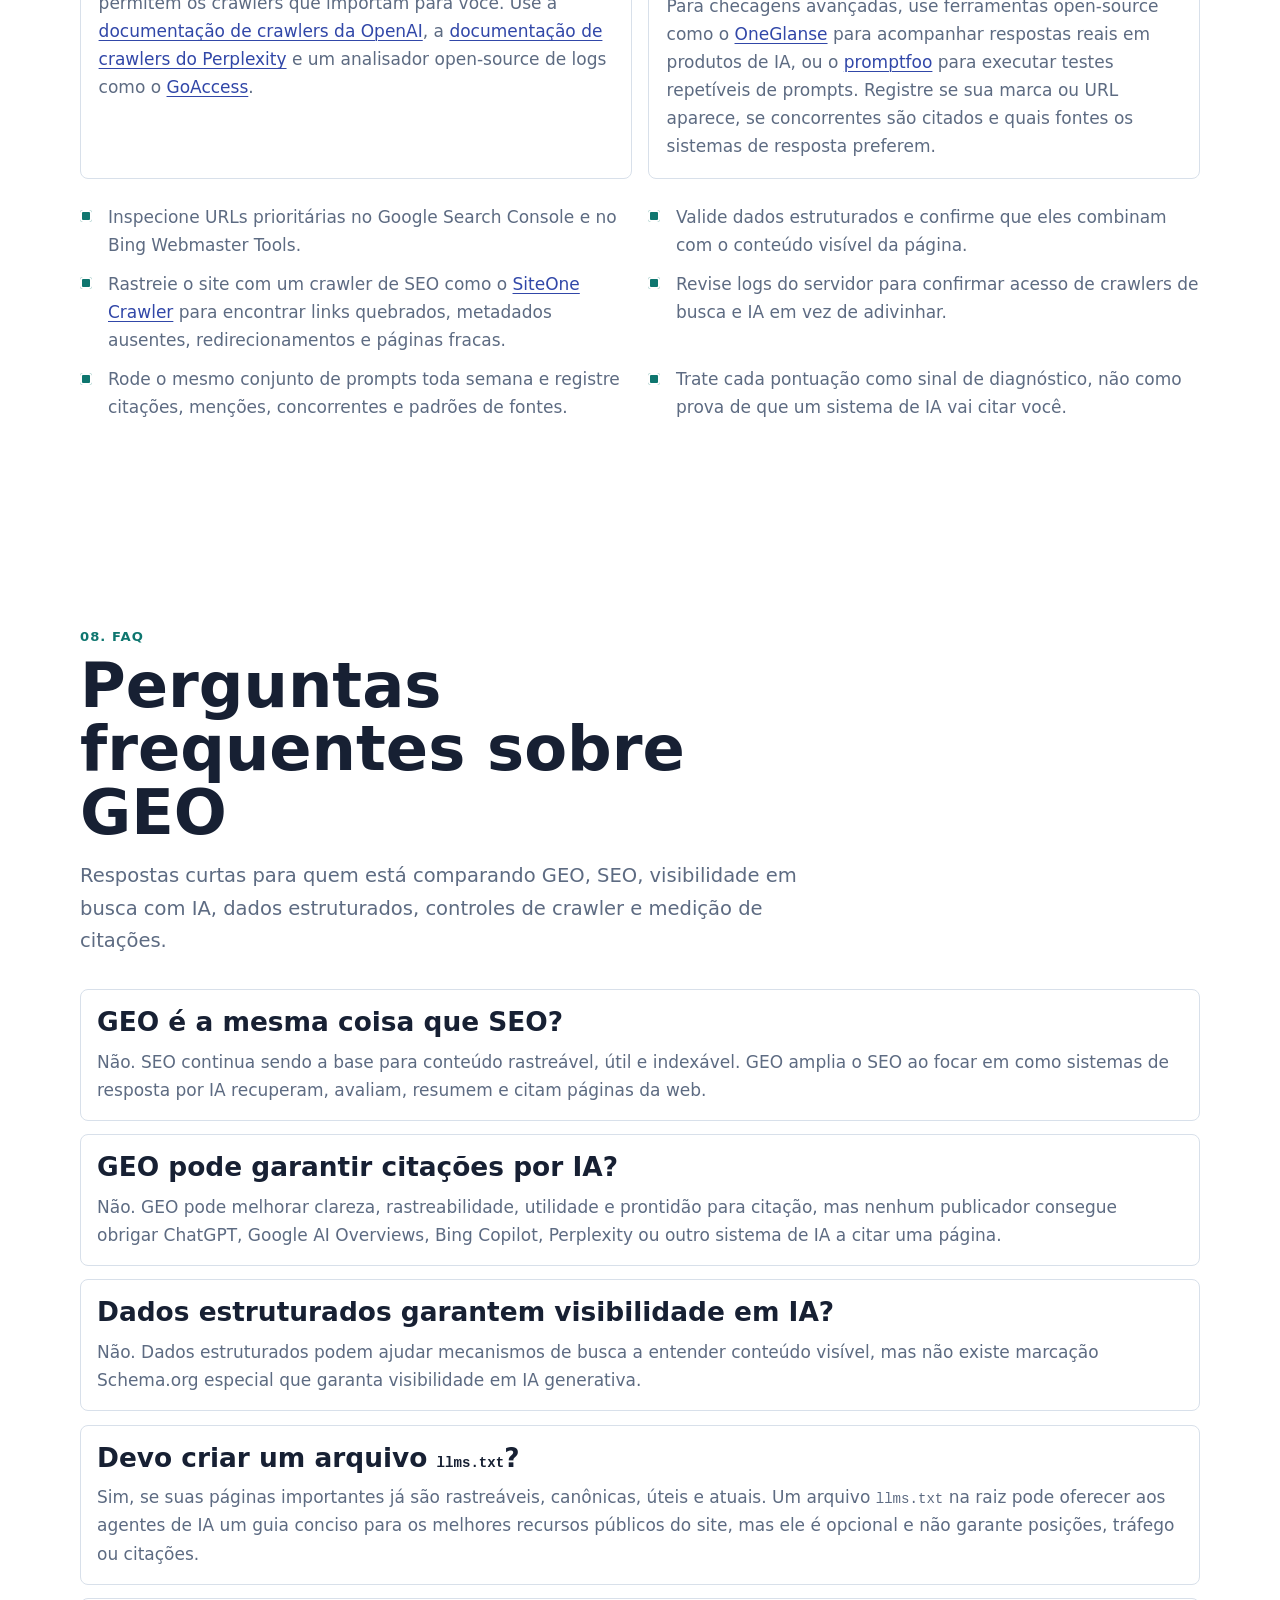
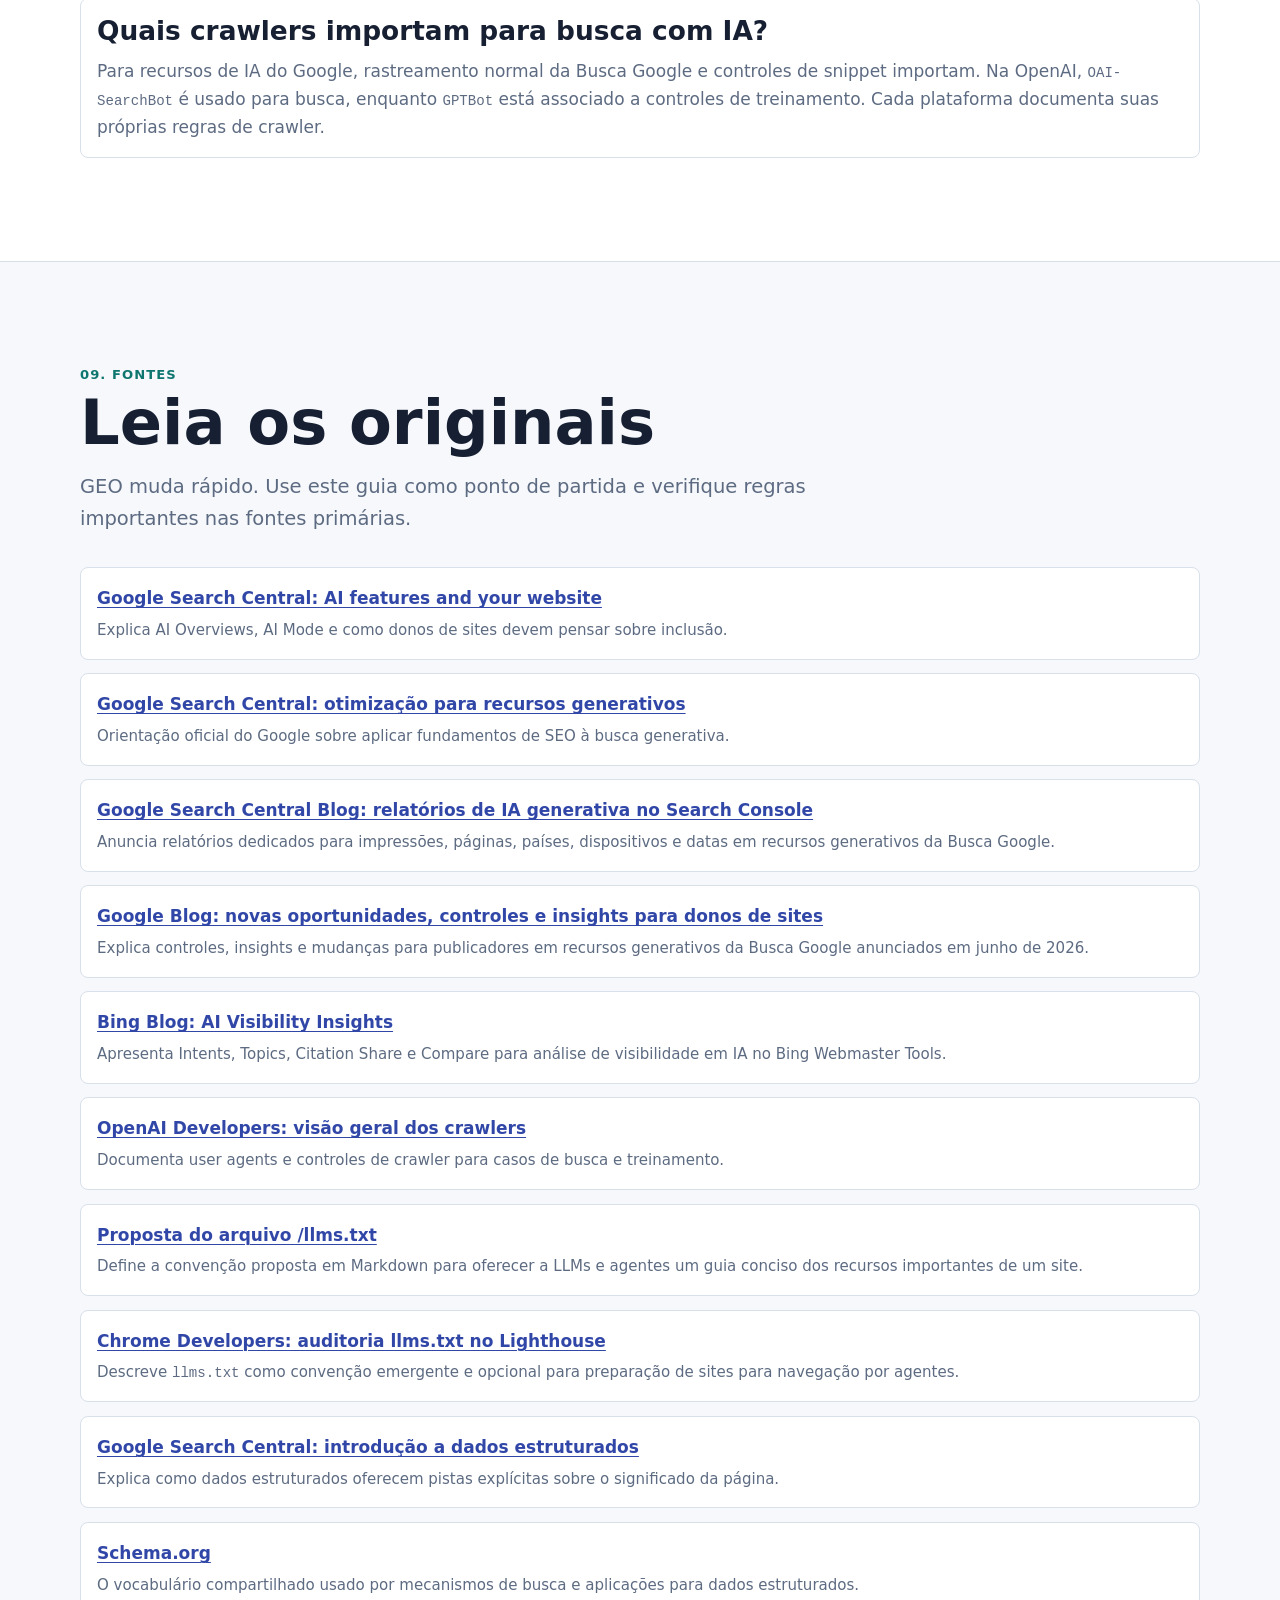
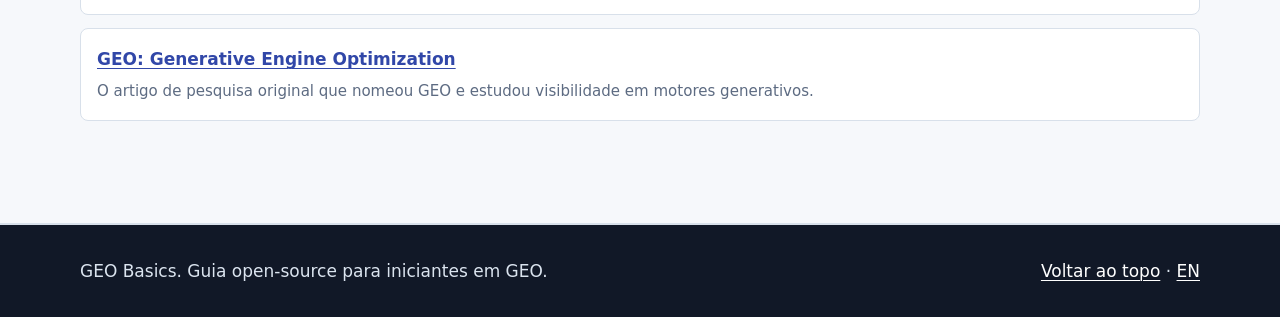
==== commit b45a0c07: "Fix PT-BR English language switch" ====
--- a/lang/pt-br/index.html
+++ b/lang/pt-br/index.html
@@ -164,11 +164,12 @@
           <a href="#measure">Medir</a>
           <a href="#faq">FAQ</a>
           <a href="#sources">Fontes</a>
+          <a href="https://github.com/paladini/generative-engine-optimization-basic-guide" target="_blank" rel="noopener">GitHub</a>
           <a class="language-switch" href="../../index.html" hreflang="en" aria-label="Ler em inglês" title="Ler em inglês">
+            <img class="flag-icon" src="../../assets/images/flag-us.svg" alt="" width="36" height="24" loading="lazy">
             <span class="language-switch__label" lang="en" aria-hidden="true">EN</span>
             <span class="sr-only">Ler em inglês</span>
           </a>
-          <a href="https://github.com/paladini/generative-engine-optimization-basic-guide" target="_blank" rel="noopener">GitHub</a>
         </nav>
       </div>
     </header>
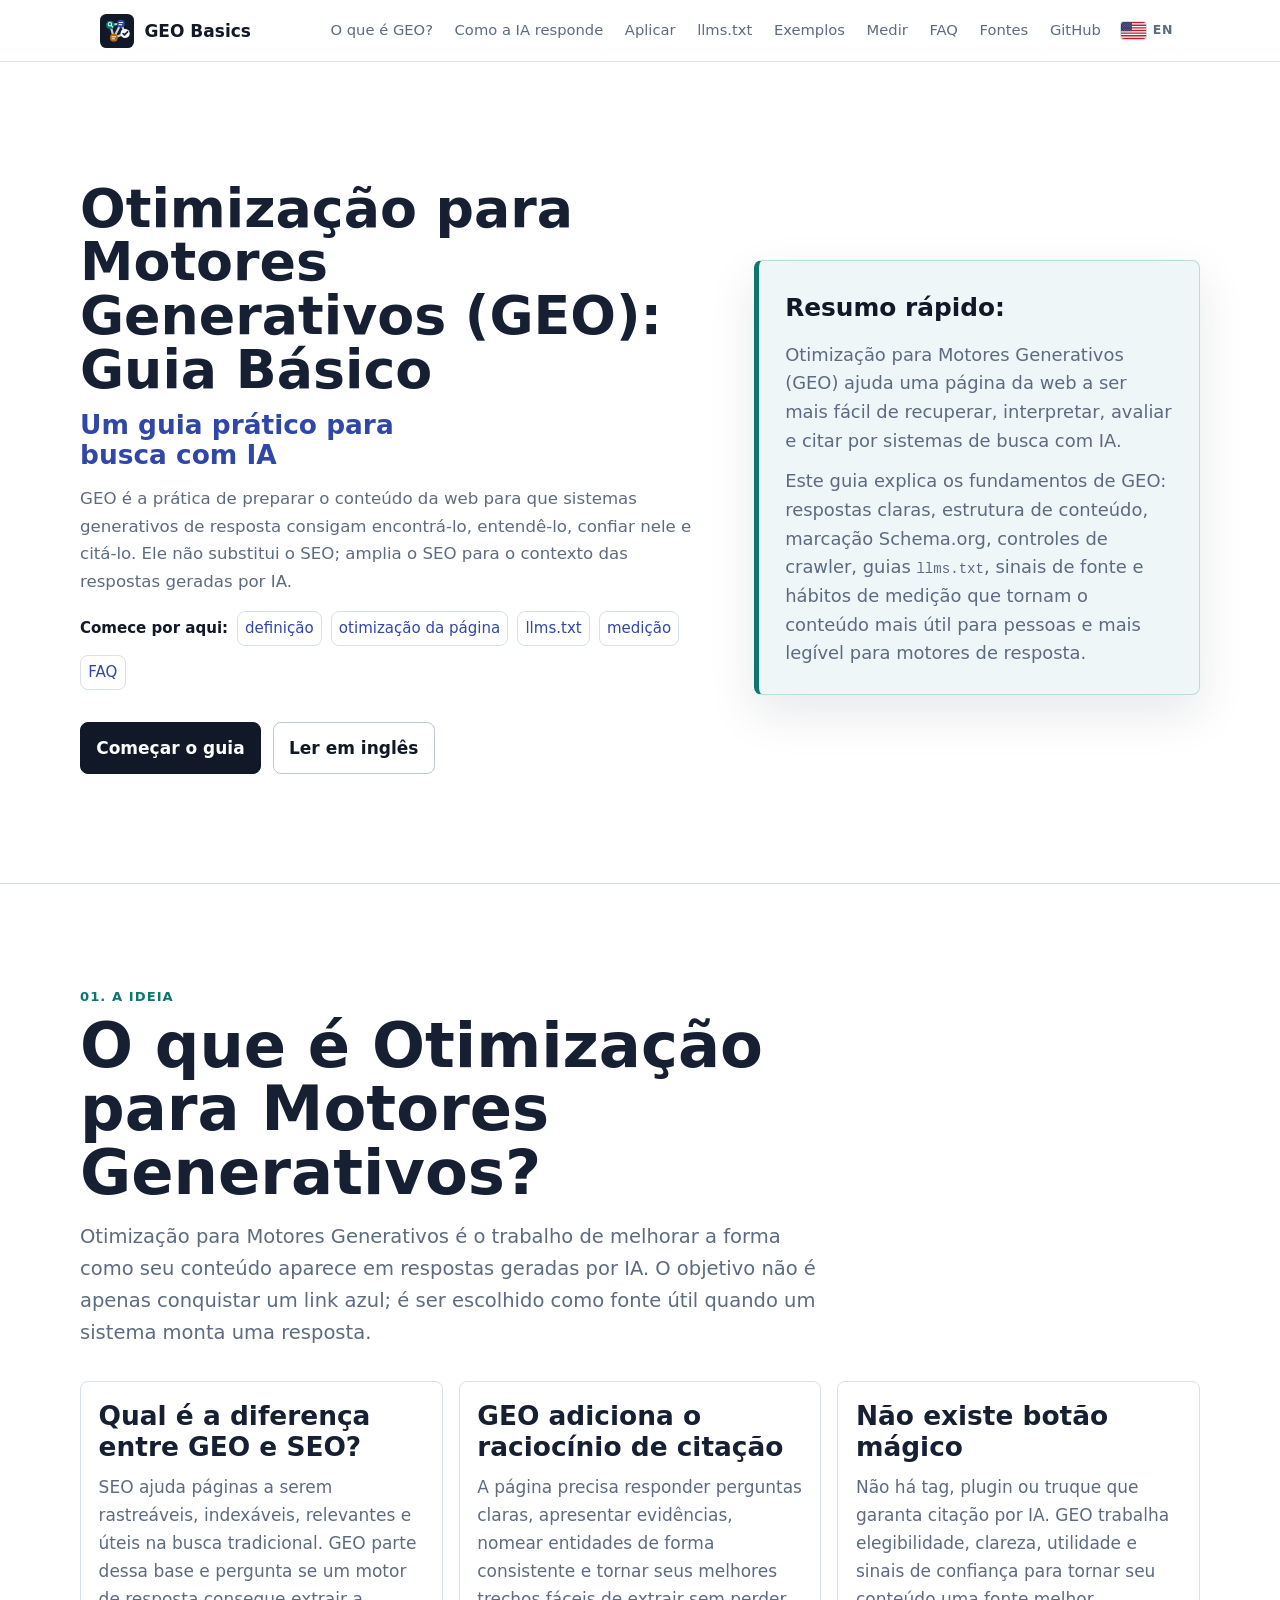
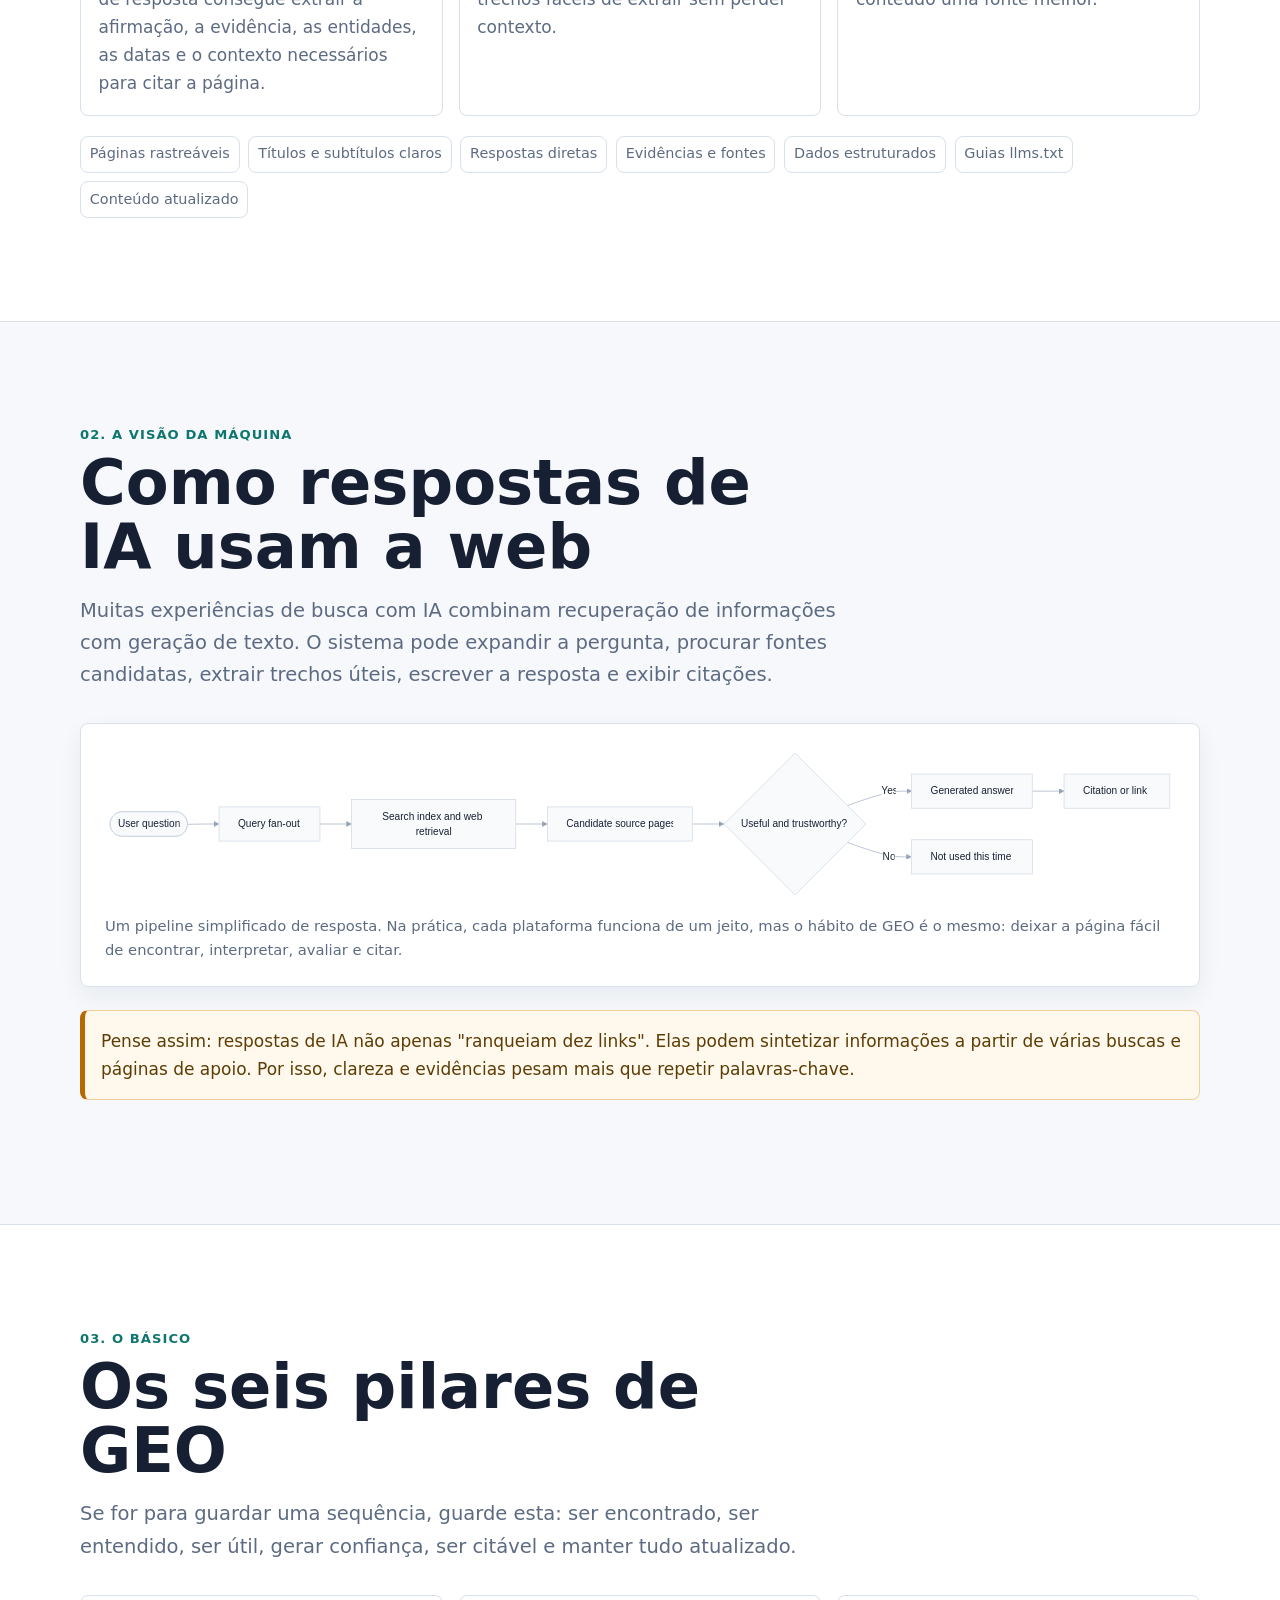
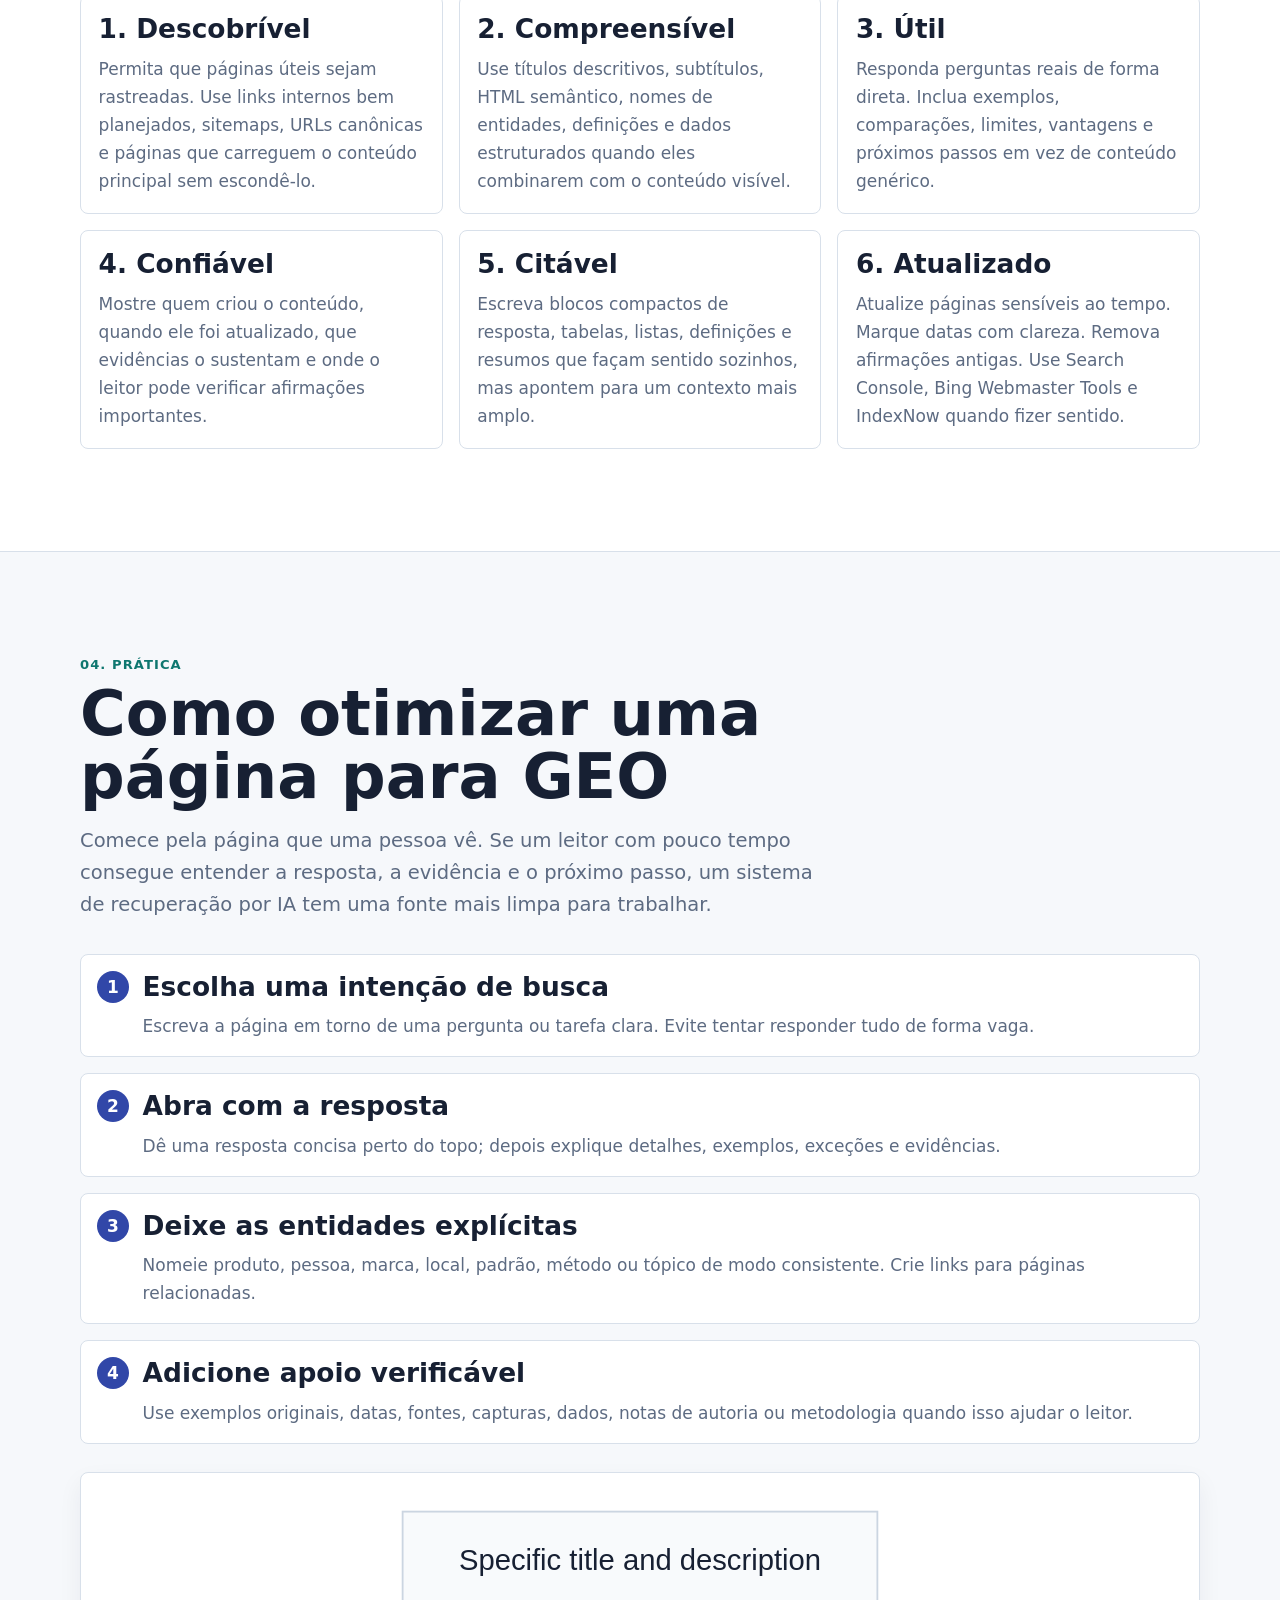
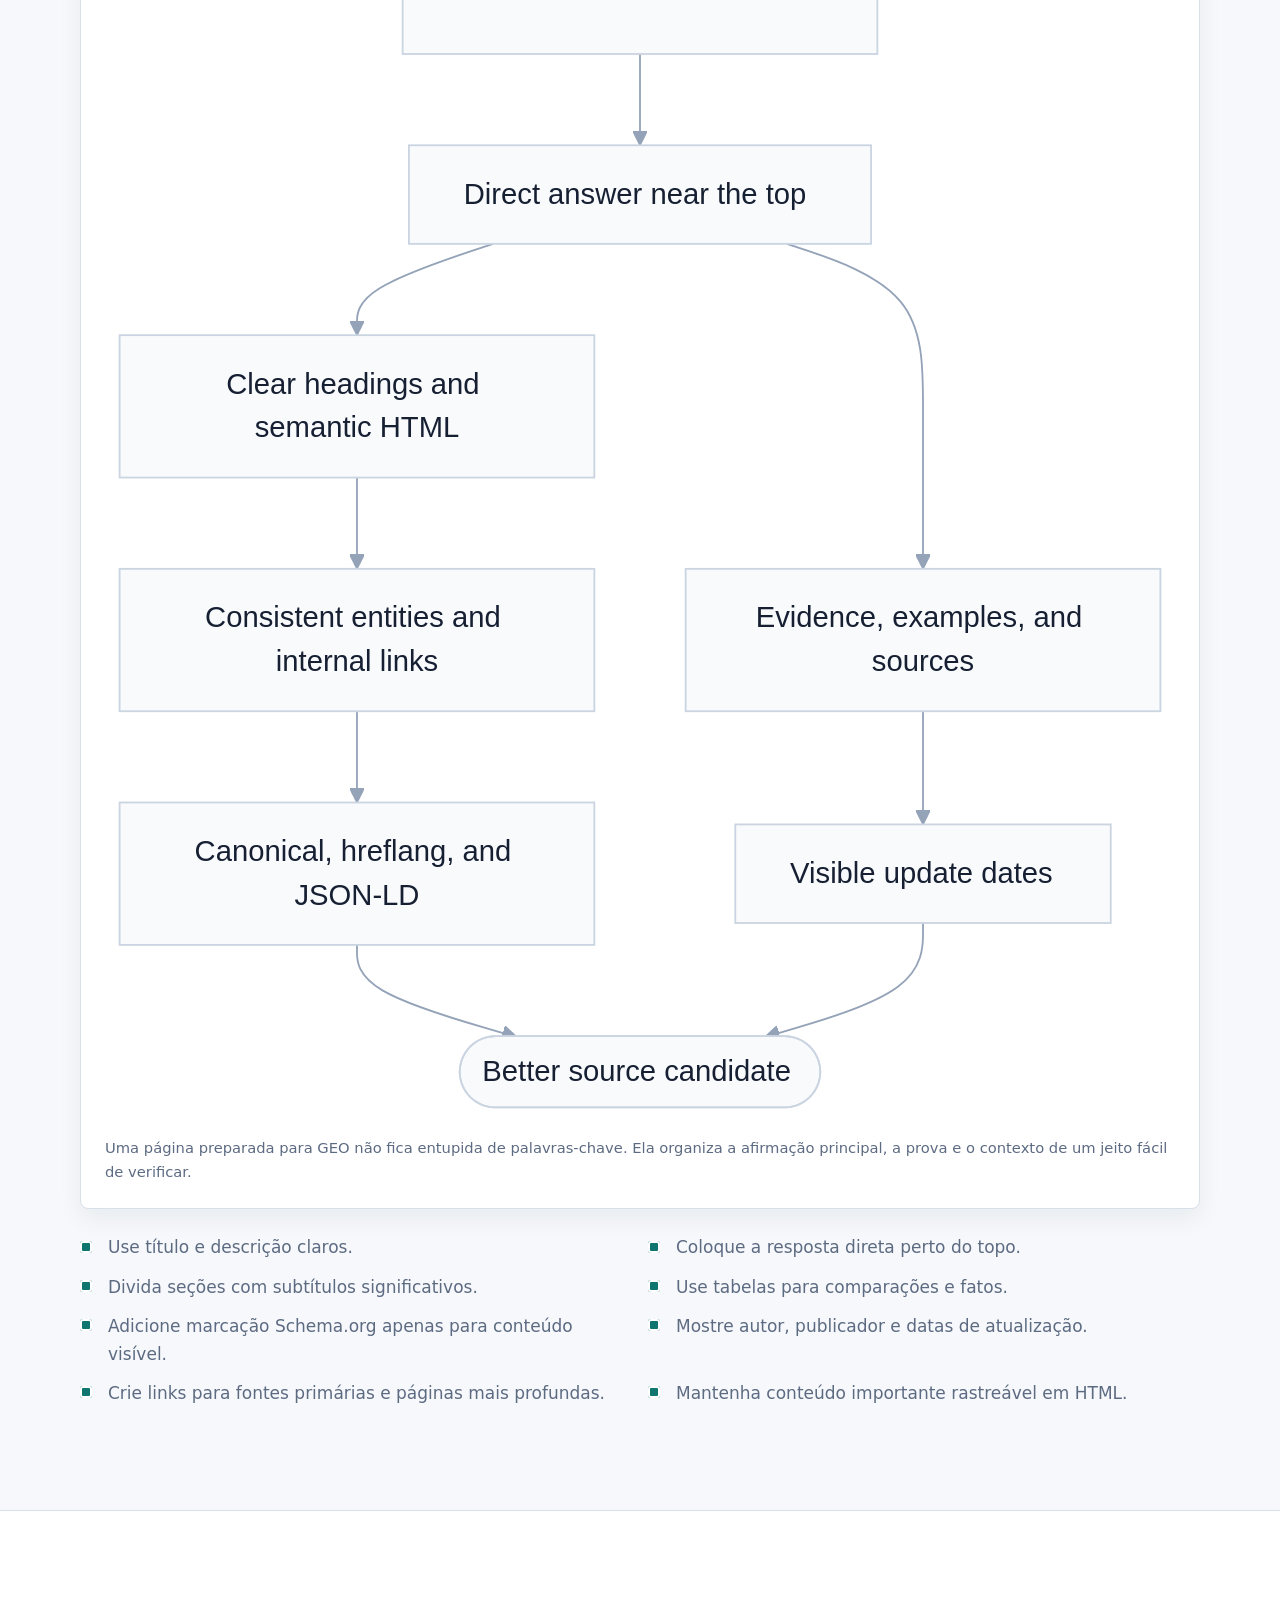
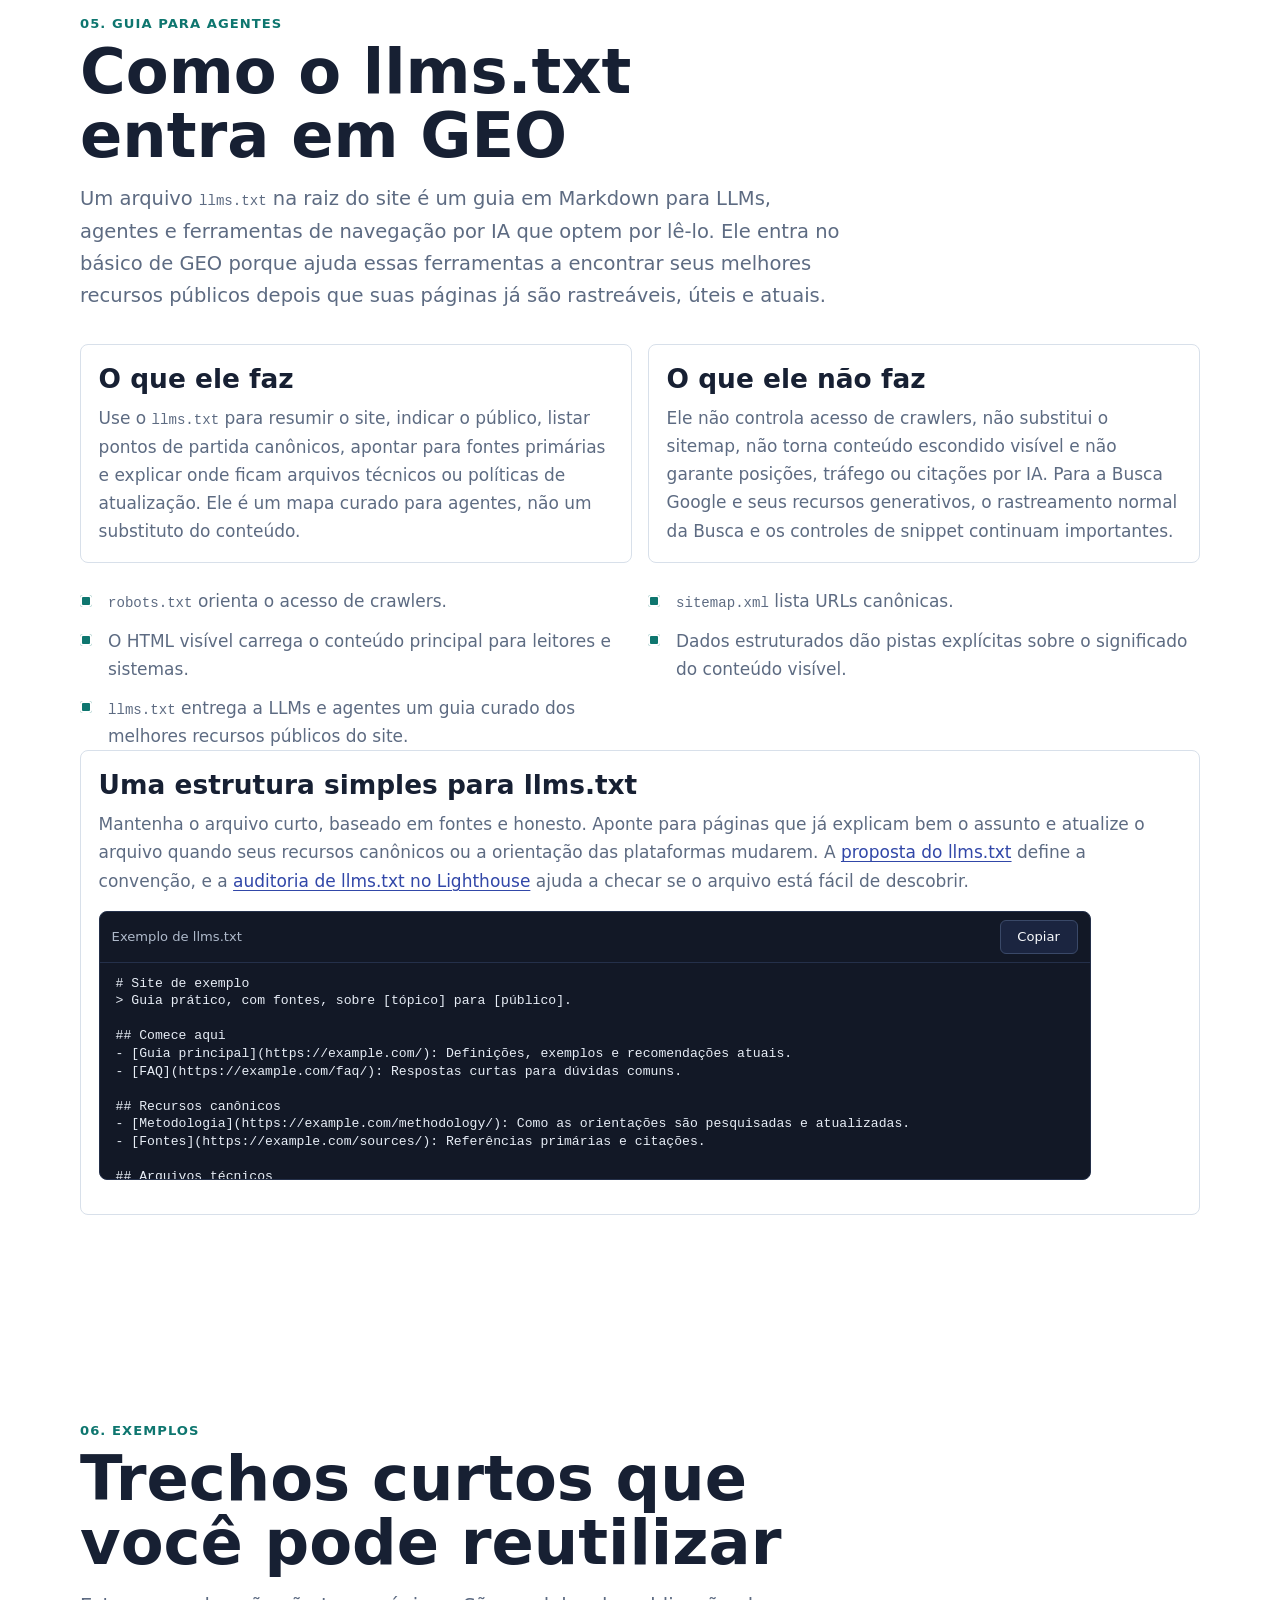
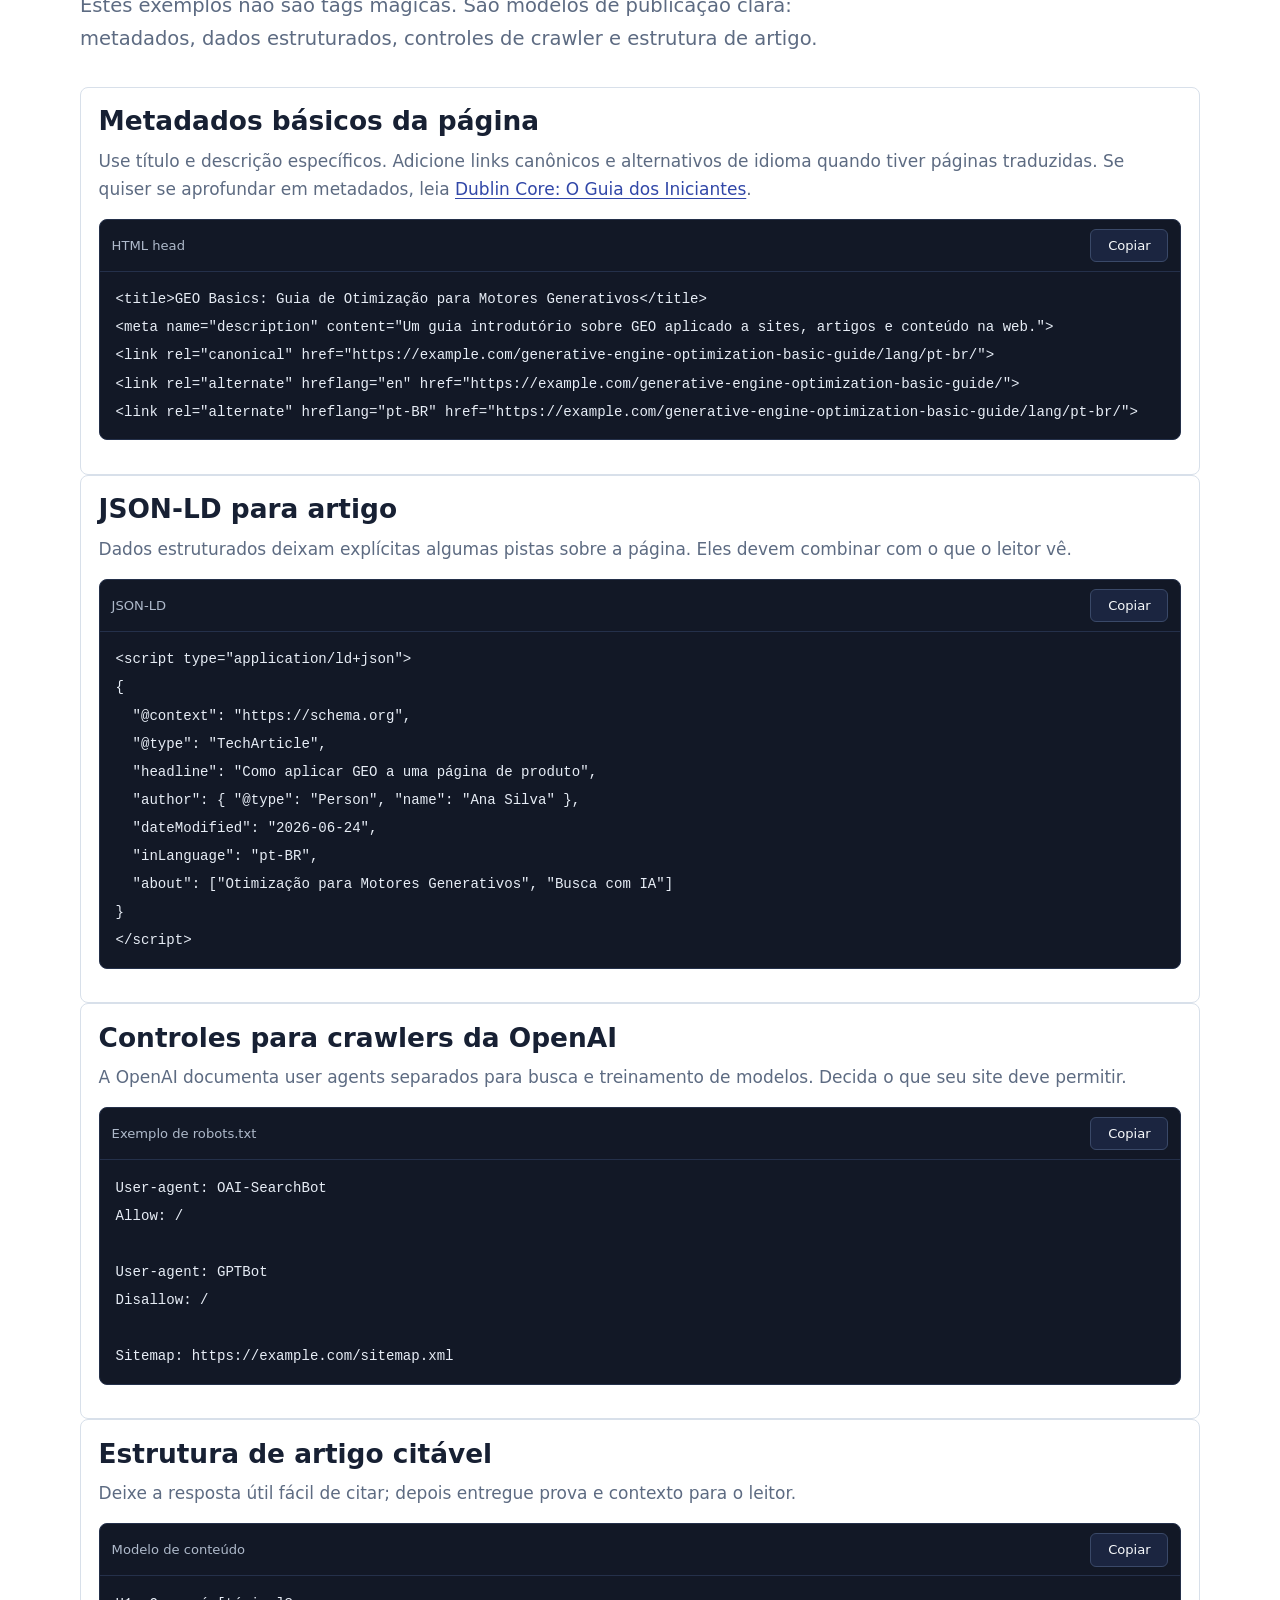
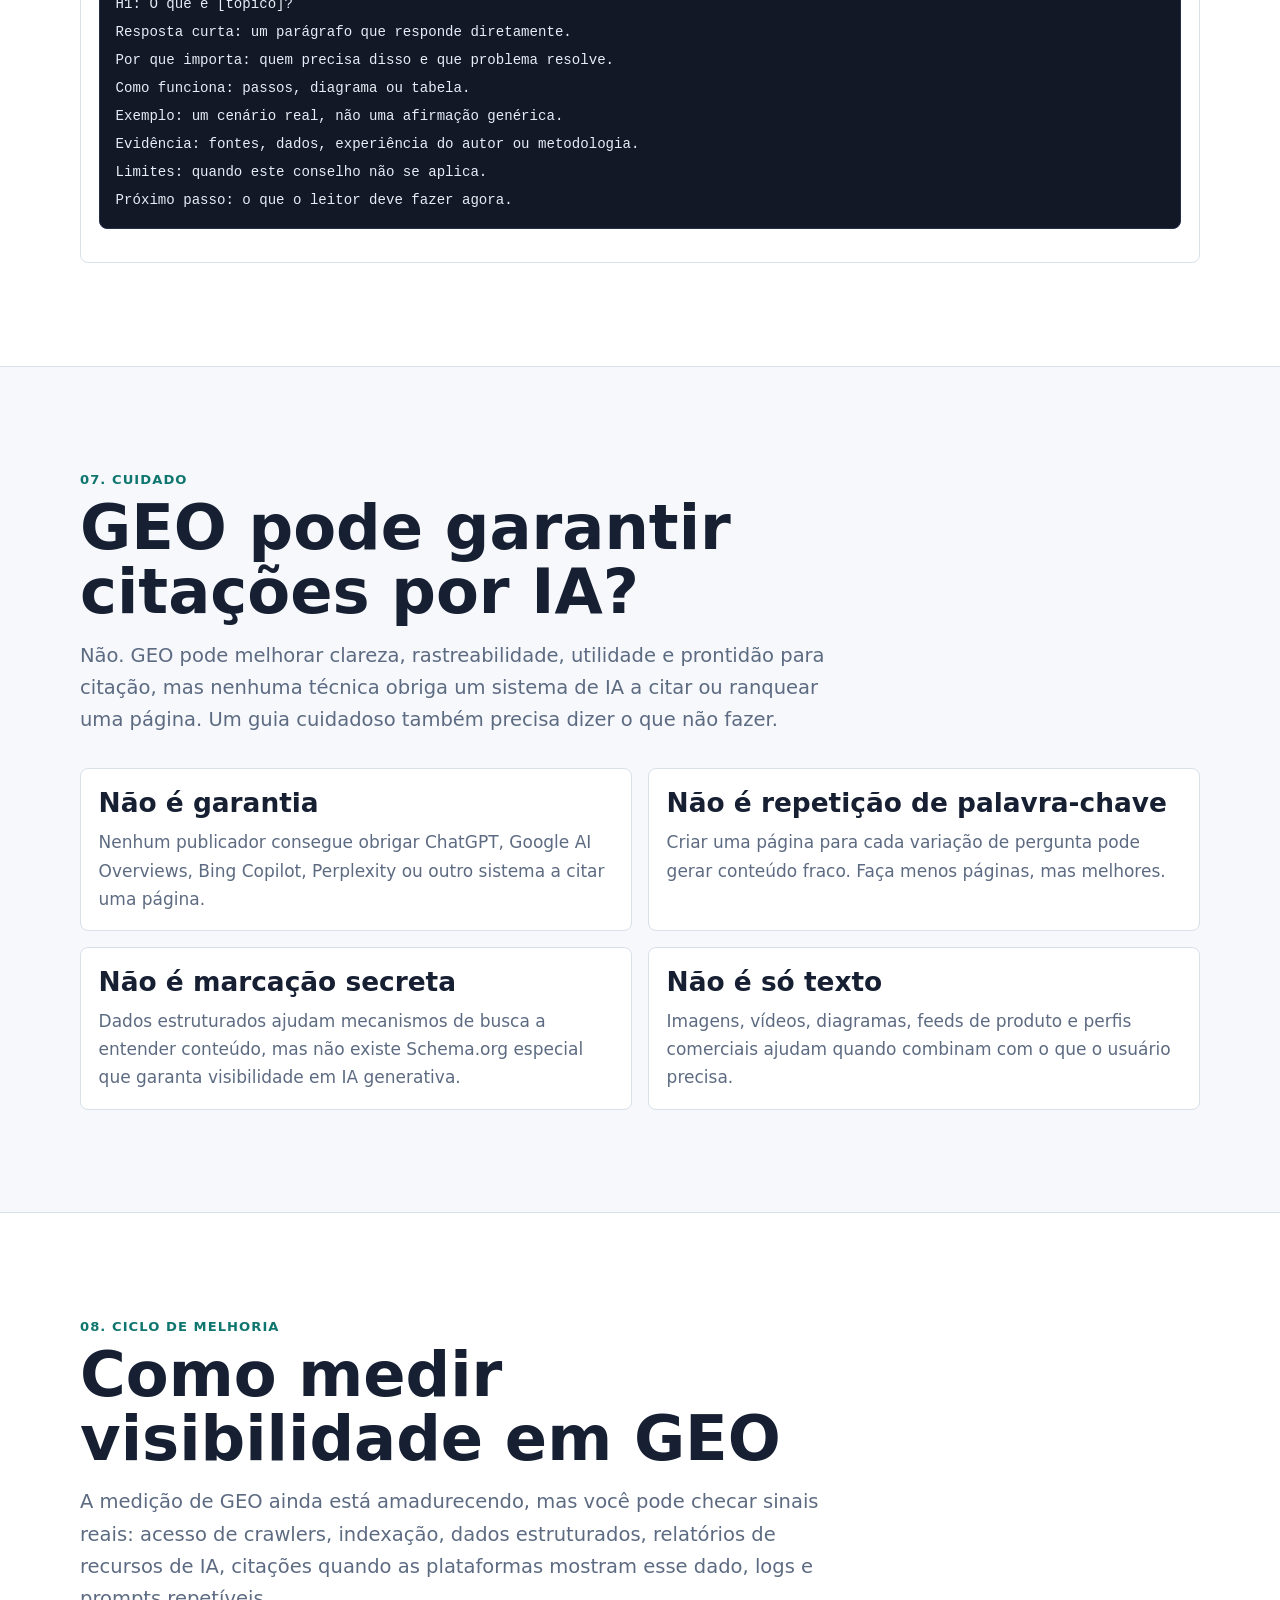
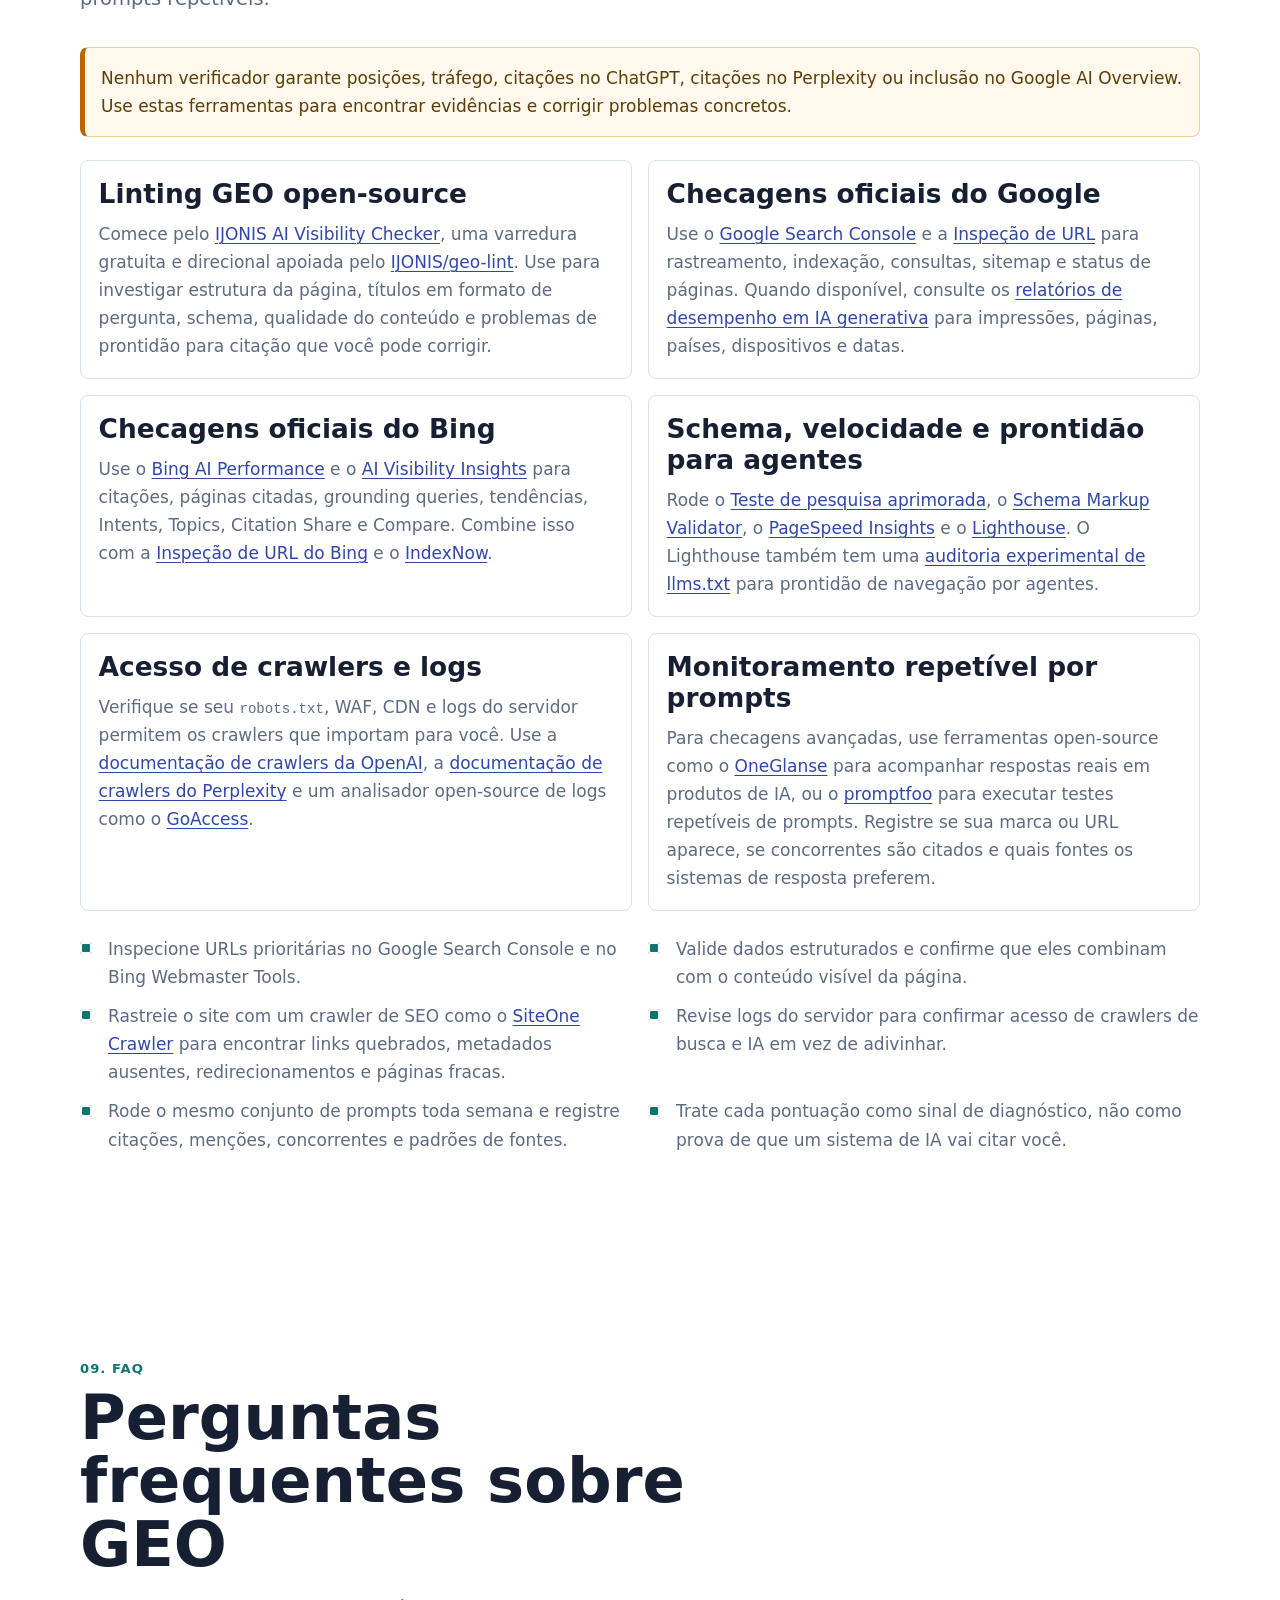
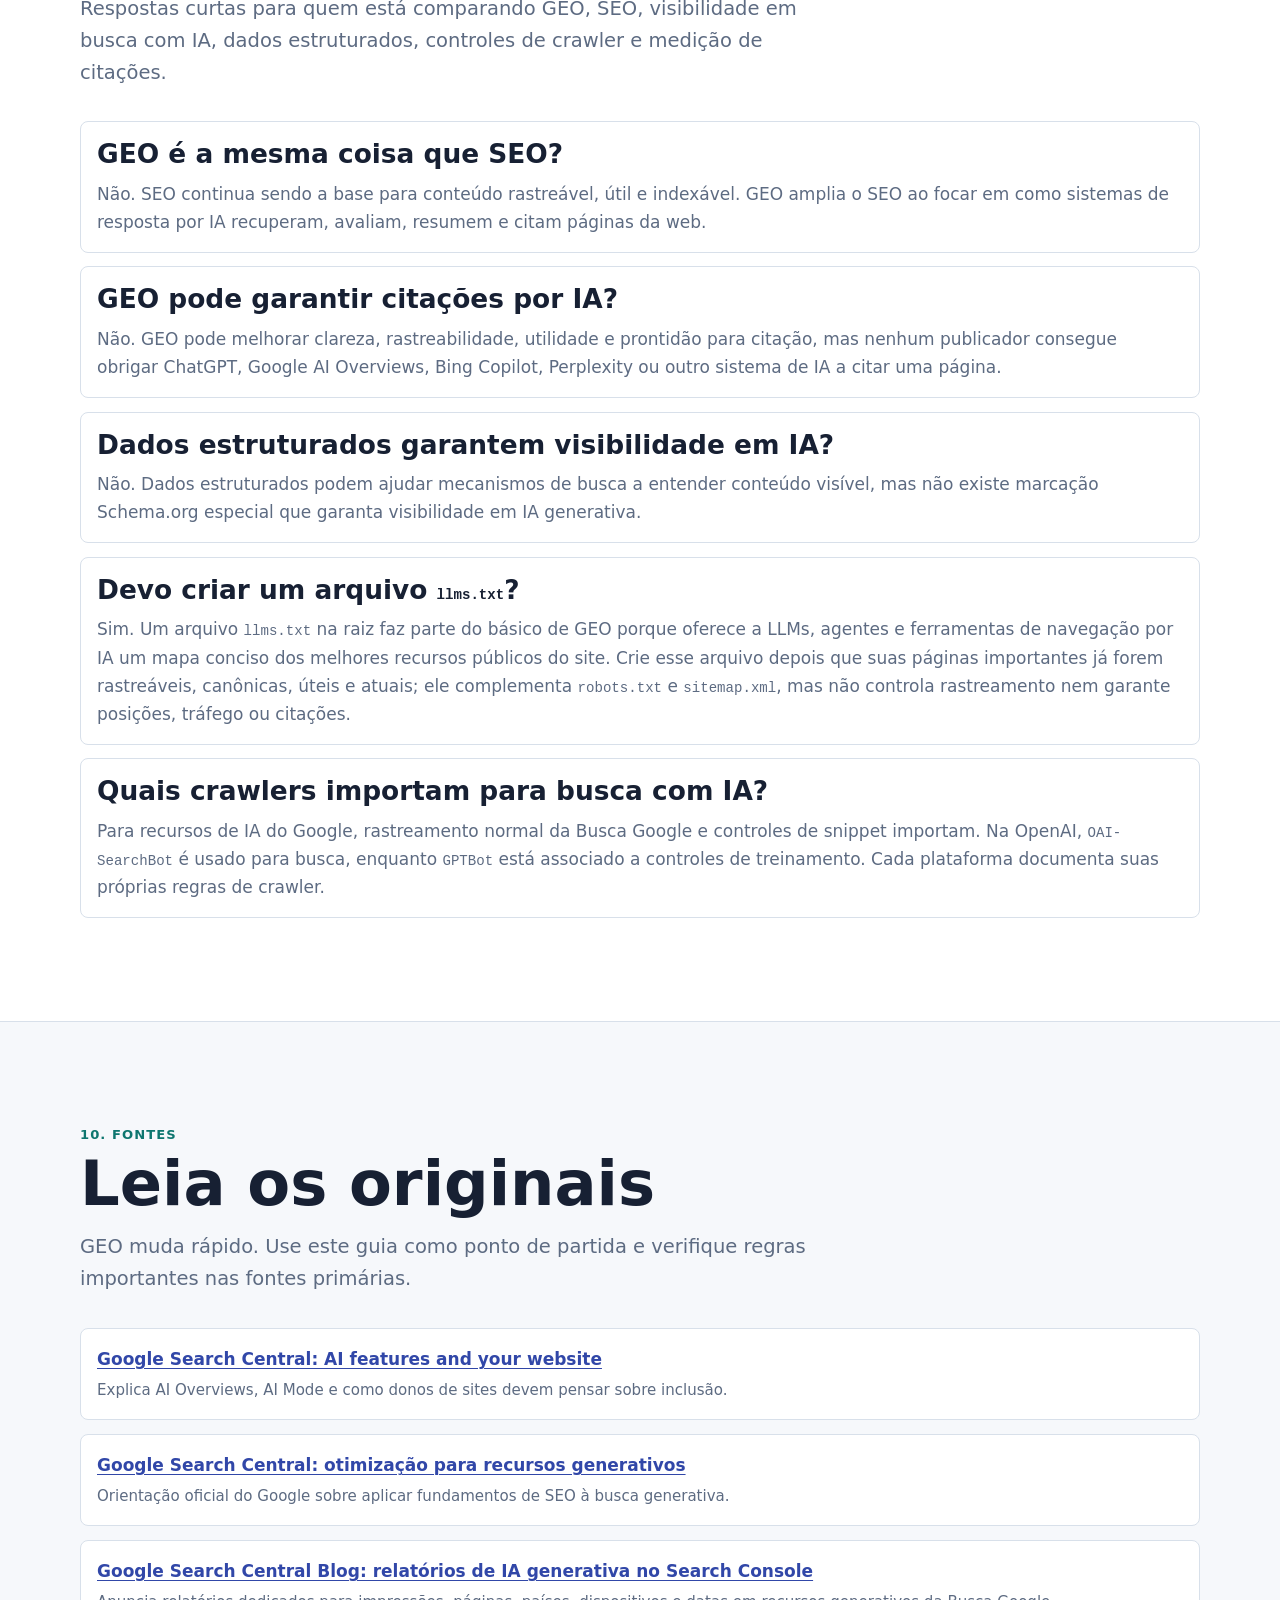
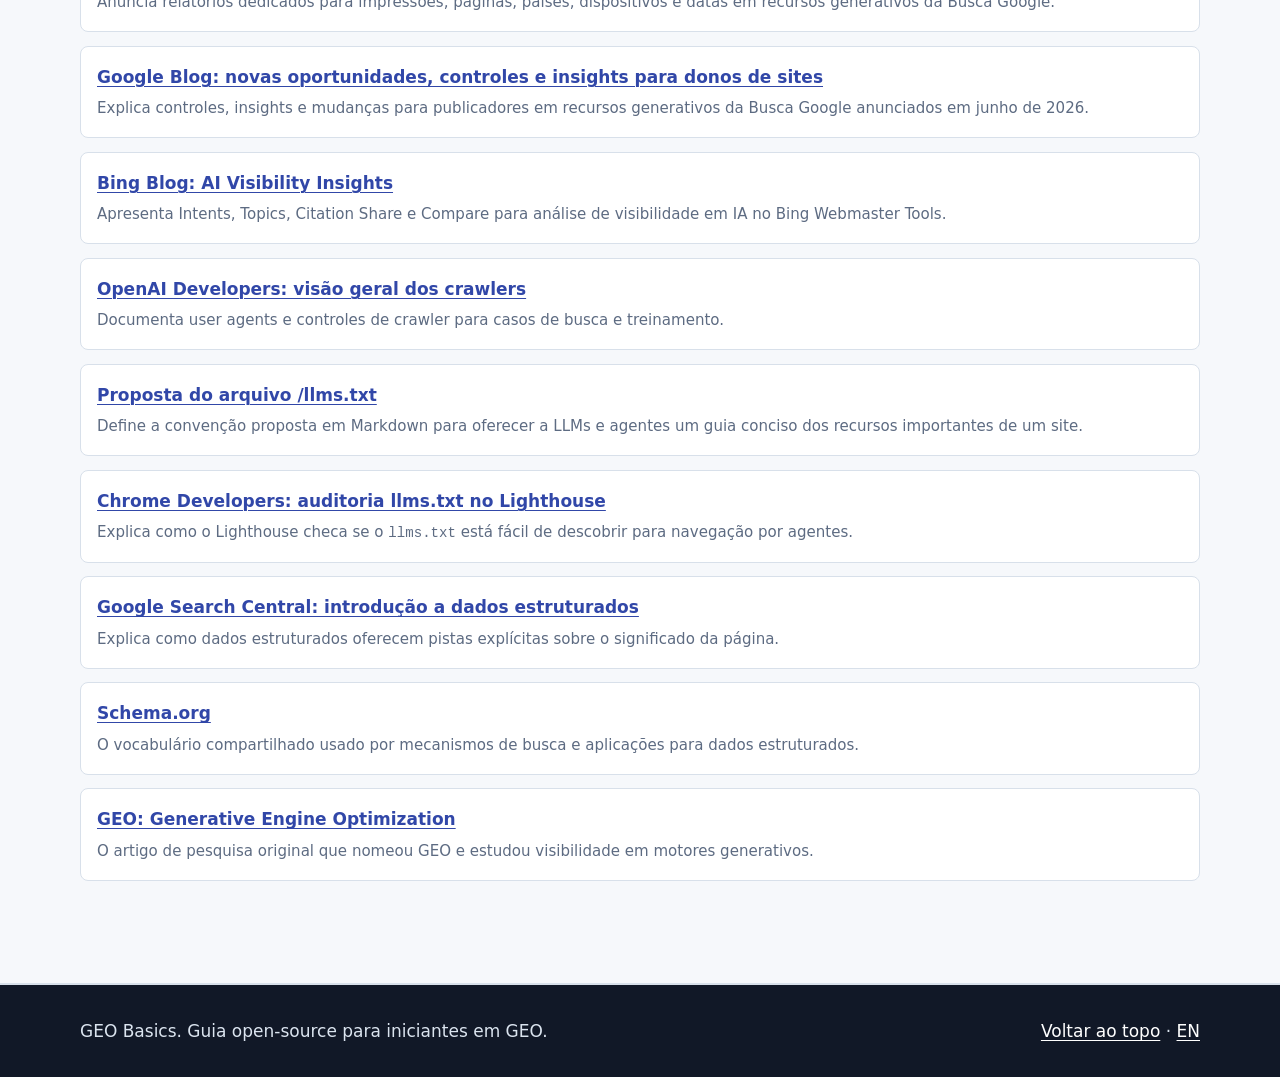
==== commit c8f1dfe9: "Reinforce llms.txt GEO basics" ====
--- a/lang/pt-br/index.html
+++ b/lang/pt-br/index.html
@@ -129,7 +129,7 @@
                 "name": "Devo criar um arquivo llms.txt?",
                 "acceptedAnswer": {
                   "@type": "Answer",
-                  "text": "Sim, se suas páginas importantes já são rastreáveis, canônicas, úteis e atuais. Um arquivo llms.txt na raiz pode oferecer aos agentes de IA um guia conciso para os melhores recursos públicos do site, mas ele é opcional e não garante posições, tráfego ou citações."
+                  "text": "Sim. Um arquivo llms.txt na raiz faz parte do básico de GEO porque oferece a LLMs, agentes e ferramentas de navegação por IA um mapa conciso dos melhores recursos públicos do site. Crie esse arquivo depois que suas páginas importantes já forem rastreáveis, canônicas, úteis e atuais; ele complementa robots.txt e sitemap.xml, mas não controla rastreamento nem garante posições, tráfego ou citações."
                 }
               },
               {
@@ -160,6 +160,7 @@
           <a href="#what">O que é GEO?</a>
           <a href="#systems">Como a IA responde</a>
           <a href="#apply">Aplicar</a>
+          <a href="#llms">llms.txt</a>
           <a href="#examples">Exemplos</a>
           <a href="#measure">Medir</a>
           <a href="#faq">FAQ</a>
@@ -188,6 +189,7 @@
             <span>Comece por aqui:</span>
             <a href="#what">definição</a>
             <a href="#apply">otimização da página</a>
+            <a href="#llms">llms.txt</a>
             <a href="#measure">medição</a>
             <a href="#faq">FAQ</a>
           </nav>
@@ -205,8 +207,8 @@
           </p>
           <p>
             Este guia explica os fundamentos de GEO: respostas claras, estrutura de conteúdo, marcação
-            Schema.org, controles de crawler, sinais de fonte e hábitos de medição que tornam o conteúdo mais
-            útil para pessoas e mais legível para motores de resposta.
+            Schema.org, controles de crawler, guias <code>llms.txt</code>, sinais de fonte e hábitos de medição
+            que tornam o conteúdo mais útil para pessoas e mais legível para motores de resposta.
           </p>
         </div>
       </div>
@@ -256,6 +258,7 @@
             <li>Respostas diretas</li>
             <li>Evidências e fontes</li>
             <li>Dados estruturados</li>
+            <li>Guias llms.txt</li>
             <li>Conteúdo atualizado</li>
           </ul>
         </div>
@@ -296,8 +299,8 @@
             <span class="section__number">03. O básico</span>
             <h2>Os seis pilares de GEO</h2>
             <p class="lead">
-              Se for para guardar uma sequência, guarde esta: ser encontrado, ser entendido, gerar confiança,
-              ser citado, conectar ideias e manter tudo atualizado.
+              Se for para guardar uma sequência, guarde esta: ser encontrado, ser entendido, ser útil,
+              gerar confiança, ser citável e manter tudo atualizado.
             </p>
           </div>
 
@@ -389,14 +392,92 @@
         </div>
       </section>
 
+      <section class="section" id="llms">
+        <div class="section__inner">
+          <div class="section__header">
+            <span class="section__number">05. Guia para agentes</span>
+            <h2>Como o llms.txt entra em GEO</h2>
+            <p class="lead">
+              Um arquivo <code>llms.txt</code> na raiz do site é um guia em Markdown para LLMs, agentes e
+              ferramentas de navegação por IA que optem por lê-lo. Ele entra no básico de GEO porque ajuda
+              essas ferramentas a encontrar seus melhores recursos públicos depois que suas páginas já são
+              rastreáveis, úteis e atuais.
+            </p>
+          </div>
+
+          <div class="grid grid--2">
+            <article class="card">
+              <h3>O que ele faz</h3>
+              <p>
+                Use o <code>llms.txt</code> para resumir o site, indicar o público, listar pontos de partida
+                canônicos, apontar para fontes primárias e explicar onde ficam arquivos técnicos ou políticas de
+                atualização. Ele é um mapa curado para agentes, não um substituto do conteúdo.
+              </p>
+            </article>
+            <article class="card">
+              <h3>O que ele não faz</h3>
+              <p>
+                Ele não controla acesso de crawlers, não substitui o sitemap, não torna conteúdo escondido visível
+                e não garante posições, tráfego ou citações por IA. Para a Busca Google e seus recursos generativos,
+                o rastreamento normal da Busca e os controles de snippet continuam importantes.
+              </p>
+            </article>
+          </div>
+
+          <ul class="checklist" aria-label="Como llms.txt se relaciona com outros arquivos de GEO">
+            <li><code>robots.txt</code> orienta o acesso de crawlers.</li>
+            <li><code>sitemap.xml</code> lista URLs canônicas.</li>
+            <li>O HTML visível carrega o conteúdo principal para leitores e sistemas.</li>
+            <li>Dados estruturados dão pistas explícitas sobre o significado do conteúdo visível.</li>
+            <li><code>llms.txt</code> entrega a LLMs e agentes um guia curado dos melhores recursos públicos do site.</li>
+          </ul>
+
+          <article class="card">
+            <h3>Uma estrutura simples para llms.txt</h3>
+            <p>
+              Mantenha o arquivo curto, baseado em fontes e honesto. Aponte para páginas que já explicam bem o
+              assunto e atualize o arquivo quando seus recursos canônicos ou a orientação das plataformas mudarem.
+              A <a href="https://llmstxt.org/" target="_blank" rel="noopener">proposta do llms.txt</a> define a
+              convenção, e a
+              <a href="https://developer.chrome.com/docs/lighthouse/agentic-browsing/llms-txt" target="_blank" rel="noopener">auditoria de llms.txt no Lighthouse</a>
+              ajuda a checar se o arquivo está fácil de descobrir.
+            </p>
+            <div class="snippet snippet--compact">
+              <div class="snippet__top">
+                <span>Exemplo de llms.txt</span>
+                <button class="copy-button" data-copy="#snippet-llms" data-copied="Copiado" data-failed="Selecione">Copiar</button>
+              </div>
+              <pre><code id="snippet-llms"># Site de exemplo
+&gt; Guia prático, com fontes, sobre [tópico] para [público].
+
+## Comece aqui
+- [Guia principal](https://example.com/): Definições, exemplos e recomendações atuais.
+- [FAQ](https://example.com/faq/): Respostas curtas para dúvidas comuns.
+
+## Recursos canônicos
+- [Metodologia](https://example.com/methodology/): Como as orientações são pesquisadas e atualizadas.
+- [Fontes](https://example.com/sources/): Referências primárias e citações.
+
+## Arquivos técnicos
+- [Sitemap](https://example.com/sitemap.xml): Lista de URLs canônicas.
+- [Robots](https://example.com/robots.txt): Orientação de acesso para crawlers.
+
+## Política de atualização
+- Atualizado mensalmente ou quando a documentação das plataformas mudar.
+- Prefira as páginas canônicas acima em vez de resumos em sites de terceiros.</code></pre>
+            </div>
+          </article>
+        </div>
+      </section>
+
       <section class="section" id="examples">
         <div class="section__inner">
           <div class="section__header">
-            <span class="section__number">05. Exemplos</span>
+            <span class="section__number">06. Exemplos</span>
             <h2>Trechos curtos que você pode reutilizar</h2>
             <p class="lead">
               Estes exemplos não são tags mágicas. São modelos de publicação clara: metadados,
-              dados estruturados, controles de crawler, guias opcionais legíveis por LLMs e estrutura de artigo.
+              dados estruturados, controles de crawler e estrutura de artigo.
             </p>
           </div>
 
@@ -457,35 +538,6 @@
           </article>
 
           <article class="card">
-            <h3>llms.txt como guia opcional do site</h3>
-            <p>
-              Um arquivo <code>llms.txt</code> na raiz é uma convenção proposta em Markdown para ferramentas que optam por lê-lo.
-              Use para resumir o site e apontar agentes para recursos canônicos e úteis. Ele não bloqueia crawlers,
-              não substitui o sitemap e não garante posições nem citações por IA.
-            </p>
-            <p>
-              Pense nos papéis assim: <code>robots.txt</code> orienta acesso de crawlers, <code>sitemap.xml</code>
-              lista URLs canônicas, dados estruturados descrevem o significado do conteúdo visível na página e
-              <code>llms.txt</code> oferece uma visão curada para LLMs e agentes.
-            </p>
-            <div class="snippet snippet--compact">
-              <div class="snippet__top">
-                <span>Exemplo de llms.txt</span>
-                <button class="copy-button" data-copy="#snippet-llms" data-copied="Copiado" data-failed="Selecione">Copiar</button>
-              </div>
-              <pre><code id="snippet-llms"># Site de exemplo
-&gt; Guia prático sobre [tópico], com fontes.
-## Páginas principais
-- [Comece aqui](https://example.com/): Guia principal e definições.
-- [FAQ](https://example.com/faq/): Perguntas comuns.
-- [Fontes](https://example.com/sources/): Referências primárias.
-## Arquivos técnicos
-- [Sitemap](https://example.com/sitemap.xml)
-- [Robots](https://example.com/robots.txt)</code></pre>
-            </div>
-          </article>
-
-          <article class="card">
             <h3>Estrutura de artigo citável</h3>
             <p>Deixe a resposta útil fácil de citar; depois entregue prova e contexto para o leitor.</p>
             <div class="snippet">
@@ -509,7 +561,7 @@
       <section class="section section--soft" id="myths">
         <div class="section__inner">
           <div class="section__header">
-            <span class="section__number">06. Cuidado</span>
+            <span class="section__number">07. Cuidado</span>
             <h2>GEO pode garantir citações por IA?</h2>
             <p class="lead">
               Não. GEO pode melhorar clareza, rastreabilidade, utilidade e prontidão para citação, mas nenhuma técnica
@@ -535,21 +587,13 @@
               <p>Imagens, vídeos, diagramas, feeds de produto e perfis comerciais ajudam quando combinam com o que o usuário precisa.</p>
             </article>
           </div>
-
-          <div class="callout">
-            <p>
-              Sobre <code>llms.txt</code>: ele é útil o bastante para ser explicado e, em muitos sites, barato o bastante para ser adicionado.
-              Ainda assim, o Google afirma que ele não é obrigatório para a Busca Google nem para seus recursos generativos.
-              Trate como trabalho opcional de preparação para agentes, não como etapa obrigatória de GEO nem garantia de citação.
-            </p>
-          </div>
         </div>
       </section>
 
       <section class="section" id="measure">
         <div class="section__inner">
           <div class="section__header">
-            <span class="section__number">07. Ciclo de melhoria</span>
+            <span class="section__number">08. Ciclo de melhoria</span>
             <h2>Como medir visibilidade em GEO</h2>
             <p class="lead">
               A medição de GEO ainda está amadurecendo, mas você pode checar sinais reais:
@@ -603,7 +647,7 @@
       <section class="section" id="faq">
         <div class="section__inner">
           <div class="section__header">
-            <span class="section__number">08. FAQ</span>
+            <span class="section__number">09. FAQ</span>
             <h2>Perguntas frequentes sobre GEO</h2>
             <p class="lead">
               Respostas curtas para quem está comparando GEO, SEO, visibilidade em busca com IA,
@@ -626,7 +670,7 @@
             </article>
             <article class="faq-item">
               <h3>Devo criar um arquivo <code>llms.txt</code>?</h3>
-              <p>Sim, se suas páginas importantes já são rastreáveis, canônicas, úteis e atuais. Um arquivo <code>llms.txt</code> na raiz pode oferecer aos agentes de IA um guia conciso para os melhores recursos públicos do site, mas ele é opcional e não garante posições, tráfego ou citações.</p>
+              <p>Sim. Um arquivo <code>llms.txt</code> na raiz faz parte do básico de GEO porque oferece a LLMs, agentes e ferramentas de navegação por IA um mapa conciso dos melhores recursos públicos do site. Crie esse arquivo depois que suas páginas importantes já forem rastreáveis, canônicas, úteis e atuais; ele complementa <code>robots.txt</code> e <code>sitemap.xml</code>, mas não controla rastreamento nem garante posições, tráfego ou citações.</p>
             </article>
             <article class="faq-item">
               <h3>Quais crawlers importam para busca com IA?</h3>
@@ -639,7 +683,7 @@
       <section class="section section--soft" id="sources">
         <div class="section__inner">
           <div class="section__header">
-            <span class="section__number">09. Fontes</span>
+            <span class="section__number">10. Fontes</span>
             <h2>Leia os originais</h2>
             <p class="lead">
               GEO muda rápido. Use este guia como ponto de partida e verifique regras importantes nas fontes primárias.
@@ -677,7 +721,7 @@
             </article>
             <article class="source">
               <a href="https://developer.chrome.com/docs/lighthouse/agentic-browsing/llms-txt" target="_blank" rel="noopener">Chrome Developers: auditoria llms.txt no Lighthouse</a>
-              <span>Descreve <code>llms.txt</code> como convenção emergente e opcional para preparação de sites para navegação por agentes.</span>
+              <span>Explica como o Lighthouse checa se o <code>llms.txt</code> está fácil de descobrir para navegação por agentes.</span>
             </article>
             <article class="source">
               <a href="https://developers.google.com/search/docs/appearance/structured-data/intro-structured-data" target="_blank" rel="noopener">Google Search Central: introdução a dados estruturados</a>
